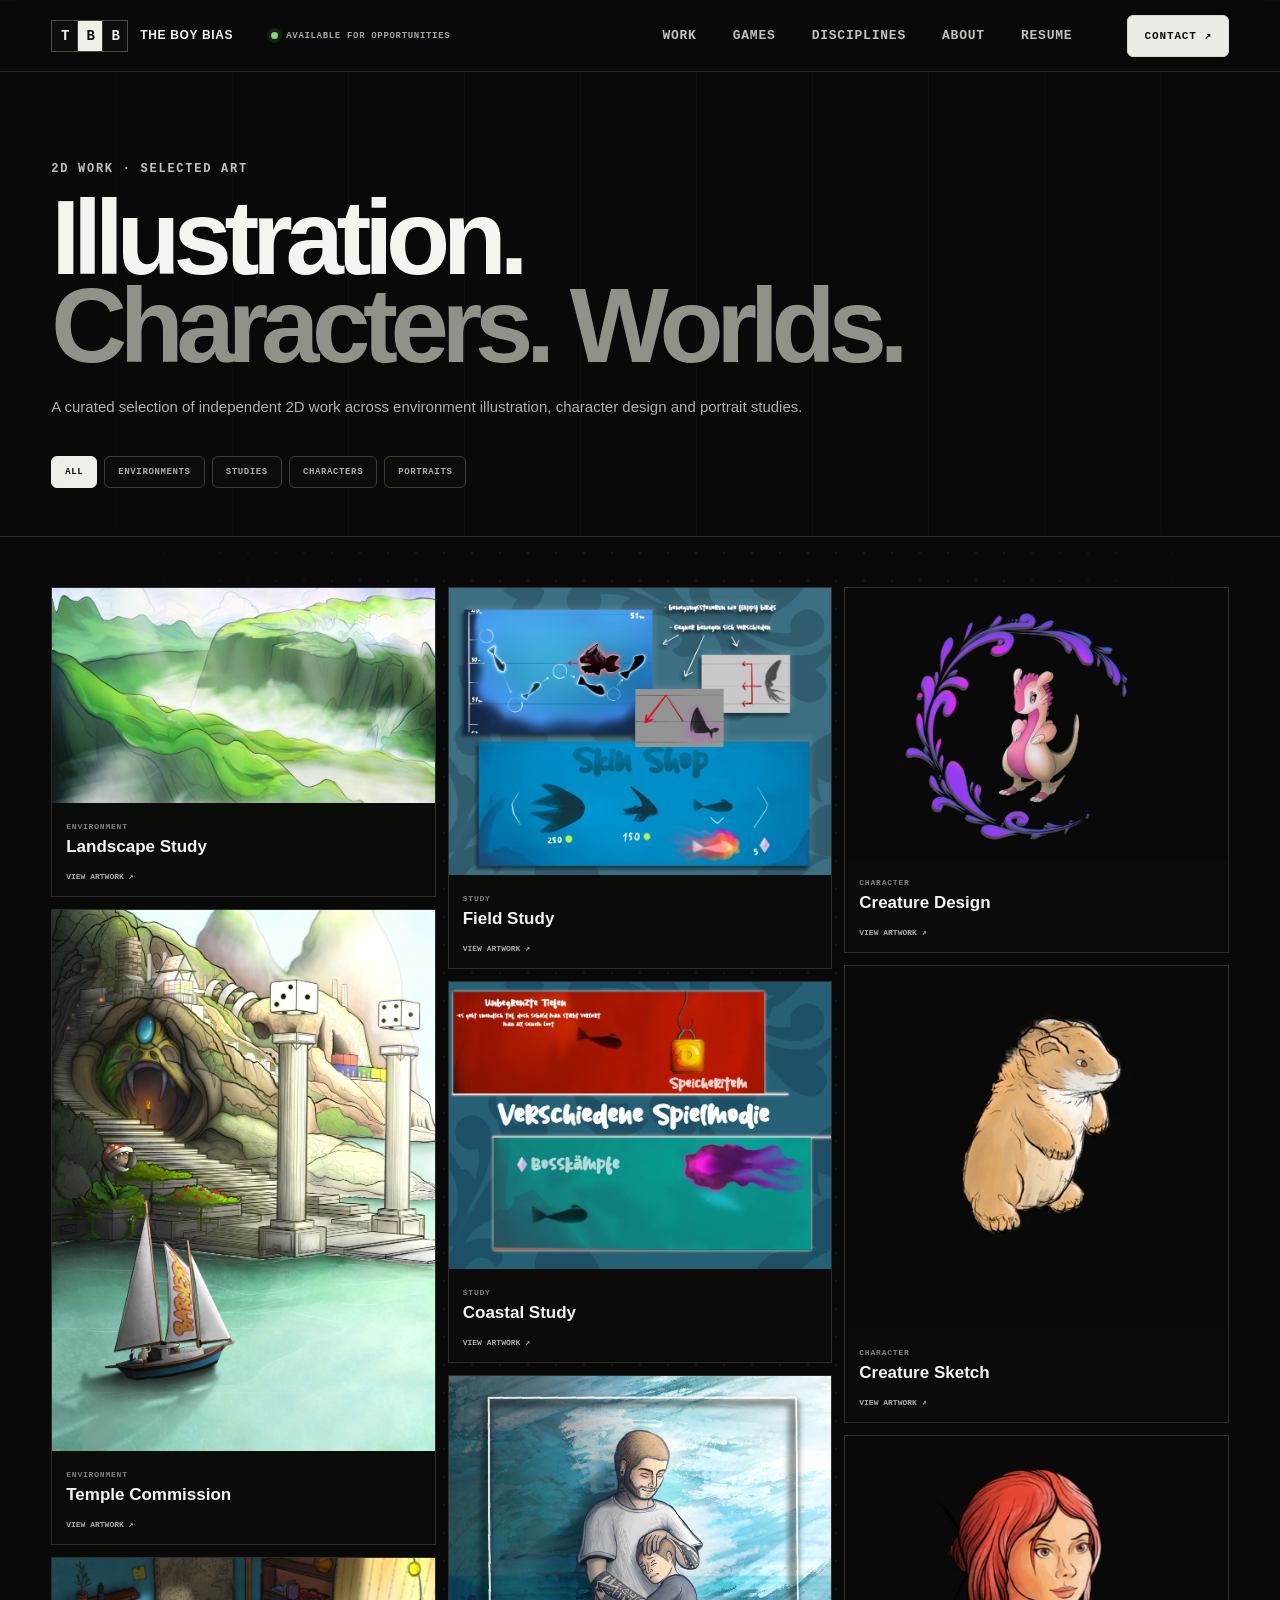
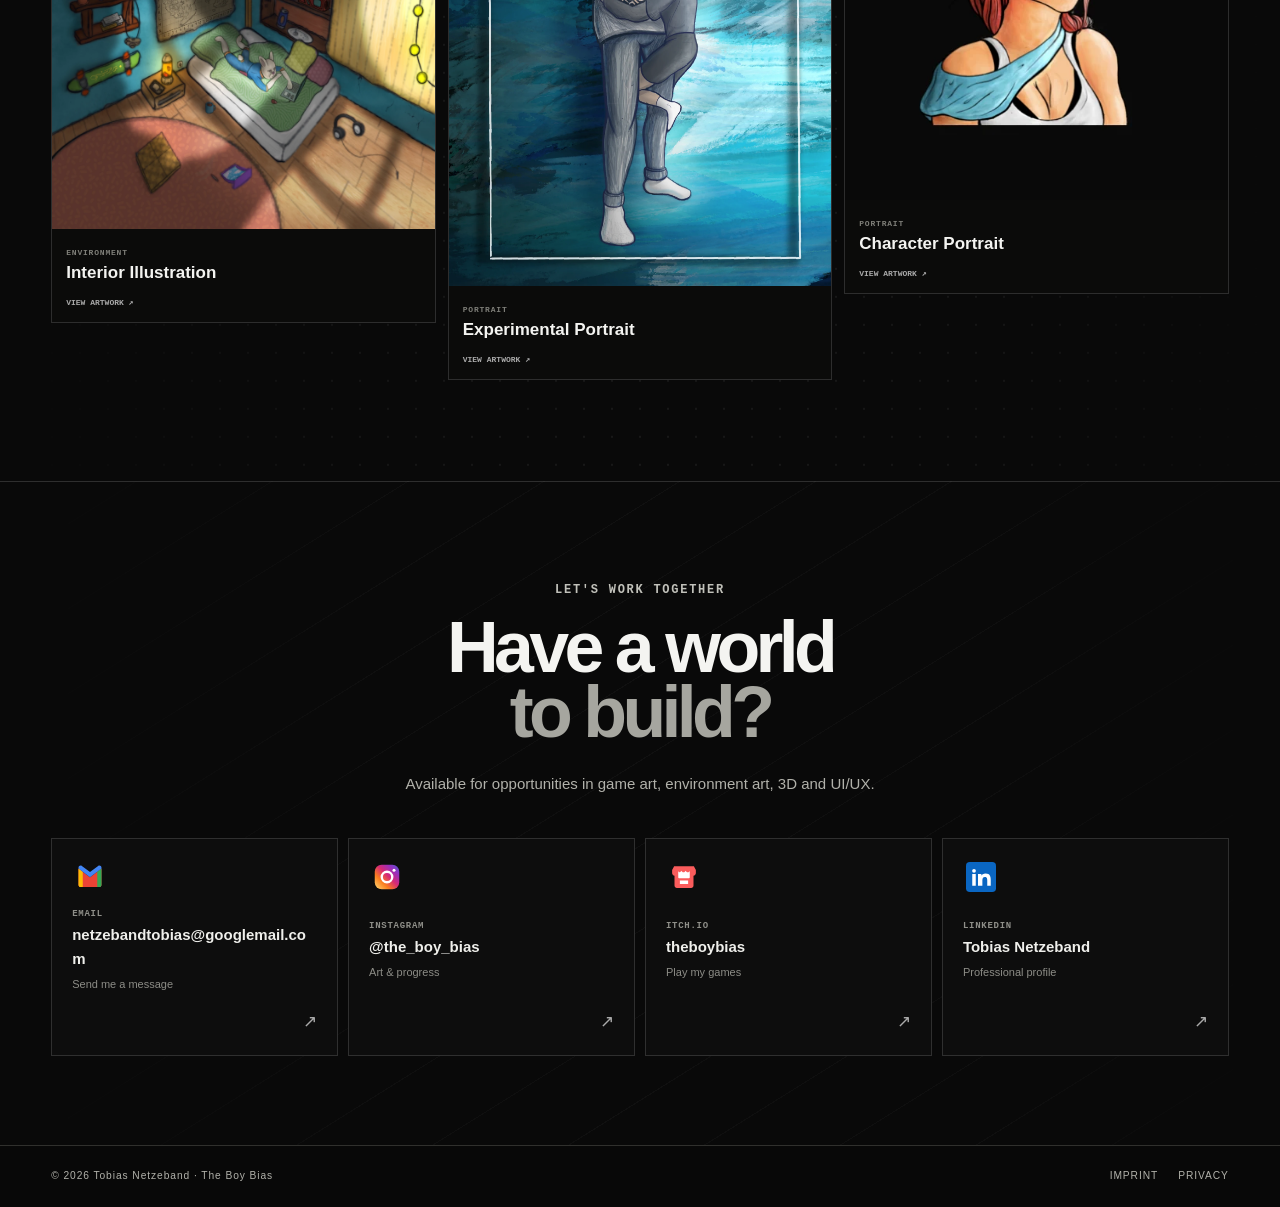
==== 2d-work.html @ b08ab4c8 "Translate option Impressum" ====
<!DOCTYPE html>

<html lang="en"><head><meta charset="utf-8"/><meta content="width=device-width,initial-scale=1" name="viewport"/><title>2D Work | The Boy Bias</title><link href="styles-v814.css" rel="stylesheet"/></head><body id="top"><a class="skip-link" href="#main-content">Skip to content</a><header><a class="brand" href="index.html#top"><span aria-hidden="true" class="tbb-mark"><span>T</span><span>B</span><span>B</span></span><span class="tbb-wordmark"><strong>THE BOY BIAS</strong></span></a><span class="brand-status"><i></i>AVAILABLE FOR OPPORTUNITIES</span><nav aria-label="Primary navigation" id="site-nav"><a href="index.html#work">Work</a><a href="games.html">Games</a><a href="index.html#disciplines">Disciplines</a><a href="index.html#about">About</a><a href="assets/docs/CV_Tobias_Netzeband.pdf">Resume</a></nav><div class="header-actions"><a class="header-contact" href="#contact">Contact ↗</a></div><button aria-controls="site-nav" aria-expanded="false" aria-label="Open navigation" class="mobile-menu-toggle" type="button"><span></span><span></span></button></header>
<main id="main-content">
<section class="section two-d-hero tex-vertical"><p class="kicker">2D WORK · SELECTED ART</p><h1>Illustration.<br/><span>Characters. Worlds.</span></h1><p class="lead">A curated selection of independent 2D work across environment illustration, character design and portrait studies.</p><div aria-label="2D artwork filters" class="two-d-filters" role="group"><button class="active" data-filter="all">ALL</button><button data-filter="environment">ENVIRONMENTS</button><button data-filter="studies">STUDIES</button><button data-filter="character">CHARACTERS</button><button data-filter="portrait">PORTRAITS</button></div></section>
<section class="section two-d-gallery tex-dots"><div class="art-grid"><button class="art-card environment" data-cat="environment" type="button"><figure><img alt="Landscape Study" decoding="async" height="1012" loading="lazy" src="assets/2d/landscape-green.webp" width="1800"/></figure><div><small>ENVIRONMENT</small><b>Landscape Study</b><span>VIEW ARTWORK ↗</span></div></button><button class="art-card environment" data-cat="environment" type="button"><figure><img alt="Temple Commission" decoding="async" height="2546" loading="lazy" src="assets/2d/commission-temple.webp" width="1800"/></figure><div><small>ENVIRONMENT</small><b>Temple Commission</b><span>VIEW ARTWORK ↗</span></div></button><button class="art-card environment" data-cat="environment" type="button"><figure><img alt="Interior Illustration" decoding="async" height="1273" loading="lazy" src="assets/2d/environment-bedroom.webp" width="1800"/></figure><div><small>ENVIRONMENT</small><b>Interior Illustration</b><span>VIEW ARTWORK ↗</span></div></button><button class="art-card studies" data-cat="studies" type="button"><figure><img alt="Field Study" decoding="async" height="1350" loading="lazy" src="assets/2d/environment-field.webp" width="1800"/></figure><div><small>STUDY</small><b>Field Study</b><span>VIEW ARTWORK ↗</span></div></button><button class="art-card studies" data-cat="studies" type="button"><figure><img alt="Coastal Study" decoding="async" height="1350" loading="lazy" src="assets/2d/environment-coast.webp" width="1800"/></figure><div><small>STUDY</small><b>Coastal Study</b><span>VIEW ARTWORK ↗</span></div></button><button class="art-card portrait" data-cat="portrait" type="button"><figure><img alt="Experimental Portrait" decoding="async" height="2000" loading="lazy" src="assets/2d/portrait-experimental.webp" width="1500"/></figure><div><small>PORTRAIT</small><b>Experimental Portrait</b><span>VIEW ARTWORK ↗</span></div></button><button class="art-card character" data-cat="character" type="button"><figure><img alt="Creature Design" decoding="async" height="1273" loading="lazy" src="assets/2d/character-creature.webp" width="1800"/></figure><div><small>CHARACTER</small><b>Creature Design</b><span>VIEW ARTWORK ↗</span></div></button><button class="art-card character" data-cat="character" type="button"><figure><img alt="Creature Sketch" decoding="async" height="467" loading="lazy" src="assets/2d/character-hamster.webp" width="491"/></figure><div><small>CHARACTER</small><b>Creature Sketch</b><span>VIEW ARTWORK ↗</span></div></button><button class="art-card portrait" data-cat="portrait" type="button"><figure><img alt="Character Portrait" decoding="async" height="467" loading="lazy" src="assets/2d/portrait-woman.webp" width="491"/></figure><div><small>PORTRAIT</small><b>Character Portrait</b><span>VIEW ARTWORK ↗</span></div></button></div></section>
<section class="contact section tex-contact" id="contact">
<p class="kicker">LET'S WORK TOGETHER</p>
<h2>Have a world<br/><span>to build?</span></h2>
<p class="muted">Available for opportunities in game art, environment art, 3D and UI/UX.</p>
<div class="contact-links v54">
<a class="contact-item" href="mailto:netzebandtobias@googlemail.com">
<span class="contact-icon"><svg aria-hidden="true" viewbox="0 0 24 24"><path d="M2.8 5.2 12 12.1l9.2-6.9v13.1c0 .9-.8 1.7-1.7 1.7h-15c-.9 0-1.7-.8-1.7-1.7V5.2Z" fill="#EA4335"></path><path d="M2.8 5.2v13.1c0 .9.8 1.7 1.7 1.7h1.7V7.8L2.8 5.2Z" fill="#FBBC04"></path><path d="M17.8 20h1.7c.9 0 1.7-.8 1.7-1.7V5.2l-3.4 2.6V20Z" fill="#34A853"></path><path d="m2.8 5.2 3.4 2.6L12 12.1l5.8-4.3 3.4-2.6V4.5c0-1.4-1.6-2.2-2.7-1.4L12 8 5.5 3.1C4.4 2.3 2.8 3.1 2.8 4.5v.7Z" fill="#4285F4"></path></svg></span>
<span class="contact-copy"><small>Email</small><b>netzebandtobias@googlemail.com</b><span class="contact-desc">Send me a message</span></span>
<em class="contact-arrow">↗</em>
</a>
<a class="contact-item" href="https://www.instagram.com/the_boy_bias/" rel="noopener" target="_blank">
<span class="contact-icon"><svg aria-hidden="true" viewbox="0 0 24 24"><defs><lineargradient id="ig" x1="0" x2="1" y1="1" y2="0"><stop offset="0" stop-color="#FEDA75"></stop><stop offset=".3" stop-color="#FA7E1E"></stop><stop offset=".55" stop-color="#D62976"></stop><stop offset=".78" stop-color="#962FBF"></stop><stop offset="1" stop-color="#4F5BD5"></stop></lineargradient></defs><rect fill="url(#ig)" height="19.6" rx="5.5" width="19.6" x="2.2" y="2.2"></rect><circle cx="12" cy="12" fill="none" r="4.2" stroke="#fff" stroke-width="1.9"></circle><circle cx="17.6" cy="6.6" fill="#fff" r="1.2"></circle></svg></span>
<span class="contact-copy"><small>Instagram</small><b>@the_boy_bias</b><span class="contact-desc">Art &amp; progress</span></span>
<em class="contact-arrow">↗</em>
</a>
<a class="contact-item" href="https://theboybias.itch.io/" rel="noopener" target="_blank">
<span class="contact-icon"><svg aria-hidden="true" viewbox="0 0 24 24"><path d="M4.1 3.3h15.8l1.6 3.1v2.3c0 1.1-.8 2-1.9 2.2v7.9c0 1-.8 1.9-1.9 1.9H6.3c-1 0-1.9-.8-1.9-1.9v-7.9c-1.1-.2-1.9-1.1-1.9-2.2V6.4l1.6-3.1Z" fill="#FA5C5C"></path><path d="M8.2 8.2c.8 0 1.4-.5 1.7-1.2.3.7.9 1.2 1.7 1.2s1.4-.5 1.7-1.2c.3.7.9 1.2 1.7 1.2.7 0 1.3-.4 1.6-1v4.9c0 .5-.4.9-.9.9H8.3c-.5 0-.9-.4-.9-.9V7.2c.2.6.8 1 1.5 1h-.7Zm.5 6.5h6.6v2.8H8.7v-2.8Z" fill="#fff"></path></svg></span>
<span class="contact-copy"><small>itch.io</small><b>theboybias</b><span class="contact-desc">Play my games</span></span>
<em class="contact-arrow">↗</em>
</a>
<a class="contact-item" href="https://de.linkedin.com/in/tobias-netzeband-4996a3289" rel="noopener" target="_blank">
<span class="contact-icon"><svg aria-hidden="true" viewbox="0 0 24 24"><rect fill="#0A66C2" height="24" rx="3" width="24"></rect><circle cx="6.4" cy="7" fill="#fff" r="1.5"></circle><path d="M5 9.5h2.8V19H5V9.5Zm4.6 0h2.7v1.3h.1c.4-.8 1.4-1.7 3.3-1.7 3.5 0 4.1 2.3 4.1 5.3V19H17v-4.1c0-1 0-2.9-1.8-2.9s-2.1 1.4-2.1 2.8V19H9.6V9.5Z" fill="#fff"></path></svg></span>
<span class="contact-copy"><small>LinkedIn</small><b>Tobias Netzeband</b><span class="contact-desc">Professional profile</span></span>
<em class="contact-arrow">↗</em>
</a>
</div>
</section>
</main>
<div aria-hidden="true" class="art-lightbox" id="art-lightbox"><button aria-label="Close" class="art-lightbox-close">×</button><img alt="" decoding="async" loading="lazy"/><div class="art-lightbox-meta"><small></small><b></b></div></div>
<script>
const filterButtons=document.querySelectorAll('.two-d-filters button'), cards=document.querySelectorAll('.art-card');
filterButtons.forEach(b=>b.addEventListener('click',()=>{filterButtons.forEach(x=>x.classList.remove('active'));b.classList.add('active');const f=b.dataset.filter;cards.forEach(c=>c.hidden=f!=='all'&&!c.classList.contains(f));}));
const lb=document.querySelector('#art-lightbox'), lbi=lb.querySelector('img');
cards.forEach(c=>c.addEventListener('click',()=>{lbi.src=c.querySelector('img').src;lb.querySelector('small').textContent=c.querySelector('small').textContent;lb.querySelector('b').textContent=c.querySelector('b').textContent;lb.classList.add('open');lb.setAttribute('aria-hidden','false');}));
function closeLB(){lb.classList.remove('open');lb.setAttribute('aria-hidden','true');lbi.src='';}
lb.querySelector('button').onclick=closeLB;lb.addEventListener('click',e=>{if(e.target===lb)closeLB();});document.addEventListener('keydown',e=>{if(e.key==='Escape')closeLB();});
</script>
<script defer="" src="site.js"></script>
<div class="legal-footer"><span>© 2026 Tobias Netzeband · The Boy Bias</span><div><a href="imprint.html">IMPRINT</a><a href="privacy.html">PRIVACY</a></div></div>
</body></html>
---- styles-v814.css ----
:root{
  --bg:#090909;
  --panel:#111111;
  --panel-2:#151515;
  --text:#f4f4f1;
  --muted:#b1b1aa;
  --subtle:#85857f;
  --line:#30302d;
  --line-strong:#4b4b46;
  --accent:#c8ff79;
  --max:1600px;
}
*{box-sizing:border-box}
html{scroll-behavior:smooth;background:var(--bg)}
body{
  margin:0;
  background:var(--bg);
  color:var(--text);
  font-family:Arial,Helvetica,sans-serif;
  font-size:16px;
  line-height:1.6;
  -webkit-font-smoothing:antialiased;
  text-rendering:optimizeLegibility;
}
a{color:inherit}
img,video{display:block}
header{
  height:82px;
  padding:0 max(28px,5vw);
  position:fixed;
  z-index:50;
  top:0;left:0;right:0;
  display:flex;
  align-items:center;
  border-bottom:1px solid rgba(255,255,255,.12);
  background:rgba(9,9,9,.88);
  backdrop-filter:blur(18px);
}
.brand{
  display:flex;gap:12px;align-items:center;text-decoration:none;
  font-size:12px;font-weight:800;letter-spacing:.14em;
}
.brand b{
  border:1px solid #8d8d86;
  padding:8px;
  font:600 11px monospace;
}
nav{margin:auto;display:flex;gap:34px}
nav a,.status{
  font:600 11px monospace;
  text-transform:uppercase;
  letter-spacing:.11em;
  text-decoration:none;
  color:#c2c2bc;
  transition:.2s ease;
}
nav a:hover,.status:hover{color:#fff}
.status i{
  display:inline-block;width:8px;height:8px;background:var(--accent);
  border-radius:50%;margin-right:8px;box-shadow:0 0 14px rgba(200,255,121,.8)
}
.hero{
  height:100vh;min-height:760px;position:relative;
  display:flex;align-items:flex-end;
  padding:0 max(28px,7vw) 9vh;
  overflow:hidden;
}
.hero-media,.hero-shade{position:absolute;inset:0}
.hero-media img{width:100%;height:100%;object-fit:cover;filter:saturate(.92) contrast(1.05)}
.hero-shade{
  background:
    linear-gradient(90deg,rgba(5,5,5,.96) 0%,rgba(5,5,5,.80) 35%,rgba(5,5,5,.20) 75%),
    linear-gradient(0deg,rgba(8,8,8,.88) 0%,rgba(8,8,8,.10) 58%);
}
.hero-copy{z-index:2;max-width:1100px}
.kicker{
  font:700 12px monospace;
  letter-spacing:.18em;
  color:#c1c1ba;
  text-transform:uppercase;
  margin-bottom:18px;
}
.hero h1,.project-title h1{
  font-size:clamp(54px,7.2vw,112px);
  line-height:.86;
  letter-spacing:-.07em;
  margin:18px 0 24px;
  font-weight:800;
}
.hero h1 span,h2 span,.project-title h1 span{color:#a6a69f}
.lead{
  max-width:680px;
  color:#d0d0ca;
  font-size:17px;
  line-height:1.75;
}
.actions{display:flex;gap:10px;margin-top:34px;flex-wrap:wrap}
.btn{
  display:inline-block;
  border:1px solid var(--line-strong);
  padding:15px 19px;
  text-decoration:none;
  text-transform:uppercase;
  font:700 11px monospace;
  letter-spacing:.11em;
  transition:.2s ease;
}
.btn:hover{border-color:#777;transform:translateY(-2px)}
.btn.light{background:#f2f2ee;color:#0c0c0c;border-color:#f2f2ee}
.btn.light:hover{background:#fff;border-color:#fff}
.hero-project{
  z-index:3;position:absolute;right:max(28px,5vw);bottom:5vh;
  width:min(360px,30vw);
  border-top:1px solid rgba(255,255,255,.42);
  padding-top:14px;text-decoration:none;display:grid;gap:6px
}
.hero-project small{font:700 10px monospace;color:#c3c3bd;letter-spacing:.07em}
.hero-project strong{font-size:18px}
.hero-project span{font:600 10px monospace;color:#b3b3ac}
.ticker{overflow:hidden;border-block:1px solid var(--line);white-space:nowrap;background:#0d0d0d}
.ticker div{
  padding:17px 0;
  font:700 11px monospace;
  color:#9d9d96;
  letter-spacing:.16em;
  animation:move 25s linear infinite
}
@keyframes move{to{transform:translateX(-35%)}}

.section{
  width:min(100%,var(--max));
  margin:0 auto;
  padding:clamp(92px,9vw,150px) max(28px,8vw);
}
.dark{
  background:var(--panel);
  width:100%;
  max-width:none;
  padding-left:max(28px,8vw);
  padding-right:max(28px,8vw);
}
.dark>*{max-width:calc(var(--max) - 16vw);margin-left:auto;margin-right:auto}

.head{
  display:flex;justify-content:space-between;gap:60px;align-items:end;
  margin-bottom:64px
}
.head h2,.feature h2,.contact h2,.next h2{
  font-size:clamp(48px,5.6vw,82px);
  letter-spacing:-.065em;
  line-height:.9;
  margin:0;
  font-weight:800;
}
.head>p{
  max-width:470px;
  color:var(--muted);
  font-size:15px;
  line-height:1.8;
}
.filters{
  display:flex;gap:8px;flex-wrap:wrap;
  margin-bottom:28px
}
.filters button,.switch button{
  border:1px solid #3d3d39;
  background:#101010;
  color:#b1b1aa;
  padding:12px 15px;
  font:700 11px monospace;
  text-transform:uppercase;
  letter-spacing:.07em;
  cursor:pointer;
  transition:.2s ease;
}
.filters button:hover,.switch button:hover{border-color:#777;color:#fff}
.filters button.active,.switch button.active{
  background:#f0f0ec;color:#111;border-color:#f0f0ec
}
.grid{
  display:grid;
  grid-template-columns:repeat(2,1fr);
  gap:18px
}
.card{
  border:1px solid var(--line);
  text-decoration:none;
  background:var(--panel);
  transition:.28s ease;
  overflow:hidden
}
.card:hover{transform:translateY(-5px);border-color:#666}
.card figure{
  height:440px;margin:0;position:relative;
  overflow:hidden;background:#181818
}
.card.wide{grid-column:span 2}
.card.wide figure{height:620px}
.card img,.card video{
  width:100%;height:100%;object-fit:cover;
  transition:.6s ease
}
.card:hover img{transform:scale(1.015)}
.card label{
  position:absolute;left:16px;top:16px;
  background:rgba(5,5,5,.90);
  padding:9px 11px;
  font:700 10px monospace;
  letter-spacing:.1em;
  color:#e4e4df;
  border:1px solid rgba(255,255,255,.08)
}
.card>div{display:flex;justify-content:space-between;align-items:center;padding:20px}
.card b{display:block;font-size:21px;letter-spacing:-.02em}
.card small{
  display:block;color:#a0a099;
  font:700 10px monospace;
  text-transform:uppercase;
  margin-top:7px
}
.card em{font-style:normal;color:#aaa;font-size:18px}

.discipline{
  display:grid;grid-template-columns:1fr 1fr;
  border-left:1px solid var(--line);border-top:1px solid var(--line);
  margin-top:58px
}
.discipline a{
  min-height:330px;
  border-right:1px solid var(--line);
  border-bottom:1px solid var(--line);
  padding:28px;text-decoration:none;position:relative;
  transition:.25s ease
}
.discipline a:hover{background:#171717}
.discipline i{font:700 10px monospace;color:#979790}
.discipline b{
  display:block;
  font-size:clamp(42px,4vw,62px);
  line-height:1;
  letter-spacing:-.055em;
  margin-top:86px
}
.discipline p{
  color:#aaa;
  font-size:14px;
  max-width:480px;
  line-height:1.7
}
.discipline em{position:absolute;right:28px;bottom:28px;font-style:normal;color:#aaa;font-size:20px}

.feature{
  display:grid;grid-template-columns:.72fr 1.28fr;
  gap:7vw;align-items:center
}
.feature>div>p:not(.kicker){
  color:var(--muted);
  line-height:1.8;
  font-size:15px
}
.tags{display:flex;flex-wrap:wrap;gap:7px;margin:28px 0}
.tags i{
  font:700 10px monospace;
  font-style:normal;
  color:#b2b2ac;
  border:1px solid #3a3a37;
  padding:8px 10px
}
.feature-img{
  aspect-ratio:16/10;
  position:relative;
  overflow:hidden;border:1px solid var(--line-strong)
}
.feature-img img{width:100%;height:100%;object-fit:cover}
.feature-img span{
  position:absolute;right:16px;bottom:16px;
  background:rgba(5,5,5,.9);
  padding:10px 12px;
  font:700 10px monospace;
  letter-spacing:.06em
}
.about{
  display:grid;grid-template-columns:1fr 1fr;gap:10vw
}
.about .big,.project-meta .big{
  font-size:clamp(28px,3vw,46px);
  line-height:1.17;
  letter-spacing:-.045em;
  margin:0
}
.about>div>p{
  color:var(--muted);
  font-size:15px;
  line-height:1.85
}
.textlink{font:700 11px monospace;text-transform:uppercase;color:#e8e8e3}
.contact{text-align:center}
.contact .muted,.next>p{color:var(--muted);font-size:15px}
.contact h2{margin:18px 0 28px}

footer{
  border-top:1px solid var(--line);
  padding:22px max(28px,5vw);
  display:flex;justify-content:space-between;
  color:#8d8d86;font:700 10px monospace;
  letter-spacing:.05em
}

/* Project page */
.project-hero{height:94vh;min-height:720px;position:relative}
.project-hero>img{width:100%;height:100%;object-fit:cover}
.project-overlay{
  position:absolute;inset:0;
  background:linear-gradient(0deg,rgba(7,7,7,.94),rgba(7,7,7,.08) 68%)
}
.project-title{position:absolute;left:max(28px,7vw);bottom:7vh;max-width:1100px}
.project-title p:last-child{color:#d2d2cc;font-size:16px}
.project-meta{
  display:grid;grid-template-columns:1.15fr .85fr;gap:10vw
}
.meta-list p{
  display:grid;grid-template-columns:145px 1fr;
  border-top:1px solid var(--line);
  padding:16px 0;margin:0;
  font-size:14px;color:#d4d4ce
}
.meta-list span{font:700 10px monospace;color:#979790;letter-spacing:.06em}
.video-section video{
  width:100%;max-height:82vh;background:#000;
  border:1px solid var(--line)
}
.daynight{position:relative}
.daynight img{
  width:100%;display:block;
  aspect-ratio:16/9;object-fit:cover;
  border:1px solid var(--line);
  transition:opacity .2s ease
}
.switch{
  position:absolute;z-index:2;top:18px;left:18px;
  background:rgba(5,5,5,.90);padding:6px
}
.turnaround{
  display:grid;grid-template-columns:1.45fr .55fr;
  gap:5vw;align-items:center;margin-top:90px
}
.turnaround video{
  width:100%;background:#080808;border:1px solid var(--line)
}
.turnaround h3{
  font-size:clamp(34px,3.6vw,54px);
  line-height:1;
  letter-spacing:-.05em;
  margin:12px 0 20px
}
.turnaround p:last-child{color:var(--muted);font-size:14px}
.asset-grid{
  display:grid;grid-template-columns:repeat(3,1fr);gap:18px
}
.asset-grid article{
  border:1px solid var(--line);
  background:var(--panel);
  transition:.25s ease
}
.asset-grid article:hover{border-color:#62625d;transform:translateY(-3px)}
.asset-grid video{
  width:100%;aspect-ratio:1/1;object-fit:cover;background:#050505
}
.asset-grid h3{
  margin:16px 16px 4px;
  font-size:22px;
  letter-spacing:-.02em
}
.asset-grid p{
  margin:0 16px 16px;
  font:700 10px monospace;color:#9c9c95;text-transform:uppercase
}
.gallery{
  display:grid;grid-template-columns:1fr 1fr;gap:14px
}
.gallery img{
  width:100%;height:100%;min-height:360px;object-fit:cover;
  border:1px solid var(--line)
}
.gallery img:first-child{grid-column:span 2}
.next{text-align:center}
.next p{
  max-width:680px;margin:22px auto 36px;
  line-height:1.85
}

@media(max-width:1000px){
  nav,.status{display:none}
  .hero{padding:0 26px 8vh}
  .hero-project{display:none}
  .section{padding:90px 26px}
  .dark{padding-left:26px;padding-right:26px}
  .dark>*{max-width:none}
  .head,.feature,.about,.project-meta,.turnaround{display:block}
  .head>p{margin-top:28px}
  .grid,.discipline,.asset-grid,.gallery{grid-template-columns:1fr}
  .card.wide,.gallery img:first-child{grid-column:span 1}
  .card figure,.card.wide figure{height:390px}
  .feature-img{display:block;margin-top:48px}
  .about>div{margin-top:34px}
  .project-title{left:26px;right:26px}
  .turnaround>div{margin-top:30px}
  .asset-grid article{margin-bottom:8px}
}
@media(max-width:620px){
  header{height:72px;padding:0 18px}
  .brand{font-size:11px}
  .hero{min-height:690px;padding-left:18px;padding-right:18px}
  .hero h1,.project-title h1{font-size:clamp(48px,15vw,72px)}
  .lead{font-size:15px}
  .section{padding:76px 18px}
  .dark{padding-left:18px;padding-right:18px}
  .head h2,.feature h2,.contact h2,.next h2{font-size:clamp(44px,13vw,64px)}
  .card figure,.card.wide figure{height:320px}
  .discipline a{min-height:285px;padding:22px}
  .discipline b{margin-top:68px}
  .project-title{left:18px;right:18px}
  .project-hero{min-height:650px}
  .meta-list p{grid-template-columns:110px 1fr}
  footer{flex-direction:column;gap:8px;padding:20px 18px}
}


/* V2.3 header and contact refinement */
header{
  height:72px;
  padding:0 max(24px,4vw);
  gap:34px;
}
.brand{
  flex:0 0 auto;
  font-size:12px;
}
.brand b{
  padding:7px;
  font-size:10px;
}
nav{
  margin-left:auto;
  margin-right:0;
  gap:10px;
  align-items:center;
}
nav a{
  font-size:13px;
  letter-spacing:.06em;
  padding:12px 13px;
  border-radius:2px;
}
nav a:hover{
  background:#161616;
}
.header-actions{
  display:flex;
  align-items:center;
  gap:10px;
  margin-left:8px;
}
.status{
  font-size:11px;
  padding:10px 0;
  white-space:nowrap;
}
.header-contact{
  display:inline-flex;
  align-items:center;
  justify-content:center;
  min-height:42px;
  padding:0 16px;
  border:1px solid #d9d9d4;
  background:#ededE8;
  color:#0d0d0d;
  text-decoration:none;
  text-transform:uppercase;
  font:700 11px monospace;
  letter-spacing:.08em;
  transition:.2s ease;
}
.header-contact:hover{
  background:#fff;
  border-color:#fff;
  transform:translateY(-1px);
}
.project-contact{
  text-align:center;
  border-top:1px solid var(--line);
}
.project-contact h2{
  font-size:clamp(40px,4.8vw,72px);
  line-height:.95;
  letter-spacing:-.05em;
  margin:14px 0 18px;
}
.project-contact>p:not(.kicker){
  max-width:620px;
  margin:0 auto;
  color:var(--muted);
  font-size:15px;
}
.project-contact .actions{
  justify-content:center;
}

@media(max-width:1100px){
  header{
    height:68px;
    gap:18px;
  }
  nav{
    gap:2px;
  }
  nav a{
    font-size:12px;
    padding:10px 9px;
  }
  .status{
    display:none;
  }
}
@media(max-width:820px){
  header{
    justify-content:space-between;
  }
  nav{
    display:none;
  }
  .header-actions{
    margin-left:auto;
  }
  .header-contact{
    min-height:40px;
    padding:0 13px;
    font-size:10px;
  }
}


/* V3.1 case study layout polish */
body{
  overflow-x:hidden;
}
main, section, div, figure, article{
  min-width:0;
}
img, video{
  max-width:100%;
}
.v3-case .section{
  overflow:hidden;
}

/* Homepage hero image composition */
.hero-media img{
  object-position:center center;
}
.hero-shade{
  background:
    linear-gradient(90deg,rgba(5,5,5,.93) 0%,rgba(5,5,5,.72) 36%,rgba(5,5,5,.16) 72%),
    linear-gradient(0deg,rgba(7,7,7,.88) 0%,rgba(7,7,7,.06) 62%);
}

/* Project hero */
.v3-hero{
  height:min(900px,92vh);
  min-height:680px;
  overflow:hidden;
}
.v3-hero>img{
  object-position:center center;
  filter:saturate(.92) contrast(1.07);
}
.v3-hero .project-overlay{
  background:
    linear-gradient(90deg,rgba(4,4,4,.84) 0%,rgba(4,4,4,.47) 42%,rgba(4,4,4,.08) 74%),
    linear-gradient(0deg,rgba(5,5,5,.96) 0%,rgba(5,5,5,.60) 35%,rgba(5,5,5,.06) 72%);
}
.v3-hero .project-title{
  max-width:920px;
}
.v3-hero .project-title h1{
  text-shadow:0 2px 18px rgba(0,0,0,.45);
}
.v3-hero .project-title>p:not(.kicker){
  max-width:650px;
  color:#ecece7;
  font-size:17px;
  line-height:1.65;
}
.hero-facts{
  display:flex;
  flex-wrap:wrap;
  gap:8px;
  margin-top:24px;
}
.hero-facts span{
  padding:8px 10px;
  border:1px solid rgba(255,255,255,.32);
  background:rgba(5,5,5,.42);
  backdrop-filter:blur(8px);
  font:700 10px monospace;
  letter-spacing:.08em;
}

/* Intro and contribution */
.case-intro{
  display:grid;
  grid-template-columns:minmax(0,1.2fr) minmax(340px,.8fr);
  gap:clamp(48px,8vw,120px);
  align-items:start;
}
.case-statement h2{
  margin:0 0 28px;
  font-size:clamp(46px,5.4vw,78px);
  line-height:.94;
  letter-spacing:-.06em;
}
.case-statement>p:last-child{
  max-width:720px;
  color:var(--muted);
  font-size:16px;
  line-height:1.85;
}
.contribution{
  width:100%;
}

/* Day and night comparison */
.split-showcase{
  display:grid;
  grid-template-columns:repeat(2,minmax(0,1fr));
  gap:16px;
  width:100%;
}
.split-showcase figure{
  margin:0;
  position:relative;
  overflow:hidden;
  border:1px solid var(--line);
  background:#080808;
}
.split-showcase img{
  width:100%;
  height:auto;
  aspect-ratio:16/10;
  object-fit:cover;
}
.split-showcase figcaption{
  position:absolute;
  left:14px;
  bottom:14px;
  padding:8px 10px;
  background:rgba(5,5,5,.84);
  border:1px solid rgba(255,255,255,.12);
  font:700 10px monospace;
  letter-spacing:.09em;
  color:#ededE8;
}

/* Environment overview */
.environment-feature{
  width:100%;
  max-width:1400px;
  margin:0 auto;
  position:relative;
  overflow:hidden;
  border:1px solid var(--line);
  background:#080808;
}
.environment-feature>img{
  width:100%;
  height:auto;
  aspect-ratio:16/9;
  object-fit:cover;
}
.environment-notes{
  position:absolute;
  inset:0;
  pointer-events:none;
}
.environment-notes .note{
  position:absolute;
  padding:7px 9px;
  background:rgba(7,7,7,.82);
  border:1px solid rgba(255,255,255,.22);
  color:#f1f1ec;
  font:700 9px monospace;
  letter-spacing:.07em;
  white-space:nowrap;
}
.environment-notes .n1{left:17%;top:45%}
.environment-notes .n2{left:56%;top:34%}
.environment-notes .n3{right:7%;top:23%}
.environment-notes .n4{left:37%;bottom:13%}

/* Sketches */
.sketch-grid{
  display:grid;
  grid-template-columns:1.35fr .825fr .825fr;
  gap:14px;
  width:100%;
  align-items:stretch;
}
.sketch-grid figure{
  margin:0;
  min-width:0;
  overflow:hidden;
  border:1px solid var(--line);
  background:#0b0b0b;
}
.sketch-grid img{
  width:100%;
  height:100%;
  min-height:330px;
  max-height:600px;
  object-fit:contain;
  padding:18px;
}

/* Paranormal comparison */
.paranormal-grid{
  display:grid;
  grid-template-columns:repeat(2,minmax(0,1fr));
  gap:16px;
  width:100%;
}
.paranormal-grid article{
  overflow:hidden;
  border:1px solid var(--line);
  background:#0c0c0c;
}
.paranormal-grid video{
  width:100%;
  aspect-ratio:16/9;
  object-fit:cover;
  background:#030303;
}
.paranormal-grid article>div{
  display:flex;
  justify-content:space-between;
  align-items:center;
  gap:20px;
  padding:15px 17px;
}
.paranormal-grid b{
  font:700 11px monospace;
  letter-spacing:.08em;
}
.paranormal-grid span{
  color:var(--muted);
  font-size:13px;
}
.horror-shot{
  display:grid;
  grid-template-columns:minmax(0,1.35fr) minmax(260px,.65fr);
  align-items:center;
  gap:clamp(32px,6vw,90px);
  margin-top:clamp(60px,8vw,110px);
}
.horror-shot img{
  width:100%;
  height:auto;
  max-height:700px;
  object-fit:cover;
  border:1px solid var(--line);
}
.horror-shot h3,
.character-feature h3,
.note-feature h3{
  margin:12px 0 18px;
  font-size:clamp(34px,3.5vw,55px);
  line-height:1;
  letter-spacing:-.05em;
}

/* Character and note feature */
.character-feature,
.note-feature{
  display:grid;
  grid-template-columns:minmax(280px,.72fr) minmax(0,1.28fr);
  align-items:center;
  gap:clamp(36px,7vw,110px);
  margin-top:clamp(70px,9vw,130px);
}
.character-feature img{
  width:100%;
  max-height:680px;
  object-fit:contain;
  background:#0a0a0a;
  border:1px solid var(--line);
}
.character-feature>div>p:last-child,
.note-feature>div>p:last-child{
  color:var(--muted);
  font-size:15px;
  line-height:1.8;
}
.note-feature{
  grid-template-columns:minmax(0,1.25fr) minmax(280px,.75fr);
}
.note-feature img{
  width:100%;
  height:auto;
  max-height:720px;
  object-fit:contain;
  border:1px solid var(--line);
  background:#101010;
}

/* Final gallery */
.v3-gallery{
  display:grid;
  grid-template-columns:repeat(2,minmax(0,1fr));
  gap:14px;
  width:100%;
}
.v3-gallery img{
  width:100%;
  height:420px;
  object-fit:cover;
  border:1px solid var(--line);
}
.v3-gallery .g-wide{
  grid-column:1 / -1;
  height:auto;
  aspect-ratio:16/8;
}

/* Keep all full-width dark section content centered safely */
.v3-case .dark>*{
  width:100%;
  box-sizing:border-box;
}

@media(max-width:1050px){
  .case-intro{
    grid-template-columns:1fr;
  }
  .sketch-grid{
    grid-template-columns:1fr 1fr;
  }
  .sketch-grid figure:first-child{
    grid-column:1 / -1;
  }
  .horror-shot,
  .character-feature,
  .note-feature{
    grid-template-columns:1fr;
  }
  .character-feature img{
    max-height:560px;
  }
  .note-feature img{
    order:-1;
  }
}
@media(max-width:760px){
  .v3-hero{
    min-height:620px;
    height:82vh;
  }
  .v3-hero>img{
    object-position:58% center;
  }
  .split-showcase,
  .paranormal-grid,
  .sketch-grid,
  .v3-gallery{
    grid-template-columns:1fr;
  }
  .sketch-grid figure:first-child,
  .v3-gallery .g-wide{
    grid-column:auto;
  }
  .split-showcase img{
    aspect-ratio:16/11;
  }
  .environment-feature>img{
    aspect-ratio:4/3;
  }
  .environment-notes .note{
    font-size:8px;
    padding:5px 6px;
  }
  .sketch-grid img{
    min-height:240px;
    max-height:480px;
  }
  .v3-gallery img,
  .v3-gallery .g-wide{
    height:auto;
    aspect-ratio:4/3;
  }
}
@media(max-width:520px){
  .environment-notes{
    display:none;
  }
  .v3-hero .project-title>p:not(.kicker){
    font-size:15px;
  }
}


/* V3.2 image interaction and hero composition */
.zoomable{
  cursor:zoom-in;
}
.lightbox{
  position:fixed;
  inset:0;
  z-index:1000;
  display:none;
  align-items:center;
  justify-content:center;
  padding:32px;
  background:rgba(0,0,0,.94);
  backdrop-filter:blur(10px);
}
.lightbox.open{
  display:flex;
}
.lightbox img{
  max-width:min(94vw,1800px);
  max-height:90vh;
  width:auto;
  height:auto;
  object-fit:contain;
  box-shadow:0 20px 70px rgba(0,0,0,.55);
}
.lightbox-close{
  position:absolute;
  top:20px;
  right:24px;
  width:46px;
  height:46px;
  border:1px solid rgba(255,255,255,.28);
  background:rgba(10,10,10,.75);
  color:#fff;
  font-size:28px;
  line-height:1;
  cursor:pointer;
}

/* Homepage hero: preserve full composition and extend the left fade further right */
.hero-media img{
  object-position:center 52%;
}
.hero-shade{
  background:
    linear-gradient(90deg,
      rgba(5,5,5,.98) 0%,
      rgba(5,5,5,.93) 22%,
      rgba(5,5,5,.80) 40%,
      rgba(5,5,5,.58) 56%,
      rgba(5,5,5,.22) 72%,
      rgba(5,5,5,.05) 100%),
    linear-gradient(0deg,rgba(7,7,7,.88) 0%,rgba(7,7,7,.05) 66%);
}

/* Bedtime hero: show less ceiling and more of the room */
.v3-hero>img{
  object-position:center 68%;
}
.v3-hero .project-overlay{
  background:
    linear-gradient(90deg,rgba(4,4,4,.90) 0%,rgba(4,4,4,.60) 38%,rgba(4,4,4,.14) 73%),
    linear-gradient(0deg,rgba(5,5,5,.96) 0%,rgba(5,5,5,.62) 33%,rgba(5,5,5,.08) 68%);
}

/* Sketches reduced to two clean panels */
.two-sketches{
  grid-template-columns:repeat(2,minmax(0,1fr));
}
.two-sketches figure:first-child{
  grid-column:auto;
}
.two-sketches img{
  min-height:390px;
  max-height:620px;
}

/* UI note gets more visual priority */
.note-feature{
  grid-template-columns:minmax(0,1.45fr) minmax(280px,.55fr);
}
.ui-note-image{
  max-height:none !important;
  width:100%;
  object-fit:contain;
}

@media(max-width:1050px){
  .note-feature{
    grid-template-columns:1fr;
  }
  .two-sketches{
    grid-template-columns:1fr;
  }
}
@media(max-width:760px){
  .v3-hero>img{
    object-position:58% 72%;
  }
  .hero-media img{
    object-position:58% center;
  }
  .lightbox{
    padding:16px;
  }
  .lightbox-close{
    top:12px;
    right:12px;
  }
}


/* V3.3 targeted fixes */

/* Restore interactive Day and Night showcase */
.daynight-v3{
  position:relative;
  width:100%;
  overflow:hidden;
  border:1px solid var(--line);
  background:#080808;
}
.daynight-v3>img{
  width:100%;
  height:auto;
  aspect-ratio:16/9;
  object-fit:cover;
  transition:opacity .22s ease;
}
.daynight-controls{
  position:absolute;
  z-index:3;
  left:18px;
  top:18px;
  display:flex;
  gap:6px;
  padding:6px;
  background:rgba(5,5,5,.86);
  backdrop-filter:blur(8px);
}
.daynight-controls button{
  min-height:40px;
  padding:0 14px;
  border:1px solid #484844;
  background:#111;
  color:#bcbcb5;
  font:700 10px monospace;
  letter-spacing:.08em;
  text-transform:uppercase;
  cursor:pointer;
}
.daynight-controls button.active{
  background:#f1f1ed;
  color:#111;
  border-color:#f1f1ed;
}
.daynight-caption{
  position:absolute;
  z-index:2;
  left:18px;
  bottom:18px;
  display:flex;
  align-items:baseline;
  gap:14px;
  padding:10px 12px;
  background:rgba(5,5,5,.78);
  border:1px solid rgba(255,255,255,.10);
}
.daynight-caption b{
  font:700 11px monospace;
  letter-spacing:.08em;
}
.daynight-caption span{
  color:#c0c0ba;
  font-size:12px;
}

/* Bedtime hero framing: focus visibly lower into the room */
.v3-hero>img{
  object-position:center 82% !important;
}
.v3-hero .project-overlay{
  background:
    linear-gradient(90deg,rgba(4,4,4,.90) 0%,rgba(4,4,4,.58) 38%,rgba(4,4,4,.12) 74%),
    linear-gradient(0deg,rgba(5,5,5,.95) 0%,rgba(5,5,5,.50) 30%,rgba(5,5,5,.03) 66%) !important;
}

/* Lightbox close button always stays clickable and visible */
.lightbox{
  pointer-events:none;
}
.lightbox.open{
  pointer-events:auto;
}
.lightbox-close{
  z-index:1002;
  pointer-events:auto;
}
.lightbox img{
  pointer-events:auto;
}

@media(max-width:760px){
  .v3-hero>img{
    object-position:58% 86% !important;
  }
  .daynight-caption{
    right:18px;
    flex-wrap:wrap;
    gap:4px 10px;
  }
}


/* V4 Games system */
.games-hero{
  min-height:72vh;position:relative;display:flex;align-items:flex-end;overflow:hidden;
  border-bottom:1px solid var(--line);background:#080808
}
.games-hero>img{position:absolute;inset:0;width:100%;height:100%;object-fit:cover}
.games-hero:after{content:"";position:absolute;inset:0;background:linear-gradient(90deg,rgba(5,5,5,.94),rgba(5,5,5,.55) 46%,rgba(5,5,5,.12)),linear-gradient(0deg,rgba(5,5,5,.96),transparent 65%)}
.games-hero-copy{position:relative;z-index:2;width:min(1200px,calc(100% - 64px));margin:0 auto;padding:110px 0 70px}
.games-hero h1{font-size:clamp(58px,9vw,128px);line-height:.82;letter-spacing:-.075em;margin:12px 0 28px}
.games-hero h1 span,.game-copy h2 span{color:var(--accent)}
.games-hero p:not(.kicker){max-width:670px;font-size:17px;line-height:1.7;color:#ddd}
.game-facts{display:flex;flex-wrap:wrap;gap:8px;margin-top:25px}
.game-facts i{font:700 10px monospace;font-style:normal;letter-spacing:.08em;border:1px solid rgba(255,255,255,.25);padding:8px 10px;background:rgba(5,5,5,.55)}
.game-copy{display:grid;grid-template-columns:minmax(0,1.1fr) minmax(300px,.9fr);gap:clamp(40px,8vw,110px);align-items:start}
.game-copy h2{font-size:clamp(42px,5.5vw,76px);line-height:.94;letter-spacing:-.055em;margin:10px 0 0}
.game-copy .prose{color:var(--muted);font-size:16px;line-height:1.85}
.game-copy .prose strong{color:#eee}
.game-gallery{display:grid;grid-template-columns:repeat(2,minmax(0,1fr));gap:14px}
.game-gallery img{width:100%;height:430px;object-fit:cover;border:1px solid var(--line);cursor:zoom-in}
.game-gallery .wide{grid-column:1/-1;height:auto;aspect-ratio:16/8}
.game-feature{display:grid;grid-template-columns:minmax(0,1.35fr) minmax(280px,.65fr);gap:clamp(35px,7vw,100px);align-items:center}
.game-feature.reverse{grid-template-columns:minmax(280px,.65fr) minmax(0,1.35fr)}
.game-feature img,.game-feature video{width:100%;max-height:720px;object-fit:contain;background:#080808;border:1px solid var(--line)}
.game-feature h3{font-size:clamp(34px,4vw,58px);line-height:1;letter-spacing:-.05em;margin:10px 0 18px}
.game-feature p{color:var(--muted);line-height:1.8}
.process-pair{display:grid;grid-template-columns:repeat(2,minmax(0,1fr));gap:14px}
.process-pair img{width:100%;height:430px;object-fit:cover;border:1px solid var(--line)}
.pixel-strip{display:grid;grid-template-columns:repeat(5,1fr);gap:12px}
.pixel-strip figure{margin:0;border:1px solid var(--line);background:#101010;padding:14px;display:flex;align-items:center;justify-content:center;min-height:190px}
.pixel-strip img{max-width:100%;max-height:170px;image-rendering:pixelated}
.hub-map{display:grid;grid-template-columns:repeat(4,1fr);gap:10px;margin-top:25px}
.hub-map div{border:1px solid var(--line);padding:18px;background:#0d0d0d}
.hub-map b{display:block;font-size:14px;margin-bottom:5px}.hub-map span{font:10px monospace;color:var(--muted)}
.ui-state-row{display:grid;grid-template-columns:repeat(3,1fr);gap:12px}
.ui-state-row figure{margin:0;padding:24px;border:1px solid var(--line);background:#0b0b0b;text-align:center}
.ui-state-row img{height:150px;width:100%;object-fit:contain}
.ui-state-row figcaption{font:700 10px monospace;letter-spacing:.08em;margin-top:12px;color:var(--muted)}
.game-cta{display:flex;justify-content:space-between;align-items:center;gap:30px;border-top:1px solid var(--line);padding-top:35px}
.game-cta h3{font-size:clamp(32px,4vw,56px);margin:0;letter-spacing:-.05em}
.games-index{display:grid;grid-template-columns:repeat(2,minmax(0,1fr));gap:14px}
.games-index a{position:relative;min-height:430px;overflow:hidden;border:1px solid var(--line);color:#fff;text-decoration:none}
.games-index img{position:absolute;inset:0;width:100%;height:100%;object-fit:cover;transition:transform .45s ease}
.games-index a:after{content:"";position:absolute;inset:0;background:linear-gradient(0deg,rgba(5,5,5,.94),rgba(5,5,5,.05) 65%)}
.games-index a:hover img{transform:scale(1.025)}
.games-index div{position:absolute;z-index:2;left:24px;right:24px;bottom:22px}
.games-index b{display:block;font-size:28px;letter-spacing:-.035em}.games-index small{color:#bbb}
@media(max-width:900px){
 .game-copy,.game-feature,.game-feature.reverse{grid-template-columns:1fr}
 .games-index{grid-template-columns:1fr}
 .hub-map{grid-template-columns:repeat(2,1fr)}
 .pixel-strip{grid-template-columns:repeat(2,1fr)}
}
@media(max-width:650px){
 .games-hero-copy{width:calc(100% - 34px)}
 .game-gallery,.process-pair,.ui-state-row{grid-template-columns:1fr}
 .game-gallery .wide{grid-column:auto;aspect-ratio:4/3}
 .game-gallery img,.process-pair img{height:auto;aspect-ratio:4/3}
 .hub-map{grid-template-columns:1fr 1fr}
 .pixel-strip{grid-template-columns:1fr 1fr}
 .game-cta{align-items:flex-start;flex-direction:column}
}


/* V4.2 contact icons and Work grid refinement */
.contact-links{
  width:min(100%,980px);
  margin:42px auto 0;
  display:grid;
  grid-template-columns:repeat(2,minmax(0,1fr));
  gap:10px;
}
.contact-item{
  min-width:0;
  min-height:78px;
  padding:14px 16px;
  display:grid;
  grid-template-columns:42px minmax(0,1fr) auto;
  align-items:center;
  gap:14px;
  border:1px solid var(--line);
  background:#0d0d0d;
  text-align:left;
  text-decoration:none;
  transition:border-color .2s ease,background .2s ease,transform .2s ease;
}
.contact-item:hover{
  border-color:#5f5f59;
  background:#131313;
  transform:translateY(-2px);
}
.contact-icon{
  width:36px;
  height:36px;
  display:grid;
  place-items:center;
}
.contact-icon svg{
  width:30px;
  height:30px;
  display:block;
}
.contact-copy{
  min-width:0;
}
.contact-copy small{
  display:block;
  color:#8f8f89;
  font:700 9px monospace;
  letter-spacing:.08em;
  text-transform:uppercase;
  margin-bottom:4px;
}
.contact-copy b{
  display:block;
  color:#efefeb;
  font-size:13px;
  overflow-wrap:anywhere;
}
.contact-item em{
  font-style:normal;
  color:#aaa;
  font-size:17px;
}

/* Make Work behave like a visible browse grid rather than one oversized hero */
#work .grid{
  display:grid;
  grid-template-columns:repeat(3,minmax(0,1fr));
  gap:14px;
}
#work .card,
#work .card:first-child,
#work .card:nth-child(2),
#work .card.wide{
  grid-column:span 1;
  min-height:0;
}
#work .card figure,
#work .card.wide figure,
#work .card:first-child figure{
  height:auto;
  min-height:0;
  aspect-ratio:16/10;
}
#work .card figure img,
#work .card figure video{
  width:100%;
  height:100%;
  object-fit:cover;
}
#work .card>div{
  min-height:76px;
  padding:16px;
}
#work .card b{
  font-size:18px;
}
#work .card small{
  line-height:1.5;
}

/* Teddy remains fully visible and centered */
#work .teddy-card figure{
  background:#080808;
}
#work .teddy-card video{
  object-fit:contain;
  object-position:center center;
}

/* Slightly refine preview crops without replacing the chosen images */
#work .bedtime-card img{
  object-position:center 58%;
}
#work .strange-card img{
  object-position:center center;
}
#work .dungeon-card img{
  object-position:center center;
}
#work .lost-card img{
  object-position:center center;
}

@media(max-width:1150px){
  #work .grid{
    grid-template-columns:repeat(2,minmax(0,1fr));
  }
}
@media(max-width:720px){
  .contact-links{
    grid-template-columns:1fr;
  }
  #work .grid{
    grid-template-columns:1fr;
  }
  #work .card figure,
  #work .card.wide figure{
    aspect-ratio:16/10;
  }
}

html{scroll-behavior:smooth}.case-progress{position:fixed;top:0;left:0;height:2px;width:var(--progress,0%);background:var(--accent);z-index:10000}
.quick-contact{position:fixed;right:22px;bottom:22px;z-index:9000}.quick-contact-toggle{border:1px solid #4b4b46;background:#10100f;color:#f3f3ef;border-radius:999px;padding:13px 17px;display:flex;align-items:center;gap:9px;font:700 10px monospace;letter-spacing:.08em;cursor:pointer}.quick-contact-toggle i{width:8px;height:8px;border-radius:50%;background:#82d977}.quick-contact-panel{position:absolute;right:0;bottom:56px;width:300px;padding:12px;background:#0b0b0a;border:1px solid #3a3a36;opacity:0;visibility:hidden;transform:translateY(8px);transition:.2s}.quick-contact.open .quick-contact-panel{opacity:1;visibility:visible;transform:none}.quick-contact-panel>small{display:block;padding:8px 10px 12px;color:#8f8f89;font:700 9px monospace}.quick-contact-panel a,.quick-contact-panel button{width:100%;box-sizing:border-box;border:0;border-top:1px solid #252522;background:transparent;color:#eee;padding:13px 10px;display:flex;justify-content:space-between;text-decoration:none;cursor:pointer}
.project-nav{display:grid;grid-template-columns:1fr 1fr;border-top:1px solid var(--line);border-bottom:1px solid var(--line)}.project-nav a{padding:28px clamp(20px,5vw,65px);color:inherit;text-decoration:none}.project-nav a+a{border-left:1px solid var(--line);text-align:right}.project-nav small{display:block;color:var(--muted);font:700 9px monospace;letter-spacing:.1em;margin-bottom:6px}.project-nav b{font-size:clamp(18px,2vw,28px)}
.skill-zone{display:grid;grid-template-columns:.85fr 1.15fr;gap:clamp(40px,7vw,90px)}.skill-list{display:grid;gap:10px}.skill-row{border:1px solid var(--line);padding:16px 17px;background:#0c0c0b}.skill-row-top{display:flex;justify-content:space-between;gap:20px}.skill-row b{font-size:14px}.skill-row em{font-style:normal;color:var(--muted);font:700 9px monospace}.skill-track{height:3px;background:#242421;margin:12px 0 10px;overflow:hidden}.skill-fill{display:block;height:100%;width:0;background:var(--accent);transition:width 1s cubic-bezier(.2,.8,.2,1)}.skill-row.visible .skill-fill{width:var(--skill)}.skill-row small{color:#8d8d87}.core-skills{display:flex;flex-wrap:wrap;gap:8px;margin-top:24px}.core-skills span{border:1px solid var(--line);padding:9px 11px;font:700 9px monospace}.skill-projects{display:flex;gap:8px;margin-top:9px}.skill-projects a{font:700 8px monospace;color:#bdbdb7;text-decoration:none;border-bottom:1px solid #555}
.before-after{position:relative;overflow:hidden;border:1px solid var(--line);aspect-ratio:16/9;background:#080808}.before-after img{position:absolute;inset:0;width:100%;height:100%;object-fit:cover}.before-after .after{clip-path:inset(0 calc(100% - var(--split,50%)) 0 0)}.before-after input{position:absolute;inset:0;width:100%;height:100%;opacity:0;cursor:ew-resize;z-index:4}.before-after-line{position:absolute;top:0;bottom:0;left:var(--split,50%);width:1px;background:#fff;z-index:3}.before-after-line:after{content:"↔";position:absolute;top:50%;left:50%;transform:translate(-50%,-50%);width:42px;height:42px;border-radius:50%;display:grid;place-items:center;background:#0b0b0b;border:1px solid #666}.before-after label{position:absolute;z-index:2;top:14px;padding:7px 9px;background:#000b;font:700 9px monospace}.before-after .lab-a{left:14px}.before-after .lab-b{right:14px}
.quick-facts{display:grid;grid-template-columns:repeat(5,1fr);border:1px solid var(--line);margin-top:30px}.quick-facts div{padding:15px;border-right:1px solid var(--line)}.quick-facts div:last-child{border:0}.quick-facts small{display:block;color:var(--muted);font:700 8px monospace;margin-bottom:5px}.quick-facts b{font-size:11px}
@media(max-width:850px){.skill-zone{grid-template-columns:1fr}.quick-facts{grid-template-columns:1fr 1fr}}@media(max-width:600px){.project-nav{grid-template-columns:1fr}.project-nav a+a{border-left:0;border-top:1px solid var(--line);text-align:left}.quick-facts{grid-template-columns:1fr}}

/* V5.4 consistency and branding */
.brand{display:flex!important;align-items:center;gap:11px}.brand-mark{width:38px;height:30px;display:grid;place-items:center}.brand-mark svg{width:38px;height:30px}.brand-word{display:flex;align-items:baseline;gap:6px}.brand-word .the{font:700 8px monospace;letter-spacing:.12em;color:#8f8f89}.brand-word .boybias{font-weight:800;letter-spacing:-.025em}
.quick-contact-toggle{transition:transform .2s,border-color .2s,background .2s}.quick-contact-toggle:hover{transform:translateY(-2px);border-color:#74746e;background:#171715}.cta-arrow{display:inline-block;transition:transform .2s}.quick-contact-toggle:hover .cta-arrow{transform:translateX(4px)}
.contact-links.v54{grid-template-columns:repeat(4,minmax(0,1fr));max-width:1180px}.contact-links.v54 .contact-item{display:flex;min-height:150px;flex-direction:column;align-items:flex-start;justify-content:space-between;padding:20px}.contact-links.v54 .contact-copy b{font-size:15px}.contact-desc{display:block;margin-top:5px;color:#8d8d87;font-size:11px}.contact-arrow{align-self:flex-end;font-size:20px;transition:transform .2s}.contact-item:hover .contact-arrow{transform:translate(3px,-3px)}
.project-actions{display:flex;gap:9px;flex-wrap:wrap;margin-top:24px}.project-action{display:inline-flex;align-items:center;border:1px solid #555;padding:12px 15px;color:#f0f0eb;text-decoration:none;font:700 9px monospace;letter-spacing:.08em;transition:.2s}.project-action:hover{background:#f0f0eb;color:#090909}
.case-meta-unified{display:grid;grid-template-columns:repeat(5,minmax(0,1fr));border:1px solid var(--line);margin-top:26px}.case-meta-unified div{padding:15px;border-right:1px solid var(--line)}.case-meta-unified div:last-child{border:0}.case-meta-unified small{display:block;color:var(--muted);font:700 8px monospace;letter-spacing:.08em;margin-bottom:6px}.case-meta-unified b{font-size:11px;line-height:1.45}
.comfort-v54{display:grid;grid-template-columns:minmax(0,.8fr) minmax(0,1.2fr);gap:clamp(26px,5vw,72px);align-items:center}.comfort-copy{max-width:560px}.comfort-principles{display:grid;grid-template-columns:repeat(2,1fr);gap:8px;margin-top:24px}.comfort-principles div{border:1px solid var(--line);padding:14px}.comfort-principles small{display:block;color:var(--muted);font:700 8px monospace;margin-bottom:5px}.comfort-principles b{font-size:11px}.comfort-media img{width:100%;display:block;aspect-ratio:4/3;object-fit:cover}
@media(max-width:950px){.contact-links.v54{grid-template-columns:repeat(2,1fr)}.case-meta-unified{grid-template-columns:repeat(2,1fr)}.comfort-v54{grid-template-columns:1fr}}@media(max-width:600px){.contact-links.v54,.case-meta-unified{grid-template-columns:1fr}}

/* V5.5 Bedtime correction and brand refinement */
.brand-mark-v55{width:40px;height:32px}.brand-mark-v55 svg{width:40px;height:32px}.brand-word-v55 .boybias{letter-spacing:-.035em}
.bedtime-project-intro{padding-top:44px!important;padding-bottom:44px!important}
.bedtime-project-head{display:grid;grid-template-columns:1fr minmax(300px,.72fr);gap:30px;align-items:end}
.bedtime-play{min-height:86px;border:1px solid #696963;padding:16px 18px;color:inherit;text-decoration:none;display:flex;align-items:center;justify-content:space-between;gap:18px;background:#10100f;transition:background .2s,border-color .2s,transform .2s}
.bedtime-play:hover{background:#f0f0eb;color:#090909;border-color:#f0f0eb;transform:translateY(-2px)}
.bedtime-play span{display:block}.bedtime-play small{display:block;font:700 8px monospace;letter-spacing:.11em;margin-bottom:6px;opacity:.65}.bedtime-play b{font-size:15px}.bedtime-play strong{font-size:25px;font-weight:400;transition:transform .2s}.bedtime-play:hover strong{transform:translate(4px,-4px)}
.bedtime-meta{margin-top:28px}

/* Compact discipline system: informative chips instead of oversized empty boxes */
.disciplines,.discipline-list,.tags.disciplines{display:flex!important;flex-wrap:wrap!important;gap:8px!important;grid-template-columns:none!important}
.disciplines>* ,.discipline-list>* ,.tags.disciplines>*{
 min-height:0!important;width:auto!important;flex:0 0 auto!important;padding:9px 12px!important;
 border:1px solid #3b3b37!important;background:#0d0d0c!important;border-radius:999px!important;
 font:700 9px monospace!important;letter-spacing:.065em!important;line-height:1!important;
 transition:border-color .18s,background .18s,transform .18s!important
}
.disciplines>*:hover,.discipline-list>*:hover,.tags.disciplines>*:hover{border-color:#77776f!important;background:#151513!important;transform:translateY(-1px)!important}

/* Fallback for the common large discipline card containers in the existing site */
.discipline-grid{display:flex!important;flex-wrap:wrap!important;gap:8px!important}
.discipline-grid>*{min-height:0!important;padding:10px 13px!important;flex:0 0 auto!important;border-radius:999px!important}
@media(max-width:800px){.bedtime-project-head{grid-template-columns:1fr}.bedtime-play-wrap{max-width:520px}}

/* V5.6 readable TBB identity */
.brand{gap:12px!important}.tbb-mark{height:32px;display:flex;align-items:center;border:1px solid #4b4b46;overflow:hidden;background:#0d0d0c}
.tbb-mark span{width:25px;height:30px;display:grid;place-items:center;font:900 14px/1 monospace;letter-spacing:-.08em;color:#f1f1ed}
.tbb-mark span+span{border-left:1px solid #343430}.tbb-mark span:nth-child(2){background:#f0f0eb;color:#0a0a09}
.tbb-wordmark{display:flex;align-items:baseline;gap:6px;white-space:nowrap}.tbb-wordmark small{font:700 7px monospace;letter-spacing:.13em;color:#85857f}.tbb-wordmark strong{font-size:12px;letter-spacing:.025em}

/* V5.6 discipline cards: compact enough to scan, expressive enough to remember */
.discipline{gap:12px;border:0!important;margin-top:42px!important}
.discipline a{
 min-height:235px!important;border:1px solid #343430!important;padding:22px!important;
 background:linear-gradient(145deg,#0c0c0b 0%,#10100f 100%);overflow:hidden;
 display:flex;flex-direction:column;isolation:isolate
}
.discipline a:before{
 content:"";position:absolute;width:150px;height:150px;border:1px solid #282825;border-radius:50%;
 right:-55px;top:-55px;transition:transform .35s ease,border-color .35s ease;z-index:-1
}
.discipline a:after{
 content:"";position:absolute;width:80px;height:1px;background:#383834;right:20px;top:50px;
 transform:rotate(-35deg);transform-origin:right;transition:width .3s ease,background .3s ease;z-index:-1
}
.discipline a:hover{background:#151513!important;border-color:#676760!important;transform:translateY(-3px)}
.discipline a:hover:before{transform:scale(1.14);border-color:#4b4b45}.discipline a:hover:after{width:115px;background:#77776f}
.discipline-top{display:flex;justify-content:space-between;align-items:center;gap:14px}
.discipline-top i{font:800 9px monospace!important;color:#e5e5df!important;border:1px solid #454540;border-radius:999px;padding:6px 8px}
.discipline-top span{font:700 8px monospace;letter-spacing:.1em;color:#73736e}
.discipline b{font-size:clamp(34px,3.2vw,48px)!important;margin-top:42px!important;letter-spacing:-.045em!important}
.discipline p{font-size:12px!important;line-height:1.6!important;max-width:390px;margin-top:10px}
.discipline em{right:20px!important;bottom:18px!important;width:34px;height:34px;display:grid;place-items:center;border:1px solid #41413c;border-radius:50%;font-size:15px!important}
.discipline a:hover em{background:#efefea;color:#090909;border-color:#efefea;transform:translate(2px,-2px)}
@media(max-width:760px){.tbb-wordmark small{display:none}.discipline a{min-height:210px!important}.discipline b{margin-top:32px!important}}

/* V6 expanded games and game jam section */
.more-games-head{margin-top:80px;padding-top:45px;border-top:1px solid var(--line);display:grid;grid-template-columns:1fr 1fr;gap:30px;align-items:end}
.more-games-head h3{font-size:clamp(30px,3vw,46px);letter-spacing:-.045em;margin:6px 0 0}
.more-games-head>p:last-child{color:var(--muted);max-width:520px;justify-self:end}
.more-games-grid{display:grid;grid-template-columns:repeat(2,minmax(0,1fr));gap:14px;margin-top:28px}
.more-game-card{border:1px solid var(--line);background:#101010;color:inherit;text-decoration:none;overflow:hidden;transition:.25s}
.more-game-card:hover{border-color:#60605a;transform:translateY(-3px)}
.more-game-card figure{margin:0;height:290px;background:#080808;overflow:hidden}
.more-game-card img{width:100%;height:100%;object-fit:cover;transition:transform .45s}
.more-game-card:first-child img{object-fit:contain;padding:28px;background:radial-gradient(circle at 50% 45%,#2b2016,#080808 72%)}
.more-game-card:hover img{transform:scale(1.02)}
.more-game-card>div{padding:18px}.more-game-card small{font:700 9px monospace;color:#8e8e88;letter-spacing:.07em}
.more-game-card b{display:block;font-size:22px;margin:7px 0 4px}.more-game-card span{font-size:11px;color:#aaa}

.jam-section{overflow:hidden}.jam-intro{display:grid;grid-template-columns:1.15fr .85fr;gap:60px;align-items:end;margin-bottom:50px}
.jam-intro h2{font-size:clamp(48px,6vw,86px);line-height:.9;letter-spacing:-.06em;margin:0}.jam-intro h2 span{color:#9d9d96}
.jam-summary{border-left:1px solid var(--line);padding-left:28px}.jam-summary b{font:700 10px monospace;letter-spacing:.09em}.jam-summary p{color:var(--muted);font-size:14px;line-height:1.75;max-width:460px}
.jam-feature>a{position:relative;display:block;min-height:520px;border:1px solid var(--line);overflow:hidden;color:#fff;text-decoration:none;background:#080808}
.jam-feature img{position:absolute;inset:0;width:100%;height:100%;object-fit:cover;transition:transform .55s}.jam-feature a:hover img{transform:scale(1.025)}
.jam-overlay{position:absolute;inset:0;background:linear-gradient(90deg,rgba(5,5,5,.85),rgba(5,5,5,.18) 65%),linear-gradient(0deg,rgba(5,5,5,.82),transparent 60%)}
.jam-copy{position:absolute;z-index:2;left:30px;bottom:28px;max-width:600px}.jam-copy small{font:700 9px monospace;color:#c1c1ba;letter-spacing:.09em}
.jam-copy h3{font-size:clamp(42px,5vw,70px);line-height:.9;letter-spacing:-.06em;margin:10px 0}.jam-copy p{color:#d1d1cb;margin:0 0 18px}.jam-copy span{font:700 10px monospace}
.jam-grid{display:grid;grid-template-columns:repeat(4,minmax(0,1fr));gap:12px;margin-top:12px}
.jam-card{border:1px solid var(--line);background:#0d0d0c;color:inherit;text-decoration:none;overflow:hidden;transition:.22s}
.jam-card:hover{transform:translateY(-3px);border-color:#64645f}.jam-card figure{margin:0;height:185px;background:#080808;overflow:hidden}
.jam-card img{width:100%;height:100%;object-fit:cover}.jam-card:nth-child(2) img{object-fit:contain;padding:28px;background:#17141f}
.jam-card>div{padding:15px}.jam-card small{font:700 8px monospace;color:#81817b;letter-spacing:.08em}.jam-card b{display:block;font-size:17px;margin:7px 0 5px}
.jam-card p{color:#9a9a94;font-size:11px;line-height:1.5;min-height:34px}.jam-card span{font:700 8px monospace;color:#c1c1ba}
.portfolio-facts{display:flex;gap:9px;flex-wrap:wrap;margin-bottom:34px}.portfolio-facts span{border:1px solid var(--line);padding:9px 12px;font:700 9px monospace;color:#9e9e97}.portfolio-facts b{color:#efefea;font-size:13px;margin-right:5px}
@media(max-width:1050px){.jam-grid{grid-template-columns:repeat(2,1fr)}}
@media(max-width:800px){.more-games-head,.jam-intro{grid-template-columns:1fr}.more-games-head>p:last-child{justify-self:start}.more-games-grid{grid-template-columns:1fr}.jam-summary{border-left:0;border-top:1px solid var(--line);padding:20px 0 0}.jam-feature>a{min-height:440px}}
@media(max-width:560px){.jam-grid{grid-template-columns:1fr}.jam-card figure{height:220px}.jam-feature>a{min-height:400px}.jam-copy{left:20px;right:20px;bottom:20px}}

/* V6.1 navigation and header usability */
.tbb-wordmark{display:block!important}
.tbb-wordmark strong{
  font-size:12px!important;
  letter-spacing:.055em!important;
  white-space:nowrap;
}
.brand-status{
  display:inline-flex;
  align-items:center;
  gap:8px;
  margin-left:4px;
  white-space:nowrap;
  color:#a5a59f;
  font:700 9px monospace;
  letter-spacing:.075em;
}
.brand-status i{
  width:7px;height:7px;border-radius:50%;
  background:#82d977;
  box-shadow:0 0 0 4px rgba(130,217,119,.08),0 0 10px rgba(130,217,119,.28);
}
header nav{margin-left:auto!important}
header nav a{position:relative}
header nav a:after{
  content:"";
  position:absolute;
  left:10px;right:10px;bottom:5px;
  height:1px;background:#7b7b74;
  transform:scaleX(0);
  transform-origin:left;
  transition:transform .2s ease;
}
header nav a:hover:after{transform:scaleX(1)}
section[id]{scroll-margin-top:86px}

@media(max-width:1180px){
  .brand-status{font-size:8px}
}
@media(max-width:980px){
  .brand-status{display:none}
}

/* V6.2 dedicated 2D portfolio */
.two-d-hero{padding-top:150px!important;padding-bottom:48px!important}.two-d-hero h1{font-size:clamp(58px,8.2vw,122px);line-height:.84;letter-spacing:-.07em;margin:16px 0 24px}.two-d-hero h1 span{color:#91918a}.two-d-hero .lead{max-width:650px;color:var(--muted);font-size:15px;line-height:1.7}
.two-d-filters{display:flex;gap:7px;flex-wrap:wrap;margin-top:36px}.two-d-filters button{border:1px solid #3b3b37;background:#0c0c0b;color:#aaa;padding:10px 13px;font:700 9px monospace;letter-spacing:.07em;cursor:pointer}.two-d-filters button:hover,.two-d-filters button.active{background:#efefea;color:#090909;border-color:#efefea}
.two-d-gallery{padding-top:20px!important}.art-grid{columns:3 300px;column-gap:12px}.art-card{display:inline-block;width:100%;margin:0 0 12px;border:1px solid var(--line);padding:0;background:#0b0b0a;color:inherit;text-align:left;cursor:pointer;break-inside:avoid;overflow:hidden;transition:transform .22s,border-color .22s}.art-card:hover{transform:translateY(-3px);border-color:#676760}.art-card[hidden]{display:none}.art-card figure{margin:0;background:#080808;overflow:hidden}.art-card img{width:100%;height:auto;display:block;transition:transform .4s}.art-card:hover img{transform:scale(1.015)}.art-card>div{padding:14px}.art-card small{font:700 8px monospace;color:#7f7f79;letter-spacing:.1em}.art-card b{display:block;font-size:17px;margin:5px 0 10px}.art-card span{font:700 8px monospace;color:#aaa}
.art-lightbox{position:fixed;z-index:9999;inset:0;background:rgba(0,0,0,.94);display:none;place-items:center;padding:60px 30px}.art-lightbox.open{display:grid}.art-lightbox img{max-width:min(90vw,1500px);max-height:78vh;object-fit:contain}.art-lightbox-close{position:absolute;right:24px;top:20px;width:44px;height:44px;border:1px solid #555;background:#111;color:#fff;font-size:28px;cursor:pointer}.art-lightbox-meta{position:absolute;left:30px;bottom:22px}.art-lightbox-meta small{display:block;color:#8d8d87;font:700 8px monospace;letter-spacing:.1em}.art-lightbox-meta b{display:block;font-size:16px;margin-top:4px}
@media(max-width:700px){.art-grid{columns:1}.two-d-hero{padding-top:120px!important}}


/* ========================================================================
   V8.0 CONSOLIDATED PORTFOLIO SYSTEM
   One stable layer replaces V6.3–V7.1 experimental override stacks.
   ======================================================================== */

/* ---------- Global stability ---------- */
html, body {
  overflow-x: clip;
}
img, video {
  max-width: 100%;
}
a, button {
  -webkit-tap-highlight-color: rgba(255,255,255,.08);
}
a:focus-visible,
button:focus-visible,
input:focus-visible {
  outline: 2px solid rgba(255,255,255,.9);
  outline-offset: 3px;
}
.skip-link {
  position: fixed;
  z-index: 12000;
  left: 16px;
  top: 12px;
  transform: translateY(-160%);
  background: #f2f2ee;
  color: #0b0b0a;
  padding: 10px 14px;
  border-radius: 6px;
  font: 700 11px monospace;
  text-decoration: none;
  transition: transform .18s ease;
}
.skip-link:focus {
  transform: none;
}

/* ---------- Responsive sizing without the V7.1 shrink-on-2K issue ---------- */
.section {
  position: relative;
  isolation: isolate;
  overflow: visible;
  width: min(100%, var(--max));
  margin: 0 auto;
  padding-top: clamp(88px, 7vw, 128px);
  padding-bottom: clamp(88px, 7vw, 128px);
  padding-left: clamp(28px, 5vw, 96px);
  padding-right: clamp(28px, 5vw, 96px);
}
.dark {
  background: var(--panel);
  width: 100%;
  max-width: none;
  padding-left: clamp(28px, 5vw, 96px);
  padding-right: clamp(28px, 5vw, 96px);
}
.dark > * {
  max-width: 1408px;
  margin-left: auto;
  margin-right: auto;
}

/* ---------- True full-viewport category separators ---------- */
main > .section::after {
  content: "";
  position: absolute;
  z-index: 20;
  top: 0;
  left: 50%;
  width: 100vw;
  height: 1px;
  transform: translateX(-50%);
  background: rgba(255,255,255,.15);
  pointer-events: none;
}
main > .section.dark::after {
  background: rgba(255,255,255,.18);
}

/* ---------- Exactly one texture per section, all white ---------- */
main > .section[class*="tex-"]::before {
  content: "";
  position: absolute;
  z-index: 0;
  top: 0;
  bottom: 0;
  left: 50%;
  width: 100vw;
  transform: translateX(-50%);
  pointer-events: none;
  opacity: .28;
  background-position: center center;
  -webkit-mask-image:
    linear-gradient(110deg,
      transparent 0%,
      rgba(0,0,0,.32) 12%,
      rgba(0,0,0,.82) 31%,
      #000 48%,
      rgba(0,0,0,.78) 68%,
      rgba(0,0,0,.28) 86%,
      transparent 100%);
  mask-image:
    linear-gradient(110deg,
      transparent 0%,
      rgba(0,0,0,.32) 12%,
      rgba(0,0,0,.82) 31%,
      #000 48%,
      rgba(0,0,0,.78) 68%,
      rgba(0,0,0,.28) 86%,
      transparent 100%);
}
main > .section.dark[class*="tex-"]::before {
  opacity: .25;
}
main > .section[class*="tex-"] > * {
  position: relative;
  z-index: 2;
}

.tex-horizontal::before {
  background-image:
    repeating-linear-gradient(
      0deg,
      rgba(255,255,255,.105) 0 1px,
      transparent 1px clamp(48px,3vw,68px)
    );
}
.tex-vertical::before {
  background-image:
    repeating-linear-gradient(
      90deg,
      rgba(255,255,255,.105) 0 1px,
      transparent 1px clamp(52px,3.2vw,72px)
    );
}
.tex-diagonal::before {
  background-image:
    repeating-linear-gradient(
      30deg,
      rgba(255,255,255,.10) 0 1px,
      transparent 1px clamp(50px,3.1vw,70px)
    );
}
.tex-diagonal-reverse::before {
  background-image:
    repeating-linear-gradient(
      150deg,
      rgba(255,255,255,.10) 0 1px,
      transparent 1px clamp(50px,3.1vw,70px)
    );
}
.tex-grid-soft::before {
  background-image:
    linear-gradient(rgba(255,255,255,.075) 1px, transparent 1px),
    linear-gradient(90deg, rgba(255,255,255,.075) 1px, transparent 1px);
  background-size:
    clamp(66px,4.2vw,92px) clamp(66px,4.2vw,92px);
}
.tex-dots::before {
  opacity: .30 !important;
  background-image:
    radial-gradient(circle, rgba(255,255,255,.20) 1.15px, transparent 1.55px);
  background-size:
    clamp(24px,1.6vw,34px) clamp(24px,1.6vw,34px);
}
.tex-contact::before {
  opacity: .30 !important;
  background-image:
    repeating-linear-gradient(
      150deg,
      rgba(255,255,255,.095) 0 1px,
      transparent 1px clamp(56px,3.7vw,82px)
    );
  -webkit-mask-image:
    linear-gradient(90deg,
      transparent 0%,
      rgba(0,0,0,.58) 17%,
      #000 42%,
      #000 72%,
      transparent 100%);
  mask-image:
    linear-gradient(90deg,
      transparent 0%,
      rgba(0,0,0,.58) 17%,
      #000 42%,
      #000 72%,
      transparent 100%);
}

/* ---------- Header / primary navigation ---------- */
header {
  height: 72px;
}
.header-contact {
  border-radius: 7px !important;
}
header nav a[aria-current="page"] {
  color: #f2f2ed;
}
header nav a[aria-current="page"]::after {
  transform: scaleX(1);
}

/* Mobile nav button is intentionally quiet: portfolio art remains the focus. */
.mobile-menu-toggle {
  display: none;
  flex: 0 0 44px;
  width: 44px;
  height: 44px;
  padding: 0;
  border: 1px solid #3d3d39;
  border-radius: 7px;
  background: #0f0f0e;
  cursor: pointer;
  align-items: center;
  justify-content: center;
  position: relative;
}
.mobile-menu-toggle span {
  position: absolute;
  width: 17px;
  height: 1px;
  background: #e9e9e4;
  transition: transform .2s ease, top .2s ease;
}
.mobile-menu-toggle span:first-child { top: 17px; }
.mobile-menu-toggle span:last-child { top: 25px; }
header.nav-open .mobile-menu-toggle span:first-child {
  top: 21px;
  transform: rotate(45deg);
}
header.nav-open .mobile-menu-toggle span:last-child {
  top: 21px;
  transform: rotate(-45deg);
}

/* ---------- Typography / readable measure ---------- */
p {
  text-wrap: pretty;
}
.lead,
.prose,
.head > p,
.game-feature p,
.game-copy > p {
  max-width: 68ch;
}
.head {
  gap: clamp(38px, 5vw, 70px);
  margin-bottom: clamp(48px, 4vw, 64px);
}
.head > p {
  line-height: 1.72;
}
.game-copy {
  gap: clamp(40px, 6vw, 90px);
}
.game-feature {
  gap: clamp(36px, 5vw, 72px);
}
.card > div,
.more-game-card > div,
.jam-card > div {
  align-content: center;
}

/* ---------- Recruiter scanability ---------- */
.case-meta-unified {
  margin-top: clamp(24px, 2.5vw, 32px);
}
.case-meta-unified small {
  letter-spacing: .09em;
}
.case-meta-unified b,
.contact-copy b {
  overflow-wrap: anywhere;
}
.game-facts {
  row-gap: 8px;
}
.games-scanbar {
  width: 100%;
  display: grid;
  grid-template-columns: repeat(4, minmax(0,1fr));
  border-top: 1px solid rgba(255,255,255,.15);
  border-bottom: 1px solid rgba(255,255,255,.15);
  background: #0d0d0c;
}
.games-scanbar span {
  min-width: 0;
  padding: 16px clamp(18px,3vw,34px);
  border-right: 1px solid rgba(255,255,255,.11);
  display: flex;
  align-items: baseline;
  gap: 9px;
}
.games-scanbar span:last-child { border-right: 0; }
.games-scanbar b {
  font-size: 15px;
  letter-spacing: -.025em;
}
.games-scanbar small {
  color: #85857f;
  font: 700 8px monospace;
  letter-spacing: .08em;
  line-height: 1.3;
}

/* ---------- Project-specific structural fixes retained from the polished build ---------- */
.hub-map {
  display: grid !important;
  grid-template-columns: repeat(2,minmax(0,1fr)) !important;
  gap: 9px !important;
  margin-top: 26px !important;
}
.hub-map > div {
  min-width: 0 !important;
  min-height: 94px !important;
  padding: 16px 17px !important;
  border: 1px solid var(--line) !important;
  display: grid !important;
  grid-template-columns: auto 1fr !important;
  grid-template-rows: auto auto !important;
  column-gap: 12px !important;
  align-content: center !important;
  background: rgba(255,255,255,.018) !important;
}
.hub-map small {
  grid-row: 1/3;
  align-self: center;
  font: 700 8px monospace;
  color: #66665f;
}
.hub-map b {
  font-size: 14px !important;
  line-height: 1.15 !important;
  margin: 0 !important;
  white-space: normal !important;
}
.hub-map span {
  font: 700 9px monospace !important;
  color: #8f8f88 !important;
  margin-top: 5px !important;
}

.section .game-cta {
  border-top: 0 !important;
}
.play-section .game-cta {
  padding-top: 0 !important;
  margin-top: 0 !important;
}

.dungeon-hero > img {
  transform: none !important;
  object-position: center center !important;
}
.lost-hero > img {
  image-rendering: pixelated;
  object-position: center center !important;
}
.pixel-strip .pixel-wide img {
  image-rendering: pixelated;
  object-fit: contain !important;
}

/* Hero readability restored consistently across case studies. */
body.case-study .games-hero::after,
.lost-hero::after,
.dungeon-hero::after {
  content: "";
  position: absolute;
  inset: 0;
  z-index: 1;
  pointer-events: none;
  background:
    linear-gradient(90deg,
      rgba(5,5,5,.94) 0%,
      rgba(5,5,5,.68) 42%,
      rgba(5,5,5,.16) 78%),
    linear-gradient(0deg,
      rgba(5,5,5,.92) 0%,
      rgba(5,5,5,.08) 62%);
}
body.case-study .games-hero-copy {
  position: relative;
  z-index: 2;
}

/* Games landing uses the same visual treatment as the homepage hero. */
.games-hero-home::after { content: none !important; }
.games-hero-home > img {
  filter: saturate(.92) contrast(1.05);
  object-position: center center;
}
.games-home-shade {
  position: absolute;
  inset: 0;
  z-index: 1;
  background:
    linear-gradient(90deg,
      rgba(5,5,5,.96) 0%,
      rgba(5,5,5,.80) 35%,
      rgba(5,5,5,.20) 75%),
    linear-gradient(0deg,
      rgba(8,8,8,.88) 0%,
      rgba(8,8,8,.10) 58%);
}
.games-hero-home .games-hero-copy { z-index: 2; }

/* Lost Little Boy combined world gallery */
.lost-worlds-gallery {
  grid-template-columns: repeat(2,minmax(0,1fr)) !important;
}
.lost-worlds-gallery .wide {
  grid-column: 1 / -1 !important;
}
.lost-worlds-gallery img {
  min-height: 260px;
  object-fit: cover;
}

/* 2D page: preserve visual hierarchy while keeping the gallery art-first. */
.two-d-gallery {
  padding-top: clamp(32px, 4vw, 54px) !important;
}

/* ---------- Responsive behavior ---------- */
@media (max-width: 1180px) {
  .brand-status { display: none; }
}

/* The original desktop nav disappears around tablet width; replace it with a real drawer. */
@media (max-width: 1000px) {
  .mobile-menu-toggle {
    display: inline-flex;
  }
  header {
    gap: 12px;
  }
  header nav {
    display: flex !important;
    position: fixed;
    z-index: 49;
    top: 68px;
    left: 0;
    right: 0;
    margin: 0 !important;
    padding: 12px 18px 20px;
    flex-direction: column;
    gap: 2px !important;
    background: rgba(9,9,9,.98);
    border-bottom: 1px solid rgba(255,255,255,.14);
    backdrop-filter: blur(18px);
    opacity: 0;
    visibility: hidden;
    transform: translateY(-10px);
    transition: opacity .18s ease, transform .18s ease, visibility .18s ease;
  }
  header.nav-open nav {
    opacity: 1;
    visibility: visible;
    transform: none;
  }
  header nav a {
    width: 100%;
    min-height: 48px;
    padding: 0 8px !important;
    display: flex;
    align-items: center;
    border-bottom: 1px solid rgba(255,255,255,.07);
  }
  header nav a:last-child {
    border-bottom: 0;
  }
  .section {
    padding: 90px 26px;
  }
  .dark {
    padding-left: 26px;
    padding-right: 26px;
  }
  .dark > * {
    max-width: none;
  }
}

@media (max-width: 760px) {
  .section {
    padding: 76px 18px;
  }
  .dark {
    padding-left: 18px;
    padding-right: 18px;
  }
  main > .section[class*="tex-"]::before {
    opacity: .21;
  }
  main > .section.dark[class*="tex-"]::before {
    opacity: .19;
  }
  .tex-dots::before {
    opacity: .24 !important;
  }
  .tex-contact::before {
    opacity: .22 !important;
  }
  .games-scanbar {
    grid-template-columns: repeat(2,minmax(0,1fr));
  }
  .games-scanbar span:nth-child(2) {
    border-right: 0;
  }
  .games-scanbar span:nth-child(-n+2) {
    border-bottom: 1px solid rgba(255,255,255,.11);
  }
  .quick-contact {
    display: none;
  }
  .lost-worlds-gallery {
    grid-template-columns: 1fr !important;
  }
  .lost-worlds-gallery .wide {
    grid-column: auto !important;
  }
}

@media (max-width: 560px) {
  .tbb-wordmark {
    display: none !important;
  }
  .header-contact {
    min-height: 44px;
    padding: 0 12px !important;
  }
  .mobile-menu-toggle {
    flex-basis: 44px;
  }
  .hub-map {
    grid-template-columns: 1fr !important;
  }
}

@media (min-width: 1800px) {
  /* Cap padding instead of letting 8vw consume the usable 2K/ultrawide canvas. */
  .section {
    padding-left: 96px;
    padding-right: 96px;
  }
  .dark {
    padding-left: 96px;
    padding-right: 96px;
  }
}

/* ---------- Reduced motion ---------- */
@media (prefers-reduced-motion: reduce) {
  html { scroll-behavior: auto; }
  *, *::before, *::after {
    animation-duration: .01ms !important;
    animation-iteration-count: 1 !important;
    transition-duration: .01ms !important;
  }
  .ticker-track {
    animation: none !important;
  }
}


/* Touch-specific ergonomics without inflating desktop controls. */
@media (pointer: coarse) {
  .mobile-menu-toggle {
    width: 48px;
    height: 48px;
    flex-basis: 48px;
  }
  .header-contact,
  .btn,
  .project-action,
  .filters button,
  .switch button,
  .two-d-filters button,
  .art-lightbox-close {
    min-height: 48px;
  }
}


/* ========================================================================
   V8.1 AESTHETIC + LARGE-SCREEN POLISH
   Based on rendered FHD / 2K / mobile review.
   ======================================================================== */

:root{
  /* Same visual density at FHD, but deliberately expands on 2K. */
  --portfolio-content:clamp(1400px,74vw,1880px);
  --portfolio-gutter:clamp(24px,4vw,96px);
}

/* ---------- Large-screen scaling ----------
   Sections now span the viewport while the content frame can grow from
   ~1400px at FHD to ~1880px at 2K. This keeps 2K from looking miniature. */
.section,
.dark{
  width:100%!important;
  max-width:none!important;
  padding-left:var(--portfolio-gutter)!important;
  padding-right:var(--portfolio-gutter)!important;
}
.section > *,
.dark > *{
  width:min(100%,var(--portfolio-content));
  max-width:var(--portfolio-content)!important;
  margin-left:auto;
  margin-right:auto;
}

/* Full-width separators and textures must never inherit the content frame. */
main > .section::after,
main > .section[class*="tex-"]::before{
  width:100vw!important;
  max-width:none!important;
  margin:0!important;
}

/* Games hero aligns to the same content frame instead of a fixed 1200px box. */
.games-hero-copy{
  width:min(var(--portfolio-content),calc(100% - (var(--portfolio-gutter) * 2)))!important;
  max-width:none!important;
}

/* ---------- Coherent drafting texture family ----------
   Every section still uses exactly one white texture layer. Patterns are
   deliberately sparse and use alternating primary / secondary hairlines. */
main > .section[class*="tex-"]::before{
  opacity:.31!important;
  background-position:center center!important;
  -webkit-mask-image:linear-gradient(90deg,
    transparent 0%,
    rgba(0,0,0,.28) 10%,
    rgba(0,0,0,.82) 28%,
    #000 48%,
    rgba(0,0,0,.86) 78%,
    rgba(0,0,0,.28) 93%,
    transparent 100%)!important;
  mask-image:linear-gradient(90deg,
    transparent 0%,
    rgba(0,0,0,.28) 10%,
    rgba(0,0,0,.82) 28%,
    #000 48%,
    rgba(0,0,0,.86) 78%,
    rgba(0,0,0,.28) 93%,
    transparent 100%)!important;
}
main > .section.dark[class*="tex-"]::before{opacity:.27!important}

.tex-horizontal::before{
  background-image:repeating-linear-gradient(
    0deg,
    rgba(255,255,255,.10) 0 1px,
    transparent 1px clamp(54px,2.7vw,72px),
    rgba(255,255,255,.035) clamp(54px,2.7vw,72px) calc(clamp(54px,2.7vw,72px) + 1px),
    transparent calc(clamp(54px,2.7vw,72px) + 1px) clamp(108px,5.4vw,144px)
  )!important;
}
.tex-vertical::before{
  background-image:repeating-linear-gradient(
    90deg,
    rgba(255,255,255,.10) 0 1px,
    transparent 1px clamp(58px,2.9vw,78px),
    rgba(255,255,255,.035) clamp(58px,2.9vw,78px) calc(clamp(58px,2.9vw,78px) + 1px),
    transparent calc(clamp(58px,2.9vw,78px) + 1px) clamp(116px,5.8vw,156px)
  )!important;
}
.tex-diagonal::before{
  background-image:repeating-linear-gradient(
    32deg,
    rgba(255,255,255,.10) 0 1px,
    transparent 1px clamp(72px,3.8vw,96px)
  )!important;
}
.tex-diagonal-reverse::before{
  background-image:repeating-linear-gradient(
    148deg,
    rgba(255,255,255,.10) 0 1px,
    transparent 1px clamp(72px,3.8vw,96px)
  )!important;
}
.tex-grid-soft::before{
  opacity:.24!important;
  background-image:
    linear-gradient(rgba(255,255,255,.075) 1px,transparent 1px),
    linear-gradient(90deg,rgba(255,255,255,.075) 1px,transparent 1px)!important;
  background-size:clamp(82px,4.6vw,112px) clamp(82px,4.6vw,112px)!important;
}
.tex-dots::before{
  opacity:.32!important;
  background-image:radial-gradient(circle,rgba(255,255,255,.20) 1px,transparent 1.45px)!important;
  background-size:clamp(28px,1.5vw,38px) clamp(28px,1.5vw,38px)!important;
}
.tex-contact::before{
  opacity:.29!important;
  background-image:repeating-linear-gradient(
    148deg,
    rgba(255,255,255,.095) 0 1px,
    transparent 1px clamp(72px,3.8vw,96px)
  )!important;
}

/* ---------- Typography / alignment ---------- */
body{
  font-family:ui-sans-serif,-apple-system,BlinkMacSystemFont,"Segoe UI",Helvetica,Arial,sans-serif!important;
}
.kicker,
nav a,
.btn,
.filters button,
.switch button,
.two-d-filters button,
.game-facts i,
.games-scanbar small,
.games-scanbar b{
  font-family:ui-monospace,SFMono-Regular,Menlo,Monaco,Consolas,"Liberation Mono",monospace!important;
}
.kicker{letter-spacing:.145em!important}

/* A real two-column editorial header is more stable than space-between flex. */
.head{
  display:grid!important;
  grid-template-columns:minmax(0,1.25fr) minmax(300px,.75fr)!important;
  gap:clamp(42px,5vw,84px)!important;
  align-items:end!important;
}
.head > p{
  margin:0!important;
  max-width:56ch!important;
  justify-self:end;
  font-size:clamp(15px,.28vw + 10px,17px)!important;
  line-height:1.72!important;
}

.about{
  grid-template-columns:minmax(0,1.08fr) minmax(320px,.92fr)!important;
  gap:clamp(56px,8vw,130px)!important;
}
.about > div > p,
.feature > div > p:not(.kicker),
.game-feature p{
  font-size:clamp(15px,.22vw + 11px,17px)!important;
}

/* ---------- Buttons / micro-interaction ---------- */
.btn,
.filters button,
.switch button,
.two-d-filters button,
.header-contact{
  border-radius:6px!important;
}
.btn:hover,
.card:hover,
.more-game-card:hover,
.jam-card:hover,
.art-card:hover{
  transform:translateY(-2px)!important;
}

.card,
.games-index a,
.more-game-card,
.jam-card,
.art-card,
.contact-item{
  border-color:rgba(255,255,255,.14)!important;
}
.card:hover,
.games-index a:hover,
.more-game-card:hover,
.jam-card:hover,
.art-card:hover,
.contact-item:hover{
  border-color:rgba(255,255,255,.34)!important;
}
.card small{font-size:10.5px!important;line-height:1.4!important}

/* ---------- Games production rail ----------
   Four genuinely equal cells with the same internal vertical rhythm. */
.games-scanbar{
  width:100%!important;
  border-top:1px solid rgba(255,255,255,.16)!important;
  border-bottom:1px solid rgba(255,255,255,.16)!important;
  background:#0c0c0b!important;
}
.games-scanbar-inner{
  width:min(var(--portfolio-content),calc(100% - (var(--portfolio-gutter) * 2)));
  margin:0 auto;
  display:grid;
  grid-template-columns:repeat(4,minmax(0,1fr));
  border-left:1px solid rgba(255,255,255,.10);
  border-right:1px solid rgba(255,255,255,.10);
}
.games-scanbar span{
  min-width:0;
  min-height:82px;
  padding:15px clamp(18px,2vw,30px)!important;
  display:flex!important;
  flex-direction:column;
  align-items:flex-start!important;
  justify-content:center;
  gap:6px!important;
  border-right:1px solid rgba(255,255,255,.10)!important;
}
.games-scanbar span:last-child{border-right:0!important}
.games-scanbar b{
  font-size:clamp(16px,1vw,20px)!important;
  line-height:1!important;
  letter-spacing:-.025em!important;
  white-space:nowrap;
}
.games-scanbar small{
  font-size:9px!important;
  line-height:1.25!important;
  letter-spacing:.09em!important;
  color:#8f8f88!important;
}

/* ---------- Games overview hierarchy ----------
   Best project first, then the remaining three at equal weight. */
@media(min-width:1181px){
  .games-index{
    grid-template-columns:repeat(3,minmax(0,1fr))!important;
    gap:16px!important;
  }
  .games-index a:first-child{
    grid-column:1 / -1;
    min-height:520px!important;
  }
  .games-index a:not(:first-child){min-height:360px!important}
  .games-index a:first-child b{font-size:34px!important}
  .games-index a:first-child small{font-size:12px!important}
}
.games-index small{
  font-size:11px!important;
  line-height:1.45!important;
}

/* The section itself already supplies the full-width separator.
   This old inner border was the short / broken-looking white line. */
.more-games-head{
  margin-top:0!important;
  padding-top:0!important;
  border-top:0!important;
  display:grid!important;
  grid-template-columns:minmax(0,1.15fr) minmax(300px,.85fr)!important;
  grid-template-areas:
    "kicker copy"
    "title copy"!important;
  column-gap:clamp(50px,7vw,110px)!important;
  row-gap:8px!important;
  align-items:end!important;
}
.more-games-head .kicker{grid-area:kicker;margin:0!important}
.more-games-head h3{
  grid-area:title;
  margin:0!important;
  font-size:clamp(38px,3.5vw,58px)!important;
  line-height:1!important;
}
.more-games-head > p:last-child{
  grid-area:copy;
  justify-self:end!important;
  align-self:end;
  margin:0!important;
  max-width:54ch!important;
  font-size:15px!important;
  line-height:1.75!important;
}
.more-games-grid{margin-top:42px!important;gap:16px!important}

/* Game Jam hierarchy: keep it strong, but align intro to the shared grid. */
.jam-intro{
  grid-template-columns:minmax(0,1.15fr) minmax(300px,.85fr)!important;
  gap:clamp(50px,7vw,110px)!important;
}
.jam-summary{padding-left:clamp(24px,2vw,34px)!important}

/* ---------- Large-display type scaling ---------- */
@media(min-width:2000px){
  .hero h1,.project-title h1{font-size:clamp(92px,5vw,128px)!important}
  .games-hero h1{font-size:clamp(104px,5.2vw,142px)!important}
  .head h2,.feature h2,.contact h2,.next h2{font-size:clamp(66px,3.8vw,96px)!important}
  .game-copy h2{font-size:clamp(62px,3.5vw,90px)!important}
  .game-feature h3{font-size:clamp(46px,2.7vw,66px)!important}
  nav a{font-size:12px!important}
}

/* ---------- Tablet / mobile ---------- */
@media(max-width:1180px){
  .games-index{grid-template-columns:repeat(2,minmax(0,1fr))!important}
  .games-index a{min-height:390px!important}
}
@media(max-width:900px){
  .head,
  .more-games-head,
  .jam-intro{
    grid-template-columns:1fr!important;
    grid-template-areas:none!important;
    gap:20px!important;
  }
  .head > p,
  .more-games-head > p:last-child{
    justify-self:start!important;
  }
  .more-games-head .kicker,
  .more-games-head h3,
  .more-games-head > p:last-child{grid-area:auto!important}
  .jam-summary{
    border-left:0!important;
    border-top:1px solid rgba(255,255,255,.12)!important;
    padding:22px 0 0!important;
  }
  .about{grid-template-columns:1fr!important;gap:32px!important}
}
@media(max-width:760px){
  :root{--portfolio-gutter:18px}
  main > .section[class*="tex-"]::before{
    opacity:.22!important;
    -webkit-mask-image:linear-gradient(180deg,transparent 0%,#000 18%,#000 82%,transparent 100%)!important;
    mask-image:linear-gradient(180deg,transparent 0%,#000 18%,#000 82%,transparent 100%)!important;
  }
  .games-scanbar-inner{
    width:100%;
    grid-template-columns:repeat(2,minmax(0,1fr));
    border-left:0;
    border-right:0;
  }
  .games-scanbar span{min-height:72px!important}
  .games-scanbar span:nth-child(2){border-right:0!important}
  .games-scanbar span:nth-child(-n+2){border-bottom:1px solid rgba(255,255,255,.10)!important}
  .games-index{grid-template-columns:1fr!important}
  .games-index a{min-height:320px!important}
  .more-games-grid{margin-top:30px!important}
}


/* V8.1 final stat-rail correction: outer rail is not a grid item itself. */
.games-scanbar{
  display:block!important;
}



/* ========================================================================
   V8.6 BALANCED CASE-STUDY MEDIA
   The requested sections use the compact V6.9 visual density.
   Media height follows the complete adjacent content block instead of
   growing independently on 2K / ultrawide screens.
   ======================================================================== */

/* ---------- Shared compact content frame ---------- */
.bedtime-page .comfort-v54,
.bedtime-page #environment > .head,
.bedtime-page #environment > .environment-feature,
.bedtime-page #environment > .turnaround,
.bedtime-page .paranormal > .head,
.bedtime-page .paranormal-grid,
.bedtime-page .horror-shot,
.bedtime-page #assets > .head,
.bedtime-page #assets > .asset-grid,
.bedtime-page #assets > .character-feature,
.strange-page main > .section.tex-vertical > .game-feature,
.dungeon-page #ui > .game-feature{
  width:min(100%,1280px)!important;
  max-width:1280px!important;
  margin-left:auto!important;
  margin-right:auto!important;
}

/* ---------- Bedtime: Comfort and Fear ----------
   The aquarium image now matches the FULL text + 4 principle cards height. */
.bedtime-page .comfort-v54{
  display:grid!important;
  grid-template-columns:minmax(0,.82fr) minmax(0,1.18fr)!important;
  gap:clamp(34px,5vw,72px)!important;
  align-items:stretch!important;
}
.bedtime-page .comfort-copy{
  max-width:560px!important;
  align-self:stretch!important;
  display:flex!important;
  flex-direction:column!important;
  justify-content:center!important;
}
.bedtime-page .comfort-media{
  min-height:100%!important;
  display:flex!important;
}
.bedtime-page .comfort-media img{
  width:100%!important;
  height:100%!important;
  min-height:100%!important;
  aspect-ratio:auto!important;
  object-fit:cover!important;
  object-position:center!important;
}

/* ---------- Bedtime: Environment Design ---------- */
.bedtime-page #environment > .environment-feature{
  max-width:1180px!important;
}
.bedtime-page #environment > .environment-feature img{
  width:100%!important;
  height:auto!important;
  aspect-ratio:16/9!important;
  object-fit:cover!important;
}

/* Room turnaround: video matches total copy height */
.bedtime-page #environment > .turnaround{
  max-width:1120px!important;
  display:grid!important;
  grid-template-columns:minmax(0,1.35fr) minmax(280px,.65fr)!important;
  gap:clamp(34px,5vw,68px)!important;
  align-items:stretch!important;
  margin-top:72px!important;
}
.bedtime-page #environment > .turnaround > div{
  display:flex!important;
  flex-direction:column!important;
  justify-content:center!important;
}
.bedtime-page #environment > .turnaround video{
  width:100%!important;
  height:100%!important;
  min-height:100%!important;
  max-height:520px!important;
  aspect-ratio:auto!important;
  object-fit:cover!important;
}

/* ---------- Bedtime: Paranormal Activity ---------- */
.bedtime-page .paranormal-grid{
  max-width:1080px!important;
  grid-template-columns:repeat(2,minmax(0,1fr))!important;
  gap:14px!important;
}
.bedtime-page .paranormal-grid article{
  min-width:0!important;
}
.bedtime-page .paranormal-grid video{
  width:100%!important;
  aspect-ratio:16/9!important;
  object-fit:cover!important;
}

/* Visual Horror image exactly follows the text-column height */
.bedtime-page .horror-shot{
  max-width:1040px!important;
  display:grid!important;
  grid-template-columns:minmax(0,1.3fr) minmax(260px,.7fr)!important;
  gap:clamp(34px,5vw,68px)!important;
  align-items:stretch!important;
  margin-top:72px!important;
}
.bedtime-page .horror-shot > div{
  display:flex!important;
  flex-direction:column!important;
  justify-content:center!important;
}
.bedtime-page .horror-shot img{
  width:100%!important;
  height:100%!important;
  min-height:100%!important;
  max-height:520px!important;
  object-fit:cover!important;
}

/* ---------- Bedtime: three asset turnarounds ----------
   Keep the complete row compact, so each asset stays presentation-sized. */
.bedtime-page #assets > .asset-grid{
  max-width:1000px!important;
  grid-template-columns:repeat(3,minmax(0,1fr))!important;
  gap:16px!important;
}
.bedtime-page #assets > .asset-grid article{
  min-width:0!important;
}
.bedtime-page #assets > .asset-grid video{
  width:100%!important;
  aspect-ratio:1/1!important;
  height:auto!important;
  max-height:none!important;
  object-fit:cover!important;
}

/* Character: image height matches the complete text block */
.bedtime-page #assets > .character-feature{
  max-width:920px!important;
  display:grid!important;
  grid-template-columns:minmax(300px,.9fr) minmax(0,1.1fr)!important;
  gap:clamp(34px,5vw,64px)!important;
  align-items:stretch!important;
  margin-top:72px!important;
}
.bedtime-page #assets > .character-feature > div{
  display:flex!important;
  flex-direction:column!important;
  justify-content:center!important;
}
.bedtime-page #assets > .character-feature img{
  width:100%!important;
  height:100%!important;
  min-height:100%!important;
  max-height:520px!important;
  object-fit:contain!important;
}

/* ---------- Strange Day: Villa Turnaround ----------
   Video and copy form one balanced editorial row. */
.strange-page main > .section.tex-vertical > .game-feature{
  max-width:1080px!important;
  display:grid!important;
  grid-template-columns:minmax(0,1.3fr) minmax(280px,.7fr)!important;
  gap:clamp(34px,5vw,68px)!important;
  align-items:stretch!important;
}
.strange-page main > .section.tex-vertical > .game-feature > div{
  display:flex!important;
  flex-direction:column!important;
  justify-content:center!important;
}
.strange-page main > .section.tex-vertical > .game-feature video{
  width:100%!important;
  height:100%!important;
  min-height:100%!important;
  max-height:540px!important;
  object-fit:cover!important;
}

/* ---------- Dungeon Diver: World as Navigation ----------
   Hub screenshot equals the full right-side copy + navigation-card height. */
.dungeon-page #ui > .game-feature{
  max-width:1120px!important;
  display:grid!important;
  grid-template-columns:minmax(0,1.12fr) minmax(320px,.88fr)!important;
  gap:clamp(34px,5vw,64px)!important;
  align-items:stretch!important;
}
.dungeon-page #ui > .game-feature > div{
  display:flex!important;
  flex-direction:column!important;
  justify-content:center!important;
}
.dungeon-page #ui > .game-feature > img{
  width:100%!important;
  height:100%!important;
  min-height:100%!important;
  max-height:600px!important;
  object-fit:cover!important;
}
.dungeon-page #ui .hub-map{
  margin-top:22px!important;
}

/* ---------- Keep V6.9-like type density inside these blocks ---------- */
.bedtime-page #environment .turnaround h3,
.bedtime-page .horror-shot h3,
.bedtime-page #assets .character-feature h3,
.strange-page main > .section.tex-vertical .game-feature h3,
.dungeon-page #ui .game-feature h3{
  font-size:clamp(34px,3.6vw,56px)!important;
  line-height:1!important;
  letter-spacing:-.05em!important;
}

/* ---------- Responsive stacking ---------- */
@media(max-width:1000px){
  .bedtime-page .comfort-v54,
  .bedtime-page #environment > .turnaround,
  .bedtime-page .horror-shot,
  .bedtime-page #assets > .character-feature,
  .strange-page main > .section.tex-vertical > .game-feature,
  .dungeon-page #ui > .game-feature{
    grid-template-columns:1fr!important;
    align-items:start!important;
  }

  .bedtime-page .comfort-media img,
  .bedtime-page #environment > .turnaround video,
  .bedtime-page .horror-shot img,
  .bedtime-page #assets > .character-feature img,
  .strange-page main > .section.tex-vertical > .game-feature video,
  .dungeon-page #ui > .game-feature > img{
    height:auto!important;
    min-height:0!important;
    max-height:none!important;
  }

  .bedtime-page .comfort-media img{
    aspect-ratio:16/10!important;
  }

  .bedtime-page #assets > .asset-grid{
    grid-template-columns:repeat(3,minmax(0,1fr))!important;
  }
}

@media(max-width:760px){
  .bedtime-page .paranormal-grid,
  .bedtime-page #assets > .asset-grid{
    grid-template-columns:1fr!important;
  }
}

/* Media enlargement stays available for Bedtime and Strange turnarounds. */
video.media-zoomable{cursor:zoom-in!important}
video.media-zoomable:focus-visible{
  outline:2px solid rgba(255,255,255,.88);
  outline-offset:3px
}
.media-lightbox{
  position:fixed;
  inset:0;
  z-index:1100;
  display:none;
  align-items:center;
  justify-content:center;
  padding:clamp(20px,4vw,48px);
  background:rgba(0,0,0,.95);
  backdrop-filter:blur(10px)
}
.media-lightbox.open{display:flex}
.media-lightbox video{
  width:auto;
  height:auto;
  max-width:min(94vw,1800px);
  max-height:88vh;
  object-fit:contain;
  background:#050505;
  box-shadow:0 20px 70px rgba(0,0,0,.55)
}
.media-lightbox-close{
  position:absolute;
  z-index:1102;
  top:20px;
  right:24px;
  width:46px;
  height:46px;
  border:1px solid rgba(255,255,255,.28);
  border-radius:6px;
  background:rgba(10,10,10,.82);
  color:#fff;
  font-size:28px;
  line-height:1;
  cursor:pointer
}



/* ========================================================================
   V8.7 CACHE-SAFE SCALING FIX
   This is the final cascade layer and is loaded via styles-v87.css so
   browsers/CDNs cannot reuse the older scaling stylesheet.
   ======================================================================== */

/* Remove any About portrait remnants from layout even if old markup survived. */
.about-portrait,
.about.about-profile > .about-portrait{
  display:none!important;
}
.about.about-profile,
.about{
  grid-template-columns:1fr 1fr!important;
}

/* Shared media wrapper.
   IMPORTANT: media is removed from intrinsic row sizing.
   The COPY column determines the grid-row height.
   The media then fills exactly that height. */
.match-media{
  position:relative!important;
  min-width:0!important;
  min-height:0!important;
  overflow:hidden!important;
  align-self:stretch!important;
  background:#080808!important;
  border:1px solid var(--line)!important;
}
.match-media > img,
.match-media > video{
  position:absolute!important;
  inset:0!important;
  width:100%!important;
  height:100%!important;
  max-width:none!important;
  max-height:none!important;
  min-width:0!important;
  min-height:0!important;
  object-fit:cover!important;
  display:block!important;
  border:0!important;
  background:#080808!important;
}

/* ------------------------------------------------
   BEDTIME - Comfort & Fear
   Image = total copy + all four principle cards.
   ------------------------------------------------ */
.bedtime-page .comfort-v54{
  width:min(100%,1180px)!important;
  max-width:1180px!important;
  margin-left:auto!important;
  margin-right:auto!important;
  grid-template-columns:minmax(380px,.9fr) minmax(0,1.1fr)!important;
  gap:clamp(34px,4.5vw,64px)!important;
  align-items:stretch!important;
}
.bedtime-page .comfort-copy{
  max-width:none!important;
  align-self:auto!important;
}
.bedtime-page .comfort-media{
  position:relative!important;
  min-width:0!important;
  min-height:0!important;
  overflow:hidden!important;
  align-self:stretch!important;
  border:1px solid var(--line)!important;
  background:#080808!important;
}
.bedtime-page .comfort-media > img{
  position:absolute!important;
  inset:0!important;
  width:100%!important;
  height:100%!important;
  aspect-ratio:auto!important;
  object-fit:cover!important;
  display:block!important;
}

/* ------------------------------------------------
   BEDTIME - Environment + Room Turnaround
   ------------------------------------------------ */
.bedtime-page #environment > .head,
.bedtime-page #environment > .environment-feature{
  width:min(100%,1180px)!important;
  max-width:1180px!important;
  margin-left:auto!important;
  margin-right:auto!important;
}
.bedtime-page #environment > .turnaround{
  width:min(100%,1060px)!important;
  max-width:1060px!important;
  margin:72px auto 0!important;
  display:grid!important;
  grid-template-columns:minmax(0,1.30fr) minmax(280px,.70fr)!important;
  gap:clamp(32px,4vw,56px)!important;
  align-items:stretch!important;
}
.bedtime-page #environment > .turnaround > div:not(.match-media){
  display:flex!important;
  flex-direction:column!important;
  justify-content:center!important;
}
.bedtime-page #environment > .turnaround > .match-media{
  min-height:260px!important;
}

/* ------------------------------------------------
   BEDTIME - Paranormal Activity
   ------------------------------------------------ */
.bedtime-page .paranormal > .head{
  width:min(100%,1180px)!important;
  max-width:1180px!important;
  margin-left:auto!important;
  margin-right:auto!important;
}
.bedtime-page .paranormal-grid{
  width:min(100%,1000px)!important;
  max-width:1000px!important;
  margin-left:auto!important;
  margin-right:auto!important;
  grid-template-columns:repeat(2,minmax(0,1fr))!important;
  gap:14px!important;
}
.bedtime-page .horror-shot{
  width:min(100%,960px)!important;
  max-width:960px!important;
  margin:68px auto 0!important;
  display:grid!important;
  grid-template-columns:minmax(0,1.25fr) minmax(260px,.75fr)!important;
  gap:clamp(30px,4vw,52px)!important;
  align-items:stretch!important;
}
.bedtime-page .horror-shot > div:not(.match-media){
  display:flex!important;
  flex-direction:column!important;
  justify-content:center!important;
}
.bedtime-page .horror-shot > .match-media{
  min-height:250px!important;
}

/* ------------------------------------------------
   BEDTIME - 3 Turnarounds
   These stay intentionally smaller, regardless of 2K.
   ------------------------------------------------ */
.bedtime-page #assets > .head{
  width:min(100%,1180px)!important;
  max-width:1180px!important;
  margin-left:auto!important;
  margin-right:auto!important;
}
.bedtime-page #assets > .asset-grid{
  width:min(100%,900px)!important;
  max-width:900px!important;
  margin-left:auto!important;
  margin-right:auto!important;
  grid-template-columns:repeat(3,minmax(0,1fr))!important;
  gap:14px!important;
}
.bedtime-page #assets > .asset-grid article{
  min-width:0!important;
}
.bedtime-page #assets > .asset-grid video{
  width:100%!important;
  aspect-ratio:1/1!important;
  object-fit:cover!important;
}

/* Character image = complete character-copy height */
.bedtime-page #assets > .character-feature{
  width:min(100%,860px)!important;
  max-width:860px!important;
  margin:68px auto 0!important;
  display:grid!important;
  grid-template-columns:minmax(280px,.90fr) minmax(0,1.10fr)!important;
  gap:clamp(30px,4vw,52px)!important;
  align-items:stretch!important;
}
.bedtime-page #assets > .character-feature > div:not(.match-media){
  display:flex!important;
  flex-direction:column!important;
  justify-content:center!important;
}
.bedtime-page #assets > .character-feature > .match-media{
  min-height:310px!important;
}
.bedtime-page #assets > .character-feature .match-character > img{
  object-fit:contain!important;
}

/* ------------------------------------------------
   STRANGE DAY - villa turnaround
   Video = complete EXTERIOR copy height.
   ------------------------------------------------ */
.strange-page main > section.tex-vertical > .game-feature{
  width:min(100%,980px)!important;
  max-width:980px!important;
  margin-left:auto!important;
  margin-right:auto!important;
  display:grid!important;
  grid-template-columns:minmax(0,1.28fr) minmax(280px,.72fr)!important;
  gap:clamp(32px,4vw,56px)!important;
  align-items:stretch!important;
}
.strange-page main > section.tex-vertical > .game-feature > div:not(.match-media){
  display:flex!important;
  flex-direction:column!important;
  justify-content:center!important;
}
.strange-page main > section.tex-vertical > .game-feature > .match-media{
  min-height:270px!important;
}

/* ------------------------------------------------
   DUNGEON DIVER - World as Navigation
   Screenshot = heading + body + the four nav cards.
   ------------------------------------------------ */
.dungeon-page #ui > .game-feature{
  width:min(100%,1040px)!important;
  max-width:1040px!important;
  margin-left:auto!important;
  margin-right:auto!important;
  display:grid!important;
  grid-template-columns:minmax(0,1.05fr) minmax(340px,.95fr)!important;
  gap:clamp(32px,4vw,56px)!important;
  align-items:stretch!important;
}
.dungeon-page #ui > .game-feature > div:not(.match-media){
  min-width:0!important;
  display:flex!important;
  flex-direction:column!important;
  justify-content:center!important;
}
.dungeon-page #ui > .game-feature > .match-media{
  min-height:430px!important;
}
.dungeon-page #ui .hub-map{
  margin-top:20px!important;
}

/* ------------------------------------------------
   Responsive: media becomes normal aspect-ratio
   once sections stack vertically.
   ------------------------------------------------ */
@media(max-width:1000px){
  .about,
  .about.about-profile,
  .bedtime-page .comfort-v54,
  .bedtime-page #environment > .turnaround,
  .bedtime-page .horror-shot,
  .bedtime-page #assets > .character-feature,
  .strange-page main > section.tex-vertical > .game-feature,
  .dungeon-page #ui > .game-feature{
    grid-template-columns:1fr!important;
  }

  .match-media,
  .bedtime-page .comfort-media{
    min-height:0!important;
    aspect-ratio:16/9!important;
  }

  .match-media > img,
  .match-media > video,
  .bedtime-page .comfort-media > img{
    position:absolute!important;
  }

  .bedtime-page #assets > .character-feature > .match-media{
    aspect-ratio:4/5!important;
    max-width:420px!important;
    width:100%!important;
    justify-self:center!important;
  }
}

@media(max-width:760px){
  .bedtime-page .paranormal-grid,
  .bedtime-page #assets > .asset-grid{
    grid-template-columns:1fr!important;
  }
  .bedtime-page #assets > .asset-grid{
    max-width:420px!important;
  }
}

/* Turnaround video enlargement remains active */
video.media-zoomable{
  cursor:zoom-in!important;
}
.media-lightbox{
  position:fixed!important;
  inset:0!important;
  z-index:1100!important;
  display:none!important;
  align-items:center!important;
  justify-content:center!important;
  padding:clamp(20px,4vw,48px)!important;
  background:rgba(0,0,0,.95)!important;
  backdrop-filter:blur(10px)!important;
}
.media-lightbox.open{display:flex!important}
.media-lightbox video{
  position:static!important;
  width:auto!important;
  height:auto!important;
  max-width:min(94vw,1800px)!important;
  max-height:88vh!important;
  object-fit:contain!important;
  border:0!important;
}
.media-lightbox-close{
  position:absolute!important;
  top:20px!important;
  right:24px!important;
  width:46px!important;
  height:46px!important;
  border:1px solid rgba(255,255,255,.28)!important;
  border-radius:6px!important;
  background:rgba(10,10,10,.82)!important;
  color:#fff!important;
  font-size:28px!important;
  cursor:pointer!important;
}



/* ========================================================================
   V8.8 MEDIA FIT + HOMEPAGE POLISH
   Scaling from V8.7 is preserved. Only crop/contain behavior and homepage
   composition are changed.
   ======================================================================== */

/* ABOUT: restore the original balanced two-column text composition. */
#about .about{
  display:grid!important;
  grid-template-columns:minmax(0,1fr) minmax(0,1fr)!important;
  gap:clamp(54px,8vw,126px)!important;
  align-items:start!important;
}
#about .about > .big{
  margin:0!important;
  max-width:17ch!important;
}
#about .about > div{
  max-width:58ch!important;
}
#about .about > div > p{
  margin:0 0 18px!important;
}
#about .about .tags{
  margin-top:24px!important;
}
#about .about .textlink{
  display:inline-block!important;
  margin-top:20px!important;
}

/* 1. BEDTIME Room Turnaround: show the complete 16:9 video. */
.bedtime-page #environment .turnaround .match-media{
  background:#050505!important;
}
.bedtime-page #environment .turnaround .match-media > video{
  object-fit:contain!important;
  background:#050505!important;
}

/* 2. BEDTIME Paranormal Activity: never crop either video. */
.bedtime-page .paranormal-grid article{
  background:#050505!important;
}
.bedtime-page .paranormal-grid video{
  object-fit:contain!important;
  background:#050505!important;
}

/* 3. BEDTIME Visual Horror: show the entire screenshot. */
.bedtime-page .horror-shot .match-media{
  background:#050505!important;
}
.bedtime-page .horror-shot .match-media > img{
  object-fit:contain!important;
  background:#050505!important;
}

/* Character remains contained, never cropped. */
.bedtime-page #assets .character-feature .match-character > img{
  object-fit:contain!important;
}

/* 8. DUNGEON DIVER World as Navigation: full hub image. */
.dungeon-page #ui .game-feature .match-media{
  background:#050505!important;
}
.dungeon-page #ui .game-feature .match-media > img{
  object-fit:contain!important;
  background:#050505!important;
}

/* 9. STRANGE DAY Villa Turnaround: show the complete turnaround video. */
.strange-page main > section.tex-vertical .game-feature .match-media{
  background:#050505!important;
}
.strange-page main > section.tex-vertical .game-feature .match-media > video{
  object-fit:contain!important;
  background:#050505!important;
}

/* 5 + 7. Homepage preview crops are purpose-built 16:10 images, so no
   additional browser crop is necessary. */
#work .card img[src*="2d-home-v88"],
#work .lost-card img[src*="lost-home-v88"]{
  object-fit:cover!important;
  object-position:center center!important;
}

/* Six cards after removing Parchment UI form a clean 3x2 desktop grid. */
@media(min-width:1001px){
  #work .grid{
    grid-template-columns:repeat(3,minmax(0,1fr))!important;
  }
}

/* Mobile About returns to one column. */
@media(max-width:900px){
  #about .about{
    grid-template-columns:1fr!important;
    gap:28px!important;
  }
  #about .about > .big{
    max-width:22ch!important;
  }
}



/* ========================================================================
   V8.9 - V6.9-LIKE MEDIA PROPORTIONS / NO LETTERBOXING
   Keep the current section widths, but stop forcing media to the adjacent
   text height. Each medium uses its real aspect ratio again.
   ======================================================================== */

/* General rule for the V8 match-media wrappers:
   no artificial black canvas around the asset. */
.match-media{
  background:transparent!important;
  border:0!important;
  overflow:hidden!important;
  align-self:center!important;
}
.match-media > img,
.match-media > video{
  background:transparent!important;
  border:1px solid var(--line)!important;
}

/* ------------------------------------------------------------------------
   BEDTIME - Room Turnaround
   Original video is 1280x720.
   ------------------------------------------------------------------------ */
.bedtime-page #environment .turnaround{
  align-items:center!important;
}
.bedtime-page #environment .turnaround .match-media{
  aspect-ratio:16 / 9!important;
  min-height:0!important;
  height:auto!important;
}
.bedtime-page #environment .turnaround .match-media > video{
  object-fit:cover!important;
  background:transparent!important;
}

/* ------------------------------------------------------------------------
   BEDTIME - Paranormal Activity
   Return to natural 16:9 media rather than contain + black canvas.
   ------------------------------------------------------------------------ */
.bedtime-page .paranormal-grid article{
  background:transparent!important;
}
.bedtime-page .paranormal-grid video{
  width:100%!important;
  height:auto!important;
  aspect-ratio:16 / 9!important;
  object-fit:cover!important;
  background:transparent!important;
}

/* ------------------------------------------------------------------------
   BEDTIME - Visual Horror
   Original image is 1919x1079.
   ------------------------------------------------------------------------ */
.bedtime-page .horror-shot{
  align-items:center!important;
}
.bedtime-page .horror-shot .match-media{
  aspect-ratio:1919 / 1079!important;
  min-height:0!important;
  height:auto!important;
}
.bedtime-page .horror-shot .match-media > img{
  object-fit:cover!important;
  background:transparent!important;
}

/* ------------------------------------------------------------------------
   BEDTIME - Character
   Keep the complete character without a black framing canvas.
   ------------------------------------------------------------------------ */
.bedtime-page #assets .character-feature{
  align-items:center!important;
}
.bedtime-page #assets .character-feature .match-character{
  aspect-ratio:616 / 787!important;
  min-height:0!important;
  height:auto!important;
  background:transparent!important;
}
.bedtime-page #assets .character-feature .match-character > img{
  object-fit:contain!important;
  background:transparent!important;
}

/* The three 3D turnaround cards stay exactly in the compact V6.9-style
   square presentation. They already fill the frame without letterboxing. */
.bedtime-page #assets > .asset-grid video{
  object-fit:cover!important;
  background:transparent!important;
}

/* ------------------------------------------------------------------------
   STRANGE DAY - Villa Turnaround
   Original video is 1280x722.
   ------------------------------------------------------------------------ */
.strange-page main > section.tex-vertical .game-feature{
  align-items:center!important;
}
.strange-page main > section.tex-vertical .game-feature .match-media{
  aspect-ratio:1280 / 722!important;
  min-height:0!important;
  height:auto!important;
}
.strange-page main > section.tex-vertical .game-feature .match-media > video{
  object-fit:cover!important;
  background:transparent!important;
}

/* ------------------------------------------------------------------------
   DUNGEON DIVER - World as Navigation
   Original screenshot is 1800x1014.
   ------------------------------------------------------------------------ */
.dungeon-page #ui .game-feature{
  align-items:center!important;
}
.dungeon-page #ui .game-feature .match-media{
  aspect-ratio:1800 / 1014!important;
  min-height:0!important;
  height:auto!important;
}
.dungeon-page #ui .game-feature .match-media > img{
  object-fit:cover!important;
  background:transparent!important;
}

/* ------------------------------------------------------------------------
   GAMES PREVIEWS
   Guardian used to have a special contain + padding rule. That is the
   reason it looked much smaller than the neighboring Spirit Bound card.
   ------------------------------------------------------------------------ */
.more-game-card:first-child img{
  width:100%!important;
  height:100%!important;
  object-fit:cover!important;
  object-position:center center!important;
  padding:0!important;
  background:transparent!important;
}
.more-game-card:first-child figure{
  background:transparent!important;
}

.jam-card img[src*="cutdown-v89"]{
  width:100%!important;
  height:100%!important;
  object-fit:cover!important;
  object-position:center center!important;
}

/* On stacked layouts keep natural visual ratios and never introduce
   a black letterbox area. */
@media(max-width:1000px){
  .bedtime-page #environment .turnaround .match-media,
  .bedtime-page .horror-shot .match-media,
  .strange-page main > section.tex-vertical .game-feature .match-media,
  .dungeon-page #ui .game-feature .match-media{
    min-height:0!important;
  }
}


/* V8.12 - Bedtime character turnaround replaces the former still image. */
.bedtime-page #assets .character-feature .match-character > video{
  position:absolute!important;
  inset:0!important;
  width:100%!important;
  height:100%!important;
  max-width:none!important;
  max-height:none!important;
  object-fit:contain!important;
  background:transparent!important;
  border:1px solid var(--line)!important;
  display:block!important;
}

/* V8.13 - 3D portfolio, legal pages, legal footer, Toddler framing */
.bedtime-page #assets .character-feature .match-character > video.character-turnaround{
  width:88%!important;height:88%!important;left:6%!important;top:6%!important;object-fit:contain!important;border:0!important;
}
.simple-header{min-height:76px;padding:0 clamp(22px,4vw,72px);display:flex;align-items:center;justify-content:space-between;border-bottom:1px solid var(--line);background:#080808;position:relative;z-index:10}
.simple-header .brand{display:flex;align-items:center;gap:14px;text-decoration:none;color:inherit}.simple-header .brand b{font-size:1.35rem;letter-spacing:.08em}.simple-header .brand span{font-size:.72rem;letter-spacing:.18em}
.simple-header nav{display:flex;gap:24px;align-items:center}.simple-header nav a{font-size:.72rem;letter-spacing:.12em;text-decoration:none;color:var(--muted)}.simple-header nav a:hover,.simple-header nav a.active{color:var(--text)}
.three-d-hero{min-height:48vh;display:flex;align-items:end;background:#0a0a0a}.three-d-hero-inner{width:min(1500px,92vw);margin:auto;padding:clamp(90px,12vw,170px) 0 clamp(60px,8vw,110px)}
.three-d-hero h1,.legal-main h1{font-size:clamp(4rem,10vw,10rem);line-height:.84;margin:.16em 0 .22em;letter-spacing:-.055em}.three-d-hero p{max-width:720px;font-size:clamp(1rem,1.45vw,1.35rem);color:var(--muted);line-height:1.55}
.three-d-gallery{padding:clamp(55px,7vw,100px) max(4vw,22px);background:#111}.three-d-filters{display:flex;gap:10px;flex-wrap:wrap;max-width:1500px;margin:0 auto 42px}.three-d-filters button{border:1px solid var(--line);background:transparent;color:var(--muted);padding:11px 15px;font:inherit;font-size:.68rem;letter-spacing:.1em;cursor:pointer}.three-d-filters button.active,.three-d-filters button:hover{background:#fff;color:#080808}
.three-d-grid{max-width:1500px;margin:auto;display:grid;grid-template-columns:repeat(2,minmax(0,1fr));gap:clamp(20px,2.5vw,38px)}.three-d-card{border-top:1px solid var(--line);padding-top:14px}.three-d-card[hidden]{display:none}.three-d-card.three-d-feature{grid-column:span 1}.three-d-media{display:block;aspect-ratio:16/10;background:#090909;overflow:hidden}.three-d-media video{width:100%;height:100%;display:block;object-fit:contain;background:#090909}.three-d-copy{padding:17px 0 24px}.three-d-copy span{font-size:.63rem;letter-spacing:.13em;color:var(--muted)}.three-d-copy h2{font-size:clamp(1.35rem,2vw,2.1rem);margin:.25em 0}.three-d-copy p{max-width:620px;color:var(--muted);line-height:1.5}.three-d-copy a{font-size:.67rem;letter-spacing:.1em;color:inherit;text-decoration:none}
.three-d-contact{padding:clamp(90px,11vw,160px) max(4vw,22px);text-align:center;background:#090909}.three-d-contact h2{font-size:clamp(2.5rem,6vw,6rem);margin:.15em auto}.three-d-contact p{max-width:700px;margin:0 auto 30px;color:var(--muted)}
.legal-footer{border-top:1px solid var(--line);padding:22px max(4vw,22px);display:flex;justify-content:space-between;gap:24px;align-items:center;background:#080808;font-size:.64rem;letter-spacing:.09em;color:var(--muted)}.legal-footer div{display:flex;gap:20px}.legal-footer a{color:inherit;text-decoration:none}.legal-footer a:hover{color:var(--text)}
.legal-page{background:#0a0a0a}.legal-main{width:min(850px,90vw);margin:auto;padding:clamp(75px,9vw,130px) 0}.legal-main h1{font-size:clamp(3.2rem,8vw,7rem);margin-bottom:.65em}.legal-main h2{font-size:1.05rem;margin:2.4em 0 .7em}.legal-main p{color:var(--muted);line-height:1.75}.legal-main a{color:var(--text)}.legal-note{border-top:1px solid var(--line);padding-top:22px;margin-top:45px}
@media(max-width:760px){.simple-header nav{gap:12px}.simple-header nav a:nth-child(2),.simple-header nav a:nth-child(3){display:none}.three-d-grid{grid-template-columns:1fr}.legal-footer{align-items:flex-start;flex-direction:column}}

/* V8.14 - Turnaround presentation and bilingual legal copy */
.three-d-page .three-d-media{
  aspect-ratio:1/1!important;
  display:flex!important;
  align-items:center!important;
  justify-content:center!important;
  overflow:hidden!important;
  background:#0b0b0b!important;
}
.three-d-page .three-d-media video{
  position:static!important;
  width:100%!important;
  height:100%!important;
  max-width:100%!important;
  max-height:100%!important;
  object-fit:contain!important;
  object-position:center center!important;
  background:transparent!important;
}
.three-d-page .three-d-feature .three-d-media{aspect-ratio:16/10!important}
.three-d-page .three-d-feature .three-d-media video{object-fit:contain!important}
.bedtime-page #assets .character-feature .match-character > video.character-turnaround{
  position:absolute!important;inset:5%!important;width:90%!important;height:90%!important;
  object-fit:contain!important;object-position:center center!important;background:transparent!important;
}
.legal-lang-switch{display:flex;gap:8px;margin:0 0 42px}
.legal-lang-switch button{border:1px solid var(--line);background:transparent;color:var(--muted);padding:9px 13px;font:inherit;font-size:.68rem;letter-spacing:.1em;cursor:pointer}
.legal-lang-switch button.active{background:#fff;color:#080808}
.legal-copy[hidden]{display:none}
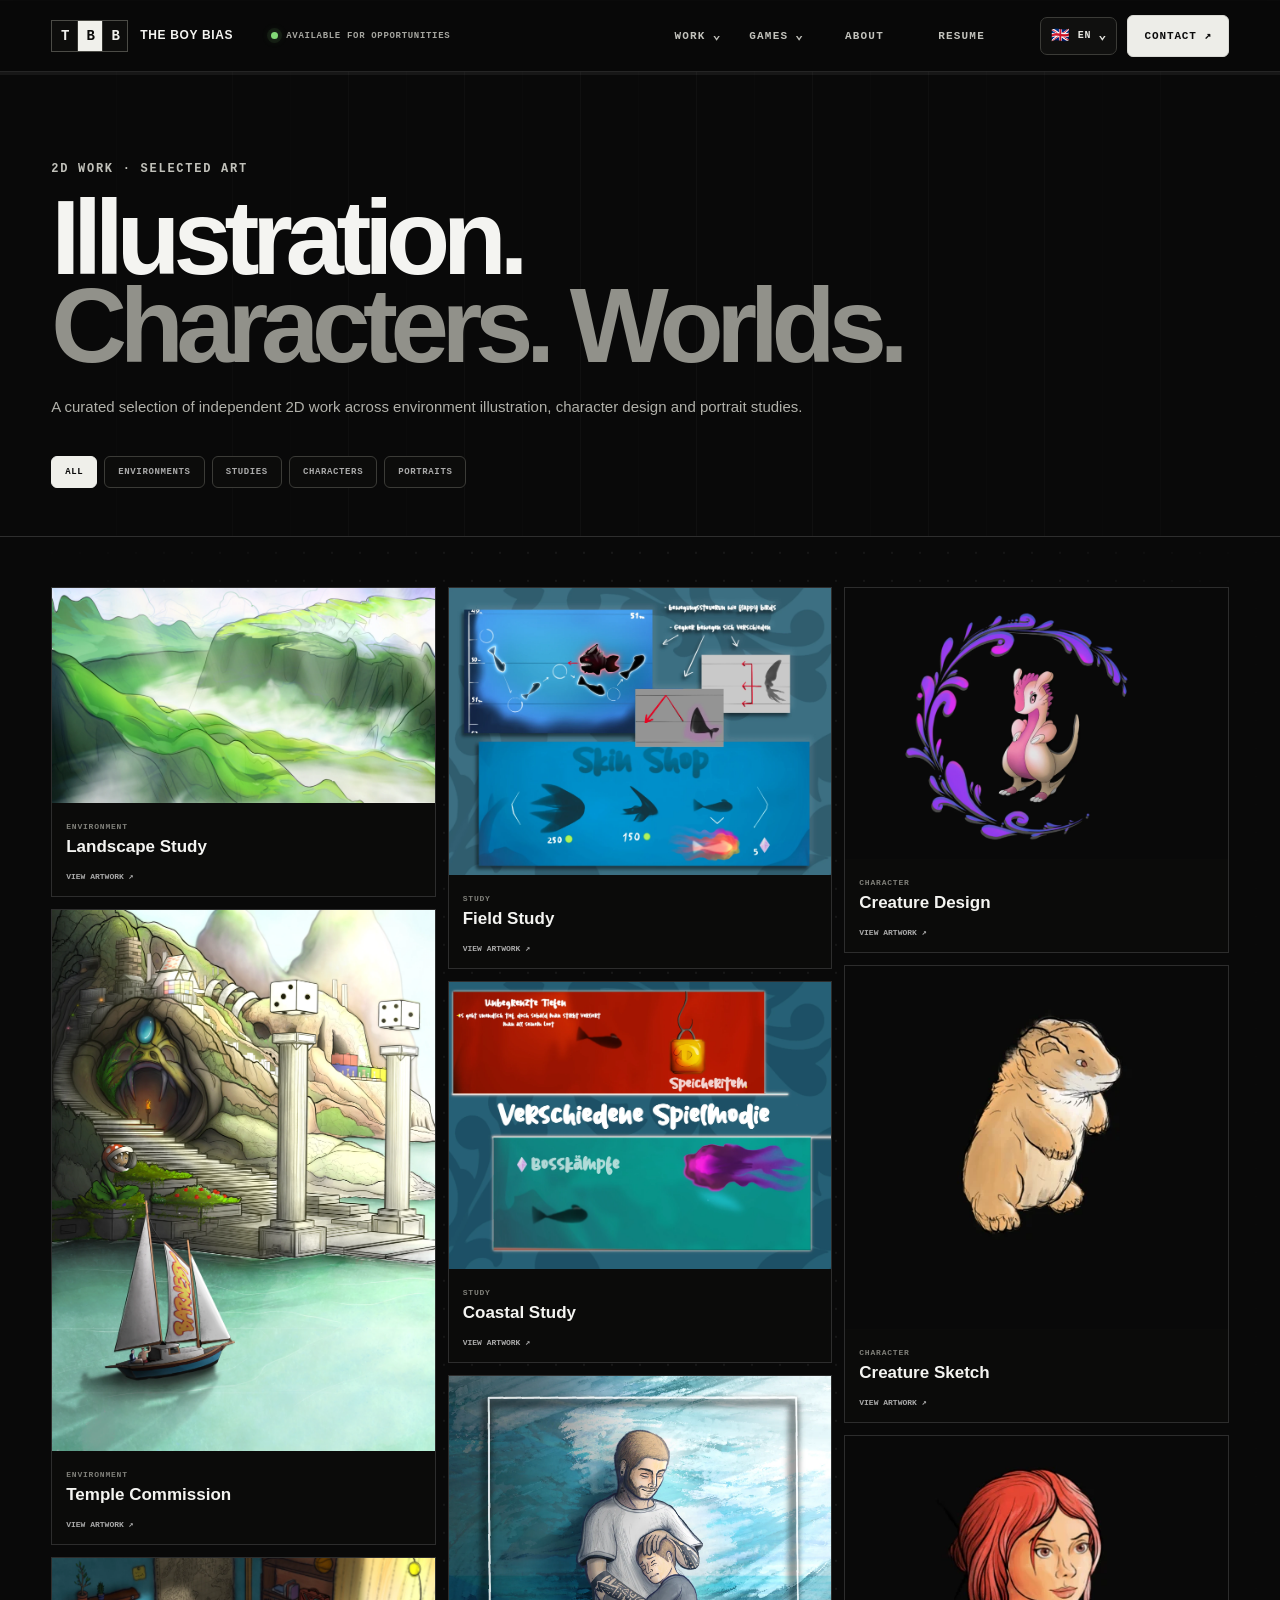
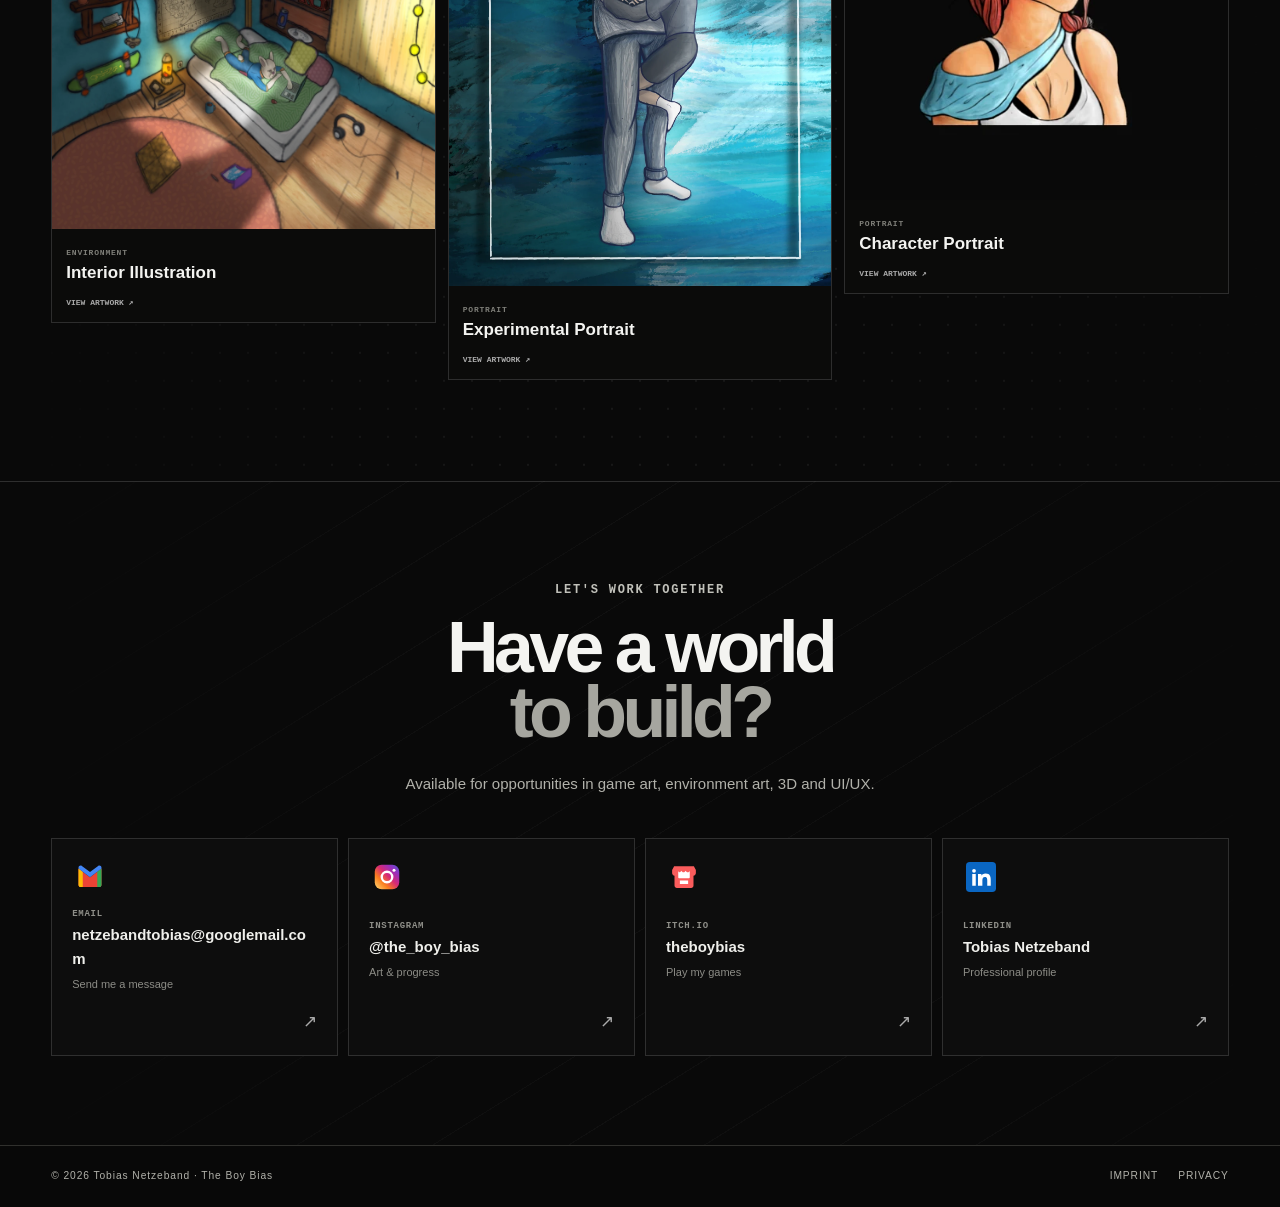
==== commit 74573bb5: "Translation/ Submenus" ====
--- a/2d-work.html
+++ b/2d-work.html
@@ -1,9 +1,20 @@
 <!DOCTYPE html>
 
-<html lang="en"><head><meta charset="utf-8"/><meta content="width=device-width,initial-scale=1" name="viewport"/><title>2D Work | The Boy Bias</title><link href="styles-v814.css" rel="stylesheet"/></head><body id="top"><a class="skip-link" href="#main-content">Skip to content</a><header><a class="brand" href="index.html#top"><span aria-hidden="true" class="tbb-mark"><span>T</span><span>B</span><span>B</span></span><span class="tbb-wordmark"><strong>THE BOY BIAS</strong></span></a><span class="brand-status"><i></i>AVAILABLE FOR OPPORTUNITIES</span><nav aria-label="Primary navigation" id="site-nav"><a href="index.html#work">Work</a><a href="games.html">Games</a><a href="index.html#disciplines">Disciplines</a><a href="index.html#about">About</a><a href="assets/docs/CV_Tobias_Netzeband.pdf">Resume</a></nav><div class="header-actions"><a class="header-contact" href="#contact">Contact ↗</a></div><button aria-controls="site-nav" aria-expanded="false" aria-label="Open navigation" class="mobile-menu-toggle" type="button"><span></span><span></span></button></header>
+<html lang="en"><head><meta charset="utf-8"/><meta content="width=device-width,initial-scale=1" name="viewport"/><title>2D Work | The Boy Bias</title><link href="styles-v816.css" rel="stylesheet"/></head><body id="top"><a class="skip-link" href="#main-content">Skip to content</a><header class="global-header">
+<a class="brand" href="index.html#top"><span aria-hidden="true" class="tbb-mark"><span>T</span><span>B</span><span>B</span></span><span class="tbb-wordmark"><strong>THE BOY BIAS</strong></span></a>
+<span class="brand-status"><i></i><span>AVAILABLE FOR OPPORTUNITIES</span></span>
+<nav aria-label="Primary navigation" id="site-nav">
+<div class="nav-group"><button class="nav-parent" type="button" aria-expanded="false"><span>Work</span><span class="nav-chevron">⌄</span></button><div class="nav-submenu"><a href="index.html#work">All Work</a><a href="3d-work.html">3D Work</a><a href="2d-work.html">2D Work</a><a href="index.html?filter=uiux#work">UI / UX</a></div></div>
+<div class="nav-group"><button class="nav-parent" type="button" aria-expanded="false"><span>Games</span><span class="nav-chevron">⌄</span></button><div class="nav-submenu nav-submenu-wide"><a href="games.html">All Games</a><a href="bedtime-is-a-lie.html">Bedtime Is A Lie</a><a href="strange-day.html">Strange Day</a><a href="dungeon-diver.html">Dungeon Diver</a><a href="lost-little-boy.html">Lost Little Boy</a></div></div>
+<a href="index.html#about">About</a><a href="assets/docs/CV_Tobias_Netzeband.pdf">Resume</a>
+</nav>
+<div class="header-actions"><div class="language-menu"><button class="language-button" type="button" aria-expanded="false" aria-label="Change language"><span class="language-current-flag">🇬🇧</span><span class="language-current-code">EN</span><span class="nav-chevron">⌄</span></button><div class="language-options"><button type="button" data-language="en"><span aria-hidden="true">🇬🇧</span> English</button><button type="button" data-language="de"><span aria-hidden="true">🇩🇪</span> Deutsch</button></div></div><a class="header-contact" href="index.html#contact">Contact ↗</a></div>
+<button aria-controls="site-nav" aria-expanded="false" aria-label="Open navigation" class="mobile-menu-toggle" type="button"><span></span><span></span></button>
+</header>
+<div class="global-progress" aria-hidden="true"><span></span></div>
 <main id="main-content">
 <section class="section two-d-hero tex-vertical"><p class="kicker">2D WORK · SELECTED ART</p><h1>Illustration.<br/><span>Characters. Worlds.</span></h1><p class="lead">A curated selection of independent 2D work across environment illustration, character design and portrait studies.</p><div aria-label="2D artwork filters" class="two-d-filters" role="group"><button class="active" data-filter="all">ALL</button><button data-filter="environment">ENVIRONMENTS</button><button data-filter="studies">STUDIES</button><button data-filter="character">CHARACTERS</button><button data-filter="portrait">PORTRAITS</button></div></section>
-<section class="section two-d-gallery tex-dots"><div class="art-grid"><button class="art-card environment" data-cat="environment" type="button"><figure><img alt="Landscape Study" decoding="async" height="1012" loading="lazy" src="assets/2d/landscape-green.webp" width="1800"/></figure><div><small>ENVIRONMENT</small><b>Landscape Study</b><span>VIEW ARTWORK ↗</span></div></button><button class="art-card environment" data-cat="environment" type="button"><figure><img alt="Temple Commission" decoding="async" height="2546" loading="lazy" src="assets/2d/commission-temple.webp" width="1800"/></figure><div><small>ENVIRONMENT</small><b>Temple Commission</b><span>VIEW ARTWORK ↗</span></div></button><button class="art-card environment" data-cat="environment" type="button"><figure><img alt="Interior Illustration" decoding="async" height="1273" loading="lazy" src="assets/2d/environment-bedroom.webp" width="1800"/></figure><div><small>ENVIRONMENT</small><b>Interior Illustration</b><span>VIEW ARTWORK ↗</span></div></button><button class="art-card studies" data-cat="studies" type="button"><figure><img alt="Field Study" decoding="async" height="1350" loading="lazy" src="assets/2d/environment-field.webp" width="1800"/></figure><div><small>STUDY</small><b>Field Study</b><span>VIEW ARTWORK ↗</span></div></button><button class="art-card studies" data-cat="studies" type="button"><figure><img alt="Coastal Study" decoding="async" height="1350" loading="lazy" src="assets/2d/environment-coast.webp" width="1800"/></figure><div><small>STUDY</small><b>Coastal Study</b><span>VIEW ARTWORK ↗</span></div></button><button class="art-card portrait" data-cat="portrait" type="button"><figure><img alt="Experimental Portrait" decoding="async" height="2000" loading="lazy" src="assets/2d/portrait-experimental.webp" width="1500"/></figure><div><small>PORTRAIT</small><b>Experimental Portrait</b><span>VIEW ARTWORK ↗</span></div></button><button class="art-card character" data-cat="character" type="button"><figure><img alt="Creature Design" decoding="async" height="1273" loading="lazy" src="assets/2d/character-creature.webp" width="1800"/></figure><div><small>CHARACTER</small><b>Creature Design</b><span>VIEW ARTWORK ↗</span></div></button><button class="art-card character" data-cat="character" type="button"><figure><img alt="Creature Sketch" decoding="async" height="467" loading="lazy" src="assets/2d/character-hamster.webp" width="491"/></figure><div><small>CHARACTER</small><b>Creature Sketch</b><span>VIEW ARTWORK ↗</span></div></button><button class="art-card portrait" data-cat="portrait" type="button"><figure><img alt="Character Portrait" decoding="async" height="467" loading="lazy" src="assets/2d/portrait-woman.webp" width="491"/></figure><div><small>PORTRAIT</small><b>Character Portrait</b><span>VIEW ARTWORK ↗</span></div></button></div></section>
+<section class="section two-d-gallery tex-dots"><div class="art-grid"><button class="art-card environment" data-cat="environment" type="button"><figure><img alt="Landscape Study" decoding="async" height="1012" loading="lazy" src="assets/2d/landscape-green.webp" width="1800"/></figure><div><small>ENVIRONMENT</small><b>Landscape Study</b><span>VIEW ARTWORK ↗</span></div></button><button class="art-card environment" data-cat="environment" type="button"><figure><img alt="Temple Commission" decoding="async" height="2546" loading="lazy" src="assets/2d/commission-temple.webp" width="1800"/></figure><div><small>ENVIRONMENT</small><b>Temple Commission</b><span>VIEW ARTWORK ↗</span></div></button><button class="art-card environment" data-cat="environment" type="button"><figure><img alt="Interior Illustration" decoding="async" height="1273" loading="lazy" src="assets/2d/environment-bedroom.webp" width="1800"/></figure><div><small>ENVIRONMENT</small><b>Interior Illustration</b><span>VIEW ARTWORK ↗</span></div></button><button class="art-card studies" data-cat="studies" type="button"><figure><img alt="Field Study" decoding="async" height="1350" loading="lazy" src="assets/2d/environment-field.webp" width="1800"/></figure><div><small>STUDY</small><b>Field Study</b><span>VIEW ARTWORK ↗</span></div></button><button class="art-card studies" data-cat="studies" type="button"><figure><img alt="Coastal Study" decoding="async" height="1350" loading="lazy" src="assets/2d/environment-coast.webp" width="1800"/></figure><div><small>STUDY</small><b>Coastal Study</b><span>VIEW ARTWORK ↗</span></div></button><button class="art-card portrait character" data-cat="portrait character" type="button"><figure><img alt="Experimental Portrait" decoding="async" height="2000" loading="lazy" src="assets/2d/portrait-experimental.webp" width="1500"/></figure><div><small>PORTRAIT</small><b>Experimental Portrait</b><span>VIEW ARTWORK ↗</span></div></button><button class="art-card character" data-cat="character" type="button"><figure><img alt="Creature Design" decoding="async" height="1273" loading="lazy" src="assets/2d/character-creature.webp" width="1800"/></figure><div><small>CHARACTER</small><b>Creature Design</b><span>VIEW ARTWORK ↗</span></div></button><button class="art-card character" data-cat="character" type="button"><figure><img alt="Creature Sketch" decoding="async" height="467" loading="lazy" src="assets/2d/character-hamster.webp" width="491"/></figure><div><small>CHARACTER</small><b>Creature Sketch</b><span>VIEW ARTWORK ↗</span></div></button><button class="art-card portrait character" data-cat="portrait character" type="button"><figure><img alt="Character Portrait" decoding="async" height="467" loading="lazy" src="assets/2d/portrait-woman.webp" width="491"/></figure><div><small>PORTRAIT</small><b>Character Portrait</b><span>VIEW ARTWORK ↗</span></div></button></div></section>
 <section class="contact section tex-contact" id="contact">
 <p class="kicker">LET'S WORK TOGETHER</p>
 <h2>Have a world<br/><span>to build?</span></h2>
@@ -43,4 +54,4 @@
 </script>
 <script defer="" src="site.js"></script>
 <div class="legal-footer"><span>© 2026 Tobias Netzeband · The Boy Bias</span><div><a href="imprint.html">IMPRINT</a><a href="privacy.html">PRIVACY</a></div></div>
-</body></html>+<script defer src="ux-v816.js"></script></body></html>
--- a/styles-v816.css
+++ b/styles-v816.css
@@ -0,0 +1,3495 @@
+
+:root{
+  --bg:#090909;
+  --panel:#111111;
+  --panel-2:#151515;
+  --text:#f4f4f1;
+  --muted:#b1b1aa;
+  --subtle:#85857f;
+  --line:#30302d;
+  --line-strong:#4b4b46;
+  --accent:#c8ff79;
+  --max:1600px;
+}
+*{box-sizing:border-box}
+html{scroll-behavior:smooth;background:var(--bg)}
+body{
+  margin:0;
+  background:var(--bg);
+  color:var(--text);
+  font-family:Arial,Helvetica,sans-serif;
+  font-size:16px;
+  line-height:1.6;
+  -webkit-font-smoothing:antialiased;
+  text-rendering:optimizeLegibility;
+}
+a{color:inherit}
+img,video{display:block}
+header{
+  height:82px;
+  padding:0 max(28px,5vw);
+  position:fixed;
+  z-index:50;
+  top:0;left:0;right:0;
+  display:flex;
+  align-items:center;
+  border-bottom:1px solid rgba(255,255,255,.12);
+  background:rgba(9,9,9,.88);
+  backdrop-filter:blur(18px);
+}
+.brand{
+  display:flex;gap:12px;align-items:center;text-decoration:none;
+  font-size:12px;font-weight:800;letter-spacing:.14em;
+}
+.brand b{
+  border:1px solid #8d8d86;
+  padding:8px;
+  font:600 11px monospace;
+}
+nav{margin:auto;display:flex;gap:34px}
+nav a,.status{
+  font:600 11px monospace;
+  text-transform:uppercase;
+  letter-spacing:.11em;
+  text-decoration:none;
+  color:#c2c2bc;
+  transition:.2s ease;
+}
+nav a:hover,.status:hover{color:#fff}
+.status i{
+  display:inline-block;width:8px;height:8px;background:var(--accent);
+  border-radius:50%;margin-right:8px;box-shadow:0 0 14px rgba(200,255,121,.8)
+}
+.hero{
+  height:100vh;min-height:760px;position:relative;
+  display:flex;align-items:flex-end;
+  padding:0 max(28px,7vw) 9vh;
+  overflow:hidden;
+}
+.hero-media,.hero-shade{position:absolute;inset:0}
+.hero-media img{width:100%;height:100%;object-fit:cover;filter:saturate(.92) contrast(1.05)}
+.hero-shade{
+  background:
+    linear-gradient(90deg,rgba(5,5,5,.96) 0%,rgba(5,5,5,.80) 35%,rgba(5,5,5,.20) 75%),
+    linear-gradient(0deg,rgba(8,8,8,.88) 0%,rgba(8,8,8,.10) 58%);
+}
+.hero-copy{z-index:2;max-width:1100px}
+.kicker{
+  font:700 12px monospace;
+  letter-spacing:.18em;
+  color:#c1c1ba;
+  text-transform:uppercase;
+  margin-bottom:18px;
+}
+.hero h1,.project-title h1{
+  font-size:clamp(54px,7.2vw,112px);
+  line-height:.86;
+  letter-spacing:-.07em;
+  margin:18px 0 24px;
+  font-weight:800;
+}
+.hero h1 span,h2 span,.project-title h1 span{color:#a6a69f}
+.lead{
+  max-width:680px;
+  color:#d0d0ca;
+  font-size:17px;
+  line-height:1.75;
+}
+.actions{display:flex;gap:10px;margin-top:34px;flex-wrap:wrap}
+.btn{
+  display:inline-block;
+  border:1px solid var(--line-strong);
+  padding:15px 19px;
+  text-decoration:none;
+  text-transform:uppercase;
+  font:700 11px monospace;
+  letter-spacing:.11em;
+  transition:.2s ease;
+}
+.btn:hover{border-color:#777;transform:translateY(-2px)}
+.btn.light{background:#f2f2ee;color:#0c0c0c;border-color:#f2f2ee}
+.btn.light:hover{background:#fff;border-color:#fff}
+.hero-project{
+  z-index:3;position:absolute;right:max(28px,5vw);bottom:5vh;
+  width:min(360px,30vw);
+  border-top:1px solid rgba(255,255,255,.42);
+  padding-top:14px;text-decoration:none;display:grid;gap:6px
+}
+.hero-project small{font:700 10px monospace;color:#c3c3bd;letter-spacing:.07em}
+.hero-project strong{font-size:18px}
+.hero-project span{font:600 10px monospace;color:#b3b3ac}
+.ticker{overflow:hidden;border-block:1px solid var(--line);white-space:nowrap;background:#0d0d0d}
+.ticker div{
+  padding:17px 0;
+  font:700 11px monospace;
+  color:#9d9d96;
+  letter-spacing:.16em;
+  animation:move 25s linear infinite
+}
+@keyframes move{to{transform:translateX(-35%)}}
+
+.section{
+  width:min(100%,var(--max));
+  margin:0 auto;
+  padding:clamp(92px,9vw,150px) max(28px,8vw);
+}
+.dark{
+  background:var(--panel);
+  width:100%;
+  max-width:none;
+  padding-left:max(28px,8vw);
+  padding-right:max(28px,8vw);
+}
+.dark>*{max-width:calc(var(--max) - 16vw);margin-left:auto;margin-right:auto}
+
+.head{
+  display:flex;justify-content:space-between;gap:60px;align-items:end;
+  margin-bottom:64px
+}
+.head h2,.feature h2,.contact h2,.next h2{
+  font-size:clamp(48px,5.6vw,82px);
+  letter-spacing:-.065em;
+  line-height:.9;
+  margin:0;
+  font-weight:800;
+}
+.head>p{
+  max-width:470px;
+  color:var(--muted);
+  font-size:15px;
+  line-height:1.8;
+}
+.filters{
+  display:flex;gap:8px;flex-wrap:wrap;
+  margin-bottom:28px
+}
+.filters button,.switch button{
+  border:1px solid #3d3d39;
+  background:#101010;
+  color:#b1b1aa;
+  padding:12px 15px;
+  font:700 11px monospace;
+  text-transform:uppercase;
+  letter-spacing:.07em;
+  cursor:pointer;
+  transition:.2s ease;
+}
+.filters button:hover,.switch button:hover{border-color:#777;color:#fff}
+.filters button.active,.switch button.active{
+  background:#f0f0ec;color:#111;border-color:#f0f0ec
+}
+.grid{
+  display:grid;
+  grid-template-columns:repeat(2,1fr);
+  gap:18px
+}
+.card{
+  border:1px solid var(--line);
+  text-decoration:none;
+  background:var(--panel);
+  transition:.28s ease;
+  overflow:hidden
+}
+.card:hover{transform:translateY(-5px);border-color:#666}
+.card figure{
+  height:440px;margin:0;position:relative;
+  overflow:hidden;background:#181818
+}
+.card.wide{grid-column:span 2}
+.card.wide figure{height:620px}
+.card img,.card video{
+  width:100%;height:100%;object-fit:cover;
+  transition:.6s ease
+}
+.card:hover img{transform:scale(1.015)}
+.card label{
+  position:absolute;left:16px;top:16px;
+  background:rgba(5,5,5,.90);
+  padding:9px 11px;
+  font:700 10px monospace;
+  letter-spacing:.1em;
+  color:#e4e4df;
+  border:1px solid rgba(255,255,255,.08)
+}
+.card>div{display:flex;justify-content:space-between;align-items:center;padding:20px}
+.card b{display:block;font-size:21px;letter-spacing:-.02em}
+.card small{
+  display:block;color:#a0a099;
+  font:700 10px monospace;
+  text-transform:uppercase;
+  margin-top:7px
+}
+.card em{font-style:normal;color:#aaa;font-size:18px}
+
+.discipline{
+  display:grid;grid-template-columns:1fr 1fr;
+  border-left:1px solid var(--line);border-top:1px solid var(--line);
+  margin-top:58px
+}
+.discipline a{
+  min-height:330px;
+  border-right:1px solid var(--line);
+  border-bottom:1px solid var(--line);
+  padding:28px;text-decoration:none;position:relative;
+  transition:.25s ease
+}
+.discipline a:hover{background:#171717}
+.discipline i{font:700 10px monospace;color:#979790}
+.discipline b{
+  display:block;
+  font-size:clamp(42px,4vw,62px);
+  line-height:1;
+  letter-spacing:-.055em;
+  margin-top:86px
+}
+.discipline p{
+  color:#aaa;
+  font-size:14px;
+  max-width:480px;
+  line-height:1.7
+}
+.discipline em{position:absolute;right:28px;bottom:28px;font-style:normal;color:#aaa;font-size:20px}
+
+.feature{
+  display:grid;grid-template-columns:.72fr 1.28fr;
+  gap:7vw;align-items:center
+}
+.feature>div>p:not(.kicker){
+  color:var(--muted);
+  line-height:1.8;
+  font-size:15px
+}
+.tags{display:flex;flex-wrap:wrap;gap:7px;margin:28px 0}
+.tags i{
+  font:700 10px monospace;
+  font-style:normal;
+  color:#b2b2ac;
+  border:1px solid #3a3a37;
+  padding:8px 10px
+}
+.feature-img{
+  aspect-ratio:16/10;
+  position:relative;
+  overflow:hidden;border:1px solid var(--line-strong)
+}
+.feature-img img{width:100%;height:100%;object-fit:cover}
+.feature-img span{
+  position:absolute;right:16px;bottom:16px;
+  background:rgba(5,5,5,.9);
+  padding:10px 12px;
+  font:700 10px monospace;
+  letter-spacing:.06em
+}
+.about{
+  display:grid;grid-template-columns:1fr 1fr;gap:10vw
+}
+.about .big,.project-meta .big{
+  font-size:clamp(28px,3vw,46px);
+  line-height:1.17;
+  letter-spacing:-.045em;
+  margin:0
+}
+.about>div>p{
+  color:var(--muted);
+  font-size:15px;
+  line-height:1.85
+}
+.textlink{font:700 11px monospace;text-transform:uppercase;color:#e8e8e3}
+.contact{text-align:center}
+.contact .muted,.next>p{color:var(--muted);font-size:15px}
+.contact h2{margin:18px 0 28px}
+
+footer{
+  border-top:1px solid var(--line);
+  padding:22px max(28px,5vw);
+  display:flex;justify-content:space-between;
+  color:#8d8d86;font:700 10px monospace;
+  letter-spacing:.05em
+}
+
+/* Project page */
+.project-hero{height:94vh;min-height:720px;position:relative}
+.project-hero>img{width:100%;height:100%;object-fit:cover}
+.project-overlay{
+  position:absolute;inset:0;
+  background:linear-gradient(0deg,rgba(7,7,7,.94),rgba(7,7,7,.08) 68%)
+}
+.project-title{position:absolute;left:max(28px,7vw);bottom:7vh;max-width:1100px}
+.project-title p:last-child{color:#d2d2cc;font-size:16px}
+.project-meta{
+  display:grid;grid-template-columns:1.15fr .85fr;gap:10vw
+}
+.meta-list p{
+  display:grid;grid-template-columns:145px 1fr;
+  border-top:1px solid var(--line);
+  padding:16px 0;margin:0;
+  font-size:14px;color:#d4d4ce
+}
+.meta-list span{font:700 10px monospace;color:#979790;letter-spacing:.06em}
+.video-section video{
+  width:100%;max-height:82vh;background:#000;
+  border:1px solid var(--line)
+}
+.daynight{position:relative}
+.daynight img{
+  width:100%;display:block;
+  aspect-ratio:16/9;object-fit:cover;
+  border:1px solid var(--line);
+  transition:opacity .2s ease
+}
+.switch{
+  position:absolute;z-index:2;top:18px;left:18px;
+  background:rgba(5,5,5,.90);padding:6px
+}
+.turnaround{
+  display:grid;grid-template-columns:1.45fr .55fr;
+  gap:5vw;align-items:center;margin-top:90px
+}
+.turnaround video{
+  width:100%;background:#080808;border:1px solid var(--line)
+}
+.turnaround h3{
+  font-size:clamp(34px,3.6vw,54px);
+  line-height:1;
+  letter-spacing:-.05em;
+  margin:12px 0 20px
+}
+.turnaround p:last-child{color:var(--muted);font-size:14px}
+.asset-grid{
+  display:grid;grid-template-columns:repeat(3,1fr);gap:18px
+}
+.asset-grid article{
+  border:1px solid var(--line);
+  background:var(--panel);
+  transition:.25s ease
+}
+.asset-grid article:hover{border-color:#62625d;transform:translateY(-3px)}
+.asset-grid video{
+  width:100%;aspect-ratio:1/1;object-fit:cover;background:#050505
+}
+.asset-grid h3{
+  margin:16px 16px 4px;
+  font-size:22px;
+  letter-spacing:-.02em
+}
+.asset-grid p{
+  margin:0 16px 16px;
+  font:700 10px monospace;color:#9c9c95;text-transform:uppercase
+}
+.gallery{
+  display:grid;grid-template-columns:1fr 1fr;gap:14px
+}
+.gallery img{
+  width:100%;height:100%;min-height:360px;object-fit:cover;
+  border:1px solid var(--line)
+}
+.gallery img:first-child{grid-column:span 2}
+.next{text-align:center}
+.next p{
+  max-width:680px;margin:22px auto 36px;
+  line-height:1.85
+}
+
+@media(max-width:1000px){
+  nav,.status{display:none}
+  .hero{padding:0 26px 8vh}
+  .hero-project{display:none}
+  .section{padding:90px 26px}
+  .dark{padding-left:26px;padding-right:26px}
+  .dark>*{max-width:none}
+  .head,.feature,.about,.project-meta,.turnaround{display:block}
+  .head>p{margin-top:28px}
+  .grid,.discipline,.asset-grid,.gallery{grid-template-columns:1fr}
+  .card.wide,.gallery img:first-child{grid-column:span 1}
+  .card figure,.card.wide figure{height:390px}
+  .feature-img{display:block;margin-top:48px}
+  .about>div{margin-top:34px}
+  .project-title{left:26px;right:26px}
+  .turnaround>div{margin-top:30px}
+  .asset-grid article{margin-bottom:8px}
+}
+@media(max-width:620px){
+  header{height:72px;padding:0 18px}
+  .brand{font-size:11px}
+  .hero{min-height:690px;padding-left:18px;padding-right:18px}
+  .hero h1,.project-title h1{font-size:clamp(48px,15vw,72px)}
+  .lead{font-size:15px}
+  .section{padding:76px 18px}
+  .dark{padding-left:18px;padding-right:18px}
+  .head h2,.feature h2,.contact h2,.next h2{font-size:clamp(44px,13vw,64px)}
+  .card figure,.card.wide figure{height:320px}
+  .discipline a{min-height:285px;padding:22px}
+  .discipline b{margin-top:68px}
+  .project-title{left:18px;right:18px}
+  .project-hero{min-height:650px}
+  .meta-list p{grid-template-columns:110px 1fr}
+  footer{flex-direction:column;gap:8px;padding:20px 18px}
+}
+
+
+/* V2.3 header and contact refinement */
+header{
+  height:72px;
+  padding:0 max(24px,4vw);
+  gap:34px;
+}
+.brand{
+  flex:0 0 auto;
+  font-size:12px;
+}
+.brand b{
+  padding:7px;
+  font-size:10px;
+}
+nav{
+  margin-left:auto;
+  margin-right:0;
+  gap:10px;
+  align-items:center;
+}
+nav a{
+  font-size:13px;
+  letter-spacing:.06em;
+  padding:12px 13px;
+  border-radius:2px;
+}
+nav a:hover{
+  background:#161616;
+}
+.header-actions{
+  display:flex;
+  align-items:center;
+  gap:10px;
+  margin-left:8px;
+}
+.status{
+  font-size:11px;
+  padding:10px 0;
+  white-space:nowrap;
+}
+.header-contact{
+  display:inline-flex;
+  align-items:center;
+  justify-content:center;
+  min-height:42px;
+  padding:0 16px;
+  border:1px solid #d9d9d4;
+  background:#ededE8;
+  color:#0d0d0d;
+  text-decoration:none;
+  text-transform:uppercase;
+  font:700 11px monospace;
+  letter-spacing:.08em;
+  transition:.2s ease;
+}
+.header-contact:hover{
+  background:#fff;
+  border-color:#fff;
+  transform:translateY(-1px);
+}
+.project-contact{
+  text-align:center;
+  border-top:1px solid var(--line);
+}
+.project-contact h2{
+  font-size:clamp(40px,4.8vw,72px);
+  line-height:.95;
+  letter-spacing:-.05em;
+  margin:14px 0 18px;
+}
+.project-contact>p:not(.kicker){
+  max-width:620px;
+  margin:0 auto;
+  color:var(--muted);
+  font-size:15px;
+}
+.project-contact .actions{
+  justify-content:center;
+}
+
+@media(max-width:1100px){
+  header{
+    height:68px;
+    gap:18px;
+  }
+  nav{
+    gap:2px;
+  }
+  nav a{
+    font-size:12px;
+    padding:10px 9px;
+  }
+  .status{
+    display:none;
+  }
+}
+@media(max-width:820px){
+  header{
+    justify-content:space-between;
+  }
+  nav{
+    display:none;
+  }
+  .header-actions{
+    margin-left:auto;
+  }
+  .header-contact{
+    min-height:40px;
+    padding:0 13px;
+    font-size:10px;
+  }
+}
+
+
+/* V3.1 case study layout polish */
+body{
+  overflow-x:hidden;
+}
+main, section, div, figure, article{
+  min-width:0;
+}
+img, video{
+  max-width:100%;
+}
+.v3-case .section{
+  overflow:hidden;
+}
+
+/* Homepage hero image composition */
+.hero-media img{
+  object-position:center center;
+}
+.hero-shade{
+  background:
+    linear-gradient(90deg,rgba(5,5,5,.93) 0%,rgba(5,5,5,.72) 36%,rgba(5,5,5,.16) 72%),
+    linear-gradient(0deg,rgba(7,7,7,.88) 0%,rgba(7,7,7,.06) 62%);
+}
+
+/* Project hero */
+.v3-hero{
+  height:min(900px,92vh);
+  min-height:680px;
+  overflow:hidden;
+}
+.v3-hero>img{
+  object-position:center center;
+  filter:saturate(.92) contrast(1.07);
+}
+.v3-hero .project-overlay{
+  background:
+    linear-gradient(90deg,rgba(4,4,4,.84) 0%,rgba(4,4,4,.47) 42%,rgba(4,4,4,.08) 74%),
+    linear-gradient(0deg,rgba(5,5,5,.96) 0%,rgba(5,5,5,.60) 35%,rgba(5,5,5,.06) 72%);
+}
+.v3-hero .project-title{
+  max-width:920px;
+}
+.v3-hero .project-title h1{
+  text-shadow:0 2px 18px rgba(0,0,0,.45);
+}
+.v3-hero .project-title>p:not(.kicker){
+  max-width:650px;
+  color:#ecece7;
+  font-size:17px;
+  line-height:1.65;
+}
+.hero-facts{
+  display:flex;
+  flex-wrap:wrap;
+  gap:8px;
+  margin-top:24px;
+}
+.hero-facts span{
+  padding:8px 10px;
+  border:1px solid rgba(255,255,255,.32);
+  background:rgba(5,5,5,.42);
+  backdrop-filter:blur(8px);
+  font:700 10px monospace;
+  letter-spacing:.08em;
+}
+
+/* Intro and contribution */
+.case-intro{
+  display:grid;
+  grid-template-columns:minmax(0,1.2fr) minmax(340px,.8fr);
+  gap:clamp(48px,8vw,120px);
+  align-items:start;
+}
+.case-statement h2{
+  margin:0 0 28px;
+  font-size:clamp(46px,5.4vw,78px);
+  line-height:.94;
+  letter-spacing:-.06em;
+}
+.case-statement>p:last-child{
+  max-width:720px;
+  color:var(--muted);
+  font-size:16px;
+  line-height:1.85;
+}
+.contribution{
+  width:100%;
+}
+
+/* Day and night comparison */
+.split-showcase{
+  display:grid;
+  grid-template-columns:repeat(2,minmax(0,1fr));
+  gap:16px;
+  width:100%;
+}
+.split-showcase figure{
+  margin:0;
+  position:relative;
+  overflow:hidden;
+  border:1px solid var(--line);
+  background:#080808;
+}
+.split-showcase img{
+  width:100%;
+  height:auto;
+  aspect-ratio:16/10;
+  object-fit:cover;
+}
+.split-showcase figcaption{
+  position:absolute;
+  left:14px;
+  bottom:14px;
+  padding:8px 10px;
+  background:rgba(5,5,5,.84);
+  border:1px solid rgba(255,255,255,.12);
+  font:700 10px monospace;
+  letter-spacing:.09em;
+  color:#ededE8;
+}
+
+/* Environment overview */
+.environment-feature{
+  width:100%;
+  max-width:1400px;
+  margin:0 auto;
+  position:relative;
+  overflow:hidden;
+  border:1px solid var(--line);
+  background:#080808;
+}
+.environment-feature>img{
+  width:100%;
+  height:auto;
+  aspect-ratio:16/9;
+  object-fit:cover;
+}
+.environment-notes{
+  position:absolute;
+  inset:0;
+  pointer-events:none;
+}
+.environment-notes .note{
+  position:absolute;
+  padding:7px 9px;
+  background:rgba(7,7,7,.82);
+  border:1px solid rgba(255,255,255,.22);
+  color:#f1f1ec;
+  font:700 9px monospace;
+  letter-spacing:.07em;
+  white-space:nowrap;
+}
+.environment-notes .n1{left:17%;top:45%}
+.environment-notes .n2{left:56%;top:34%}
+.environment-notes .n3{right:7%;top:23%}
+.environment-notes .n4{left:37%;bottom:13%}
+
+/* Sketches */
+.sketch-grid{
+  display:grid;
+  grid-template-columns:1.35fr .825fr .825fr;
+  gap:14px;
+  width:100%;
+  align-items:stretch;
+}
+.sketch-grid figure{
+  margin:0;
+  min-width:0;
+  overflow:hidden;
+  border:1px solid var(--line);
+  background:#0b0b0b;
+}
+.sketch-grid img{
+  width:100%;
+  height:100%;
+  min-height:330px;
+  max-height:600px;
+  object-fit:contain;
+  padding:18px;
+}
+
+/* Paranormal comparison */
+.paranormal-grid{
+  display:grid;
+  grid-template-columns:repeat(2,minmax(0,1fr));
+  gap:16px;
+  width:100%;
+}
+.paranormal-grid article{
+  overflow:hidden;
+  border:1px solid var(--line);
+  background:#0c0c0c;
+}
+.paranormal-grid video{
+  width:100%;
+  aspect-ratio:16/9;
+  object-fit:cover;
+  background:#030303;
+}
+.paranormal-grid article>div{
+  display:flex;
+  justify-content:space-between;
+  align-items:center;
+  gap:20px;
+  padding:15px 17px;
+}
+.paranormal-grid b{
+  font:700 11px monospace;
+  letter-spacing:.08em;
+}
+.paranormal-grid span{
+  color:var(--muted);
+  font-size:13px;
+}
+.horror-shot{
+  display:grid;
+  grid-template-columns:minmax(0,1.35fr) minmax(260px,.65fr);
+  align-items:center;
+  gap:clamp(32px,6vw,90px);
+  margin-top:clamp(60px,8vw,110px);
+}
+.horror-shot img{
+  width:100%;
+  height:auto;
+  max-height:700px;
+  object-fit:cover;
+  border:1px solid var(--line);
+}
+.horror-shot h3,
+.character-feature h3,
+.note-feature h3{
+  margin:12px 0 18px;
+  font-size:clamp(34px,3.5vw,55px);
+  line-height:1;
+  letter-spacing:-.05em;
+}
+
+/* Character and note feature */
+.character-feature,
+.note-feature{
+  display:grid;
+  grid-template-columns:minmax(280px,.72fr) minmax(0,1.28fr);
+  align-items:center;
+  gap:clamp(36px,7vw,110px);
+  margin-top:clamp(70px,9vw,130px);
+}
+.character-feature img{
+  width:100%;
+  max-height:680px;
+  object-fit:contain;
+  background:#0a0a0a;
+  border:1px solid var(--line);
+}
+.character-feature>div>p:last-child,
+.note-feature>div>p:last-child{
+  color:var(--muted);
+  font-size:15px;
+  line-height:1.8;
+}
+.note-feature{
+  grid-template-columns:minmax(0,1.25fr) minmax(280px,.75fr);
+}
+.note-feature img{
+  width:100%;
+  height:auto;
+  max-height:720px;
+  object-fit:contain;
+  border:1px solid var(--line);
+  background:#101010;
+}
+
+/* Final gallery */
+.v3-gallery{
+  display:grid;
+  grid-template-columns:repeat(2,minmax(0,1fr));
+  gap:14px;
+  width:100%;
+}
+.v3-gallery img{
+  width:100%;
+  height:420px;
+  object-fit:cover;
+  border:1px solid var(--line);
+}
+.v3-gallery .g-wide{
+  grid-column:1 / -1;
+  height:auto;
+  aspect-ratio:16/8;
+}
+
+/* Keep all full-width dark section content centered safely */
+.v3-case .dark>*{
+  width:100%;
+  box-sizing:border-box;
+}
+
+@media(max-width:1050px){
+  .case-intro{
+    grid-template-columns:1fr;
+  }
+  .sketch-grid{
+    grid-template-columns:1fr 1fr;
+  }
+  .sketch-grid figure:first-child{
+    grid-column:1 / -1;
+  }
+  .horror-shot,
+  .character-feature,
+  .note-feature{
+    grid-template-columns:1fr;
+  }
+  .character-feature img{
+    max-height:560px;
+  }
+  .note-feature img{
+    order:-1;
+  }
+}
+@media(max-width:760px){
+  .v3-hero{
+    min-height:620px;
+    height:82vh;
+  }
+  .v3-hero>img{
+    object-position:58% center;
+  }
+  .split-showcase,
+  .paranormal-grid,
+  .sketch-grid,
+  .v3-gallery{
+    grid-template-columns:1fr;
+  }
+  .sketch-grid figure:first-child,
+  .v3-gallery .g-wide{
+    grid-column:auto;
+  }
+  .split-showcase img{
+    aspect-ratio:16/11;
+  }
+  .environment-feature>img{
+    aspect-ratio:4/3;
+  }
+  .environment-notes .note{
+    font-size:8px;
+    padding:5px 6px;
+  }
+  .sketch-grid img{
+    min-height:240px;
+    max-height:480px;
+  }
+  .v3-gallery img,
+  .v3-gallery .g-wide{
+    height:auto;
+    aspect-ratio:4/3;
+  }
+}
+@media(max-width:520px){
+  .environment-notes{
+    display:none;
+  }
+  .v3-hero .project-title>p:not(.kicker){
+    font-size:15px;
+  }
+}
+
+
+/* V3.2 image interaction and hero composition */
+.zoomable{
+  cursor:zoom-in;
+}
+.lightbox{
+  position:fixed;
+  inset:0;
+  z-index:1000;
+  display:none;
+  align-items:center;
+  justify-content:center;
+  padding:32px;
+  background:rgba(0,0,0,.94);
+  backdrop-filter:blur(10px);
+}
+.lightbox.open{
+  display:flex;
+}
+.lightbox img{
+  max-width:min(94vw,1800px);
+  max-height:90vh;
+  width:auto;
+  height:auto;
+  object-fit:contain;
+  box-shadow:0 20px 70px rgba(0,0,0,.55);
+}
+.lightbox-close{
+  position:absolute;
+  top:20px;
+  right:24px;
+  width:46px;
+  height:46px;
+  border:1px solid rgba(255,255,255,.28);
+  background:rgba(10,10,10,.75);
+  color:#fff;
+  font-size:28px;
+  line-height:1;
+  cursor:pointer;
+}
+
+/* Homepage hero: preserve full composition and extend the left fade further right */
+.hero-media img{
+  object-position:center 52%;
+}
+.hero-shade{
+  background:
+    linear-gradient(90deg,
+      rgba(5,5,5,.98) 0%,
+      rgba(5,5,5,.93) 22%,
+      rgba(5,5,5,.80) 40%,
+      rgba(5,5,5,.58) 56%,
+      rgba(5,5,5,.22) 72%,
+      rgba(5,5,5,.05) 100%),
+    linear-gradient(0deg,rgba(7,7,7,.88) 0%,rgba(7,7,7,.05) 66%);
+}
+
+/* Bedtime hero: show less ceiling and more of the room */
+.v3-hero>img{
+  object-position:center 68%;
+}
+.v3-hero .project-overlay{
+  background:
+    linear-gradient(90deg,rgba(4,4,4,.90) 0%,rgba(4,4,4,.60) 38%,rgba(4,4,4,.14) 73%),
+    linear-gradient(0deg,rgba(5,5,5,.96) 0%,rgba(5,5,5,.62) 33%,rgba(5,5,5,.08) 68%);
+}
+
+/* Sketches reduced to two clean panels */
+.two-sketches{
+  grid-template-columns:repeat(2,minmax(0,1fr));
+}
+.two-sketches figure:first-child{
+  grid-column:auto;
+}
+.two-sketches img{
+  min-height:390px;
+  max-height:620px;
+}
+
+/* UI note gets more visual priority */
+.note-feature{
+  grid-template-columns:minmax(0,1.45fr) minmax(280px,.55fr);
+}
+.ui-note-image{
+  max-height:none !important;
+  width:100%;
+  object-fit:contain;
+}
+
+@media(max-width:1050px){
+  .note-feature{
+    grid-template-columns:1fr;
+  }
+  .two-sketches{
+    grid-template-columns:1fr;
+  }
+}
+@media(max-width:760px){
+  .v3-hero>img{
+    object-position:58% 72%;
+  }
+  .hero-media img{
+    object-position:58% center;
+  }
+  .lightbox{
+    padding:16px;
+  }
+  .lightbox-close{
+    top:12px;
+    right:12px;
+  }
+}
+
+
+/* V3.3 targeted fixes */
+
+/* Restore interactive Day and Night showcase */
+.daynight-v3{
+  position:relative;
+  width:100%;
+  overflow:hidden;
+  border:1px solid var(--line);
+  background:#080808;
+}
+.daynight-v3>img{
+  width:100%;
+  height:auto;
+  aspect-ratio:16/9;
+  object-fit:cover;
+  transition:opacity .22s ease;
+}
+.daynight-controls{
+  position:absolute;
+  z-index:3;
+  left:18px;
+  top:18px;
+  display:flex;
+  gap:6px;
+  padding:6px;
+  background:rgba(5,5,5,.86);
+  backdrop-filter:blur(8px);
+}
+.daynight-controls button{
+  min-height:40px;
+  padding:0 14px;
+  border:1px solid #484844;
+  background:#111;
+  color:#bcbcb5;
+  font:700 10px monospace;
+  letter-spacing:.08em;
+  text-transform:uppercase;
+  cursor:pointer;
+}
+.daynight-controls button.active{
+  background:#f1f1ed;
+  color:#111;
+  border-color:#f1f1ed;
+}
+.daynight-caption{
+  position:absolute;
+  z-index:2;
+  left:18px;
+  bottom:18px;
+  display:flex;
+  align-items:baseline;
+  gap:14px;
+  padding:10px 12px;
+  background:rgba(5,5,5,.78);
+  border:1px solid rgba(255,255,255,.10);
+}
+.daynight-caption b{
+  font:700 11px monospace;
+  letter-spacing:.08em;
+}
+.daynight-caption span{
+  color:#c0c0ba;
+  font-size:12px;
+}
+
+/* Bedtime hero framing: focus visibly lower into the room */
+.v3-hero>img{
+  object-position:center 82% !important;
+}
+.v3-hero .project-overlay{
+  background:
+    linear-gradient(90deg,rgba(4,4,4,.90) 0%,rgba(4,4,4,.58) 38%,rgba(4,4,4,.12) 74%),
+    linear-gradient(0deg,rgba(5,5,5,.95) 0%,rgba(5,5,5,.50) 30%,rgba(5,5,5,.03) 66%) !important;
+}
+
+/* Lightbox close button always stays clickable and visible */
+.lightbox{
+  pointer-events:none;
+}
+.lightbox.open{
+  pointer-events:auto;
+}
+.lightbox-close{
+  z-index:1002;
+  pointer-events:auto;
+}
+.lightbox img{
+  pointer-events:auto;
+}
+
+@media(max-width:760px){
+  .v3-hero>img{
+    object-position:58% 86% !important;
+  }
+  .daynight-caption{
+    right:18px;
+    flex-wrap:wrap;
+    gap:4px 10px;
+  }
+}
+
+
+/* V4 Games system */
+.games-hero{
+  min-height:72vh;position:relative;display:flex;align-items:flex-end;overflow:hidden;
+  border-bottom:1px solid var(--line);background:#080808
+}
+.games-hero>img{position:absolute;inset:0;width:100%;height:100%;object-fit:cover}
+.games-hero:after{content:"";position:absolute;inset:0;background:linear-gradient(90deg,rgba(5,5,5,.94),rgba(5,5,5,.55) 46%,rgba(5,5,5,.12)),linear-gradient(0deg,rgba(5,5,5,.96),transparent 65%)}
+.games-hero-copy{position:relative;z-index:2;width:min(1200px,calc(100% - 64px));margin:0 auto;padding:110px 0 70px}
+.games-hero h1{font-size:clamp(58px,9vw,128px);line-height:.82;letter-spacing:-.075em;margin:12px 0 28px}
+.games-hero h1 span,.game-copy h2 span{color:var(--accent)}
+.games-hero p:not(.kicker){max-width:670px;font-size:17px;line-height:1.7;color:#ddd}
+.game-facts{display:flex;flex-wrap:wrap;gap:8px;margin-top:25px}
+.game-facts i{font:700 10px monospace;font-style:normal;letter-spacing:.08em;border:1px solid rgba(255,255,255,.25);padding:8px 10px;background:rgba(5,5,5,.55)}
+.game-copy{display:grid;grid-template-columns:minmax(0,1.1fr) minmax(300px,.9fr);gap:clamp(40px,8vw,110px);align-items:start}
+.game-copy h2{font-size:clamp(42px,5.5vw,76px);line-height:.94;letter-spacing:-.055em;margin:10px 0 0}
+.game-copy .prose{color:var(--muted);font-size:16px;line-height:1.85}
+.game-copy .prose strong{color:#eee}
+.game-gallery{display:grid;grid-template-columns:repeat(2,minmax(0,1fr));gap:14px}
+.game-gallery img{width:100%;height:430px;object-fit:cover;border:1px solid var(--line);cursor:zoom-in}
+.game-gallery .wide{grid-column:1/-1;height:auto;aspect-ratio:16/8}
+.game-feature{display:grid;grid-template-columns:minmax(0,1.35fr) minmax(280px,.65fr);gap:clamp(35px,7vw,100px);align-items:center}
+.game-feature.reverse{grid-template-columns:minmax(280px,.65fr) minmax(0,1.35fr)}
+.game-feature img,.game-feature video{width:100%;max-height:720px;object-fit:contain;background:#080808;border:1px solid var(--line)}
+.game-feature h3{font-size:clamp(34px,4vw,58px);line-height:1;letter-spacing:-.05em;margin:10px 0 18px}
+.game-feature p{color:var(--muted);line-height:1.8}
+.process-pair{display:grid;grid-template-columns:repeat(2,minmax(0,1fr));gap:14px}
+.process-pair img{width:100%;height:430px;object-fit:cover;border:1px solid var(--line)}
+.pixel-strip{display:grid;grid-template-columns:repeat(5,1fr);gap:12px}
+.pixel-strip figure{margin:0;border:1px solid var(--line);background:#101010;padding:14px;display:flex;align-items:center;justify-content:center;min-height:190px}
+.pixel-strip img{max-width:100%;max-height:170px;image-rendering:pixelated}
+.hub-map{display:grid;grid-template-columns:repeat(4,1fr);gap:10px;margin-top:25px}
+.hub-map div{border:1px solid var(--line);padding:18px;background:#0d0d0d}
+.hub-map b{display:block;font-size:14px;margin-bottom:5px}.hub-map span{font:10px monospace;color:var(--muted)}
+.ui-state-row{display:grid;grid-template-columns:repeat(3,1fr);gap:12px}
+.ui-state-row figure{margin:0;padding:24px;border:1px solid var(--line);background:#0b0b0b;text-align:center}
+.ui-state-row img{height:150px;width:100%;object-fit:contain}
+.ui-state-row figcaption{font:700 10px monospace;letter-spacing:.08em;margin-top:12px;color:var(--muted)}
+.game-cta{display:flex;justify-content:space-between;align-items:center;gap:30px;border-top:1px solid var(--line);padding-top:35px}
+.game-cta h3{font-size:clamp(32px,4vw,56px);margin:0;letter-spacing:-.05em}
+.games-index{display:grid;grid-template-columns:repeat(2,minmax(0,1fr));gap:14px}
+.games-index a{position:relative;min-height:430px;overflow:hidden;border:1px solid var(--line);color:#fff;text-decoration:none}
+.games-index img{position:absolute;inset:0;width:100%;height:100%;object-fit:cover;transition:transform .45s ease}
+.games-index a:after{content:"";position:absolute;inset:0;background:linear-gradient(0deg,rgba(5,5,5,.94),rgba(5,5,5,.05) 65%)}
+.games-index a:hover img{transform:scale(1.025)}
+.games-index div{position:absolute;z-index:2;left:24px;right:24px;bottom:22px}
+.games-index b{display:block;font-size:28px;letter-spacing:-.035em}.games-index small{color:#bbb}
+@media(max-width:900px){
+ .game-copy,.game-feature,.game-feature.reverse{grid-template-columns:1fr}
+ .games-index{grid-template-columns:1fr}
+ .hub-map{grid-template-columns:repeat(2,1fr)}
+ .pixel-strip{grid-template-columns:repeat(2,1fr)}
+}
+@media(max-width:650px){
+ .games-hero-copy{width:calc(100% - 34px)}
+ .game-gallery,.process-pair,.ui-state-row{grid-template-columns:1fr}
+ .game-gallery .wide{grid-column:auto;aspect-ratio:4/3}
+ .game-gallery img,.process-pair img{height:auto;aspect-ratio:4/3}
+ .hub-map{grid-template-columns:1fr 1fr}
+ .pixel-strip{grid-template-columns:1fr 1fr}
+ .game-cta{align-items:flex-start;flex-direction:column}
+}
+
+
+/* V4.2 contact icons and Work grid refinement */
+.contact-links{
+  width:min(100%,980px);
+  margin:42px auto 0;
+  display:grid;
+  grid-template-columns:repeat(2,minmax(0,1fr));
+  gap:10px;
+}
+.contact-item{
+  min-width:0;
+  min-height:78px;
+  padding:14px 16px;
+  display:grid;
+  grid-template-columns:42px minmax(0,1fr) auto;
+  align-items:center;
+  gap:14px;
+  border:1px solid var(--line);
+  background:#0d0d0d;
+  text-align:left;
+  text-decoration:none;
+  transition:border-color .2s ease,background .2s ease,transform .2s ease;
+}
+.contact-item:hover{
+  border-color:#5f5f59;
+  background:#131313;
+  transform:translateY(-2px);
+}
+.contact-icon{
+  width:36px;
+  height:36px;
+  display:grid;
+  place-items:center;
+}
+.contact-icon svg{
+  width:30px;
+  height:30px;
+  display:block;
+}
+.contact-copy{
+  min-width:0;
+}
+.contact-copy small{
+  display:block;
+  color:#8f8f89;
+  font:700 9px monospace;
+  letter-spacing:.08em;
+  text-transform:uppercase;
+  margin-bottom:4px;
+}
+.contact-copy b{
+  display:block;
+  color:#efefeb;
+  font-size:13px;
+  overflow-wrap:anywhere;
+}
+.contact-item em{
+  font-style:normal;
+  color:#aaa;
+  font-size:17px;
+}
+
+/* Make Work behave like a visible browse grid rather than one oversized hero */
+#work .grid{
+  display:grid;
+  grid-template-columns:repeat(3,minmax(0,1fr));
+  gap:14px;
+}
+#work .card,
+#work .card:first-child,
+#work .card:nth-child(2),
+#work .card.wide{
+  grid-column:span 1;
+  min-height:0;
+}
+#work .card figure,
+#work .card.wide figure,
+#work .card:first-child figure{
+  height:auto;
+  min-height:0;
+  aspect-ratio:16/10;
+}
+#work .card figure img,
+#work .card figure video{
+  width:100%;
+  height:100%;
+  object-fit:cover;
+}
+#work .card>div{
+  min-height:76px;
+  padding:16px;
+}
+#work .card b{
+  font-size:18px;
+}
+#work .card small{
+  line-height:1.5;
+}
+
+/* Teddy remains fully visible and centered */
+#work .teddy-card figure{
+  background:#080808;
+}
+#work .teddy-card video{
+  object-fit:contain;
+  object-position:center center;
+}
+
+/* Slightly refine preview crops without replacing the chosen images */
+#work .bedtime-card img{
+  object-position:center 58%;
+}
+#work .strange-card img{
+  object-position:center center;
+}
+#work .dungeon-card img{
+  object-position:center center;
+}
+#work .lost-card img{
+  object-position:center center;
+}
+
+@media(max-width:1150px){
+  #work .grid{
+    grid-template-columns:repeat(2,minmax(0,1fr));
+  }
+}
+@media(max-width:720px){
+  .contact-links{
+    grid-template-columns:1fr;
+  }
+  #work .grid{
+    grid-template-columns:1fr;
+  }
+  #work .card figure,
+  #work .card.wide figure{
+    aspect-ratio:16/10;
+  }
+}
+
+html{scroll-behavior:smooth}.case-progress{position:fixed;top:0;left:0;height:2px;width:var(--progress,0%);background:var(--accent);z-index:10000}
+.quick-contact{position:fixed;right:22px;bottom:22px;z-index:9000}.quick-contact-toggle{border:1px solid #4b4b46;background:#10100f;color:#f3f3ef;border-radius:999px;padding:13px 17px;display:flex;align-items:center;gap:9px;font:700 10px monospace;letter-spacing:.08em;cursor:pointer}.quick-contact-toggle i{width:8px;height:8px;border-radius:50%;background:#82d977}.quick-contact-panel{position:absolute;right:0;bottom:56px;width:300px;padding:12px;background:#0b0b0a;border:1px solid #3a3a36;opacity:0;visibility:hidden;transform:translateY(8px);transition:.2s}.quick-contact.open .quick-contact-panel{opacity:1;visibility:visible;transform:none}.quick-contact-panel>small{display:block;padding:8px 10px 12px;color:#8f8f89;font:700 9px monospace}.quick-contact-panel a,.quick-contact-panel button{width:100%;box-sizing:border-box;border:0;border-top:1px solid #252522;background:transparent;color:#eee;padding:13px 10px;display:flex;justify-content:space-between;text-decoration:none;cursor:pointer}
+.project-nav{display:grid;grid-template-columns:1fr 1fr;border-top:1px solid var(--line);border-bottom:1px solid var(--line)}.project-nav a{padding:28px clamp(20px,5vw,65px);color:inherit;text-decoration:none}.project-nav a+a{border-left:1px solid var(--line);text-align:right}.project-nav small{display:block;color:var(--muted);font:700 9px monospace;letter-spacing:.1em;margin-bottom:6px}.project-nav b{font-size:clamp(18px,2vw,28px)}
+.skill-zone{display:grid;grid-template-columns:.85fr 1.15fr;gap:clamp(40px,7vw,90px)}.skill-list{display:grid;gap:10px}.skill-row{border:1px solid var(--line);padding:16px 17px;background:#0c0c0b}.skill-row-top{display:flex;justify-content:space-between;gap:20px}.skill-row b{font-size:14px}.skill-row em{font-style:normal;color:var(--muted);font:700 9px monospace}.skill-track{height:3px;background:#242421;margin:12px 0 10px;overflow:hidden}.skill-fill{display:block;height:100%;width:0;background:var(--accent);transition:width 1s cubic-bezier(.2,.8,.2,1)}.skill-row.visible .skill-fill{width:var(--skill)}.skill-row small{color:#8d8d87}.core-skills{display:flex;flex-wrap:wrap;gap:8px;margin-top:24px}.core-skills span{border:1px solid var(--line);padding:9px 11px;font:700 9px monospace}.skill-projects{display:flex;gap:8px;margin-top:9px}.skill-projects a{font:700 8px monospace;color:#bdbdb7;text-decoration:none;border-bottom:1px solid #555}
+.before-after{position:relative;overflow:hidden;border:1px solid var(--line);aspect-ratio:16/9;background:#080808}.before-after img{position:absolute;inset:0;width:100%;height:100%;object-fit:cover}.before-after .after{clip-path:inset(0 calc(100% - var(--split,50%)) 0 0)}.before-after input{position:absolute;inset:0;width:100%;height:100%;opacity:0;cursor:ew-resize;z-index:4}.before-after-line{position:absolute;top:0;bottom:0;left:var(--split,50%);width:1px;background:#fff;z-index:3}.before-after-line:after{content:"↔";position:absolute;top:50%;left:50%;transform:translate(-50%,-50%);width:42px;height:42px;border-radius:50%;display:grid;place-items:center;background:#0b0b0b;border:1px solid #666}.before-after label{position:absolute;z-index:2;top:14px;padding:7px 9px;background:#000b;font:700 9px monospace}.before-after .lab-a{left:14px}.before-after .lab-b{right:14px}
+.quick-facts{display:grid;grid-template-columns:repeat(5,1fr);border:1px solid var(--line);margin-top:30px}.quick-facts div{padding:15px;border-right:1px solid var(--line)}.quick-facts div:last-child{border:0}.quick-facts small{display:block;color:var(--muted);font:700 8px monospace;margin-bottom:5px}.quick-facts b{font-size:11px}
+@media(max-width:850px){.skill-zone{grid-template-columns:1fr}.quick-facts{grid-template-columns:1fr 1fr}}@media(max-width:600px){.project-nav{grid-template-columns:1fr}.project-nav a+a{border-left:0;border-top:1px solid var(--line);text-align:left}.quick-facts{grid-template-columns:1fr}}
+
+/* V5.4 consistency and branding */
+.brand{display:flex!important;align-items:center;gap:11px}.brand-mark{width:38px;height:30px;display:grid;place-items:center}.brand-mark svg{width:38px;height:30px}.brand-word{display:flex;align-items:baseline;gap:6px}.brand-word .the{font:700 8px monospace;letter-spacing:.12em;color:#8f8f89}.brand-word .boybias{font-weight:800;letter-spacing:-.025em}
+.quick-contact-toggle{transition:transform .2s,border-color .2s,background .2s}.quick-contact-toggle:hover{transform:translateY(-2px);border-color:#74746e;background:#171715}.cta-arrow{display:inline-block;transition:transform .2s}.quick-contact-toggle:hover .cta-arrow{transform:translateX(4px)}
+.contact-links.v54{grid-template-columns:repeat(4,minmax(0,1fr));max-width:1180px}.contact-links.v54 .contact-item{display:flex;min-height:150px;flex-direction:column;align-items:flex-start;justify-content:space-between;padding:20px}.contact-links.v54 .contact-copy b{font-size:15px}.contact-desc{display:block;margin-top:5px;color:#8d8d87;font-size:11px}.contact-arrow{align-self:flex-end;font-size:20px;transition:transform .2s}.contact-item:hover .contact-arrow{transform:translate(3px,-3px)}
+.project-actions{display:flex;gap:9px;flex-wrap:wrap;margin-top:24px}.project-action{display:inline-flex;align-items:center;border:1px solid #555;padding:12px 15px;color:#f0f0eb;text-decoration:none;font:700 9px monospace;letter-spacing:.08em;transition:.2s}.project-action:hover{background:#f0f0eb;color:#090909}
+.case-meta-unified{display:grid;grid-template-columns:repeat(5,minmax(0,1fr));border:1px solid var(--line);margin-top:26px}.case-meta-unified div{padding:15px;border-right:1px solid var(--line)}.case-meta-unified div:last-child{border:0}.case-meta-unified small{display:block;color:var(--muted);font:700 8px monospace;letter-spacing:.08em;margin-bottom:6px}.case-meta-unified b{font-size:11px;line-height:1.45}
+.comfort-v54{display:grid;grid-template-columns:minmax(0,.8fr) minmax(0,1.2fr);gap:clamp(26px,5vw,72px);align-items:center}.comfort-copy{max-width:560px}.comfort-principles{display:grid;grid-template-columns:repeat(2,1fr);gap:8px;margin-top:24px}.comfort-principles div{border:1px solid var(--line);padding:14px}.comfort-principles small{display:block;color:var(--muted);font:700 8px monospace;margin-bottom:5px}.comfort-principles b{font-size:11px}.comfort-media img{width:100%;display:block;aspect-ratio:4/3;object-fit:cover}
+@media(max-width:950px){.contact-links.v54{grid-template-columns:repeat(2,1fr)}.case-meta-unified{grid-template-columns:repeat(2,1fr)}.comfort-v54{grid-template-columns:1fr}}@media(max-width:600px){.contact-links.v54,.case-meta-unified{grid-template-columns:1fr}}
+
+/* V5.5 Bedtime correction and brand refinement */
+.brand-mark-v55{width:40px;height:32px}.brand-mark-v55 svg{width:40px;height:32px}.brand-word-v55 .boybias{letter-spacing:-.035em}
+.bedtime-project-intro{padding-top:44px!important;padding-bottom:44px!important}
+.bedtime-project-head{display:grid;grid-template-columns:1fr minmax(300px,.72fr);gap:30px;align-items:end}
+.bedtime-play{min-height:86px;border:1px solid #696963;padding:16px 18px;color:inherit;text-decoration:none;display:flex;align-items:center;justify-content:space-between;gap:18px;background:#10100f;transition:background .2s,border-color .2s,transform .2s}
+.bedtime-play:hover{background:#f0f0eb;color:#090909;border-color:#f0f0eb;transform:translateY(-2px)}
+.bedtime-play span{display:block}.bedtime-play small{display:block;font:700 8px monospace;letter-spacing:.11em;margin-bottom:6px;opacity:.65}.bedtime-play b{font-size:15px}.bedtime-play strong{font-size:25px;font-weight:400;transition:transform .2s}.bedtime-play:hover strong{transform:translate(4px,-4px)}
+.bedtime-meta{margin-top:28px}
+
+/* Compact discipline system: informative chips instead of oversized empty boxes */
+.disciplines,.discipline-list,.tags.disciplines{display:flex!important;flex-wrap:wrap!important;gap:8px!important;grid-template-columns:none!important}
+.disciplines>* ,.discipline-list>* ,.tags.disciplines>*{
+ min-height:0!important;width:auto!important;flex:0 0 auto!important;padding:9px 12px!important;
+ border:1px solid #3b3b37!important;background:#0d0d0c!important;border-radius:999px!important;
+ font:700 9px monospace!important;letter-spacing:.065em!important;line-height:1!important;
+ transition:border-color .18s,background .18s,transform .18s!important
+}
+.disciplines>*:hover,.discipline-list>*:hover,.tags.disciplines>*:hover{border-color:#77776f!important;background:#151513!important;transform:translateY(-1px)!important}
+
+/* Fallback for the common large discipline card containers in the existing site */
+.discipline-grid{display:flex!important;flex-wrap:wrap!important;gap:8px!important}
+.discipline-grid>*{min-height:0!important;padding:10px 13px!important;flex:0 0 auto!important;border-radius:999px!important}
+@media(max-width:800px){.bedtime-project-head{grid-template-columns:1fr}.bedtime-play-wrap{max-width:520px}}
+
+/* V5.6 readable TBB identity */
+.brand{gap:12px!important}.tbb-mark{height:32px;display:flex;align-items:center;border:1px solid #4b4b46;overflow:hidden;background:#0d0d0c}
+.tbb-mark span{width:25px;height:30px;display:grid;place-items:center;font:900 14px/1 monospace;letter-spacing:-.08em;color:#f1f1ed}
+.tbb-mark span+span{border-left:1px solid #343430}.tbb-mark span:nth-child(2){background:#f0f0eb;color:#0a0a09}
+.tbb-wordmark{display:flex;align-items:baseline;gap:6px;white-space:nowrap}.tbb-wordmark small{font:700 7px monospace;letter-spacing:.13em;color:#85857f}.tbb-wordmark strong{font-size:12px;letter-spacing:.025em}
+
+/* V5.6 discipline cards: compact enough to scan, expressive enough to remember */
+.discipline{gap:12px;border:0!important;margin-top:42px!important}
+.discipline a{
+ min-height:235px!important;border:1px solid #343430!important;padding:22px!important;
+ background:linear-gradient(145deg,#0c0c0b 0%,#10100f 100%);overflow:hidden;
+ display:flex;flex-direction:column;isolation:isolate
+}
+.discipline a:before{
+ content:"";position:absolute;width:150px;height:150px;border:1px solid #282825;border-radius:50%;
+ right:-55px;top:-55px;transition:transform .35s ease,border-color .35s ease;z-index:-1
+}
+.discipline a:after{
+ content:"";position:absolute;width:80px;height:1px;background:#383834;right:20px;top:50px;
+ transform:rotate(-35deg);transform-origin:right;transition:width .3s ease,background .3s ease;z-index:-1
+}
+.discipline a:hover{background:#151513!important;border-color:#676760!important;transform:translateY(-3px)}
+.discipline a:hover:before{transform:scale(1.14);border-color:#4b4b45}.discipline a:hover:after{width:115px;background:#77776f}
+.discipline-top{display:flex;justify-content:space-between;align-items:center;gap:14px}
+.discipline-top i{font:800 9px monospace!important;color:#e5e5df!important;border:1px solid #454540;border-radius:999px;padding:6px 8px}
+.discipline-top span{font:700 8px monospace;letter-spacing:.1em;color:#73736e}
+.discipline b{font-size:clamp(34px,3.2vw,48px)!important;margin-top:42px!important;letter-spacing:-.045em!important}
+.discipline p{font-size:12px!important;line-height:1.6!important;max-width:390px;margin-top:10px}
+.discipline em{right:20px!important;bottom:18px!important;width:34px;height:34px;display:grid;place-items:center;border:1px solid #41413c;border-radius:50%;font-size:15px!important}
+.discipline a:hover em{background:#efefea;color:#090909;border-color:#efefea;transform:translate(2px,-2px)}
+@media(max-width:760px){.tbb-wordmark small{display:none}.discipline a{min-height:210px!important}.discipline b{margin-top:32px!important}}
+
+/* V6 expanded games and game jam section */
+.more-games-head{margin-top:80px;padding-top:45px;border-top:1px solid var(--line);display:grid;grid-template-columns:1fr 1fr;gap:30px;align-items:end}
+.more-games-head h3{font-size:clamp(30px,3vw,46px);letter-spacing:-.045em;margin:6px 0 0}
+.more-games-head>p:last-child{color:var(--muted);max-width:520px;justify-self:end}
+.more-games-grid{display:grid;grid-template-columns:repeat(2,minmax(0,1fr));gap:14px;margin-top:28px}
+.more-game-card{border:1px solid var(--line);background:#101010;color:inherit;text-decoration:none;overflow:hidden;transition:.25s}
+.more-game-card:hover{border-color:#60605a;transform:translateY(-3px)}
+.more-game-card figure{margin:0;height:290px;background:#080808;overflow:hidden}
+.more-game-card img{width:100%;height:100%;object-fit:cover;transition:transform .45s}
+.more-game-card:first-child img{object-fit:contain;padding:28px;background:radial-gradient(circle at 50% 45%,#2b2016,#080808 72%)}
+.more-game-card:hover img{transform:scale(1.02)}
+.more-game-card>div{padding:18px}.more-game-card small{font:700 9px monospace;color:#8e8e88;letter-spacing:.07em}
+.more-game-card b{display:block;font-size:22px;margin:7px 0 4px}.more-game-card span{font-size:11px;color:#aaa}
+
+.jam-section{overflow:hidden}.jam-intro{display:grid;grid-template-columns:1.15fr .85fr;gap:60px;align-items:end;margin-bottom:50px}
+.jam-intro h2{font-size:clamp(48px,6vw,86px);line-height:.9;letter-spacing:-.06em;margin:0}.jam-intro h2 span{color:#9d9d96}
+.jam-summary{border-left:1px solid var(--line);padding-left:28px}.jam-summary b{font:700 10px monospace;letter-spacing:.09em}.jam-summary p{color:var(--muted);font-size:14px;line-height:1.75;max-width:460px}
+.jam-feature>a{position:relative;display:block;min-height:520px;border:1px solid var(--line);overflow:hidden;color:#fff;text-decoration:none;background:#080808}
+.jam-feature img{position:absolute;inset:0;width:100%;height:100%;object-fit:cover;transition:transform .55s}.jam-feature a:hover img{transform:scale(1.025)}
+.jam-overlay{position:absolute;inset:0;background:linear-gradient(90deg,rgba(5,5,5,.85),rgba(5,5,5,.18) 65%),linear-gradient(0deg,rgba(5,5,5,.82),transparent 60%)}
+.jam-copy{position:absolute;z-index:2;left:30px;bottom:28px;max-width:600px}.jam-copy small{font:700 9px monospace;color:#c1c1ba;letter-spacing:.09em}
+.jam-copy h3{font-size:clamp(42px,5vw,70px);line-height:.9;letter-spacing:-.06em;margin:10px 0}.jam-copy p{color:#d1d1cb;margin:0 0 18px}.jam-copy span{font:700 10px monospace}
+.jam-grid{display:grid;grid-template-columns:repeat(4,minmax(0,1fr));gap:12px;margin-top:12px}
+.jam-card{border:1px solid var(--line);background:#0d0d0c;color:inherit;text-decoration:none;overflow:hidden;transition:.22s}
+.jam-card:hover{transform:translateY(-3px);border-color:#64645f}.jam-card figure{margin:0;height:185px;background:#080808;overflow:hidden}
+.jam-card img{width:100%;height:100%;object-fit:cover}.jam-card:nth-child(2) img{object-fit:contain;padding:28px;background:#17141f}
+.jam-card>div{padding:15px}.jam-card small{font:700 8px monospace;color:#81817b;letter-spacing:.08em}.jam-card b{display:block;font-size:17px;margin:7px 0 5px}
+.jam-card p{color:#9a9a94;font-size:11px;line-height:1.5;min-height:34px}.jam-card span{font:700 8px monospace;color:#c1c1ba}
+.portfolio-facts{display:flex;gap:9px;flex-wrap:wrap;margin-bottom:34px}.portfolio-facts span{border:1px solid var(--line);padding:9px 12px;font:700 9px monospace;color:#9e9e97}.portfolio-facts b{color:#efefea;font-size:13px;margin-right:5px}
+@media(max-width:1050px){.jam-grid{grid-template-columns:repeat(2,1fr)}}
+@media(max-width:800px){.more-games-head,.jam-intro{grid-template-columns:1fr}.more-games-head>p:last-child{justify-self:start}.more-games-grid{grid-template-columns:1fr}.jam-summary{border-left:0;border-top:1px solid var(--line);padding:20px 0 0}.jam-feature>a{min-height:440px}}
+@media(max-width:560px){.jam-grid{grid-template-columns:1fr}.jam-card figure{height:220px}.jam-feature>a{min-height:400px}.jam-copy{left:20px;right:20px;bottom:20px}}
+
+/* V6.1 navigation and header usability */
+.tbb-wordmark{display:block!important}
+.tbb-wordmark strong{
+  font-size:12px!important;
+  letter-spacing:.055em!important;
+  white-space:nowrap;
+}
+.brand-status{
+  display:inline-flex;
+  align-items:center;
+  gap:8px;
+  margin-left:4px;
+  white-space:nowrap;
+  color:#a5a59f;
+  font:700 9px monospace;
+  letter-spacing:.075em;
+}
+.brand-status i{
+  width:7px;height:7px;border-radius:50%;
+  background:#82d977;
+  box-shadow:0 0 0 4px rgba(130,217,119,.08),0 0 10px rgba(130,217,119,.28);
+}
+header nav{margin-left:auto!important}
+header nav a{position:relative}
+header nav a:after{
+  content:"";
+  position:absolute;
+  left:10px;right:10px;bottom:5px;
+  height:1px;background:#7b7b74;
+  transform:scaleX(0);
+  transform-origin:left;
+  transition:transform .2s ease;
+}
+header nav a:hover:after{transform:scaleX(1)}
+section[id]{scroll-margin-top:86px}
+
+@media(max-width:1180px){
+  .brand-status{font-size:8px}
+}
+@media(max-width:980px){
+  .brand-status{display:none}
+}
+
+/* V6.2 dedicated 2D portfolio */
+.two-d-hero{padding-top:150px!important;padding-bottom:48px!important}.two-d-hero h1{font-size:clamp(58px,8.2vw,122px);line-height:.84;letter-spacing:-.07em;margin:16px 0 24px}.two-d-hero h1 span{color:#91918a}.two-d-hero .lead{max-width:650px;color:var(--muted);font-size:15px;line-height:1.7}
+.two-d-filters{display:flex;gap:7px;flex-wrap:wrap;margin-top:36px}.two-d-filters button{border:1px solid #3b3b37;background:#0c0c0b;color:#aaa;padding:10px 13px;font:700 9px monospace;letter-spacing:.07em;cursor:pointer}.two-d-filters button:hover,.two-d-filters button.active{background:#efefea;color:#090909;border-color:#efefea}
+.two-d-gallery{padding-top:20px!important}.art-grid{columns:3 300px;column-gap:12px}.art-card{display:inline-block;width:100%;margin:0 0 12px;border:1px solid var(--line);padding:0;background:#0b0b0a;color:inherit;text-align:left;cursor:pointer;break-inside:avoid;overflow:hidden;transition:transform .22s,border-color .22s}.art-card:hover{transform:translateY(-3px);border-color:#676760}.art-card[hidden]{display:none}.art-card figure{margin:0;background:#080808;overflow:hidden}.art-card img{width:100%;height:auto;display:block;transition:transform .4s}.art-card:hover img{transform:scale(1.015)}.art-card>div{padding:14px}.art-card small{font:700 8px monospace;color:#7f7f79;letter-spacing:.1em}.art-card b{display:block;font-size:17px;margin:5px 0 10px}.art-card span{font:700 8px monospace;color:#aaa}
+.art-lightbox{position:fixed;z-index:9999;inset:0;background:rgba(0,0,0,.94);display:none;place-items:center;padding:60px 30px}.art-lightbox.open{display:grid}.art-lightbox img{max-width:min(90vw,1500px);max-height:78vh;object-fit:contain}.art-lightbox-close{position:absolute;right:24px;top:20px;width:44px;height:44px;border:1px solid #555;background:#111;color:#fff;font-size:28px;cursor:pointer}.art-lightbox-meta{position:absolute;left:30px;bottom:22px}.art-lightbox-meta small{display:block;color:#8d8d87;font:700 8px monospace;letter-spacing:.1em}.art-lightbox-meta b{display:block;font-size:16px;margin-top:4px}
+@media(max-width:700px){.art-grid{columns:1}.two-d-hero{padding-top:120px!important}}
+
+
+/* ========================================================================
+   V8.0 CONSOLIDATED PORTFOLIO SYSTEM
+   One stable layer replaces V6.3–V7.1 experimental override stacks.
+   ======================================================================== */
+
+/* ---------- Global stability ---------- */
+html, body {
+  overflow-x: clip;
+}
+img, video {
+  max-width: 100%;
+}
+a, button {
+  -webkit-tap-highlight-color: rgba(255,255,255,.08);
+}
+a:focus-visible,
+button:focus-visible,
+input:focus-visible {
+  outline: 2px solid rgba(255,255,255,.9);
+  outline-offset: 3px;
+}
+.skip-link {
+  position: fixed;
+  z-index: 12000;
+  left: 16px;
+  top: 12px;
+  transform: translateY(-160%);
+  background: #f2f2ee;
+  color: #0b0b0a;
+  padding: 10px 14px;
+  border-radius: 6px;
+  font: 700 11px monospace;
+  text-decoration: none;
+  transition: transform .18s ease;
+}
+.skip-link:focus {
+  transform: none;
+}
+
+/* ---------- Responsive sizing without the V7.1 shrink-on-2K issue ---------- */
+.section {
+  position: relative;
+  isolation: isolate;
+  overflow: visible;
+  width: min(100%, var(--max));
+  margin: 0 auto;
+  padding-top: clamp(88px, 7vw, 128px);
+  padding-bottom: clamp(88px, 7vw, 128px);
+  padding-left: clamp(28px, 5vw, 96px);
+  padding-right: clamp(28px, 5vw, 96px);
+}
+.dark {
+  background: var(--panel);
+  width: 100%;
+  max-width: none;
+  padding-left: clamp(28px, 5vw, 96px);
+  padding-right: clamp(28px, 5vw, 96px);
+}
+.dark > * {
+  max-width: 1408px;
+  margin-left: auto;
+  margin-right: auto;
+}
+
+/* ---------- True full-viewport category separators ---------- */
+main > .section::after {
+  content: "";
+  position: absolute;
+  z-index: 20;
+  top: 0;
+  left: 50%;
+  width: 100vw;
+  height: 1px;
+  transform: translateX(-50%);
+  background: rgba(255,255,255,.15);
+  pointer-events: none;
+}
+main > .section.dark::after {
+  background: rgba(255,255,255,.18);
+}
+
+/* ---------- Exactly one texture per section, all white ---------- */
+main > .section[class*="tex-"]::before {
+  content: "";
+  position: absolute;
+  z-index: 0;
+  top: 0;
+  bottom: 0;
+  left: 50%;
+  width: 100vw;
+  transform: translateX(-50%);
+  pointer-events: none;
+  opacity: .28;
+  background-position: center center;
+  -webkit-mask-image:
+    linear-gradient(110deg,
+      transparent 0%,
+      rgba(0,0,0,.32) 12%,
+      rgba(0,0,0,.82) 31%,
+      #000 48%,
+      rgba(0,0,0,.78) 68%,
+      rgba(0,0,0,.28) 86%,
+      transparent 100%);
+  mask-image:
+    linear-gradient(110deg,
+      transparent 0%,
+      rgba(0,0,0,.32) 12%,
+      rgba(0,0,0,.82) 31%,
+      #000 48%,
+      rgba(0,0,0,.78) 68%,
+      rgba(0,0,0,.28) 86%,
+      transparent 100%);
+}
+main > .section.dark[class*="tex-"]::before {
+  opacity: .25;
+}
+main > .section[class*="tex-"] > * {
+  position: relative;
+  z-index: 2;
+}
+
+.tex-horizontal::before {
+  background-image:
+    repeating-linear-gradient(
+      0deg,
+      rgba(255,255,255,.105) 0 1px,
+      transparent 1px clamp(48px,3vw,68px)
+    );
+}
+.tex-vertical::before {
+  background-image:
+    repeating-linear-gradient(
+      90deg,
+      rgba(255,255,255,.105) 0 1px,
+      transparent 1px clamp(52px,3.2vw,72px)
+    );
+}
+.tex-diagonal::before {
+  background-image:
+    repeating-linear-gradient(
+      30deg,
+      rgba(255,255,255,.10) 0 1px,
+      transparent 1px clamp(50px,3.1vw,70px)
+    );
+}
+.tex-diagonal-reverse::before {
+  background-image:
+    repeating-linear-gradient(
+      150deg,
+      rgba(255,255,255,.10) 0 1px,
+      transparent 1px clamp(50px,3.1vw,70px)
+    );
+}
+.tex-grid-soft::before {
+  background-image:
+    linear-gradient(rgba(255,255,255,.075) 1px, transparent 1px),
+    linear-gradient(90deg, rgba(255,255,255,.075) 1px, transparent 1px);
+  background-size:
+    clamp(66px,4.2vw,92px) clamp(66px,4.2vw,92px);
+}
+.tex-dots::before {
+  opacity: .30 !important;
+  background-image:
+    radial-gradient(circle, rgba(255,255,255,.20) 1.15px, transparent 1.55px);
+  background-size:
+    clamp(24px,1.6vw,34px) clamp(24px,1.6vw,34px);
+}
+.tex-contact::before {
+  opacity: .30 !important;
+  background-image:
+    repeating-linear-gradient(
+      150deg,
+      rgba(255,255,255,.095) 0 1px,
+      transparent 1px clamp(56px,3.7vw,82px)
+    );
+  -webkit-mask-image:
+    linear-gradient(90deg,
+      transparent 0%,
+      rgba(0,0,0,.58) 17%,
+      #000 42%,
+      #000 72%,
+      transparent 100%);
+  mask-image:
+    linear-gradient(90deg,
+      transparent 0%,
+      rgba(0,0,0,.58) 17%,
+      #000 42%,
+      #000 72%,
+      transparent 100%);
+}
+
+/* ---------- Header / primary navigation ---------- */
+header {
+  height: 72px;
+}
+.header-contact {
+  border-radius: 7px !important;
+}
+header nav a[aria-current="page"] {
+  color: #f2f2ed;
+}
+header nav a[aria-current="page"]::after {
+  transform: scaleX(1);
+}
+
+/* Mobile nav button is intentionally quiet: portfolio art remains the focus. */
+.mobile-menu-toggle {
+  display: none;
+  flex: 0 0 44px;
+  width: 44px;
+  height: 44px;
+  padding: 0;
+  border: 1px solid #3d3d39;
+  border-radius: 7px;
+  background: #0f0f0e;
+  cursor: pointer;
+  align-items: center;
+  justify-content: center;
+  position: relative;
+}
+.mobile-menu-toggle span {
+  position: absolute;
+  width: 17px;
+  height: 1px;
+  background: #e9e9e4;
+  transition: transform .2s ease, top .2s ease;
+}
+.mobile-menu-toggle span:first-child { top: 17px; }
+.mobile-menu-toggle span:last-child { top: 25px; }
+header.nav-open .mobile-menu-toggle span:first-child {
+  top: 21px;
+  transform: rotate(45deg);
+}
+header.nav-open .mobile-menu-toggle span:last-child {
+  top: 21px;
+  transform: rotate(-45deg);
+}
+
+/* ---------- Typography / readable measure ---------- */
+p {
+  text-wrap: pretty;
+}
+.lead,
+.prose,
+.head > p,
+.game-feature p,
+.game-copy > p {
+  max-width: 68ch;
+}
+.head {
+  gap: clamp(38px, 5vw, 70px);
+  margin-bottom: clamp(48px, 4vw, 64px);
+}
+.head > p {
+  line-height: 1.72;
+}
+.game-copy {
+  gap: clamp(40px, 6vw, 90px);
+}
+.game-feature {
+  gap: clamp(36px, 5vw, 72px);
+}
+.card > div,
+.more-game-card > div,
+.jam-card > div {
+  align-content: center;
+}
+
+/* ---------- Recruiter scanability ---------- */
+.case-meta-unified {
+  margin-top: clamp(24px, 2.5vw, 32px);
+}
+.case-meta-unified small {
+  letter-spacing: .09em;
+}
+.case-meta-unified b,
+.contact-copy b {
+  overflow-wrap: anywhere;
+}
+.game-facts {
+  row-gap: 8px;
+}
+.games-scanbar {
+  width: 100%;
+  display: grid;
+  grid-template-columns: repeat(4, minmax(0,1fr));
+  border-top: 1px solid rgba(255,255,255,.15);
+  border-bottom: 1px solid rgba(255,255,255,.15);
+  background: #0d0d0c;
+}
+.games-scanbar span {
+  min-width: 0;
+  padding: 16px clamp(18px,3vw,34px);
+  border-right: 1px solid rgba(255,255,255,.11);
+  display: flex;
+  align-items: baseline;
+  gap: 9px;
+}
+.games-scanbar span:last-child { border-right: 0; }
+.games-scanbar b {
+  font-size: 15px;
+  letter-spacing: -.025em;
+}
+.games-scanbar small {
+  color: #85857f;
+  font: 700 8px monospace;
+  letter-spacing: .08em;
+  line-height: 1.3;
+}
+
+/* ---------- Project-specific structural fixes retained from the polished build ---------- */
+.hub-map {
+  display: grid !important;
+  grid-template-columns: repeat(2,minmax(0,1fr)) !important;
+  gap: 9px !important;
+  margin-top: 26px !important;
+}
+.hub-map > div {
+  min-width: 0 !important;
+  min-height: 94px !important;
+  padding: 16px 17px !important;
+  border: 1px solid var(--line) !important;
+  display: grid !important;
+  grid-template-columns: auto 1fr !important;
+  grid-template-rows: auto auto !important;
+  column-gap: 12px !important;
+  align-content: center !important;
+  background: rgba(255,255,255,.018) !important;
+}
+.hub-map small {
+  grid-row: 1/3;
+  align-self: center;
+  font: 700 8px monospace;
+  color: #66665f;
+}
+.hub-map b {
+  font-size: 14px !important;
+  line-height: 1.15 !important;
+  margin: 0 !important;
+  white-space: normal !important;
+}
+.hub-map span {
+  font: 700 9px monospace !important;
+  color: #8f8f88 !important;
+  margin-top: 5px !important;
+}
+
+.section .game-cta {
+  border-top: 0 !important;
+}
+.play-section .game-cta {
+  padding-top: 0 !important;
+  margin-top: 0 !important;
+}
+
+.dungeon-hero > img {
+  transform: none !important;
+  object-position: center center !important;
+}
+.lost-hero > img {
+  image-rendering: pixelated;
+  object-position: center center !important;
+}
+.pixel-strip .pixel-wide img {
+  image-rendering: pixelated;
+  object-fit: contain !important;
+}
+
+/* Hero readability restored consistently across case studies. */
+body.case-study .games-hero::after,
+.lost-hero::after,
+.dungeon-hero::after {
+  content: "";
+  position: absolute;
+  inset: 0;
+  z-index: 1;
+  pointer-events: none;
+  background:
+    linear-gradient(90deg,
+      rgba(5,5,5,.94) 0%,
+      rgba(5,5,5,.68) 42%,
+      rgba(5,5,5,.16) 78%),
+    linear-gradient(0deg,
+      rgba(5,5,5,.92) 0%,
+      rgba(5,5,5,.08) 62%);
+}
+body.case-study .games-hero-copy {
+  position: relative;
+  z-index: 2;
+}
+
+/* Games landing uses the same visual treatment as the homepage hero. */
+.games-hero-home::after { content: none !important; }
+.games-hero-home > img {
+  filter: saturate(.92) contrast(1.05);
+  object-position: center center;
+}
+.games-home-shade {
+  position: absolute;
+  inset: 0;
+  z-index: 1;
+  background:
+    linear-gradient(90deg,
+      rgba(5,5,5,.96) 0%,
+      rgba(5,5,5,.80) 35%,
+      rgba(5,5,5,.20) 75%),
+    linear-gradient(0deg,
+      rgba(8,8,8,.88) 0%,
+      rgba(8,8,8,.10) 58%);
+}
+.games-hero-home .games-hero-copy { z-index: 2; }
+
+/* Lost Little Boy combined world gallery */
+.lost-worlds-gallery {
+  grid-template-columns: repeat(2,minmax(0,1fr)) !important;
+}
+.lost-worlds-gallery .wide {
+  grid-column: 1 / -1 !important;
+}
+.lost-worlds-gallery img {
+  min-height: 260px;
+  object-fit: cover;
+}
+
+/* 2D page: preserve visual hierarchy while keeping the gallery art-first. */
+.two-d-gallery {
+  padding-top: clamp(32px, 4vw, 54px) !important;
+}
+
+/* ---------- Responsive behavior ---------- */
+@media (max-width: 1180px) {
+  .brand-status { display: none; }
+}
+
+/* The original desktop nav disappears around tablet width; replace it with a real drawer. */
+@media (max-width: 1000px) {
+  .mobile-menu-toggle {
+    display: inline-flex;
+  }
+  header {
+    gap: 12px;
+  }
+  header nav {
+    display: flex !important;
+    position: fixed;
+    z-index: 49;
+    top: 68px;
+    left: 0;
+    right: 0;
+    margin: 0 !important;
+    padding: 12px 18px 20px;
+    flex-direction: column;
+    gap: 2px !important;
+    background: rgba(9,9,9,.98);
+    border-bottom: 1px solid rgba(255,255,255,.14);
+    backdrop-filter: blur(18px);
+    opacity: 0;
+    visibility: hidden;
+    transform: translateY(-10px);
+    transition: opacity .18s ease, transform .18s ease, visibility .18s ease;
+  }
+  header.nav-open nav {
+    opacity: 1;
+    visibility: visible;
+    transform: none;
+  }
+  header nav a {
+    width: 100%;
+    min-height: 48px;
+    padding: 0 8px !important;
+    display: flex;
+    align-items: center;
+    border-bottom: 1px solid rgba(255,255,255,.07);
+  }
+  header nav a:last-child {
+    border-bottom: 0;
+  }
+  .section {
+    padding: 90px 26px;
+  }
+  .dark {
+    padding-left: 26px;
+    padding-right: 26px;
+  }
+  .dark > * {
+    max-width: none;
+  }
+}
+
+@media (max-width: 760px) {
+  .section {
+    padding: 76px 18px;
+  }
+  .dark {
+    padding-left: 18px;
+    padding-right: 18px;
+  }
+  main > .section[class*="tex-"]::before {
+    opacity: .21;
+  }
+  main > .section.dark[class*="tex-"]::before {
+    opacity: .19;
+  }
+  .tex-dots::before {
+    opacity: .24 !important;
+  }
+  .tex-contact::before {
+    opacity: .22 !important;
+  }
+  .games-scanbar {
+    grid-template-columns: repeat(2,minmax(0,1fr));
+  }
+  .games-scanbar span:nth-child(2) {
+    border-right: 0;
+  }
+  .games-scanbar span:nth-child(-n+2) {
+    border-bottom: 1px solid rgba(255,255,255,.11);
+  }
+  .quick-contact {
+    display: none;
+  }
+  .lost-worlds-gallery {
+    grid-template-columns: 1fr !important;
+  }
+  .lost-worlds-gallery .wide {
+    grid-column: auto !important;
+  }
+}
+
+@media (max-width: 560px) {
+  .tbb-wordmark {
+    display: none !important;
+  }
+  .header-contact {
+    min-height: 44px;
+    padding: 0 12px !important;
+  }
+  .mobile-menu-toggle {
+    flex-basis: 44px;
+  }
+  .hub-map {
+    grid-template-columns: 1fr !important;
+  }
+}
+
+@media (min-width: 1800px) {
+  /* Cap padding instead of letting 8vw consume the usable 2K/ultrawide canvas. */
+  .section {
+    padding-left: 96px;
+    padding-right: 96px;
+  }
+  .dark {
+    padding-left: 96px;
+    padding-right: 96px;
+  }
+}
+
+/* ---------- Reduced motion ---------- */
+@media (prefers-reduced-motion: reduce) {
+  html { scroll-behavior: auto; }
+  *, *::before, *::after {
+    animation-duration: .01ms !important;
+    animation-iteration-count: 1 !important;
+    transition-duration: .01ms !important;
+  }
+  .ticker-track {
+    animation: none !important;
+  }
+}
+
+
+/* Touch-specific ergonomics without inflating desktop controls. */
+@media (pointer: coarse) {
+  .mobile-menu-toggle {
+    width: 48px;
+    height: 48px;
+    flex-basis: 48px;
+  }
+  .header-contact,
+  .btn,
+  .project-action,
+  .filters button,
+  .switch button,
+  .two-d-filters button,
+  .art-lightbox-close {
+    min-height: 48px;
+  }
+}
+
+
+/* ========================================================================
+   V8.1 AESTHETIC + LARGE-SCREEN POLISH
+   Based on rendered FHD / 2K / mobile review.
+   ======================================================================== */
+
+:root{
+  /* Same visual density at FHD, but deliberately expands on 2K. */
+  --portfolio-content:clamp(1400px,74vw,1880px);
+  --portfolio-gutter:clamp(24px,4vw,96px);
+}
+
+/* ---------- Large-screen scaling ----------
+   Sections now span the viewport while the content frame can grow from
+   ~1400px at FHD to ~1880px at 2K. This keeps 2K from looking miniature. */
+.section,
+.dark{
+  width:100%!important;
+  max-width:none!important;
+  padding-left:var(--portfolio-gutter)!important;
+  padding-right:var(--portfolio-gutter)!important;
+}
+.section > *,
+.dark > *{
+  width:min(100%,var(--portfolio-content));
+  max-width:var(--portfolio-content)!important;
+  margin-left:auto;
+  margin-right:auto;
+}
+
+/* Full-width separators and textures must never inherit the content frame. */
+main > .section::after,
+main > .section[class*="tex-"]::before{
+  width:100vw!important;
+  max-width:none!important;
+  margin:0!important;
+}
+
+/* Games hero aligns to the same content frame instead of a fixed 1200px box. */
+.games-hero-copy{
+  width:min(var(--portfolio-content),calc(100% - (var(--portfolio-gutter) * 2)))!important;
+  max-width:none!important;
+}
+
+/* ---------- Coherent drafting texture family ----------
+   Every section still uses exactly one white texture layer. Patterns are
+   deliberately sparse and use alternating primary / secondary hairlines. */
+main > .section[class*="tex-"]::before{
+  opacity:.31!important;
+  background-position:center center!important;
+  -webkit-mask-image:linear-gradient(90deg,
+    transparent 0%,
+    rgba(0,0,0,.28) 10%,
+    rgba(0,0,0,.82) 28%,
+    #000 48%,
+    rgba(0,0,0,.86) 78%,
+    rgba(0,0,0,.28) 93%,
+    transparent 100%)!important;
+  mask-image:linear-gradient(90deg,
+    transparent 0%,
+    rgba(0,0,0,.28) 10%,
+    rgba(0,0,0,.82) 28%,
+    #000 48%,
+    rgba(0,0,0,.86) 78%,
+    rgba(0,0,0,.28) 93%,
+    transparent 100%)!important;
+}
+main > .section.dark[class*="tex-"]::before{opacity:.27!important}
+
+.tex-horizontal::before{
+  background-image:repeating-linear-gradient(
+    0deg,
+    rgba(255,255,255,.10) 0 1px,
+    transparent 1px clamp(54px,2.7vw,72px),
+    rgba(255,255,255,.035) clamp(54px,2.7vw,72px) calc(clamp(54px,2.7vw,72px) + 1px),
+    transparent calc(clamp(54px,2.7vw,72px) + 1px) clamp(108px,5.4vw,144px)
+  )!important;
+}
+.tex-vertical::before{
+  background-image:repeating-linear-gradient(
+    90deg,
+    rgba(255,255,255,.10) 0 1px,
+    transparent 1px clamp(58px,2.9vw,78px),
+    rgba(255,255,255,.035) clamp(58px,2.9vw,78px) calc(clamp(58px,2.9vw,78px) + 1px),
+    transparent calc(clamp(58px,2.9vw,78px) + 1px) clamp(116px,5.8vw,156px)
+  )!important;
+}
+.tex-diagonal::before{
+  background-image:repeating-linear-gradient(
+    32deg,
+    rgba(255,255,255,.10) 0 1px,
+    transparent 1px clamp(72px,3.8vw,96px)
+  )!important;
+}
+.tex-diagonal-reverse::before{
+  background-image:repeating-linear-gradient(
+    148deg,
+    rgba(255,255,255,.10) 0 1px,
+    transparent 1px clamp(72px,3.8vw,96px)
+  )!important;
+}
+.tex-grid-soft::before{
+  opacity:.24!important;
+  background-image:
+    linear-gradient(rgba(255,255,255,.075) 1px,transparent 1px),
+    linear-gradient(90deg,rgba(255,255,255,.075) 1px,transparent 1px)!important;
+  background-size:clamp(82px,4.6vw,112px) clamp(82px,4.6vw,112px)!important;
+}
+.tex-dots::before{
+  opacity:.32!important;
+  background-image:radial-gradient(circle,rgba(255,255,255,.20) 1px,transparent 1.45px)!important;
+  background-size:clamp(28px,1.5vw,38px) clamp(28px,1.5vw,38px)!important;
+}
+.tex-contact::before{
+  opacity:.29!important;
+  background-image:repeating-linear-gradient(
+    148deg,
+    rgba(255,255,255,.095) 0 1px,
+    transparent 1px clamp(72px,3.8vw,96px)
+  )!important;
+}
+
+/* ---------- Typography / alignment ---------- */
+body{
+  font-family:ui-sans-serif,-apple-system,BlinkMacSystemFont,"Segoe UI",Helvetica,Arial,sans-serif!important;
+}
+.kicker,
+nav a,
+.btn,
+.filters button,
+.switch button,
+.two-d-filters button,
+.game-facts i,
+.games-scanbar small,
+.games-scanbar b{
+  font-family:ui-monospace,SFMono-Regular,Menlo,Monaco,Consolas,"Liberation Mono",monospace!important;
+}
+.kicker{letter-spacing:.145em!important}
+
+/* A real two-column editorial header is more stable than space-between flex. */
+.head{
+  display:grid!important;
+  grid-template-columns:minmax(0,1.25fr) minmax(300px,.75fr)!important;
+  gap:clamp(42px,5vw,84px)!important;
+  align-items:end!important;
+}
+.head > p{
+  margin:0!important;
+  max-width:56ch!important;
+  justify-self:end;
+  font-size:clamp(15px,.28vw + 10px,17px)!important;
+  line-height:1.72!important;
+}
+
+.about{
+  grid-template-columns:minmax(0,1.08fr) minmax(320px,.92fr)!important;
+  gap:clamp(56px,8vw,130px)!important;
+}
+.about > div > p,
+.feature > div > p:not(.kicker),
+.game-feature p{
+  font-size:clamp(15px,.22vw + 11px,17px)!important;
+}
+
+/* ---------- Buttons / micro-interaction ---------- */
+.btn,
+.filters button,
+.switch button,
+.two-d-filters button,
+.header-contact{
+  border-radius:6px!important;
+}
+.btn:hover,
+.card:hover,
+.more-game-card:hover,
+.jam-card:hover,
+.art-card:hover{
+  transform:translateY(-2px)!important;
+}
+
+.card,
+.games-index a,
+.more-game-card,
+.jam-card,
+.art-card,
+.contact-item{
+  border-color:rgba(255,255,255,.14)!important;
+}
+.card:hover,
+.games-index a:hover,
+.more-game-card:hover,
+.jam-card:hover,
+.art-card:hover,
+.contact-item:hover{
+  border-color:rgba(255,255,255,.34)!important;
+}
+.card small{font-size:10.5px!important;line-height:1.4!important}
+
+/* ---------- Games production rail ----------
+   Four genuinely equal cells with the same internal vertical rhythm. */
+.games-scanbar{
+  width:100%!important;
+  border-top:1px solid rgba(255,255,255,.16)!important;
+  border-bottom:1px solid rgba(255,255,255,.16)!important;
+  background:#0c0c0b!important;
+}
+.games-scanbar-inner{
+  width:min(var(--portfolio-content),calc(100% - (var(--portfolio-gutter) * 2)));
+  margin:0 auto;
+  display:grid;
+  grid-template-columns:repeat(4,minmax(0,1fr));
+  border-left:1px solid rgba(255,255,255,.10);
+  border-right:1px solid rgba(255,255,255,.10);
+}
+.games-scanbar span{
+  min-width:0;
+  min-height:82px;
+  padding:15px clamp(18px,2vw,30px)!important;
+  display:flex!important;
+  flex-direction:column;
+  align-items:flex-start!important;
+  justify-content:center;
+  gap:6px!important;
+  border-right:1px solid rgba(255,255,255,.10)!important;
+}
+.games-scanbar span:last-child{border-right:0!important}
+.games-scanbar b{
+  font-size:clamp(16px,1vw,20px)!important;
+  line-height:1!important;
+  letter-spacing:-.025em!important;
+  white-space:nowrap;
+}
+.games-scanbar small{
+  font-size:9px!important;
+  line-height:1.25!important;
+  letter-spacing:.09em!important;
+  color:#8f8f88!important;
+}
+
+/* ---------- Games overview hierarchy ----------
+   Best project first, then the remaining three at equal weight. */
+@media(min-width:1181px){
+  .games-index{
+    grid-template-columns:repeat(3,minmax(0,1fr))!important;
+    gap:16px!important;
+  }
+  .games-index a:first-child{
+    grid-column:1 / -1;
+    min-height:520px!important;
+  }
+  .games-index a:not(:first-child){min-height:360px!important}
+  .games-index a:first-child b{font-size:34px!important}
+  .games-index a:first-child small{font-size:12px!important}
+}
+.games-index small{
+  font-size:11px!important;
+  line-height:1.45!important;
+}
+
+/* The section itself already supplies the full-width separator.
+   This old inner border was the short / broken-looking white line. */
+.more-games-head{
+  margin-top:0!important;
+  padding-top:0!important;
+  border-top:0!important;
+  display:grid!important;
+  grid-template-columns:minmax(0,1.15fr) minmax(300px,.85fr)!important;
+  grid-template-areas:
+    "kicker copy"
+    "title copy"!important;
+  column-gap:clamp(50px,7vw,110px)!important;
+  row-gap:8px!important;
+  align-items:end!important;
+}
+.more-games-head .kicker{grid-area:kicker;margin:0!important}
+.more-games-head h3{
+  grid-area:title;
+  margin:0!important;
+  font-size:clamp(38px,3.5vw,58px)!important;
+  line-height:1!important;
+}
+.more-games-head > p:last-child{
+  grid-area:copy;
+  justify-self:end!important;
+  align-self:end;
+  margin:0!important;
+  max-width:54ch!important;
+  font-size:15px!important;
+  line-height:1.75!important;
+}
+.more-games-grid{margin-top:42px!important;gap:16px!important}
+
+/* Game Jam hierarchy: keep it strong, but align intro to the shared grid. */
+.jam-intro{
+  grid-template-columns:minmax(0,1.15fr) minmax(300px,.85fr)!important;
+  gap:clamp(50px,7vw,110px)!important;
+}
+.jam-summary{padding-left:clamp(24px,2vw,34px)!important}
+
+/* ---------- Large-display type scaling ---------- */
+@media(min-width:2000px){
+  .hero h1,.project-title h1{font-size:clamp(92px,5vw,128px)!important}
+  .games-hero h1{font-size:clamp(104px,5.2vw,142px)!important}
+  .head h2,.feature h2,.contact h2,.next h2{font-size:clamp(66px,3.8vw,96px)!important}
+  .game-copy h2{font-size:clamp(62px,3.5vw,90px)!important}
+  .game-feature h3{font-size:clamp(46px,2.7vw,66px)!important}
+  nav a{font-size:12px!important}
+}
+
+/* ---------- Tablet / mobile ---------- */
+@media(max-width:1180px){
+  .games-index{grid-template-columns:repeat(2,minmax(0,1fr))!important}
+  .games-index a{min-height:390px!important}
+}
+@media(max-width:900px){
+  .head,
+  .more-games-head,
+  .jam-intro{
+    grid-template-columns:1fr!important;
+    grid-template-areas:none!important;
+    gap:20px!important;
+  }
+  .head > p,
+  .more-games-head > p:last-child{
+    justify-self:start!important;
+  }
+  .more-games-head .kicker,
+  .more-games-head h3,
+  .more-games-head > p:last-child{grid-area:auto!important}
+  .jam-summary{
+    border-left:0!important;
+    border-top:1px solid rgba(255,255,255,.12)!important;
+    padding:22px 0 0!important;
+  }
+  .about{grid-template-columns:1fr!important;gap:32px!important}
+}
+@media(max-width:760px){
+  :root{--portfolio-gutter:18px}
+  main > .section[class*="tex-"]::before{
+    opacity:.22!important;
+    -webkit-mask-image:linear-gradient(180deg,transparent 0%,#000 18%,#000 82%,transparent 100%)!important;
+    mask-image:linear-gradient(180deg,transparent 0%,#000 18%,#000 82%,transparent 100%)!important;
+  }
+  .games-scanbar-inner{
+    width:100%;
+    grid-template-columns:repeat(2,minmax(0,1fr));
+    border-left:0;
+    border-right:0;
+  }
+  .games-scanbar span{min-height:72px!important}
+  .games-scanbar span:nth-child(2){border-right:0!important}
+  .games-scanbar span:nth-child(-n+2){border-bottom:1px solid rgba(255,255,255,.10)!important}
+  .games-index{grid-template-columns:1fr!important}
+  .games-index a{min-height:320px!important}
+  .more-games-grid{margin-top:30px!important}
+}
+
+
+/* V8.1 final stat-rail correction: outer rail is not a grid item itself. */
+.games-scanbar{
+  display:block!important;
+}
+
+
+
+/* ========================================================================
+   V8.6 BALANCED CASE-STUDY MEDIA
+   The requested sections use the compact V6.9 visual density.
+   Media height follows the complete adjacent content block instead of
+   growing independently on 2K / ultrawide screens.
+   ======================================================================== */
+
+/* ---------- Shared compact content frame ---------- */
+.bedtime-page .comfort-v54,
+.bedtime-page #environment > .head,
+.bedtime-page #environment > .environment-feature,
+.bedtime-page #environment > .turnaround,
+.bedtime-page .paranormal > .head,
+.bedtime-page .paranormal-grid,
+.bedtime-page .horror-shot,
+.bedtime-page #assets > .head,
+.bedtime-page #assets > .asset-grid,
+.bedtime-page #assets > .character-feature,
+.strange-page main > .section.tex-vertical > .game-feature,
+.dungeon-page #ui > .game-feature{
+  width:min(100%,1280px)!important;
+  max-width:1280px!important;
+  margin-left:auto!important;
+  margin-right:auto!important;
+}
+
+/* ---------- Bedtime: Comfort and Fear ----------
+   The aquarium image now matches the FULL text + 4 principle cards height. */
+.bedtime-page .comfort-v54{
+  display:grid!important;
+  grid-template-columns:minmax(0,.82fr) minmax(0,1.18fr)!important;
+  gap:clamp(34px,5vw,72px)!important;
+  align-items:stretch!important;
+}
+.bedtime-page .comfort-copy{
+  max-width:560px!important;
+  align-self:stretch!important;
+  display:flex!important;
+  flex-direction:column!important;
+  justify-content:center!important;
+}
+.bedtime-page .comfort-media{
+  min-height:100%!important;
+  display:flex!important;
+}
+.bedtime-page .comfort-media img{
+  width:100%!important;
+  height:100%!important;
+  min-height:100%!important;
+  aspect-ratio:auto!important;
+  object-fit:cover!important;
+  object-position:center!important;
+}
+
+/* ---------- Bedtime: Environment Design ---------- */
+.bedtime-page #environment > .environment-feature{
+  max-width:1180px!important;
+}
+.bedtime-page #environment > .environment-feature img{
+  width:100%!important;
+  height:auto!important;
+  aspect-ratio:16/9!important;
+  object-fit:cover!important;
+}
+
+/* Room turnaround: video matches total copy height */
+.bedtime-page #environment > .turnaround{
+  max-width:1120px!important;
+  display:grid!important;
+  grid-template-columns:minmax(0,1.35fr) minmax(280px,.65fr)!important;
+  gap:clamp(34px,5vw,68px)!important;
+  align-items:stretch!important;
+  margin-top:72px!important;
+}
+.bedtime-page #environment > .turnaround > div{
+  display:flex!important;
+  flex-direction:column!important;
+  justify-content:center!important;
+}
+.bedtime-page #environment > .turnaround video{
+  width:100%!important;
+  height:100%!important;
+  min-height:100%!important;
+  max-height:520px!important;
+  aspect-ratio:auto!important;
+  object-fit:cover!important;
+}
+
+/* ---------- Bedtime: Paranormal Activity ---------- */
+.bedtime-page .paranormal-grid{
+  max-width:1080px!important;
+  grid-template-columns:repeat(2,minmax(0,1fr))!important;
+  gap:14px!important;
+}
+.bedtime-page .paranormal-grid article{
+  min-width:0!important;
+}
+.bedtime-page .paranormal-grid video{
+  width:100%!important;
+  aspect-ratio:16/9!important;
+  object-fit:cover!important;
+}
+
+/* Visual Horror image exactly follows the text-column height */
+.bedtime-page .horror-shot{
+  max-width:1040px!important;
+  display:grid!important;
+  grid-template-columns:minmax(0,1.3fr) minmax(260px,.7fr)!important;
+  gap:clamp(34px,5vw,68px)!important;
+  align-items:stretch!important;
+  margin-top:72px!important;
+}
+.bedtime-page .horror-shot > div{
+  display:flex!important;
+  flex-direction:column!important;
+  justify-content:center!important;
+}
+.bedtime-page .horror-shot img{
+  width:100%!important;
+  height:100%!important;
+  min-height:100%!important;
+  max-height:520px!important;
+  object-fit:cover!important;
+}
+
+/* ---------- Bedtime: three asset turnarounds ----------
+   Keep the complete row compact, so each asset stays presentation-sized. */
+.bedtime-page #assets > .asset-grid{
+  max-width:1000px!important;
+  grid-template-columns:repeat(3,minmax(0,1fr))!important;
+  gap:16px!important;
+}
+.bedtime-page #assets > .asset-grid article{
+  min-width:0!important;
+}
+.bedtime-page #assets > .asset-grid video{
+  width:100%!important;
+  aspect-ratio:1/1!important;
+  height:auto!important;
+  max-height:none!important;
+  object-fit:cover!important;
+}
+
+/* Character: image height matches the complete text block */
+.bedtime-page #assets > .character-feature{
+  max-width:920px!important;
+  display:grid!important;
+  grid-template-columns:minmax(300px,.9fr) minmax(0,1.1fr)!important;
+  gap:clamp(34px,5vw,64px)!important;
+  align-items:stretch!important;
+  margin-top:72px!important;
+}
+.bedtime-page #assets > .character-feature > div{
+  display:flex!important;
+  flex-direction:column!important;
+  justify-content:center!important;
+}
+.bedtime-page #assets > .character-feature img{
+  width:100%!important;
+  height:100%!important;
+  min-height:100%!important;
+  max-height:520px!important;
+  object-fit:contain!important;
+}
+
+/* ---------- Strange Day: Villa Turnaround ----------
+   Video and copy form one balanced editorial row. */
+.strange-page main > .section.tex-vertical > .game-feature{
+  max-width:1080px!important;
+  display:grid!important;
+  grid-template-columns:minmax(0,1.3fr) minmax(280px,.7fr)!important;
+  gap:clamp(34px,5vw,68px)!important;
+  align-items:stretch!important;
+}
+.strange-page main > .section.tex-vertical > .game-feature > div{
+  display:flex!important;
+  flex-direction:column!important;
+  justify-content:center!important;
+}
+.strange-page main > .section.tex-vertical > .game-feature video{
+  width:100%!important;
+  height:100%!important;
+  min-height:100%!important;
+  max-height:540px!important;
+  object-fit:cover!important;
+}
+
+/* ---------- Dungeon Diver: World as Navigation ----------
+   Hub screenshot equals the full right-side copy + navigation-card height. */
+.dungeon-page #ui > .game-feature{
+  max-width:1120px!important;
+  display:grid!important;
+  grid-template-columns:minmax(0,1.12fr) minmax(320px,.88fr)!important;
+  gap:clamp(34px,5vw,64px)!important;
+  align-items:stretch!important;
+}
+.dungeon-page #ui > .game-feature > div{
+  display:flex!important;
+  flex-direction:column!important;
+  justify-content:center!important;
+}
+.dungeon-page #ui > .game-feature > img{
+  width:100%!important;
+  height:100%!important;
+  min-height:100%!important;
+  max-height:600px!important;
+  object-fit:cover!important;
+}
+.dungeon-page #ui .hub-map{
+  margin-top:22px!important;
+}
+
+/* ---------- Keep V6.9-like type density inside these blocks ---------- */
+.bedtime-page #environment .turnaround h3,
+.bedtime-page .horror-shot h3,
+.bedtime-page #assets .character-feature h3,
+.strange-page main > .section.tex-vertical .game-feature h3,
+.dungeon-page #ui .game-feature h3{
+  font-size:clamp(34px,3.6vw,56px)!important;
+  line-height:1!important;
+  letter-spacing:-.05em!important;
+}
+
+/* ---------- Responsive stacking ---------- */
+@media(max-width:1000px){
+  .bedtime-page .comfort-v54,
+  .bedtime-page #environment > .turnaround,
+  .bedtime-page .horror-shot,
+  .bedtime-page #assets > .character-feature,
+  .strange-page main > .section.tex-vertical > .game-feature,
+  .dungeon-page #ui > .game-feature{
+    grid-template-columns:1fr!important;
+    align-items:start!important;
+  }
+
+  .bedtime-page .comfort-media img,
+  .bedtime-page #environment > .turnaround video,
+  .bedtime-page .horror-shot img,
+  .bedtime-page #assets > .character-feature img,
+  .strange-page main > .section.tex-vertical > .game-feature video,
+  .dungeon-page #ui > .game-feature > img{
+    height:auto!important;
+    min-height:0!important;
+    max-height:none!important;
+  }
+
+  .bedtime-page .comfort-media img{
+    aspect-ratio:16/10!important;
+  }
+
+  .bedtime-page #assets > .asset-grid{
+    grid-template-columns:repeat(3,minmax(0,1fr))!important;
+  }
+}
+
+@media(max-width:760px){
+  .bedtime-page .paranormal-grid,
+  .bedtime-page #assets > .asset-grid{
+    grid-template-columns:1fr!important;
+  }
+}
+
+/* Media enlargement stays available for Bedtime and Strange turnarounds. */
+video.media-zoomable{cursor:zoom-in!important}
+video.media-zoomable:focus-visible{
+  outline:2px solid rgba(255,255,255,.88);
+  outline-offset:3px
+}
+.media-lightbox{
+  position:fixed;
+  inset:0;
+  z-index:1100;
+  display:none;
+  align-items:center;
+  justify-content:center;
+  padding:clamp(20px,4vw,48px);
+  background:rgba(0,0,0,.95);
+  backdrop-filter:blur(10px)
+}
+.media-lightbox.open{display:flex}
+.media-lightbox video{
+  width:auto;
+  height:auto;
+  max-width:min(94vw,1800px);
+  max-height:88vh;
+  object-fit:contain;
+  background:#050505;
+  box-shadow:0 20px 70px rgba(0,0,0,.55)
+}
+.media-lightbox-close{
+  position:absolute;
+  z-index:1102;
+  top:20px;
+  right:24px;
+  width:46px;
+  height:46px;
+  border:1px solid rgba(255,255,255,.28);
+  border-radius:6px;
+  background:rgba(10,10,10,.82);
+  color:#fff;
+  font-size:28px;
+  line-height:1;
+  cursor:pointer
+}
+
+
+
+/* ========================================================================
+   V8.7 CACHE-SAFE SCALING FIX
+   This is the final cascade layer and is loaded via styles-v87.css so
+   browsers/CDNs cannot reuse the older scaling stylesheet.
+   ======================================================================== */
+
+/* Remove any About portrait remnants from layout even if old markup survived. */
+.about-portrait,
+.about.about-profile > .about-portrait{
+  display:none!important;
+}
+.about.about-profile,
+.about{
+  grid-template-columns:1fr 1fr!important;
+}
+
+/* Shared media wrapper.
+   IMPORTANT: media is removed from intrinsic row sizing.
+   The COPY column determines the grid-row height.
+   The media then fills exactly that height. */
+.match-media{
+  position:relative!important;
+  min-width:0!important;
+  min-height:0!important;
+  overflow:hidden!important;
+  align-self:stretch!important;
+  background:#080808!important;
+  border:1px solid var(--line)!important;
+}
+.match-media > img,
+.match-media > video{
+  position:absolute!important;
+  inset:0!important;
+  width:100%!important;
+  height:100%!important;
+  max-width:none!important;
+  max-height:none!important;
+  min-width:0!important;
+  min-height:0!important;
+  object-fit:cover!important;
+  display:block!important;
+  border:0!important;
+  background:#080808!important;
+}
+
+/* ------------------------------------------------
+   BEDTIME - Comfort & Fear
+   Image = total copy + all four principle cards.
+   ------------------------------------------------ */
+.bedtime-page .comfort-v54{
+  width:min(100%,1180px)!important;
+  max-width:1180px!important;
+  margin-left:auto!important;
+  margin-right:auto!important;
+  grid-template-columns:minmax(380px,.9fr) minmax(0,1.1fr)!important;
+  gap:clamp(34px,4.5vw,64px)!important;
+  align-items:stretch!important;
+}
+.bedtime-page .comfort-copy{
+  max-width:none!important;
+  align-self:auto!important;
+}
+.bedtime-page .comfort-media{
+  position:relative!important;
+  min-width:0!important;
+  min-height:0!important;
+  overflow:hidden!important;
+  align-self:stretch!important;
+  border:1px solid var(--line)!important;
+  background:#080808!important;
+}
+.bedtime-page .comfort-media > img{
+  position:absolute!important;
+  inset:0!important;
+  width:100%!important;
+  height:100%!important;
+  aspect-ratio:auto!important;
+  object-fit:cover!important;
+  display:block!important;
+}
+
+/* ------------------------------------------------
+   BEDTIME - Environment + Room Turnaround
+   ------------------------------------------------ */
+.bedtime-page #environment > .head,
+.bedtime-page #environment > .environment-feature{
+  width:min(100%,1180px)!important;
+  max-width:1180px!important;
+  margin-left:auto!important;
+  margin-right:auto!important;
+}
+.bedtime-page #environment > .turnaround{
+  width:min(100%,1060px)!important;
+  max-width:1060px!important;
+  margin:72px auto 0!important;
+  display:grid!important;
+  grid-template-columns:minmax(0,1.30fr) minmax(280px,.70fr)!important;
+  gap:clamp(32px,4vw,56px)!important;
+  align-items:stretch!important;
+}
+.bedtime-page #environment > .turnaround > div:not(.match-media){
+  display:flex!important;
+  flex-direction:column!important;
+  justify-content:center!important;
+}
+.bedtime-page #environment > .turnaround > .match-media{
+  min-height:260px!important;
+}
+
+/* ------------------------------------------------
+   BEDTIME - Paranormal Activity
+   ------------------------------------------------ */
+.bedtime-page .paranormal > .head{
+  width:min(100%,1180px)!important;
+  max-width:1180px!important;
+  margin-left:auto!important;
+  margin-right:auto!important;
+}
+.bedtime-page .paranormal-grid{
+  width:min(100%,1000px)!important;
+  max-width:1000px!important;
+  margin-left:auto!important;
+  margin-right:auto!important;
+  grid-template-columns:repeat(2,minmax(0,1fr))!important;
+  gap:14px!important;
+}
+.bedtime-page .horror-shot{
+  width:min(100%,960px)!important;
+  max-width:960px!important;
+  margin:68px auto 0!important;
+  display:grid!important;
+  grid-template-columns:minmax(0,1.25fr) minmax(260px,.75fr)!important;
+  gap:clamp(30px,4vw,52px)!important;
+  align-items:stretch!important;
+}
+.bedtime-page .horror-shot > div:not(.match-media){
+  display:flex!important;
+  flex-direction:column!important;
+  justify-content:center!important;
+}
+.bedtime-page .horror-shot > .match-media{
+  min-height:250px!important;
+}
+
+/* ------------------------------------------------
+   BEDTIME - 3 Turnarounds
+   These stay intentionally smaller, regardless of 2K.
+   ------------------------------------------------ */
+.bedtime-page #assets > .head{
+  width:min(100%,1180px)!important;
+  max-width:1180px!important;
+  margin-left:auto!important;
+  margin-right:auto!important;
+}
+.bedtime-page #assets > .asset-grid{
+  width:min(100%,900px)!important;
+  max-width:900px!important;
+  margin-left:auto!important;
+  margin-right:auto!important;
+  grid-template-columns:repeat(3,minmax(0,1fr))!important;
+  gap:14px!important;
+}
+.bedtime-page #assets > .asset-grid article{
+  min-width:0!important;
+}
+.bedtime-page #assets > .asset-grid video{
+  width:100%!important;
+  aspect-ratio:1/1!important;
+  object-fit:cover!important;
+}
+
+/* Character image = complete character-copy height */
+.bedtime-page #assets > .character-feature{
+  width:min(100%,860px)!important;
+  max-width:860px!important;
+  margin:68px auto 0!important;
+  display:grid!important;
+  grid-template-columns:minmax(280px,.90fr) minmax(0,1.10fr)!important;
+  gap:clamp(30px,4vw,52px)!important;
+  align-items:stretch!important;
+}
+.bedtime-page #assets > .character-feature > div:not(.match-media){
+  display:flex!important;
+  flex-direction:column!important;
+  justify-content:center!important;
+}
+.bedtime-page #assets > .character-feature > .match-media{
+  min-height:310px!important;
+}
+.bedtime-page #assets > .character-feature .match-character > img{
+  object-fit:contain!important;
+}
+
+/* ------------------------------------------------
+   STRANGE DAY - villa turnaround
+   Video = complete EXTERIOR copy height.
+   ------------------------------------------------ */
+.strange-page main > section.tex-vertical > .game-feature{
+  width:min(100%,980px)!important;
+  max-width:980px!important;
+  margin-left:auto!important;
+  margin-right:auto!important;
+  display:grid!important;
+  grid-template-columns:minmax(0,1.28fr) minmax(280px,.72fr)!important;
+  gap:clamp(32px,4vw,56px)!important;
+  align-items:stretch!important;
+}
+.strange-page main > section.tex-vertical > .game-feature > div:not(.match-media){
+  display:flex!important;
+  flex-direction:column!important;
+  justify-content:center!important;
+}
+.strange-page main > section.tex-vertical > .game-feature > .match-media{
+  min-height:270px!important;
+}
+
+/* ------------------------------------------------
+   DUNGEON DIVER - World as Navigation
+   Screenshot = heading + body + the four nav cards.
+   ------------------------------------------------ */
+.dungeon-page #ui > .game-feature{
+  width:min(100%,1040px)!important;
+  max-width:1040px!important;
+  margin-left:auto!important;
+  margin-right:auto!important;
+  display:grid!important;
+  grid-template-columns:minmax(0,1.05fr) minmax(340px,.95fr)!important;
+  gap:clamp(32px,4vw,56px)!important;
+  align-items:stretch!important;
+}
+.dungeon-page #ui > .game-feature > div:not(.match-media){
+  min-width:0!important;
+  display:flex!important;
+  flex-direction:column!important;
+  justify-content:center!important;
+}
+.dungeon-page #ui > .game-feature > .match-media{
+  min-height:430px!important;
+}
+.dungeon-page #ui .hub-map{
+  margin-top:20px!important;
+}
+
+/* ------------------------------------------------
+   Responsive: media becomes normal aspect-ratio
+   once sections stack vertically.
+   ------------------------------------------------ */
+@media(max-width:1000px){
+  .about,
+  .about.about-profile,
+  .bedtime-page .comfort-v54,
+  .bedtime-page #environment > .turnaround,
+  .bedtime-page .horror-shot,
+  .bedtime-page #assets > .character-feature,
+  .strange-page main > section.tex-vertical > .game-feature,
+  .dungeon-page #ui > .game-feature{
+    grid-template-columns:1fr!important;
+  }
+
+  .match-media,
+  .bedtime-page .comfort-media{
+    min-height:0!important;
+    aspect-ratio:16/9!important;
+  }
+
+  .match-media > img,
+  .match-media > video,
+  .bedtime-page .comfort-media > img{
+    position:absolute!important;
+  }
+
+  .bedtime-page #assets > .character-feature > .match-media{
+    aspect-ratio:4/5!important;
+    max-width:420px!important;
+    width:100%!important;
+    justify-self:center!important;
+  }
+}
+
+@media(max-width:760px){
+  .bedtime-page .paranormal-grid,
+  .bedtime-page #assets > .asset-grid{
+    grid-template-columns:1fr!important;
+  }
+  .bedtime-page #assets > .asset-grid{
+    max-width:420px!important;
+  }
+}
+
+/* Turnaround video enlargement remains active */
+video.media-zoomable{
+  cursor:zoom-in!important;
+}
+.media-lightbox{
+  position:fixed!important;
+  inset:0!important;
+  z-index:1100!important;
+  display:none!important;
+  align-items:center!important;
+  justify-content:center!important;
+  padding:clamp(20px,4vw,48px)!important;
+  background:rgba(0,0,0,.95)!important;
+  backdrop-filter:blur(10px)!important;
+}
+.media-lightbox.open{display:flex!important}
+.media-lightbox video{
+  position:static!important;
+  width:auto!important;
+  height:auto!important;
+  max-width:min(94vw,1800px)!important;
+  max-height:88vh!important;
+  object-fit:contain!important;
+  border:0!important;
+}
+.media-lightbox-close{
+  position:absolute!important;
+  top:20px!important;
+  right:24px!important;
+  width:46px!important;
+  height:46px!important;
+  border:1px solid rgba(255,255,255,.28)!important;
+  border-radius:6px!important;
+  background:rgba(10,10,10,.82)!important;
+  color:#fff!important;
+  font-size:28px!important;
+  cursor:pointer!important;
+}
+
+
+
+/* ========================================================================
+   V8.8 MEDIA FIT + HOMEPAGE POLISH
+   Scaling from V8.7 is preserved. Only crop/contain behavior and homepage
+   composition are changed.
+   ======================================================================== */
+
+/* ABOUT: restore the original balanced two-column text composition. */
+#about .about{
+  display:grid!important;
+  grid-template-columns:minmax(0,1fr) minmax(0,1fr)!important;
+  gap:clamp(54px,8vw,126px)!important;
+  align-items:start!important;
+}
+#about .about > .big{
+  margin:0!important;
+  max-width:17ch!important;
+}
+#about .about > div{
+  max-width:58ch!important;
+}
+#about .about > div > p{
+  margin:0 0 18px!important;
+}
+#about .about .tags{
+  margin-top:24px!important;
+}
+#about .about .textlink{
+  display:inline-block!important;
+  margin-top:20px!important;
+}
+
+/* 1. BEDTIME Room Turnaround: show the complete 16:9 video. */
+.bedtime-page #environment .turnaround .match-media{
+  background:#050505!important;
+}
+.bedtime-page #environment .turnaround .match-media > video{
+  object-fit:contain!important;
+  background:#050505!important;
+}
+
+/* 2. BEDTIME Paranormal Activity: never crop either video. */
+.bedtime-page .paranormal-grid article{
+  background:#050505!important;
+}
+.bedtime-page .paranormal-grid video{
+  object-fit:contain!important;
+  background:#050505!important;
+}
+
+/* 3. BEDTIME Visual Horror: show the entire screenshot. */
+.bedtime-page .horror-shot .match-media{
+  background:#050505!important;
+}
+.bedtime-page .horror-shot .match-media > img{
+  object-fit:contain!important;
+  background:#050505!important;
+}
+
+/* Character remains contained, never cropped. */
+.bedtime-page #assets .character-feature .match-character > img{
+  object-fit:contain!important;
+}
+
+/* 8. DUNGEON DIVER World as Navigation: full hub image. */
+.dungeon-page #ui .game-feature .match-media{
+  background:#050505!important;
+}
+.dungeon-page #ui .game-feature .match-media > img{
+  object-fit:contain!important;
+  background:#050505!important;
+}
+
+/* 9. STRANGE DAY Villa Turnaround: show the complete turnaround video. */
+.strange-page main > section.tex-vertical .game-feature .match-media{
+  background:#050505!important;
+}
+.strange-page main > section.tex-vertical .game-feature .match-media > video{
+  object-fit:contain!important;
+  background:#050505!important;
+}
+
+/* 5 + 7. Homepage preview crops are purpose-built 16:10 images, so no
+   additional browser crop is necessary. */
+#work .card img[src*="2d-home-v88"],
+#work .lost-card img[src*="lost-home-v88"]{
+  object-fit:cover!important;
+  object-position:center center!important;
+}
+
+/* Six cards after removing Parchment UI form a clean 3x2 desktop grid. */
+@media(min-width:1001px){
+  #work .grid{
+    grid-template-columns:repeat(3,minmax(0,1fr))!important;
+  }
+}
+
+/* Mobile About returns to one column. */
+@media(max-width:900px){
+  #about .about{
+    grid-template-columns:1fr!important;
+    gap:28px!important;
+  }
+  #about .about > .big{
+    max-width:22ch!important;
+  }
+}
+
+
+
+/* ========================================================================
+   V8.9 - V6.9-LIKE MEDIA PROPORTIONS / NO LETTERBOXING
+   Keep the current section widths, but stop forcing media to the adjacent
+   text height. Each medium uses its real aspect ratio again.
+   ======================================================================== */
+
+/* General rule for the V8 match-media wrappers:
+   no artificial black canvas around the asset. */
+.match-media{
+  background:transparent!important;
+  border:0!important;
+  overflow:hidden!important;
+  align-self:center!important;
+}
+.match-media > img,
+.match-media > video{
+  background:transparent!important;
+  border:1px solid var(--line)!important;
+}
+
+/* ------------------------------------------------------------------------
+   BEDTIME - Room Turnaround
+   Original video is 1280x720.
+   ------------------------------------------------------------------------ */
+.bedtime-page #environment .turnaround{
+  align-items:center!important;
+}
+.bedtime-page #environment .turnaround .match-media{
+  aspect-ratio:16 / 9!important;
+  min-height:0!important;
+  height:auto!important;
+}
+.bedtime-page #environment .turnaround .match-media > video{
+  object-fit:cover!important;
+  background:transparent!important;
+}
+
+/* ------------------------------------------------------------------------
+   BEDTIME - Paranormal Activity
+   Return to natural 16:9 media rather than contain + black canvas.
+   ------------------------------------------------------------------------ */
+.bedtime-page .paranormal-grid article{
+  background:transparent!important;
+}
+.bedtime-page .paranormal-grid video{
+  width:100%!important;
+  height:auto!important;
+  aspect-ratio:16 / 9!important;
+  object-fit:cover!important;
+  background:transparent!important;
+}
+
+/* ------------------------------------------------------------------------
+   BEDTIME - Visual Horror
+   Original image is 1919x1079.
+   ------------------------------------------------------------------------ */
+.bedtime-page .horror-shot{
+  align-items:center!important;
+}
+.bedtime-page .horror-shot .match-media{
+  aspect-ratio:1919 / 1079!important;
+  min-height:0!important;
+  height:auto!important;
+}
+.bedtime-page .horror-shot .match-media > img{
+  object-fit:cover!important;
+  background:transparent!important;
+}
+
+/* ------------------------------------------------------------------------
+   BEDTIME - Character
+   Keep the complete character without a black framing canvas.
+   ------------------------------------------------------------------------ */
+.bedtime-page #assets .character-feature{
+  align-items:center!important;
+}
+.bedtime-page #assets .character-feature .match-character{
+  aspect-ratio:616 / 787!important;
+  min-height:0!important;
+  height:auto!important;
+  background:transparent!important;
+}
+.bedtime-page #assets .character-feature .match-character > img{
+  object-fit:contain!important;
+  background:transparent!important;
+}
+
+/* The three 3D turnaround cards stay exactly in the compact V6.9-style
+   square presentation. They already fill the frame without letterboxing. */
+.bedtime-page #assets > .asset-grid video{
+  object-fit:cover!important;
+  background:transparent!important;
+}
+
+/* ------------------------------------------------------------------------
+   STRANGE DAY - Villa Turnaround
+   Original video is 1280x722.
+   ------------------------------------------------------------------------ */
+.strange-page main > section.tex-vertical .game-feature{
+  align-items:center!important;
+}
+.strange-page main > section.tex-vertical .game-feature .match-media{
+  aspect-ratio:1280 / 722!important;
+  min-height:0!important;
+  height:auto!important;
+}
+.strange-page main > section.tex-vertical .game-feature .match-media > video{
+  object-fit:cover!important;
+  background:transparent!important;
+}
+
+/* ------------------------------------------------------------------------
+   DUNGEON DIVER - World as Navigation
+   Original screenshot is 1800x1014.
+   ------------------------------------------------------------------------ */
+.dungeon-page #ui .game-feature{
+  align-items:center!important;
+}
+.dungeon-page #ui .game-feature .match-media{
+  aspect-ratio:1800 / 1014!important;
+  min-height:0!important;
+  height:auto!important;
+}
+.dungeon-page #ui .game-feature .match-media > img{
+  object-fit:cover!important;
+  background:transparent!important;
+}
+
+/* ------------------------------------------------------------------------
+   GAMES PREVIEWS
+   Guardian used to have a special contain + padding rule. That is the
+   reason it looked much smaller than the neighboring Spirit Bound card.
+   ------------------------------------------------------------------------ */
+.more-game-card:first-child img{
+  width:100%!important;
+  height:100%!important;
+  object-fit:cover!important;
+  object-position:center center!important;
+  padding:0!important;
+  background:transparent!important;
+}
+.more-game-card:first-child figure{
+  background:transparent!important;
+}
+
+.jam-card img[src*="cutdown-v89"]{
+  width:100%!important;
+  height:100%!important;
+  object-fit:cover!important;
+  object-position:center center!important;
+}
+
+/* On stacked layouts keep natural visual ratios and never introduce
+   a black letterbox area. */
+@media(max-width:1000px){
+  .bedtime-page #environment .turnaround .match-media,
+  .bedtime-page .horror-shot .match-media,
+  .strange-page main > section.tex-vertical .game-feature .match-media,
+  .dungeon-page #ui .game-feature .match-media{
+    min-height:0!important;
+  }
+}
+
+
+/* V8.12 - Bedtime character turnaround replaces the former still image. */
+.bedtime-page #assets .character-feature .match-character > video{
+  position:absolute!important;
+  inset:0!important;
+  width:100%!important;
+  height:100%!important;
+  max-width:none!important;
+  max-height:none!important;
+  object-fit:contain!important;
+  background:transparent!important;
+  border:1px solid var(--line)!important;
+  display:block!important;
+}
+
+/* V8.13 - 3D portfolio, legal pages, legal footer, Toddler framing */
+.bedtime-page #assets .character-feature .match-character > video.character-turnaround{
+  width:88%!important;height:88%!important;left:6%!important;top:6%!important;object-fit:contain!important;border:0!important;
+}
+.simple-header{min-height:76px;padding:0 clamp(22px,4vw,72px);display:flex;align-items:center;justify-content:space-between;border-bottom:1px solid var(--line);background:#080808;position:relative;z-index:10}
+.simple-header .brand{display:flex;align-items:center;gap:14px;text-decoration:none;color:inherit}.simple-header .brand b{font-size:1.35rem;letter-spacing:.08em}.simple-header .brand span{font-size:.72rem;letter-spacing:.18em}
+.simple-header nav{display:flex;gap:24px;align-items:center}.simple-header nav a{font-size:.72rem;letter-spacing:.12em;text-decoration:none;color:var(--muted)}.simple-header nav a:hover,.simple-header nav a.active{color:var(--text)}
+.three-d-hero{min-height:48vh;display:flex;align-items:end;background:#0a0a0a}.three-d-hero-inner{width:min(1500px,92vw);margin:auto;padding:clamp(90px,12vw,170px) 0 clamp(60px,8vw,110px)}
+.three-d-hero h1,.legal-main h1{font-size:clamp(4rem,10vw,10rem);line-height:.84;margin:.16em 0 .22em;letter-spacing:-.055em}.three-d-hero p{max-width:720px;font-size:clamp(1rem,1.45vw,1.35rem);color:var(--muted);line-height:1.55}
+.three-d-gallery{padding:clamp(55px,7vw,100px) max(4vw,22px);background:#111}.three-d-filters{display:flex;gap:10px;flex-wrap:wrap;max-width:1500px;margin:0 auto 42px}.three-d-filters button{border:1px solid var(--line);background:transparent;color:var(--muted);padding:11px 15px;font:inherit;font-size:.68rem;letter-spacing:.1em;cursor:pointer}.three-d-filters button.active,.three-d-filters button:hover{background:#fff;color:#080808}
+.three-d-grid{max-width:1500px;margin:auto;display:grid;grid-template-columns:repeat(2,minmax(0,1fr));gap:clamp(20px,2.5vw,38px)}.three-d-card{border-top:1px solid var(--line);padding-top:14px}.three-d-card[hidden]{display:none}.three-d-card.three-d-feature{grid-column:span 1}.three-d-media{display:block;aspect-ratio:16/10;background:#090909;overflow:hidden}.three-d-media video{width:100%;height:100%;display:block;object-fit:contain;background:#090909}.three-d-copy{padding:17px 0 24px}.three-d-copy span{font-size:.63rem;letter-spacing:.13em;color:var(--muted)}.three-d-copy h2{font-size:clamp(1.35rem,2vw,2.1rem);margin:.25em 0}.three-d-copy p{max-width:620px;color:var(--muted);line-height:1.5}.three-d-copy a{font-size:.67rem;letter-spacing:.1em;color:inherit;text-decoration:none}
+.three-d-contact{padding:clamp(90px,11vw,160px) max(4vw,22px);text-align:center;background:#090909}.three-d-contact h2{font-size:clamp(2.5rem,6vw,6rem);margin:.15em auto}.three-d-contact p{max-width:700px;margin:0 auto 30px;color:var(--muted)}
+.legal-footer{border-top:1px solid var(--line);padding:22px max(4vw,22px);display:flex;justify-content:space-between;gap:24px;align-items:center;background:#080808;font-size:.64rem;letter-spacing:.09em;color:var(--muted)}.legal-footer div{display:flex;gap:20px}.legal-footer a{color:inherit;text-decoration:none}.legal-footer a:hover{color:var(--text)}
+.legal-page{background:#0a0a0a}.legal-main{width:min(850px,90vw);margin:auto;padding:clamp(75px,9vw,130px) 0}.legal-main h1{font-size:clamp(3.2rem,8vw,7rem);margin-bottom:.65em}.legal-main h2{font-size:1.05rem;margin:2.4em 0 .7em}.legal-main p{color:var(--muted);line-height:1.75}.legal-main a{color:var(--text)}.legal-note{border-top:1px solid var(--line);padding-top:22px;margin-top:45px}
+@media(max-width:760px){.simple-header nav{gap:12px}.simple-header nav a:nth-child(2),.simple-header nav a:nth-child(3){display:none}.three-d-grid{grid-template-columns:1fr}.legal-footer{align-items:flex-start;flex-direction:column}}
+
+/* V8.14 - Turnaround presentation and bilingual legal copy */
+.three-d-page .three-d-media{
+  aspect-ratio:1/1!important;
+  display:flex!important;
+  align-items:center!important;
+  justify-content:center!important;
+  overflow:hidden!important;
+  background:#0b0b0b!important;
+}
+.three-d-page .three-d-media video{
+  position:static!important;
+  width:100%!important;
+  height:100%!important;
+  max-width:100%!important;
+  max-height:100%!important;
+  object-fit:contain!important;
+  object-position:center center!important;
+  background:transparent!important;
+}
+.three-d-page .three-d-feature .three-d-media{aspect-ratio:16/10!important}
+.three-d-page .three-d-feature .three-d-media video{object-fit:contain!important}
+.bedtime-page #assets .character-feature .match-character > video.character-turnaround{
+  position:absolute!important;inset:5%!important;width:90%!important;height:90%!important;
+  object-fit:contain!important;object-position:center center!important;background:transparent!important;
+}
+.legal-lang-switch{display:flex;gap:8px;margin:0 0 42px}
+.legal-lang-switch button{border:1px solid var(--line);background:transparent;color:var(--muted);padding:9px 13px;font:inherit;font-size:.68rem;letter-spacing:.1em;cursor:pointer}
+.legal-lang-switch button.active{background:#fff;color:#080808}
+.legal-copy[hidden]{display:none}
+
+/* V8.15 - Integrate 3D Work with the shared portfolio UI */
+.three-d-page{padding-top:72px}
+.three-d-page .three-d-hero,
+.three-d-page .three-d-gallery{
+  position:relative;
+  isolation:isolate;
+  overflow:hidden;
+}
+.three-d-page .three-d-hero::before,
+.three-d-page .three-d-gallery::before{
+  content:"";
+  position:absolute;
+  inset:0;
+  z-index:-1;
+  pointer-events:none;
+}
+.three-d-page .three-d-hero::before{
+  opacity:.22;
+  background-image:repeating-linear-gradient(90deg,rgba(255,255,255,.105) 0 1px,transparent 1px clamp(52px,3.2vw,72px));
+  -webkit-mask-image:linear-gradient(180deg,rgba(0,0,0,.9),transparent 92%);
+  mask-image:linear-gradient(180deg,rgba(0,0,0,.9),transparent 92%);
+}
+.three-d-page .three-d-gallery::before{
+  opacity:.22;
+  background-image:radial-gradient(circle,rgba(255,255,255,.20) 1.15px,transparent 1.55px);
+  background-size:clamp(24px,1.6vw,34px) clamp(24px,1.6vw,34px);
+  -webkit-mask-image:linear-gradient(180deg,transparent 0%,#000 8%,#000 92%,transparent 100%);
+  mask-image:linear-gradient(180deg,transparent 0%,#000 8%,#000 92%,transparent 100%);
+}
+.three-d-page .three-d-media{
+  appearance:none;
+  border:0;
+  padding:0;
+  cursor:zoom-in;
+  width:100%;
+}
+.three-d-page .three-d-media::after{
+  content:"VIEW TURNAROUND ↗";
+  position:absolute;
+  right:14px;
+  bottom:12px;
+  padding:7px 9px;
+  border:1px solid rgba(255,255,255,.22);
+  background:rgba(5,5,5,.72);
+  color:#efefea;
+  font:700 9px monospace;
+  letter-spacing:.1em;
+  opacity:0;
+  transform:translateY(4px);
+  transition:.2s ease;
+  pointer-events:none;
+}
+.three-d-page .three-d-media{position:relative}
+.three-d-page .three-d-media:hover::after{opacity:1;transform:none}
+.three-d-page .three-d-copy p{min-height:3em}
+.three-d-page .contact.section{margin:0}
+.three-d-page .media-lightbox video{
+  max-width:min(92vw,1500px);
+  max-height:88vh;
+  aspect-ratio:auto;
+  object-fit:contain;
+}
+@media(max-width:760px){
+  .three-d-page{padding-top:72px}
+  .three-d-page .three-d-media::after{opacity:1;transform:none}
+}
+
+/* V8.16: unified dropdown navigation, site language selector and universal progress */
+:root{--progress-yellow:#e5c052}
+body .case-progress{display:none!important}
+.global-progress{position:fixed;z-index:80;top:72px;left:0;right:0;height:3px;background:rgba(255,255,255,.06);pointer-events:none}
+.global-progress span{display:block;width:0;height:100%;background:var(--progress-yellow);box-shadow:0 0 10px rgba(229,192,82,.28)}
+.global-header{overflow:visible!important}
+.global-header #site-nav{display:flex;align-items:center;gap:clamp(18px,2.2vw,34px)}
+.global-header #site-nav>a,.nav-parent{font:600 11px monospace;text-transform:uppercase;letter-spacing:.11em;color:#c2c2bc}
+.nav-group{position:relative;display:flex;align-items:center}
+.nav-parent{display:flex;align-items:center;gap:7px;padding:25px 0;border:0;background:transparent;cursor:pointer;transition:.2s}
+.nav-parent:hover,.nav-group.open>.nav-parent{color:#fff}.nav-chevron{font-size:12px;line-height:1;transition:transform .18s}.nav-group.open .nav-chevron,.language-menu.open .nav-chevron{transform:rotate(180deg)}
+.nav-submenu{position:absolute;top:calc(100% - 1px);left:-18px;min-width:190px;padding:9px;border:1px solid rgba(255,255,255,.14);border-radius:8px;background:rgba(11,11,11,.98);backdrop-filter:blur(18px);box-shadow:0 18px 55px rgba(0,0,0,.38);opacity:0;visibility:hidden;transform:translateY(-5px);transition:.16s}
+.nav-submenu-wide{min-width:215px}.nav-group:hover .nav-submenu,.nav-group:focus-within .nav-submenu,.nav-group.open .nav-submenu{opacity:1;visibility:visible;transform:none}
+.nav-submenu a{display:block;padding:10px 11px;border-radius:5px;white-space:nowrap;color:#bdbdb7!important;text-decoration:none;font:600 10px monospace!important;letter-spacing:.08em!important}.nav-submenu a:hover,.nav-submenu a:focus{background:#1a1a18;color:#fff!important}
+.header-actions{display:flex!important;align-items:center;gap:10px}.language-menu{position:relative}.language-button{height:38px;display:flex;align-items:center;gap:7px;padding:0 10px;border:1px solid #3b3b37;border-radius:7px;background:#10100f;color:#e6e6e1;cursor:pointer;font:700 10px monospace;letter-spacing:.08em}.language-current-flag{font-size:15px}
+.language-options{position:absolute;top:calc(100% + 9px);right:0;min-width:150px;padding:7px;border:1px solid rgba(255,255,255,.14);border-radius:8px;background:rgba(11,11,11,.98);box-shadow:0 18px 55px rgba(0,0,0,.38);opacity:0;visibility:hidden;transform:translateY(-5px);transition:.16s}.language-menu.open .language-options{opacity:1;visibility:visible;transform:none}.language-options button{width:100%;display:flex;align-items:center;gap:9px;padding:9px 10px;border:0;border-radius:5px;background:transparent;color:#c7c7c1;text-align:left;cursor:pointer;font:600 10px monospace}.language-options button:hover,.language-options button.active{background:#1b1b19;color:#fff}
+.project-subnav{position:sticky;z-index:42;top:75px;min-height:46px;display:flex;align-items:center;justify-content:space-between;gap:24px;padding:0 max(28px,5vw);border-bottom:1px solid rgba(255,255,255,.1);background:rgba(12,12,12,.92);backdrop-filter:blur(14px)}.project-subnav strong{font:700 10px monospace;letter-spacing:.11em;text-transform:uppercase;color:#eee;white-space:nowrap}.project-subnav nav{margin:0;display:flex;gap:22px;overflow-x:auto;scrollbar-width:none}.project-subnav nav::-webkit-scrollbar{display:none}.project-subnav a{padding:13px 0;color:#aeadab;text-decoration:none;white-space:nowrap;font:600 10px monospace;letter-spacing:.09em;text-transform:uppercase}.project-subnav a:hover{color:#fff}
+.legal-page .legal-lang-switch{display:none!important}section[id]{scroll-margin-top:128px}
+@media(max-width:1180px){.brand-status{display:none!important}.global-header #site-nav{gap:20px}}
+@media(max-width:900px){.global-header .language-menu{margin-left:auto}.global-header .header-contact{display:none}.global-header #site-nav{position:fixed;inset:72px 0 auto 0;max-height:calc(100vh - 72px);overflow:auto;display:none;align-items:stretch;flex-direction:column;gap:0;padding:12px max(22px,5vw) 22px;border-bottom:1px solid var(--line);background:rgba(9,9,9,.98)}.global-header.nav-open #site-nav{display:flex}.global-header #site-nav>a{padding:14px 0}.nav-group{display:block;border-bottom:1px solid rgba(255,255,255,.08)}.nav-parent{width:100%;justify-content:space-between;padding:14px 0}.nav-submenu{position:static;display:none;min-width:0;padding:0 0 9px 12px;border:0;box-shadow:none;background:transparent;opacity:1;visibility:visible;transform:none}.nav-group:hover .nav-submenu{display:none}.nav-group.open .nav-submenu{display:block}.nav-submenu a{padding:9px 8px}.mobile-menu-toggle{display:flex!important}.project-subnav{top:75px;padding:0 20px}.project-subnav strong{display:none}.project-subnav nav{width:100%;justify-content:flex-start}}
+@media(max-width:520px){.language-button{padding:0 8px}.language-current-code{display:none}}
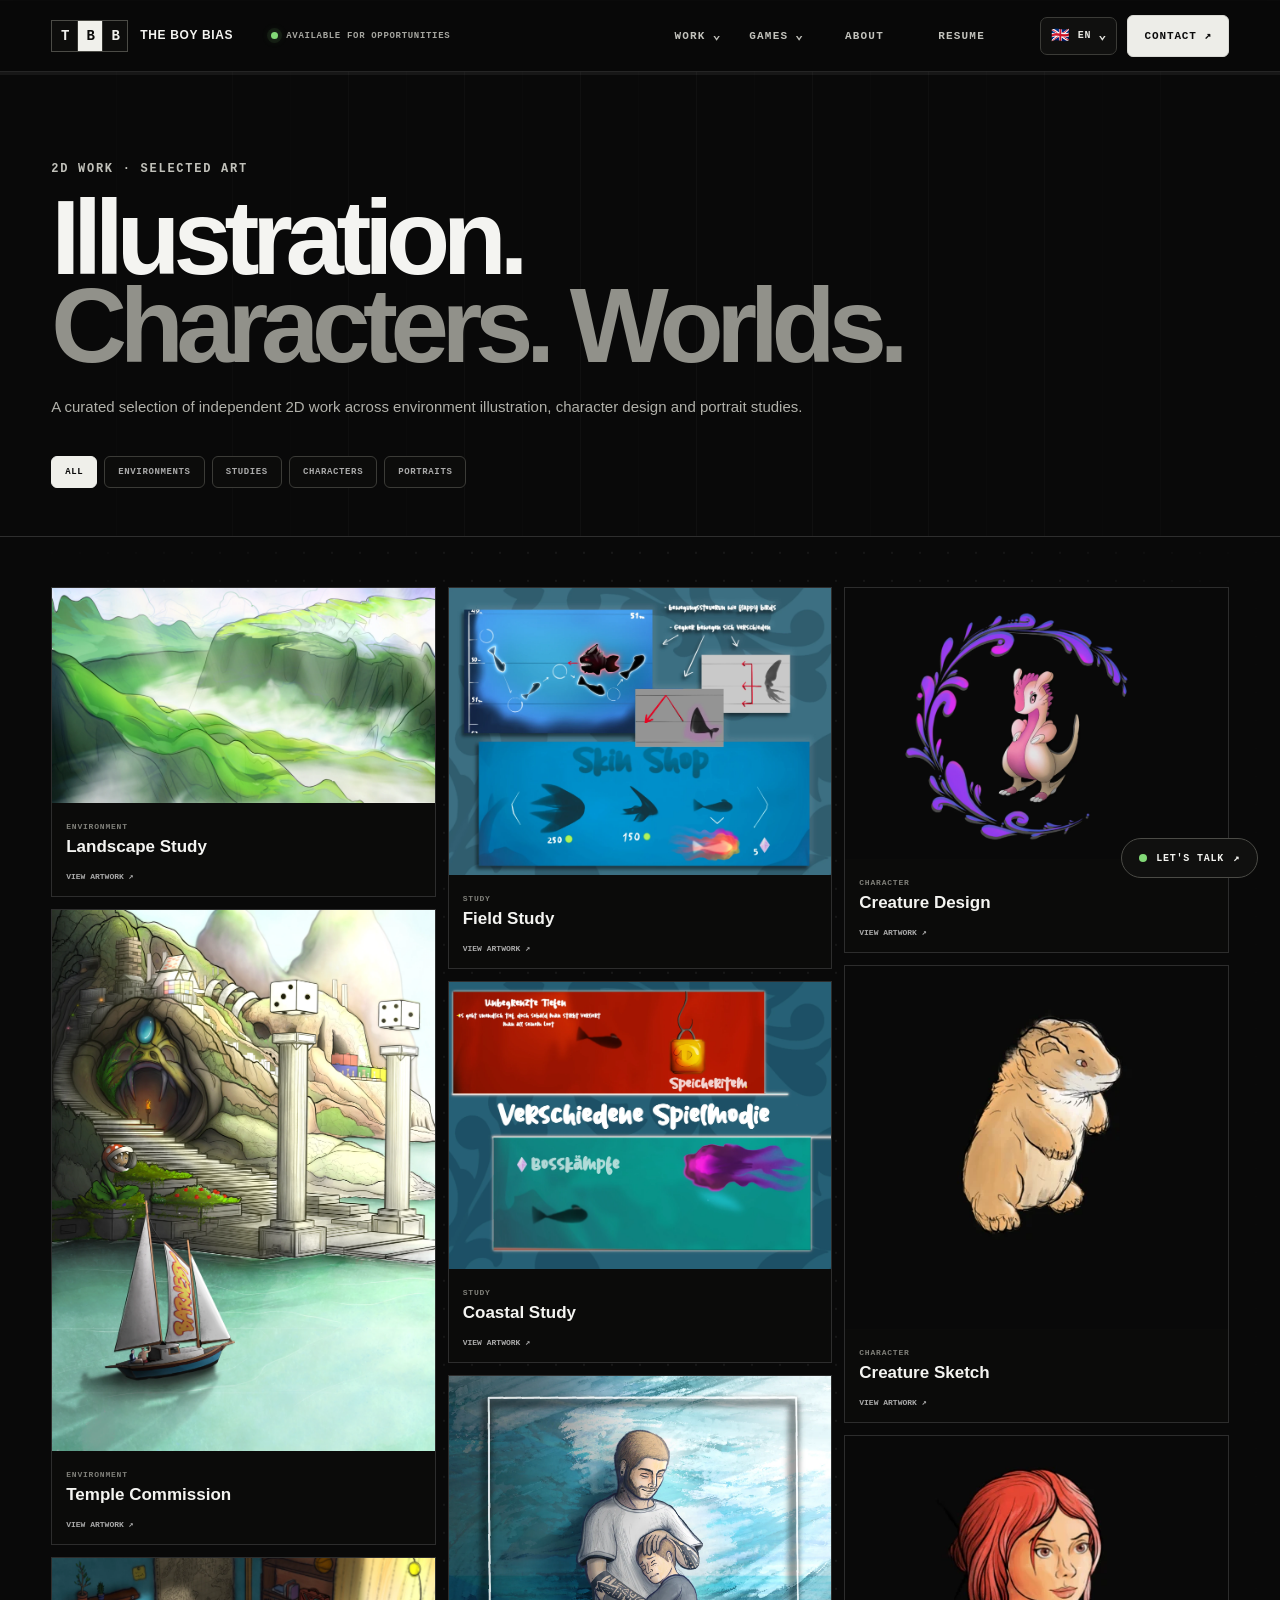
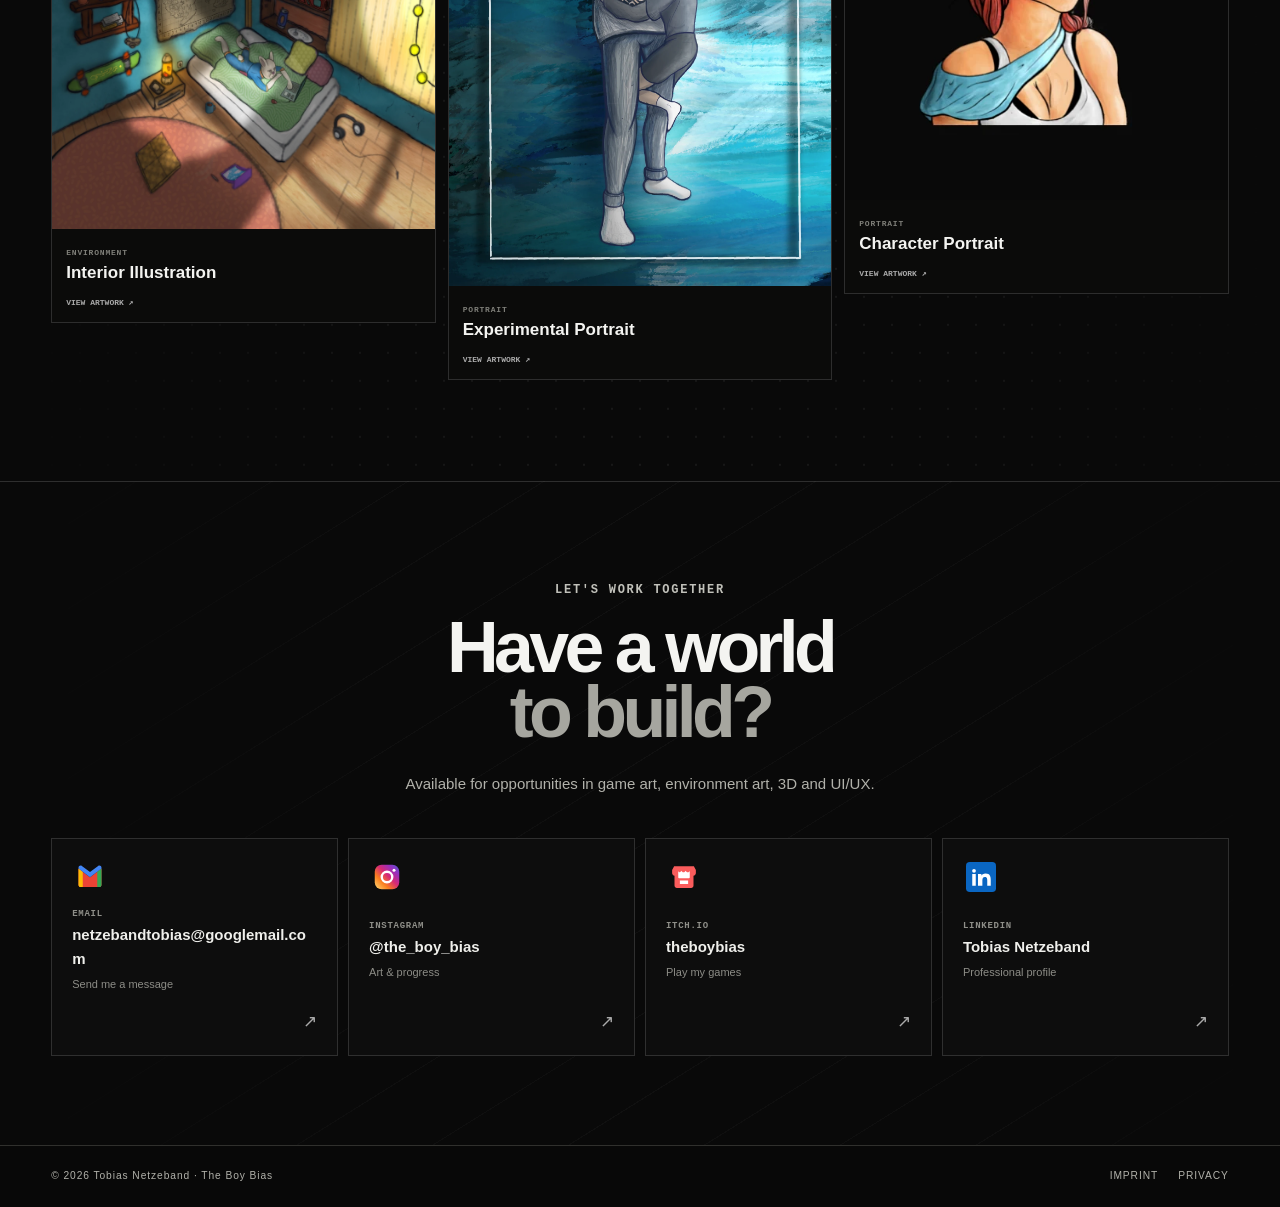
==== commit c59ffdad: "Contact Navigation" ====
--- a/2d-work.html
+++ b/2d-work.html
@@ -1,6 +1,6 @@
 <!DOCTYPE html>
 
-<html lang="en"><head><meta charset="utf-8"/><meta content="width=device-width,initial-scale=1" name="viewport"/><title>2D Work | The Boy Bias</title><link href="styles-v816.css" rel="stylesheet"/></head><body id="top"><a class="skip-link" href="#main-content">Skip to content</a><header class="global-header">
+<html lang="en"><head><meta charset="utf-8"/><meta content="width=device-width,initial-scale=1" name="viewport"/><title>2D Work | The Boy Bias</title><link href="styles-v817.css" rel="stylesheet"/></head><body id="top"><a class="skip-link" href="#main-content">Skip to content</a><header class="global-header">
 <a class="brand" href="index.html#top"><span aria-hidden="true" class="tbb-mark"><span>T</span><span>B</span><span>B</span></span><span class="tbb-wordmark"><strong>THE BOY BIAS</strong></span></a>
 <span class="brand-status"><i></i><span>AVAILABLE FOR OPPORTUNITIES</span></span>
 <nav aria-label="Primary navigation" id="site-nav">
@@ -8,7 +8,7 @@
 <div class="nav-group"><button class="nav-parent" type="button" aria-expanded="false"><span>Games</span><span class="nav-chevron">⌄</span></button><div class="nav-submenu nav-submenu-wide"><a href="games.html">All Games</a><a href="bedtime-is-a-lie.html">Bedtime Is A Lie</a><a href="strange-day.html">Strange Day</a><a href="dungeon-diver.html">Dungeon Diver</a><a href="lost-little-boy.html">Lost Little Boy</a></div></div>
 <a href="index.html#about">About</a><a href="assets/docs/CV_Tobias_Netzeband.pdf">Resume</a>
 </nav>
-<div class="header-actions"><div class="language-menu"><button class="language-button" type="button" aria-expanded="false" aria-label="Change language"><span class="language-current-flag">🇬🇧</span><span class="language-current-code">EN</span><span class="nav-chevron">⌄</span></button><div class="language-options"><button type="button" data-language="en"><span aria-hidden="true">🇬🇧</span> English</button><button type="button" data-language="de"><span aria-hidden="true">🇩🇪</span> Deutsch</button></div></div><a class="header-contact" href="index.html#contact">Contact ↗</a></div>
+<div class="header-actions"><div class="language-menu"><button class="language-button" type="button" aria-expanded="false" aria-label="Change language"><span class="language-current-flag">🇬🇧</span><span class="language-current-code">EN</span><span class="nav-chevron">⌄</span></button><div class="language-options"><button type="button" data-language="en"><span aria-hidden="true">🇬🇧</span> English</button><button type="button" data-language="de"><span aria-hidden="true">🇩🇪</span> Deutsch</button></div></div><a class="header-contact" href="#contact">Contact ↗</a></div>
 <button aria-controls="site-nav" aria-expanded="false" aria-label="Open navigation" class="mobile-menu-toggle" type="button"><span></span><span></span></button>
 </header>
 <div class="global-progress" aria-hidden="true"><span></span></div>
@@ -54,4 +54,4 @@
 </script>
 <script defer="" src="site.js"></script>
 <div class="legal-footer"><span>© 2026 Tobias Netzeband · The Boy Bias</span><div><a href="imprint.html">IMPRINT</a><a href="privacy.html">PRIVACY</a></div></div>
-<script defer src="ux-v816.js"></script></body></html>+<script defer src="ux-v816.js"></script><div class="quick-contact" id="quick-contact"><button class="quick-contact-toggle" type="button"><i></i>LET'S TALK <span class="cta-arrow">↗</span></button><div class="quick-contact-panel"><small>AVAILABLE FOR OPPORTUNITIES</small><a href="mailto:netzebandtobias@googlemail.com">Email <b>↗</b></a><a href="https://de.linkedin.com/in/tobias-netzeband-4996a3289" target="_blank" rel="noopener">LinkedIn <b>↗</b></a><a href="https://www.instagram.com/the_boy_bias/" target="_blank" rel="noopener">Instagram <b>↗</b></a><a href="https://theboybias.itch.io/" target="_blank" rel="noopener">itch.io <b>↗</b></a><button class="copy-email" type="button">COPY EMAIL <b>+</b></button></div></div><script>(function(){var q=document.getElementById("quick-contact"),t=q&&q.querySelector(".quick-contact-toggle");if(t)t.onclick=function(){q.classList.toggle("open")};var c=q&&q.querySelector(".copy-email");if(c)c.onclick=function(){if(navigator.clipboard)navigator.clipboard.writeText("netzebandtobias@googlemail.com");c.firstChild.textContent="EMAIL COPIED "};})();</script></body></html>
--- a/styles-v817.css
+++ b/styles-v817.css
@@ -0,0 +1,3501 @@
+
+:root{
+  --bg:#090909;
+  --panel:#111111;
+  --panel-2:#151515;
+  --text:#f4f4f1;
+  --muted:#b1b1aa;
+  --subtle:#85857f;
+  --line:#30302d;
+  --line-strong:#4b4b46;
+  --accent:#c8ff79;
+  --max:1600px;
+}
+*{box-sizing:border-box}
+html{scroll-behavior:smooth;background:var(--bg)}
+body{
+  margin:0;
+  background:var(--bg);
+  color:var(--text);
+  font-family:Arial,Helvetica,sans-serif;
+  font-size:16px;
+  line-height:1.6;
+  -webkit-font-smoothing:antialiased;
+  text-rendering:optimizeLegibility;
+}
+a{color:inherit}
+img,video{display:block}
+header{
+  height:82px;
+  padding:0 max(28px,5vw);
+  position:fixed;
+  z-index:50;
+  top:0;left:0;right:0;
+  display:flex;
+  align-items:center;
+  border-bottom:1px solid rgba(255,255,255,.12);
+  background:rgba(9,9,9,.88);
+  backdrop-filter:blur(18px);
+}
+.brand{
+  display:flex;gap:12px;align-items:center;text-decoration:none;
+  font-size:12px;font-weight:800;letter-spacing:.14em;
+}
+.brand b{
+  border:1px solid #8d8d86;
+  padding:8px;
+  font:600 11px monospace;
+}
+nav{margin:auto;display:flex;gap:34px}
+nav a,.status{
+  font:600 11px monospace;
+  text-transform:uppercase;
+  letter-spacing:.11em;
+  text-decoration:none;
+  color:#c2c2bc;
+  transition:.2s ease;
+}
+nav a:hover,.status:hover{color:#fff}
+.status i{
+  display:inline-block;width:8px;height:8px;background:var(--accent);
+  border-radius:50%;margin-right:8px;box-shadow:0 0 14px rgba(200,255,121,.8)
+}
+.hero{
+  height:100vh;min-height:760px;position:relative;
+  display:flex;align-items:flex-end;
+  padding:0 max(28px,7vw) 9vh;
+  overflow:hidden;
+}
+.hero-media,.hero-shade{position:absolute;inset:0}
+.hero-media img{width:100%;height:100%;object-fit:cover;filter:saturate(.92) contrast(1.05)}
+.hero-shade{
+  background:
+    linear-gradient(90deg,rgba(5,5,5,.96) 0%,rgba(5,5,5,.80) 35%,rgba(5,5,5,.20) 75%),
+    linear-gradient(0deg,rgba(8,8,8,.88) 0%,rgba(8,8,8,.10) 58%);
+}
+.hero-copy{z-index:2;max-width:1100px}
+.kicker{
+  font:700 12px monospace;
+  letter-spacing:.18em;
+  color:#c1c1ba;
+  text-transform:uppercase;
+  margin-bottom:18px;
+}
+.hero h1,.project-title h1{
+  font-size:clamp(54px,7.2vw,112px);
+  line-height:.86;
+  letter-spacing:-.07em;
+  margin:18px 0 24px;
+  font-weight:800;
+}
+.hero h1 span,h2 span,.project-title h1 span{color:#a6a69f}
+.lead{
+  max-width:680px;
+  color:#d0d0ca;
+  font-size:17px;
+  line-height:1.75;
+}
+.actions{display:flex;gap:10px;margin-top:34px;flex-wrap:wrap}
+.btn{
+  display:inline-block;
+  border:1px solid var(--line-strong);
+  padding:15px 19px;
+  text-decoration:none;
+  text-transform:uppercase;
+  font:700 11px monospace;
+  letter-spacing:.11em;
+  transition:.2s ease;
+}
+.btn:hover{border-color:#777;transform:translateY(-2px)}
+.btn.light{background:#f2f2ee;color:#0c0c0c;border-color:#f2f2ee}
+.btn.light:hover{background:#fff;border-color:#fff}
+.hero-project{
+  z-index:3;position:absolute;right:max(28px,5vw);bottom:5vh;
+  width:min(360px,30vw);
+  border-top:1px solid rgba(255,255,255,.42);
+  padding-top:14px;text-decoration:none;display:grid;gap:6px
+}
+.hero-project small{font:700 10px monospace;color:#c3c3bd;letter-spacing:.07em}
+.hero-project strong{font-size:18px}
+.hero-project span{font:600 10px monospace;color:#b3b3ac}
+.ticker{overflow:hidden;border-block:1px solid var(--line);white-space:nowrap;background:#0d0d0d}
+.ticker div{
+  padding:17px 0;
+  font:700 11px monospace;
+  color:#9d9d96;
+  letter-spacing:.16em;
+  animation:move 25s linear infinite
+}
+@keyframes move{to{transform:translateX(-35%)}}
+
+.section{
+  width:min(100%,var(--max));
+  margin:0 auto;
+  padding:clamp(92px,9vw,150px) max(28px,8vw);
+}
+.dark{
+  background:var(--panel);
+  width:100%;
+  max-width:none;
+  padding-left:max(28px,8vw);
+  padding-right:max(28px,8vw);
+}
+.dark>*{max-width:calc(var(--max) - 16vw);margin-left:auto;margin-right:auto}
+
+.head{
+  display:flex;justify-content:space-between;gap:60px;align-items:end;
+  margin-bottom:64px
+}
+.head h2,.feature h2,.contact h2,.next h2{
+  font-size:clamp(48px,5.6vw,82px);
+  letter-spacing:-.065em;
+  line-height:.9;
+  margin:0;
+  font-weight:800;
+}
+.head>p{
+  max-width:470px;
+  color:var(--muted);
+  font-size:15px;
+  line-height:1.8;
+}
+.filters{
+  display:flex;gap:8px;flex-wrap:wrap;
+  margin-bottom:28px
+}
+.filters button,.switch button{
+  border:1px solid #3d3d39;
+  background:#101010;
+  color:#b1b1aa;
+  padding:12px 15px;
+  font:700 11px monospace;
+  text-transform:uppercase;
+  letter-spacing:.07em;
+  cursor:pointer;
+  transition:.2s ease;
+}
+.filters button:hover,.switch button:hover{border-color:#777;color:#fff}
+.filters button.active,.switch button.active{
+  background:#f0f0ec;color:#111;border-color:#f0f0ec
+}
+.grid{
+  display:grid;
+  grid-template-columns:repeat(2,1fr);
+  gap:18px
+}
+.card{
+  border:1px solid var(--line);
+  text-decoration:none;
+  background:var(--panel);
+  transition:.28s ease;
+  overflow:hidden
+}
+.card:hover{transform:translateY(-5px);border-color:#666}
+.card figure{
+  height:440px;margin:0;position:relative;
+  overflow:hidden;background:#181818
+}
+.card.wide{grid-column:span 2}
+.card.wide figure{height:620px}
+.card img,.card video{
+  width:100%;height:100%;object-fit:cover;
+  transition:.6s ease
+}
+.card:hover img{transform:scale(1.015)}
+.card label{
+  position:absolute;left:16px;top:16px;
+  background:rgba(5,5,5,.90);
+  padding:9px 11px;
+  font:700 10px monospace;
+  letter-spacing:.1em;
+  color:#e4e4df;
+  border:1px solid rgba(255,255,255,.08)
+}
+.card>div{display:flex;justify-content:space-between;align-items:center;padding:20px}
+.card b{display:block;font-size:21px;letter-spacing:-.02em}
+.card small{
+  display:block;color:#a0a099;
+  font:700 10px monospace;
+  text-transform:uppercase;
+  margin-top:7px
+}
+.card em{font-style:normal;color:#aaa;font-size:18px}
+
+.discipline{
+  display:grid;grid-template-columns:1fr 1fr;
+  border-left:1px solid var(--line);border-top:1px solid var(--line);
+  margin-top:58px
+}
+.discipline a{
+  min-height:330px;
+  border-right:1px solid var(--line);
+  border-bottom:1px solid var(--line);
+  padding:28px;text-decoration:none;position:relative;
+  transition:.25s ease
+}
+.discipline a:hover{background:#171717}
+.discipline i{font:700 10px monospace;color:#979790}
+.discipline b{
+  display:block;
+  font-size:clamp(42px,4vw,62px);
+  line-height:1;
+  letter-spacing:-.055em;
+  margin-top:86px
+}
+.discipline p{
+  color:#aaa;
+  font-size:14px;
+  max-width:480px;
+  line-height:1.7
+}
+.discipline em{position:absolute;right:28px;bottom:28px;font-style:normal;color:#aaa;font-size:20px}
+
+.feature{
+  display:grid;grid-template-columns:.72fr 1.28fr;
+  gap:7vw;align-items:center
+}
+.feature>div>p:not(.kicker){
+  color:var(--muted);
+  line-height:1.8;
+  font-size:15px
+}
+.tags{display:flex;flex-wrap:wrap;gap:7px;margin:28px 0}
+.tags i{
+  font:700 10px monospace;
+  font-style:normal;
+  color:#b2b2ac;
+  border:1px solid #3a3a37;
+  padding:8px 10px
+}
+.feature-img{
+  aspect-ratio:16/10;
+  position:relative;
+  overflow:hidden;border:1px solid var(--line-strong)
+}
+.feature-img img{width:100%;height:100%;object-fit:cover}
+.feature-img span{
+  position:absolute;right:16px;bottom:16px;
+  background:rgba(5,5,5,.9);
+  padding:10px 12px;
+  font:700 10px monospace;
+  letter-spacing:.06em
+}
+.about{
+  display:grid;grid-template-columns:1fr 1fr;gap:10vw
+}
+.about .big,.project-meta .big{
+  font-size:clamp(28px,3vw,46px);
+  line-height:1.17;
+  letter-spacing:-.045em;
+  margin:0
+}
+.about>div>p{
+  color:var(--muted);
+  font-size:15px;
+  line-height:1.85
+}
+.textlink{font:700 11px monospace;text-transform:uppercase;color:#e8e8e3}
+.contact{text-align:center}
+.contact .muted,.next>p{color:var(--muted);font-size:15px}
+.contact h2{margin:18px 0 28px}
+
+footer{
+  border-top:1px solid var(--line);
+  padding:22px max(28px,5vw);
+  display:flex;justify-content:space-between;
+  color:#8d8d86;font:700 10px monospace;
+  letter-spacing:.05em
+}
+
+/* Project page */
+.project-hero{height:94vh;min-height:720px;position:relative}
+.project-hero>img{width:100%;height:100%;object-fit:cover}
+.project-overlay{
+  position:absolute;inset:0;
+  background:linear-gradient(0deg,rgba(7,7,7,.94),rgba(7,7,7,.08) 68%)
+}
+.project-title{position:absolute;left:max(28px,7vw);bottom:7vh;max-width:1100px}
+.project-title p:last-child{color:#d2d2cc;font-size:16px}
+.project-meta{
+  display:grid;grid-template-columns:1.15fr .85fr;gap:10vw
+}
+.meta-list p{
+  display:grid;grid-template-columns:145px 1fr;
+  border-top:1px solid var(--line);
+  padding:16px 0;margin:0;
+  font-size:14px;color:#d4d4ce
+}
+.meta-list span{font:700 10px monospace;color:#979790;letter-spacing:.06em}
+.video-section video{
+  width:100%;max-height:82vh;background:#000;
+  border:1px solid var(--line)
+}
+.daynight{position:relative}
+.daynight img{
+  width:100%;display:block;
+  aspect-ratio:16/9;object-fit:cover;
+  border:1px solid var(--line);
+  transition:opacity .2s ease
+}
+.switch{
+  position:absolute;z-index:2;top:18px;left:18px;
+  background:rgba(5,5,5,.90);padding:6px
+}
+.turnaround{
+  display:grid;grid-template-columns:1.45fr .55fr;
+  gap:5vw;align-items:center;margin-top:90px
+}
+.turnaround video{
+  width:100%;background:#080808;border:1px solid var(--line)
+}
+.turnaround h3{
+  font-size:clamp(34px,3.6vw,54px);
+  line-height:1;
+  letter-spacing:-.05em;
+  margin:12px 0 20px
+}
+.turnaround p:last-child{color:var(--muted);font-size:14px}
+.asset-grid{
+  display:grid;grid-template-columns:repeat(3,1fr);gap:18px
+}
+.asset-grid article{
+  border:1px solid var(--line);
+  background:var(--panel);
+  transition:.25s ease
+}
+.asset-grid article:hover{border-color:#62625d;transform:translateY(-3px)}
+.asset-grid video{
+  width:100%;aspect-ratio:1/1;object-fit:cover;background:#050505
+}
+.asset-grid h3{
+  margin:16px 16px 4px;
+  font-size:22px;
+  letter-spacing:-.02em
+}
+.asset-grid p{
+  margin:0 16px 16px;
+  font:700 10px monospace;color:#9c9c95;text-transform:uppercase
+}
+.gallery{
+  display:grid;grid-template-columns:1fr 1fr;gap:14px
+}
+.gallery img{
+  width:100%;height:100%;min-height:360px;object-fit:cover;
+  border:1px solid var(--line)
+}
+.gallery img:first-child{grid-column:span 2}
+.next{text-align:center}
+.next p{
+  max-width:680px;margin:22px auto 36px;
+  line-height:1.85
+}
+
+@media(max-width:1000px){
+  nav,.status{display:none}
+  .hero{padding:0 26px 8vh}
+  .hero-project{display:none}
+  .section{padding:90px 26px}
+  .dark{padding-left:26px;padding-right:26px}
+  .dark>*{max-width:none}
+  .head,.feature,.about,.project-meta,.turnaround{display:block}
+  .head>p{margin-top:28px}
+  .grid,.discipline,.asset-grid,.gallery{grid-template-columns:1fr}
+  .card.wide,.gallery img:first-child{grid-column:span 1}
+  .card figure,.card.wide figure{height:390px}
+  .feature-img{display:block;margin-top:48px}
+  .about>div{margin-top:34px}
+  .project-title{left:26px;right:26px}
+  .turnaround>div{margin-top:30px}
+  .asset-grid article{margin-bottom:8px}
+}
+@media(max-width:620px){
+  header{height:72px;padding:0 18px}
+  .brand{font-size:11px}
+  .hero{min-height:690px;padding-left:18px;padding-right:18px}
+  .hero h1,.project-title h1{font-size:clamp(48px,15vw,72px)}
+  .lead{font-size:15px}
+  .section{padding:76px 18px}
+  .dark{padding-left:18px;padding-right:18px}
+  .head h2,.feature h2,.contact h2,.next h2{font-size:clamp(44px,13vw,64px)}
+  .card figure,.card.wide figure{height:320px}
+  .discipline a{min-height:285px;padding:22px}
+  .discipline b{margin-top:68px}
+  .project-title{left:18px;right:18px}
+  .project-hero{min-height:650px}
+  .meta-list p{grid-template-columns:110px 1fr}
+  footer{flex-direction:column;gap:8px;padding:20px 18px}
+}
+
+
+/* V2.3 header and contact refinement */
+header{
+  height:72px;
+  padding:0 max(24px,4vw);
+  gap:34px;
+}
+.brand{
+  flex:0 0 auto;
+  font-size:12px;
+}
+.brand b{
+  padding:7px;
+  font-size:10px;
+}
+nav{
+  margin-left:auto;
+  margin-right:0;
+  gap:10px;
+  align-items:center;
+}
+nav a{
+  font-size:13px;
+  letter-spacing:.06em;
+  padding:12px 13px;
+  border-radius:2px;
+}
+nav a:hover{
+  background:#161616;
+}
+.header-actions{
+  display:flex;
+  align-items:center;
+  gap:10px;
+  margin-left:8px;
+}
+.status{
+  font-size:11px;
+  padding:10px 0;
+  white-space:nowrap;
+}
+.header-contact{
+  display:inline-flex;
+  align-items:center;
+  justify-content:center;
+  min-height:42px;
+  padding:0 16px;
+  border:1px solid #d9d9d4;
+  background:#ededE8;
+  color:#0d0d0d;
+  text-decoration:none;
+  text-transform:uppercase;
+  font:700 11px monospace;
+  letter-spacing:.08em;
+  transition:.2s ease;
+}
+.header-contact:hover{
+  background:#fff;
+  border-color:#fff;
+  transform:translateY(-1px);
+}
+.project-contact{
+  text-align:center;
+  border-top:1px solid var(--line);
+}
+.project-contact h2{
+  font-size:clamp(40px,4.8vw,72px);
+  line-height:.95;
+  letter-spacing:-.05em;
+  margin:14px 0 18px;
+}
+.project-contact>p:not(.kicker){
+  max-width:620px;
+  margin:0 auto;
+  color:var(--muted);
+  font-size:15px;
+}
+.project-contact .actions{
+  justify-content:center;
+}
+
+@media(max-width:1100px){
+  header{
+    height:68px;
+    gap:18px;
+  }
+  nav{
+    gap:2px;
+  }
+  nav a{
+    font-size:12px;
+    padding:10px 9px;
+  }
+  .status{
+    display:none;
+  }
+}
+@media(max-width:820px){
+  header{
+    justify-content:space-between;
+  }
+  nav{
+    display:none;
+  }
+  .header-actions{
+    margin-left:auto;
+  }
+  .header-contact{
+    min-height:40px;
+    padding:0 13px;
+    font-size:10px;
+  }
+}
+
+
+/* V3.1 case study layout polish */
+body{
+  overflow-x:hidden;
+}
+main, section, div, figure, article{
+  min-width:0;
+}
+img, video{
+  max-width:100%;
+}
+.v3-case .section{
+  overflow:hidden;
+}
+
+/* Homepage hero image composition */
+.hero-media img{
+  object-position:center center;
+}
+.hero-shade{
+  background:
+    linear-gradient(90deg,rgba(5,5,5,.93) 0%,rgba(5,5,5,.72) 36%,rgba(5,5,5,.16) 72%),
+    linear-gradient(0deg,rgba(7,7,7,.88) 0%,rgba(7,7,7,.06) 62%);
+}
+
+/* Project hero */
+.v3-hero{
+  height:min(900px,92vh);
+  min-height:680px;
+  overflow:hidden;
+}
+.v3-hero>img{
+  object-position:center center;
+  filter:saturate(.92) contrast(1.07);
+}
+.v3-hero .project-overlay{
+  background:
+    linear-gradient(90deg,rgba(4,4,4,.84) 0%,rgba(4,4,4,.47) 42%,rgba(4,4,4,.08) 74%),
+    linear-gradient(0deg,rgba(5,5,5,.96) 0%,rgba(5,5,5,.60) 35%,rgba(5,5,5,.06) 72%);
+}
+.v3-hero .project-title{
+  max-width:920px;
+}
+.v3-hero .project-title h1{
+  text-shadow:0 2px 18px rgba(0,0,0,.45);
+}
+.v3-hero .project-title>p:not(.kicker){
+  max-width:650px;
+  color:#ecece7;
+  font-size:17px;
+  line-height:1.65;
+}
+.hero-facts{
+  display:flex;
+  flex-wrap:wrap;
+  gap:8px;
+  margin-top:24px;
+}
+.hero-facts span{
+  padding:8px 10px;
+  border:1px solid rgba(255,255,255,.32);
+  background:rgba(5,5,5,.42);
+  backdrop-filter:blur(8px);
+  font:700 10px monospace;
+  letter-spacing:.08em;
+}
+
+/* Intro and contribution */
+.case-intro{
+  display:grid;
+  grid-template-columns:minmax(0,1.2fr) minmax(340px,.8fr);
+  gap:clamp(48px,8vw,120px);
+  align-items:start;
+}
+.case-statement h2{
+  margin:0 0 28px;
+  font-size:clamp(46px,5.4vw,78px);
+  line-height:.94;
+  letter-spacing:-.06em;
+}
+.case-statement>p:last-child{
+  max-width:720px;
+  color:var(--muted);
+  font-size:16px;
+  line-height:1.85;
+}
+.contribution{
+  width:100%;
+}
+
+/* Day and night comparison */
+.split-showcase{
+  display:grid;
+  grid-template-columns:repeat(2,minmax(0,1fr));
+  gap:16px;
+  width:100%;
+}
+.split-showcase figure{
+  margin:0;
+  position:relative;
+  overflow:hidden;
+  border:1px solid var(--line);
+  background:#080808;
+}
+.split-showcase img{
+  width:100%;
+  height:auto;
+  aspect-ratio:16/10;
+  object-fit:cover;
+}
+.split-showcase figcaption{
+  position:absolute;
+  left:14px;
+  bottom:14px;
+  padding:8px 10px;
+  background:rgba(5,5,5,.84);
+  border:1px solid rgba(255,255,255,.12);
+  font:700 10px monospace;
+  letter-spacing:.09em;
+  color:#ededE8;
+}
+
+/* Environment overview */
+.environment-feature{
+  width:100%;
+  max-width:1400px;
+  margin:0 auto;
+  position:relative;
+  overflow:hidden;
+  border:1px solid var(--line);
+  background:#080808;
+}
+.environment-feature>img{
+  width:100%;
+  height:auto;
+  aspect-ratio:16/9;
+  object-fit:cover;
+}
+.environment-notes{
+  position:absolute;
+  inset:0;
+  pointer-events:none;
+}
+.environment-notes .note{
+  position:absolute;
+  padding:7px 9px;
+  background:rgba(7,7,7,.82);
+  border:1px solid rgba(255,255,255,.22);
+  color:#f1f1ec;
+  font:700 9px monospace;
+  letter-spacing:.07em;
+  white-space:nowrap;
+}
+.environment-notes .n1{left:17%;top:45%}
+.environment-notes .n2{left:56%;top:34%}
+.environment-notes .n3{right:7%;top:23%}
+.environment-notes .n4{left:37%;bottom:13%}
+
+/* Sketches */
+.sketch-grid{
+  display:grid;
+  grid-template-columns:1.35fr .825fr .825fr;
+  gap:14px;
+  width:100%;
+  align-items:stretch;
+}
+.sketch-grid figure{
+  margin:0;
+  min-width:0;
+  overflow:hidden;
+  border:1px solid var(--line);
+  background:#0b0b0b;
+}
+.sketch-grid img{
+  width:100%;
+  height:100%;
+  min-height:330px;
+  max-height:600px;
+  object-fit:contain;
+  padding:18px;
+}
+
+/* Paranormal comparison */
+.paranormal-grid{
+  display:grid;
+  grid-template-columns:repeat(2,minmax(0,1fr));
+  gap:16px;
+  width:100%;
+}
+.paranormal-grid article{
+  overflow:hidden;
+  border:1px solid var(--line);
+  background:#0c0c0c;
+}
+.paranormal-grid video{
+  width:100%;
+  aspect-ratio:16/9;
+  object-fit:cover;
+  background:#030303;
+}
+.paranormal-grid article>div{
+  display:flex;
+  justify-content:space-between;
+  align-items:center;
+  gap:20px;
+  padding:15px 17px;
+}
+.paranormal-grid b{
+  font:700 11px monospace;
+  letter-spacing:.08em;
+}
+.paranormal-grid span{
+  color:var(--muted);
+  font-size:13px;
+}
+.horror-shot{
+  display:grid;
+  grid-template-columns:minmax(0,1.35fr) minmax(260px,.65fr);
+  align-items:center;
+  gap:clamp(32px,6vw,90px);
+  margin-top:clamp(60px,8vw,110px);
+}
+.horror-shot img{
+  width:100%;
+  height:auto;
+  max-height:700px;
+  object-fit:cover;
+  border:1px solid var(--line);
+}
+.horror-shot h3,
+.character-feature h3,
+.note-feature h3{
+  margin:12px 0 18px;
+  font-size:clamp(34px,3.5vw,55px);
+  line-height:1;
+  letter-spacing:-.05em;
+}
+
+/* Character and note feature */
+.character-feature,
+.note-feature{
+  display:grid;
+  grid-template-columns:minmax(280px,.72fr) minmax(0,1.28fr);
+  align-items:center;
+  gap:clamp(36px,7vw,110px);
+  margin-top:clamp(70px,9vw,130px);
+}
+.character-feature img{
+  width:100%;
+  max-height:680px;
+  object-fit:contain;
+  background:#0a0a0a;
+  border:1px solid var(--line);
+}
+.character-feature>div>p:last-child,
+.note-feature>div>p:last-child{
+  color:var(--muted);
+  font-size:15px;
+  line-height:1.8;
+}
+.note-feature{
+  grid-template-columns:minmax(0,1.25fr) minmax(280px,.75fr);
+}
+.note-feature img{
+  width:100%;
+  height:auto;
+  max-height:720px;
+  object-fit:contain;
+  border:1px solid var(--line);
+  background:#101010;
+}
+
+/* Final gallery */
+.v3-gallery{
+  display:grid;
+  grid-template-columns:repeat(2,minmax(0,1fr));
+  gap:14px;
+  width:100%;
+}
+.v3-gallery img{
+  width:100%;
+  height:420px;
+  object-fit:cover;
+  border:1px solid var(--line);
+}
+.v3-gallery .g-wide{
+  grid-column:1 / -1;
+  height:auto;
+  aspect-ratio:16/8;
+}
+
+/* Keep all full-width dark section content centered safely */
+.v3-case .dark>*{
+  width:100%;
+  box-sizing:border-box;
+}
+
+@media(max-width:1050px){
+  .case-intro{
+    grid-template-columns:1fr;
+  }
+  .sketch-grid{
+    grid-template-columns:1fr 1fr;
+  }
+  .sketch-grid figure:first-child{
+    grid-column:1 / -1;
+  }
+  .horror-shot,
+  .character-feature,
+  .note-feature{
+    grid-template-columns:1fr;
+  }
+  .character-feature img{
+    max-height:560px;
+  }
+  .note-feature img{
+    order:-1;
+  }
+}
+@media(max-width:760px){
+  .v3-hero{
+    min-height:620px;
+    height:82vh;
+  }
+  .v3-hero>img{
+    object-position:58% center;
+  }
+  .split-showcase,
+  .paranormal-grid,
+  .sketch-grid,
+  .v3-gallery{
+    grid-template-columns:1fr;
+  }
+  .sketch-grid figure:first-child,
+  .v3-gallery .g-wide{
+    grid-column:auto;
+  }
+  .split-showcase img{
+    aspect-ratio:16/11;
+  }
+  .environment-feature>img{
+    aspect-ratio:4/3;
+  }
+  .environment-notes .note{
+    font-size:8px;
+    padding:5px 6px;
+  }
+  .sketch-grid img{
+    min-height:240px;
+    max-height:480px;
+  }
+  .v3-gallery img,
+  .v3-gallery .g-wide{
+    height:auto;
+    aspect-ratio:4/3;
+  }
+}
+@media(max-width:520px){
+  .environment-notes{
+    display:none;
+  }
+  .v3-hero .project-title>p:not(.kicker){
+    font-size:15px;
+  }
+}
+
+
+/* V3.2 image interaction and hero composition */
+.zoomable{
+  cursor:zoom-in;
+}
+.lightbox{
+  position:fixed;
+  inset:0;
+  z-index:1000;
+  display:none;
+  align-items:center;
+  justify-content:center;
+  padding:32px;
+  background:rgba(0,0,0,.94);
+  backdrop-filter:blur(10px);
+}
+.lightbox.open{
+  display:flex;
+}
+.lightbox img{
+  max-width:min(94vw,1800px);
+  max-height:90vh;
+  width:auto;
+  height:auto;
+  object-fit:contain;
+  box-shadow:0 20px 70px rgba(0,0,0,.55);
+}
+.lightbox-close{
+  position:absolute;
+  top:20px;
+  right:24px;
+  width:46px;
+  height:46px;
+  border:1px solid rgba(255,255,255,.28);
+  background:rgba(10,10,10,.75);
+  color:#fff;
+  font-size:28px;
+  line-height:1;
+  cursor:pointer;
+}
+
+/* Homepage hero: preserve full composition and extend the left fade further right */
+.hero-media img{
+  object-position:center 52%;
+}
+.hero-shade{
+  background:
+    linear-gradient(90deg,
+      rgba(5,5,5,.98) 0%,
+      rgba(5,5,5,.93) 22%,
+      rgba(5,5,5,.80) 40%,
+      rgba(5,5,5,.58) 56%,
+      rgba(5,5,5,.22) 72%,
+      rgba(5,5,5,.05) 100%),
+    linear-gradient(0deg,rgba(7,7,7,.88) 0%,rgba(7,7,7,.05) 66%);
+}
+
+/* Bedtime hero: show less ceiling and more of the room */
+.v3-hero>img{
+  object-position:center 68%;
+}
+.v3-hero .project-overlay{
+  background:
+    linear-gradient(90deg,rgba(4,4,4,.90) 0%,rgba(4,4,4,.60) 38%,rgba(4,4,4,.14) 73%),
+    linear-gradient(0deg,rgba(5,5,5,.96) 0%,rgba(5,5,5,.62) 33%,rgba(5,5,5,.08) 68%);
+}
+
+/* Sketches reduced to two clean panels */
+.two-sketches{
+  grid-template-columns:repeat(2,minmax(0,1fr));
+}
+.two-sketches figure:first-child{
+  grid-column:auto;
+}
+.two-sketches img{
+  min-height:390px;
+  max-height:620px;
+}
+
+/* UI note gets more visual priority */
+.note-feature{
+  grid-template-columns:minmax(0,1.45fr) minmax(280px,.55fr);
+}
+.ui-note-image{
+  max-height:none !important;
+  width:100%;
+  object-fit:contain;
+}
+
+@media(max-width:1050px){
+  .note-feature{
+    grid-template-columns:1fr;
+  }
+  .two-sketches{
+    grid-template-columns:1fr;
+  }
+}
+@media(max-width:760px){
+  .v3-hero>img{
+    object-position:58% 72%;
+  }
+  .hero-media img{
+    object-position:58% center;
+  }
+  .lightbox{
+    padding:16px;
+  }
+  .lightbox-close{
+    top:12px;
+    right:12px;
+  }
+}
+
+
+/* V3.3 targeted fixes */
+
+/* Restore interactive Day and Night showcase */
+.daynight-v3{
+  position:relative;
+  width:100%;
+  overflow:hidden;
+  border:1px solid var(--line);
+  background:#080808;
+}
+.daynight-v3>img{
+  width:100%;
+  height:auto;
+  aspect-ratio:16/9;
+  object-fit:cover;
+  transition:opacity .22s ease;
+}
+.daynight-controls{
+  position:absolute;
+  z-index:3;
+  left:18px;
+  top:18px;
+  display:flex;
+  gap:6px;
+  padding:6px;
+  background:rgba(5,5,5,.86);
+  backdrop-filter:blur(8px);
+}
+.daynight-controls button{
+  min-height:40px;
+  padding:0 14px;
+  border:1px solid #484844;
+  background:#111;
+  color:#bcbcb5;
+  font:700 10px monospace;
+  letter-spacing:.08em;
+  text-transform:uppercase;
+  cursor:pointer;
+}
+.daynight-controls button.active{
+  background:#f1f1ed;
+  color:#111;
+  border-color:#f1f1ed;
+}
+.daynight-caption{
+  position:absolute;
+  z-index:2;
+  left:18px;
+  bottom:18px;
+  display:flex;
+  align-items:baseline;
+  gap:14px;
+  padding:10px 12px;
+  background:rgba(5,5,5,.78);
+  border:1px solid rgba(255,255,255,.10);
+}
+.daynight-caption b{
+  font:700 11px monospace;
+  letter-spacing:.08em;
+}
+.daynight-caption span{
+  color:#c0c0ba;
+  font-size:12px;
+}
+
+/* Bedtime hero framing: focus visibly lower into the room */
+.v3-hero>img{
+  object-position:center 82% !important;
+}
+.v3-hero .project-overlay{
+  background:
+    linear-gradient(90deg,rgba(4,4,4,.90) 0%,rgba(4,4,4,.58) 38%,rgba(4,4,4,.12) 74%),
+    linear-gradient(0deg,rgba(5,5,5,.95) 0%,rgba(5,5,5,.50) 30%,rgba(5,5,5,.03) 66%) !important;
+}
+
+/* Lightbox close button always stays clickable and visible */
+.lightbox{
+  pointer-events:none;
+}
+.lightbox.open{
+  pointer-events:auto;
+}
+.lightbox-close{
+  z-index:1002;
+  pointer-events:auto;
+}
+.lightbox img{
+  pointer-events:auto;
+}
+
+@media(max-width:760px){
+  .v3-hero>img{
+    object-position:58% 86% !important;
+  }
+  .daynight-caption{
+    right:18px;
+    flex-wrap:wrap;
+    gap:4px 10px;
+  }
+}
+
+
+/* V4 Games system */
+.games-hero{
+  min-height:72vh;position:relative;display:flex;align-items:flex-end;overflow:hidden;
+  border-bottom:1px solid var(--line);background:#080808
+}
+.games-hero>img{position:absolute;inset:0;width:100%;height:100%;object-fit:cover}
+.games-hero:after{content:"";position:absolute;inset:0;background:linear-gradient(90deg,rgba(5,5,5,.94),rgba(5,5,5,.55) 46%,rgba(5,5,5,.12)),linear-gradient(0deg,rgba(5,5,5,.96),transparent 65%)}
+.games-hero-copy{position:relative;z-index:2;width:min(1200px,calc(100% - 64px));margin:0 auto;padding:110px 0 70px}
+.games-hero h1{font-size:clamp(58px,9vw,128px);line-height:.82;letter-spacing:-.075em;margin:12px 0 28px}
+.games-hero h1 span,.game-copy h2 span{color:var(--accent)}
+.games-hero p:not(.kicker){max-width:670px;font-size:17px;line-height:1.7;color:#ddd}
+.game-facts{display:flex;flex-wrap:wrap;gap:8px;margin-top:25px}
+.game-facts i{font:700 10px monospace;font-style:normal;letter-spacing:.08em;border:1px solid rgba(255,255,255,.25);padding:8px 10px;background:rgba(5,5,5,.55)}
+.game-copy{display:grid;grid-template-columns:minmax(0,1.1fr) minmax(300px,.9fr);gap:clamp(40px,8vw,110px);align-items:start}
+.game-copy h2{font-size:clamp(42px,5.5vw,76px);line-height:.94;letter-spacing:-.055em;margin:10px 0 0}
+.game-copy .prose{color:var(--muted);font-size:16px;line-height:1.85}
+.game-copy .prose strong{color:#eee}
+.game-gallery{display:grid;grid-template-columns:repeat(2,minmax(0,1fr));gap:14px}
+.game-gallery img{width:100%;height:430px;object-fit:cover;border:1px solid var(--line);cursor:zoom-in}
+.game-gallery .wide{grid-column:1/-1;height:auto;aspect-ratio:16/8}
+.game-feature{display:grid;grid-template-columns:minmax(0,1.35fr) minmax(280px,.65fr);gap:clamp(35px,7vw,100px);align-items:center}
+.game-feature.reverse{grid-template-columns:minmax(280px,.65fr) minmax(0,1.35fr)}
+.game-feature img,.game-feature video{width:100%;max-height:720px;object-fit:contain;background:#080808;border:1px solid var(--line)}
+.game-feature h3{font-size:clamp(34px,4vw,58px);line-height:1;letter-spacing:-.05em;margin:10px 0 18px}
+.game-feature p{color:var(--muted);line-height:1.8}
+.process-pair{display:grid;grid-template-columns:repeat(2,minmax(0,1fr));gap:14px}
+.process-pair img{width:100%;height:430px;object-fit:cover;border:1px solid var(--line)}
+.pixel-strip{display:grid;grid-template-columns:repeat(5,1fr);gap:12px}
+.pixel-strip figure{margin:0;border:1px solid var(--line);background:#101010;padding:14px;display:flex;align-items:center;justify-content:center;min-height:190px}
+.pixel-strip img{max-width:100%;max-height:170px;image-rendering:pixelated}
+.hub-map{display:grid;grid-template-columns:repeat(4,1fr);gap:10px;margin-top:25px}
+.hub-map div{border:1px solid var(--line);padding:18px;background:#0d0d0d}
+.hub-map b{display:block;font-size:14px;margin-bottom:5px}.hub-map span{font:10px monospace;color:var(--muted)}
+.ui-state-row{display:grid;grid-template-columns:repeat(3,1fr);gap:12px}
+.ui-state-row figure{margin:0;padding:24px;border:1px solid var(--line);background:#0b0b0b;text-align:center}
+.ui-state-row img{height:150px;width:100%;object-fit:contain}
+.ui-state-row figcaption{font:700 10px monospace;letter-spacing:.08em;margin-top:12px;color:var(--muted)}
+.game-cta{display:flex;justify-content:space-between;align-items:center;gap:30px;border-top:1px solid var(--line);padding-top:35px}
+.game-cta h3{font-size:clamp(32px,4vw,56px);margin:0;letter-spacing:-.05em}
+.games-index{display:grid;grid-template-columns:repeat(2,minmax(0,1fr));gap:14px}
+.games-index a{position:relative;min-height:430px;overflow:hidden;border:1px solid var(--line);color:#fff;text-decoration:none}
+.games-index img{position:absolute;inset:0;width:100%;height:100%;object-fit:cover;transition:transform .45s ease}
+.games-index a:after{content:"";position:absolute;inset:0;background:linear-gradient(0deg,rgba(5,5,5,.94),rgba(5,5,5,.05) 65%)}
+.games-index a:hover img{transform:scale(1.025)}
+.games-index div{position:absolute;z-index:2;left:24px;right:24px;bottom:22px}
+.games-index b{display:block;font-size:28px;letter-spacing:-.035em}.games-index small{color:#bbb}
+@media(max-width:900px){
+ .game-copy,.game-feature,.game-feature.reverse{grid-template-columns:1fr}
+ .games-index{grid-template-columns:1fr}
+ .hub-map{grid-template-columns:repeat(2,1fr)}
+ .pixel-strip{grid-template-columns:repeat(2,1fr)}
+}
+@media(max-width:650px){
+ .games-hero-copy{width:calc(100% - 34px)}
+ .game-gallery,.process-pair,.ui-state-row{grid-template-columns:1fr}
+ .game-gallery .wide{grid-column:auto;aspect-ratio:4/3}
+ .game-gallery img,.process-pair img{height:auto;aspect-ratio:4/3}
+ .hub-map{grid-template-columns:1fr 1fr}
+ .pixel-strip{grid-template-columns:1fr 1fr}
+ .game-cta{align-items:flex-start;flex-direction:column}
+}
+
+
+/* V4.2 contact icons and Work grid refinement */
+.contact-links{
+  width:min(100%,980px);
+  margin:42px auto 0;
+  display:grid;
+  grid-template-columns:repeat(2,minmax(0,1fr));
+  gap:10px;
+}
+.contact-item{
+  min-width:0;
+  min-height:78px;
+  padding:14px 16px;
+  display:grid;
+  grid-template-columns:42px minmax(0,1fr) auto;
+  align-items:center;
+  gap:14px;
+  border:1px solid var(--line);
+  background:#0d0d0d;
+  text-align:left;
+  text-decoration:none;
+  transition:border-color .2s ease,background .2s ease,transform .2s ease;
+}
+.contact-item:hover{
+  border-color:#5f5f59;
+  background:#131313;
+  transform:translateY(-2px);
+}
+.contact-icon{
+  width:36px;
+  height:36px;
+  display:grid;
+  place-items:center;
+}
+.contact-icon svg{
+  width:30px;
+  height:30px;
+  display:block;
+}
+.contact-copy{
+  min-width:0;
+}
+.contact-copy small{
+  display:block;
+  color:#8f8f89;
+  font:700 9px monospace;
+  letter-spacing:.08em;
+  text-transform:uppercase;
+  margin-bottom:4px;
+}
+.contact-copy b{
+  display:block;
+  color:#efefeb;
+  font-size:13px;
+  overflow-wrap:anywhere;
+}
+.contact-item em{
+  font-style:normal;
+  color:#aaa;
+  font-size:17px;
+}
+
+/* Make Work behave like a visible browse grid rather than one oversized hero */
+#work .grid{
+  display:grid;
+  grid-template-columns:repeat(3,minmax(0,1fr));
+  gap:14px;
+}
+#work .card,
+#work .card:first-child,
+#work .card:nth-child(2),
+#work .card.wide{
+  grid-column:span 1;
+  min-height:0;
+}
+#work .card figure,
+#work .card.wide figure,
+#work .card:first-child figure{
+  height:auto;
+  min-height:0;
+  aspect-ratio:16/10;
+}
+#work .card figure img,
+#work .card figure video{
+  width:100%;
+  height:100%;
+  object-fit:cover;
+}
+#work .card>div{
+  min-height:76px;
+  padding:16px;
+}
+#work .card b{
+  font-size:18px;
+}
+#work .card small{
+  line-height:1.5;
+}
+
+/* Teddy remains fully visible and centered */
+#work .teddy-card figure{
+  background:#080808;
+}
+#work .teddy-card video{
+  object-fit:contain;
+  object-position:center center;
+}
+
+/* Slightly refine preview crops without replacing the chosen images */
+#work .bedtime-card img{
+  object-position:center 58%;
+}
+#work .strange-card img{
+  object-position:center center;
+}
+#work .dungeon-card img{
+  object-position:center center;
+}
+#work .lost-card img{
+  object-position:center center;
+}
+
+@media(max-width:1150px){
+  #work .grid{
+    grid-template-columns:repeat(2,minmax(0,1fr));
+  }
+}
+@media(max-width:720px){
+  .contact-links{
+    grid-template-columns:1fr;
+  }
+  #work .grid{
+    grid-template-columns:1fr;
+  }
+  #work .card figure,
+  #work .card.wide figure{
+    aspect-ratio:16/10;
+  }
+}
+
+html{scroll-behavior:smooth}.case-progress{position:fixed;top:0;left:0;height:2px;width:var(--progress,0%);background:var(--accent);z-index:10000}
+.quick-contact{position:fixed;right:22px;bottom:22px;z-index:9000}.quick-contact-toggle{border:1px solid #4b4b46;background:#10100f;color:#f3f3ef;border-radius:999px;padding:13px 17px;display:flex;align-items:center;gap:9px;font:700 10px monospace;letter-spacing:.08em;cursor:pointer}.quick-contact-toggle i{width:8px;height:8px;border-radius:50%;background:#82d977}.quick-contact-panel{position:absolute;right:0;bottom:56px;width:300px;padding:12px;background:#0b0b0a;border:1px solid #3a3a36;opacity:0;visibility:hidden;transform:translateY(8px);transition:.2s}.quick-contact.open .quick-contact-panel{opacity:1;visibility:visible;transform:none}.quick-contact-panel>small{display:block;padding:8px 10px 12px;color:#8f8f89;font:700 9px monospace}.quick-contact-panel a,.quick-contact-panel button{width:100%;box-sizing:border-box;border:0;border-top:1px solid #252522;background:transparent;color:#eee;padding:13px 10px;display:flex;justify-content:space-between;text-decoration:none;cursor:pointer}
+.project-nav{display:grid;grid-template-columns:1fr 1fr;border-top:1px solid var(--line);border-bottom:1px solid var(--line)}.project-nav a{padding:28px clamp(20px,5vw,65px);color:inherit;text-decoration:none}.project-nav a+a{border-left:1px solid var(--line);text-align:right}.project-nav small{display:block;color:var(--muted);font:700 9px monospace;letter-spacing:.1em;margin-bottom:6px}.project-nav b{font-size:clamp(18px,2vw,28px)}
+.skill-zone{display:grid;grid-template-columns:.85fr 1.15fr;gap:clamp(40px,7vw,90px)}.skill-list{display:grid;gap:10px}.skill-row{border:1px solid var(--line);padding:16px 17px;background:#0c0c0b}.skill-row-top{display:flex;justify-content:space-between;gap:20px}.skill-row b{font-size:14px}.skill-row em{font-style:normal;color:var(--muted);font:700 9px monospace}.skill-track{height:3px;background:#242421;margin:12px 0 10px;overflow:hidden}.skill-fill{display:block;height:100%;width:0;background:var(--accent);transition:width 1s cubic-bezier(.2,.8,.2,1)}.skill-row.visible .skill-fill{width:var(--skill)}.skill-row small{color:#8d8d87}.core-skills{display:flex;flex-wrap:wrap;gap:8px;margin-top:24px}.core-skills span{border:1px solid var(--line);padding:9px 11px;font:700 9px monospace}.skill-projects{display:flex;gap:8px;margin-top:9px}.skill-projects a{font:700 8px monospace;color:#bdbdb7;text-decoration:none;border-bottom:1px solid #555}
+.before-after{position:relative;overflow:hidden;border:1px solid var(--line);aspect-ratio:16/9;background:#080808}.before-after img{position:absolute;inset:0;width:100%;height:100%;object-fit:cover}.before-after .after{clip-path:inset(0 calc(100% - var(--split,50%)) 0 0)}.before-after input{position:absolute;inset:0;width:100%;height:100%;opacity:0;cursor:ew-resize;z-index:4}.before-after-line{position:absolute;top:0;bottom:0;left:var(--split,50%);width:1px;background:#fff;z-index:3}.before-after-line:after{content:"↔";position:absolute;top:50%;left:50%;transform:translate(-50%,-50%);width:42px;height:42px;border-radius:50%;display:grid;place-items:center;background:#0b0b0b;border:1px solid #666}.before-after label{position:absolute;z-index:2;top:14px;padding:7px 9px;background:#000b;font:700 9px monospace}.before-after .lab-a{left:14px}.before-after .lab-b{right:14px}
+.quick-facts{display:grid;grid-template-columns:repeat(5,1fr);border:1px solid var(--line);margin-top:30px}.quick-facts div{padding:15px;border-right:1px solid var(--line)}.quick-facts div:last-child{border:0}.quick-facts small{display:block;color:var(--muted);font:700 8px monospace;margin-bottom:5px}.quick-facts b{font-size:11px}
+@media(max-width:850px){.skill-zone{grid-template-columns:1fr}.quick-facts{grid-template-columns:1fr 1fr}}@media(max-width:600px){.project-nav{grid-template-columns:1fr}.project-nav a+a{border-left:0;border-top:1px solid var(--line);text-align:left}.quick-facts{grid-template-columns:1fr}}
+
+/* V5.4 consistency and branding */
+.brand{display:flex!important;align-items:center;gap:11px}.brand-mark{width:38px;height:30px;display:grid;place-items:center}.brand-mark svg{width:38px;height:30px}.brand-word{display:flex;align-items:baseline;gap:6px}.brand-word .the{font:700 8px monospace;letter-spacing:.12em;color:#8f8f89}.brand-word .boybias{font-weight:800;letter-spacing:-.025em}
+.quick-contact-toggle{transition:transform .2s,border-color .2s,background .2s}.quick-contact-toggle:hover{transform:translateY(-2px);border-color:#74746e;background:#171715}.cta-arrow{display:inline-block;transition:transform .2s}.quick-contact-toggle:hover .cta-arrow{transform:translateX(4px)}
+.contact-links.v54{grid-template-columns:repeat(4,minmax(0,1fr));max-width:1180px}.contact-links.v54 .contact-item{display:flex;min-height:150px;flex-direction:column;align-items:flex-start;justify-content:space-between;padding:20px}.contact-links.v54 .contact-copy b{font-size:15px}.contact-desc{display:block;margin-top:5px;color:#8d8d87;font-size:11px}.contact-arrow{align-self:flex-end;font-size:20px;transition:transform .2s}.contact-item:hover .contact-arrow{transform:translate(3px,-3px)}
+.project-actions{display:flex;gap:9px;flex-wrap:wrap;margin-top:24px}.project-action{display:inline-flex;align-items:center;border:1px solid #555;padding:12px 15px;color:#f0f0eb;text-decoration:none;font:700 9px monospace;letter-spacing:.08em;transition:.2s}.project-action:hover{background:#f0f0eb;color:#090909}
+.case-meta-unified{display:grid;grid-template-columns:repeat(5,minmax(0,1fr));border:1px solid var(--line);margin-top:26px}.case-meta-unified div{padding:15px;border-right:1px solid var(--line)}.case-meta-unified div:last-child{border:0}.case-meta-unified small{display:block;color:var(--muted);font:700 8px monospace;letter-spacing:.08em;margin-bottom:6px}.case-meta-unified b{font-size:11px;line-height:1.45}
+.comfort-v54{display:grid;grid-template-columns:minmax(0,.8fr) minmax(0,1.2fr);gap:clamp(26px,5vw,72px);align-items:center}.comfort-copy{max-width:560px}.comfort-principles{display:grid;grid-template-columns:repeat(2,1fr);gap:8px;margin-top:24px}.comfort-principles div{border:1px solid var(--line);padding:14px}.comfort-principles small{display:block;color:var(--muted);font:700 8px monospace;margin-bottom:5px}.comfort-principles b{font-size:11px}.comfort-media img{width:100%;display:block;aspect-ratio:4/3;object-fit:cover}
+@media(max-width:950px){.contact-links.v54{grid-template-columns:repeat(2,1fr)}.case-meta-unified{grid-template-columns:repeat(2,1fr)}.comfort-v54{grid-template-columns:1fr}}@media(max-width:600px){.contact-links.v54,.case-meta-unified{grid-template-columns:1fr}}
+
+/* V5.5 Bedtime correction and brand refinement */
+.brand-mark-v55{width:40px;height:32px}.brand-mark-v55 svg{width:40px;height:32px}.brand-word-v55 .boybias{letter-spacing:-.035em}
+.bedtime-project-intro{padding-top:44px!important;padding-bottom:44px!important}
+.bedtime-project-head{display:grid;grid-template-columns:1fr minmax(300px,.72fr);gap:30px;align-items:end}
+.bedtime-play{min-height:86px;border:1px solid #696963;padding:16px 18px;color:inherit;text-decoration:none;display:flex;align-items:center;justify-content:space-between;gap:18px;background:#10100f;transition:background .2s,border-color .2s,transform .2s}
+.bedtime-play:hover{background:#f0f0eb;color:#090909;border-color:#f0f0eb;transform:translateY(-2px)}
+.bedtime-play span{display:block}.bedtime-play small{display:block;font:700 8px monospace;letter-spacing:.11em;margin-bottom:6px;opacity:.65}.bedtime-play b{font-size:15px}.bedtime-play strong{font-size:25px;font-weight:400;transition:transform .2s}.bedtime-play:hover strong{transform:translate(4px,-4px)}
+.bedtime-meta{margin-top:28px}
+
+/* Compact discipline system: informative chips instead of oversized empty boxes */
+.disciplines,.discipline-list,.tags.disciplines{display:flex!important;flex-wrap:wrap!important;gap:8px!important;grid-template-columns:none!important}
+.disciplines>* ,.discipline-list>* ,.tags.disciplines>*{
+ min-height:0!important;width:auto!important;flex:0 0 auto!important;padding:9px 12px!important;
+ border:1px solid #3b3b37!important;background:#0d0d0c!important;border-radius:999px!important;
+ font:700 9px monospace!important;letter-spacing:.065em!important;line-height:1!important;
+ transition:border-color .18s,background .18s,transform .18s!important
+}
+.disciplines>*:hover,.discipline-list>*:hover,.tags.disciplines>*:hover{border-color:#77776f!important;background:#151513!important;transform:translateY(-1px)!important}
+
+/* Fallback for the common large discipline card containers in the existing site */
+.discipline-grid{display:flex!important;flex-wrap:wrap!important;gap:8px!important}
+.discipline-grid>*{min-height:0!important;padding:10px 13px!important;flex:0 0 auto!important;border-radius:999px!important}
+@media(max-width:800px){.bedtime-project-head{grid-template-columns:1fr}.bedtime-play-wrap{max-width:520px}}
+
+/* V5.6 readable TBB identity */
+.brand{gap:12px!important}.tbb-mark{height:32px;display:flex;align-items:center;border:1px solid #4b4b46;overflow:hidden;background:#0d0d0c}
+.tbb-mark span{width:25px;height:30px;display:grid;place-items:center;font:900 14px/1 monospace;letter-spacing:-.08em;color:#f1f1ed}
+.tbb-mark span+span{border-left:1px solid #343430}.tbb-mark span:nth-child(2){background:#f0f0eb;color:#0a0a09}
+.tbb-wordmark{display:flex;align-items:baseline;gap:6px;white-space:nowrap}.tbb-wordmark small{font:700 7px monospace;letter-spacing:.13em;color:#85857f}.tbb-wordmark strong{font-size:12px;letter-spacing:.025em}
+
+/* V5.6 discipline cards: compact enough to scan, expressive enough to remember */
+.discipline{gap:12px;border:0!important;margin-top:42px!important}
+.discipline a{
+ min-height:235px!important;border:1px solid #343430!important;padding:22px!important;
+ background:linear-gradient(145deg,#0c0c0b 0%,#10100f 100%);overflow:hidden;
+ display:flex;flex-direction:column;isolation:isolate
+}
+.discipline a:before{
+ content:"";position:absolute;width:150px;height:150px;border:1px solid #282825;border-radius:50%;
+ right:-55px;top:-55px;transition:transform .35s ease,border-color .35s ease;z-index:-1
+}
+.discipline a:after{
+ content:"";position:absolute;width:80px;height:1px;background:#383834;right:20px;top:50px;
+ transform:rotate(-35deg);transform-origin:right;transition:width .3s ease,background .3s ease;z-index:-1
+}
+.discipline a:hover{background:#151513!important;border-color:#676760!important;transform:translateY(-3px)}
+.discipline a:hover:before{transform:scale(1.14);border-color:#4b4b45}.discipline a:hover:after{width:115px;background:#77776f}
+.discipline-top{display:flex;justify-content:space-between;align-items:center;gap:14px}
+.discipline-top i{font:800 9px monospace!important;color:#e5e5df!important;border:1px solid #454540;border-radius:999px;padding:6px 8px}
+.discipline-top span{font:700 8px monospace;letter-spacing:.1em;color:#73736e}
+.discipline b{font-size:clamp(34px,3.2vw,48px)!important;margin-top:42px!important;letter-spacing:-.045em!important}
+.discipline p{font-size:12px!important;line-height:1.6!important;max-width:390px;margin-top:10px}
+.discipline em{right:20px!important;bottom:18px!important;width:34px;height:34px;display:grid;place-items:center;border:1px solid #41413c;border-radius:50%;font-size:15px!important}
+.discipline a:hover em{background:#efefea;color:#090909;border-color:#efefea;transform:translate(2px,-2px)}
+@media(max-width:760px){.tbb-wordmark small{display:none}.discipline a{min-height:210px!important}.discipline b{margin-top:32px!important}}
+
+/* V6 expanded games and game jam section */
+.more-games-head{margin-top:80px;padding-top:45px;border-top:1px solid var(--line);display:grid;grid-template-columns:1fr 1fr;gap:30px;align-items:end}
+.more-games-head h3{font-size:clamp(30px,3vw,46px);letter-spacing:-.045em;margin:6px 0 0}
+.more-games-head>p:last-child{color:var(--muted);max-width:520px;justify-self:end}
+.more-games-grid{display:grid;grid-template-columns:repeat(2,minmax(0,1fr));gap:14px;margin-top:28px}
+.more-game-card{border:1px solid var(--line);background:#101010;color:inherit;text-decoration:none;overflow:hidden;transition:.25s}
+.more-game-card:hover{border-color:#60605a;transform:translateY(-3px)}
+.more-game-card figure{margin:0;height:290px;background:#080808;overflow:hidden}
+.more-game-card img{width:100%;height:100%;object-fit:cover;transition:transform .45s}
+.more-game-card:first-child img{object-fit:contain;padding:28px;background:radial-gradient(circle at 50% 45%,#2b2016,#080808 72%)}
+.more-game-card:hover img{transform:scale(1.02)}
+.more-game-card>div{padding:18px}.more-game-card small{font:700 9px monospace;color:#8e8e88;letter-spacing:.07em}
+.more-game-card b{display:block;font-size:22px;margin:7px 0 4px}.more-game-card span{font-size:11px;color:#aaa}
+
+.jam-section{overflow:hidden}.jam-intro{display:grid;grid-template-columns:1.15fr .85fr;gap:60px;align-items:end;margin-bottom:50px}
+.jam-intro h2{font-size:clamp(48px,6vw,86px);line-height:.9;letter-spacing:-.06em;margin:0}.jam-intro h2 span{color:#9d9d96}
+.jam-summary{border-left:1px solid var(--line);padding-left:28px}.jam-summary b{font:700 10px monospace;letter-spacing:.09em}.jam-summary p{color:var(--muted);font-size:14px;line-height:1.75;max-width:460px}
+.jam-feature>a{position:relative;display:block;min-height:520px;border:1px solid var(--line);overflow:hidden;color:#fff;text-decoration:none;background:#080808}
+.jam-feature img{position:absolute;inset:0;width:100%;height:100%;object-fit:cover;transition:transform .55s}.jam-feature a:hover img{transform:scale(1.025)}
+.jam-overlay{position:absolute;inset:0;background:linear-gradient(90deg,rgba(5,5,5,.85),rgba(5,5,5,.18) 65%),linear-gradient(0deg,rgba(5,5,5,.82),transparent 60%)}
+.jam-copy{position:absolute;z-index:2;left:30px;bottom:28px;max-width:600px}.jam-copy small{font:700 9px monospace;color:#c1c1ba;letter-spacing:.09em}
+.jam-copy h3{font-size:clamp(42px,5vw,70px);line-height:.9;letter-spacing:-.06em;margin:10px 0}.jam-copy p{color:#d1d1cb;margin:0 0 18px}.jam-copy span{font:700 10px monospace}
+.jam-grid{display:grid;grid-template-columns:repeat(4,minmax(0,1fr));gap:12px;margin-top:12px}
+.jam-card{border:1px solid var(--line);background:#0d0d0c;color:inherit;text-decoration:none;overflow:hidden;transition:.22s}
+.jam-card:hover{transform:translateY(-3px);border-color:#64645f}.jam-card figure{margin:0;height:185px;background:#080808;overflow:hidden}
+.jam-card img{width:100%;height:100%;object-fit:cover}.jam-card:nth-child(2) img{object-fit:contain;padding:28px;background:#17141f}
+.jam-card>div{padding:15px}.jam-card small{font:700 8px monospace;color:#81817b;letter-spacing:.08em}.jam-card b{display:block;font-size:17px;margin:7px 0 5px}
+.jam-card p{color:#9a9a94;font-size:11px;line-height:1.5;min-height:34px}.jam-card span{font:700 8px monospace;color:#c1c1ba}
+.portfolio-facts{display:flex;gap:9px;flex-wrap:wrap;margin-bottom:34px}.portfolio-facts span{border:1px solid var(--line);padding:9px 12px;font:700 9px monospace;color:#9e9e97}.portfolio-facts b{color:#efefea;font-size:13px;margin-right:5px}
+@media(max-width:1050px){.jam-grid{grid-template-columns:repeat(2,1fr)}}
+@media(max-width:800px){.more-games-head,.jam-intro{grid-template-columns:1fr}.more-games-head>p:last-child{justify-self:start}.more-games-grid{grid-template-columns:1fr}.jam-summary{border-left:0;border-top:1px solid var(--line);padding:20px 0 0}.jam-feature>a{min-height:440px}}
+@media(max-width:560px){.jam-grid{grid-template-columns:1fr}.jam-card figure{height:220px}.jam-feature>a{min-height:400px}.jam-copy{left:20px;right:20px;bottom:20px}}
+
+/* V6.1 navigation and header usability */
+.tbb-wordmark{display:block!important}
+.tbb-wordmark strong{
+  font-size:12px!important;
+  letter-spacing:.055em!important;
+  white-space:nowrap;
+}
+.brand-status{
+  display:inline-flex;
+  align-items:center;
+  gap:8px;
+  margin-left:4px;
+  white-space:nowrap;
+  color:#a5a59f;
+  font:700 9px monospace;
+  letter-spacing:.075em;
+}
+.brand-status i{
+  width:7px;height:7px;border-radius:50%;
+  background:#82d977;
+  box-shadow:0 0 0 4px rgba(130,217,119,.08),0 0 10px rgba(130,217,119,.28);
+}
+header nav{margin-left:auto!important}
+header nav a{position:relative}
+header nav a:after{
+  content:"";
+  position:absolute;
+  left:10px;right:10px;bottom:5px;
+  height:1px;background:#7b7b74;
+  transform:scaleX(0);
+  transform-origin:left;
+  transition:transform .2s ease;
+}
+header nav a:hover:after{transform:scaleX(1)}
+section[id]{scroll-margin-top:86px}
+
+@media(max-width:1180px){
+  .brand-status{font-size:8px}
+}
+@media(max-width:980px){
+  .brand-status{display:none}
+}
+
+/* V6.2 dedicated 2D portfolio */
+.two-d-hero{padding-top:150px!important;padding-bottom:48px!important}.two-d-hero h1{font-size:clamp(58px,8.2vw,122px);line-height:.84;letter-spacing:-.07em;margin:16px 0 24px}.two-d-hero h1 span{color:#91918a}.two-d-hero .lead{max-width:650px;color:var(--muted);font-size:15px;line-height:1.7}
+.two-d-filters{display:flex;gap:7px;flex-wrap:wrap;margin-top:36px}.two-d-filters button{border:1px solid #3b3b37;background:#0c0c0b;color:#aaa;padding:10px 13px;font:700 9px monospace;letter-spacing:.07em;cursor:pointer}.two-d-filters button:hover,.two-d-filters button.active{background:#efefea;color:#090909;border-color:#efefea}
+.two-d-gallery{padding-top:20px!important}.art-grid{columns:3 300px;column-gap:12px}.art-card{display:inline-block;width:100%;margin:0 0 12px;border:1px solid var(--line);padding:0;background:#0b0b0a;color:inherit;text-align:left;cursor:pointer;break-inside:avoid;overflow:hidden;transition:transform .22s,border-color .22s}.art-card:hover{transform:translateY(-3px);border-color:#676760}.art-card[hidden]{display:none}.art-card figure{margin:0;background:#080808;overflow:hidden}.art-card img{width:100%;height:auto;display:block;transition:transform .4s}.art-card:hover img{transform:scale(1.015)}.art-card>div{padding:14px}.art-card small{font:700 8px monospace;color:#7f7f79;letter-spacing:.1em}.art-card b{display:block;font-size:17px;margin:5px 0 10px}.art-card span{font:700 8px monospace;color:#aaa}
+.art-lightbox{position:fixed;z-index:9999;inset:0;background:rgba(0,0,0,.94);display:none;place-items:center;padding:60px 30px}.art-lightbox.open{display:grid}.art-lightbox img{max-width:min(90vw,1500px);max-height:78vh;object-fit:contain}.art-lightbox-close{position:absolute;right:24px;top:20px;width:44px;height:44px;border:1px solid #555;background:#111;color:#fff;font-size:28px;cursor:pointer}.art-lightbox-meta{position:absolute;left:30px;bottom:22px}.art-lightbox-meta small{display:block;color:#8d8d87;font:700 8px monospace;letter-spacing:.1em}.art-lightbox-meta b{display:block;font-size:16px;margin-top:4px}
+@media(max-width:700px){.art-grid{columns:1}.two-d-hero{padding-top:120px!important}}
+
+
+/* ========================================================================
+   V8.0 CONSOLIDATED PORTFOLIO SYSTEM
+   One stable layer replaces V6.3–V7.1 experimental override stacks.
+   ======================================================================== */
+
+/* ---------- Global stability ---------- */
+html, body {
+  overflow-x: clip;
+}
+img, video {
+  max-width: 100%;
+}
+a, button {
+  -webkit-tap-highlight-color: rgba(255,255,255,.08);
+}
+a:focus-visible,
+button:focus-visible,
+input:focus-visible {
+  outline: 2px solid rgba(255,255,255,.9);
+  outline-offset: 3px;
+}
+.skip-link {
+  position: fixed;
+  z-index: 12000;
+  left: 16px;
+  top: 12px;
+  transform: translateY(-160%);
+  background: #f2f2ee;
+  color: #0b0b0a;
+  padding: 10px 14px;
+  border-radius: 6px;
+  font: 700 11px monospace;
+  text-decoration: none;
+  transition: transform .18s ease;
+}
+.skip-link:focus {
+  transform: none;
+}
+
+/* ---------- Responsive sizing without the V7.1 shrink-on-2K issue ---------- */
+.section {
+  position: relative;
+  isolation: isolate;
+  overflow: visible;
+  width: min(100%, var(--max));
+  margin: 0 auto;
+  padding-top: clamp(88px, 7vw, 128px);
+  padding-bottom: clamp(88px, 7vw, 128px);
+  padding-left: clamp(28px, 5vw, 96px);
+  padding-right: clamp(28px, 5vw, 96px);
+}
+.dark {
+  background: var(--panel);
+  width: 100%;
+  max-width: none;
+  padding-left: clamp(28px, 5vw, 96px);
+  padding-right: clamp(28px, 5vw, 96px);
+}
+.dark > * {
+  max-width: 1408px;
+  margin-left: auto;
+  margin-right: auto;
+}
+
+/* ---------- True full-viewport category separators ---------- */
+main > .section::after {
+  content: "";
+  position: absolute;
+  z-index: 20;
+  top: 0;
+  left: 50%;
+  width: 100vw;
+  height: 1px;
+  transform: translateX(-50%);
+  background: rgba(255,255,255,.15);
+  pointer-events: none;
+}
+main > .section.dark::after {
+  background: rgba(255,255,255,.18);
+}
+
+/* ---------- Exactly one texture per section, all white ---------- */
+main > .section[class*="tex-"]::before {
+  content: "";
+  position: absolute;
+  z-index: 0;
+  top: 0;
+  bottom: 0;
+  left: 50%;
+  width: 100vw;
+  transform: translateX(-50%);
+  pointer-events: none;
+  opacity: .28;
+  background-position: center center;
+  -webkit-mask-image:
+    linear-gradient(110deg,
+      transparent 0%,
+      rgba(0,0,0,.32) 12%,
+      rgba(0,0,0,.82) 31%,
+      #000 48%,
+      rgba(0,0,0,.78) 68%,
+      rgba(0,0,0,.28) 86%,
+      transparent 100%);
+  mask-image:
+    linear-gradient(110deg,
+      transparent 0%,
+      rgba(0,0,0,.32) 12%,
+      rgba(0,0,0,.82) 31%,
+      #000 48%,
+      rgba(0,0,0,.78) 68%,
+      rgba(0,0,0,.28) 86%,
+      transparent 100%);
+}
+main > .section.dark[class*="tex-"]::before {
+  opacity: .25;
+}
+main > .section[class*="tex-"] > * {
+  position: relative;
+  z-index: 2;
+}
+
+.tex-horizontal::before {
+  background-image:
+    repeating-linear-gradient(
+      0deg,
+      rgba(255,255,255,.105) 0 1px,
+      transparent 1px clamp(48px,3vw,68px)
+    );
+}
+.tex-vertical::before {
+  background-image:
+    repeating-linear-gradient(
+      90deg,
+      rgba(255,255,255,.105) 0 1px,
+      transparent 1px clamp(52px,3.2vw,72px)
+    );
+}
+.tex-diagonal::before {
+  background-image:
+    repeating-linear-gradient(
+      30deg,
+      rgba(255,255,255,.10) 0 1px,
+      transparent 1px clamp(50px,3.1vw,70px)
+    );
+}
+.tex-diagonal-reverse::before {
+  background-image:
+    repeating-linear-gradient(
+      150deg,
+      rgba(255,255,255,.10) 0 1px,
+      transparent 1px clamp(50px,3.1vw,70px)
+    );
+}
+.tex-grid-soft::before {
+  background-image:
+    linear-gradient(rgba(255,255,255,.075) 1px, transparent 1px),
+    linear-gradient(90deg, rgba(255,255,255,.075) 1px, transparent 1px);
+  background-size:
+    clamp(66px,4.2vw,92px) clamp(66px,4.2vw,92px);
+}
+.tex-dots::before {
+  opacity: .30 !important;
+  background-image:
+    radial-gradient(circle, rgba(255,255,255,.20) 1.15px, transparent 1.55px);
+  background-size:
+    clamp(24px,1.6vw,34px) clamp(24px,1.6vw,34px);
+}
+.tex-contact::before {
+  opacity: .30 !important;
+  background-image:
+    repeating-linear-gradient(
+      150deg,
+      rgba(255,255,255,.095) 0 1px,
+      transparent 1px clamp(56px,3.7vw,82px)
+    );
+  -webkit-mask-image:
+    linear-gradient(90deg,
+      transparent 0%,
+      rgba(0,0,0,.58) 17%,
+      #000 42%,
+      #000 72%,
+      transparent 100%);
+  mask-image:
+    linear-gradient(90deg,
+      transparent 0%,
+      rgba(0,0,0,.58) 17%,
+      #000 42%,
+      #000 72%,
+      transparent 100%);
+}
+
+/* ---------- Header / primary navigation ---------- */
+header {
+  height: 72px;
+}
+.header-contact {
+  border-radius: 7px !important;
+}
+header nav a[aria-current="page"] {
+  color: #f2f2ed;
+}
+header nav a[aria-current="page"]::after {
+  transform: scaleX(1);
+}
+
+/* Mobile nav button is intentionally quiet: portfolio art remains the focus. */
+.mobile-menu-toggle {
+  display: none;
+  flex: 0 0 44px;
+  width: 44px;
+  height: 44px;
+  padding: 0;
+  border: 1px solid #3d3d39;
+  border-radius: 7px;
+  background: #0f0f0e;
+  cursor: pointer;
+  align-items: center;
+  justify-content: center;
+  position: relative;
+}
+.mobile-menu-toggle span {
+  position: absolute;
+  width: 17px;
+  height: 1px;
+  background: #e9e9e4;
+  transition: transform .2s ease, top .2s ease;
+}
+.mobile-menu-toggle span:first-child { top: 17px; }
+.mobile-menu-toggle span:last-child { top: 25px; }
+header.nav-open .mobile-menu-toggle span:first-child {
+  top: 21px;
+  transform: rotate(45deg);
+}
+header.nav-open .mobile-menu-toggle span:last-child {
+  top: 21px;
+  transform: rotate(-45deg);
+}
+
+/* ---------- Typography / readable measure ---------- */
+p {
+  text-wrap: pretty;
+}
+.lead,
+.prose,
+.head > p,
+.game-feature p,
+.game-copy > p {
+  max-width: 68ch;
+}
+.head {
+  gap: clamp(38px, 5vw, 70px);
+  margin-bottom: clamp(48px, 4vw, 64px);
+}
+.head > p {
+  line-height: 1.72;
+}
+.game-copy {
+  gap: clamp(40px, 6vw, 90px);
+}
+.game-feature {
+  gap: clamp(36px, 5vw, 72px);
+}
+.card > div,
+.more-game-card > div,
+.jam-card > div {
+  align-content: center;
+}
+
+/* ---------- Recruiter scanability ---------- */
+.case-meta-unified {
+  margin-top: clamp(24px, 2.5vw, 32px);
+}
+.case-meta-unified small {
+  letter-spacing: .09em;
+}
+.case-meta-unified b,
+.contact-copy b {
+  overflow-wrap: anywhere;
+}
+.game-facts {
+  row-gap: 8px;
+}
+.games-scanbar {
+  width: 100%;
+  display: grid;
+  grid-template-columns: repeat(4, minmax(0,1fr));
+  border-top: 1px solid rgba(255,255,255,.15);
+  border-bottom: 1px solid rgba(255,255,255,.15);
+  background: #0d0d0c;
+}
+.games-scanbar span {
+  min-width: 0;
+  padding: 16px clamp(18px,3vw,34px);
+  border-right: 1px solid rgba(255,255,255,.11);
+  display: flex;
+  align-items: baseline;
+  gap: 9px;
+}
+.games-scanbar span:last-child { border-right: 0; }
+.games-scanbar b {
+  font-size: 15px;
+  letter-spacing: -.025em;
+}
+.games-scanbar small {
+  color: #85857f;
+  font: 700 8px monospace;
+  letter-spacing: .08em;
+  line-height: 1.3;
+}
+
+/* ---------- Project-specific structural fixes retained from the polished build ---------- */
+.hub-map {
+  display: grid !important;
+  grid-template-columns: repeat(2,minmax(0,1fr)) !important;
+  gap: 9px !important;
+  margin-top: 26px !important;
+}
+.hub-map > div {
+  min-width: 0 !important;
+  min-height: 94px !important;
+  padding: 16px 17px !important;
+  border: 1px solid var(--line) !important;
+  display: grid !important;
+  grid-template-columns: auto 1fr !important;
+  grid-template-rows: auto auto !important;
+  column-gap: 12px !important;
+  align-content: center !important;
+  background: rgba(255,255,255,.018) !important;
+}
+.hub-map small {
+  grid-row: 1/3;
+  align-self: center;
+  font: 700 8px monospace;
+  color: #66665f;
+}
+.hub-map b {
+  font-size: 14px !important;
+  line-height: 1.15 !important;
+  margin: 0 !important;
+  white-space: normal !important;
+}
+.hub-map span {
+  font: 700 9px monospace !important;
+  color: #8f8f88 !important;
+  margin-top: 5px !important;
+}
+
+.section .game-cta {
+  border-top: 0 !important;
+}
+.play-section .game-cta {
+  padding-top: 0 !important;
+  margin-top: 0 !important;
+}
+
+.dungeon-hero > img {
+  transform: none !important;
+  object-position: center center !important;
+}
+.lost-hero > img {
+  image-rendering: pixelated;
+  object-position: center center !important;
+}
+.pixel-strip .pixel-wide img {
+  image-rendering: pixelated;
+  object-fit: contain !important;
+}
+
+/* Hero readability restored consistently across case studies. */
+body.case-study .games-hero::after,
+.lost-hero::after,
+.dungeon-hero::after {
+  content: "";
+  position: absolute;
+  inset: 0;
+  z-index: 1;
+  pointer-events: none;
+  background:
+    linear-gradient(90deg,
+      rgba(5,5,5,.94) 0%,
+      rgba(5,5,5,.68) 42%,
+      rgba(5,5,5,.16) 78%),
+    linear-gradient(0deg,
+      rgba(5,5,5,.92) 0%,
+      rgba(5,5,5,.08) 62%);
+}
+body.case-study .games-hero-copy {
+  position: relative;
+  z-index: 2;
+}
+
+/* Games landing uses the same visual treatment as the homepage hero. */
+.games-hero-home::after { content: none !important; }
+.games-hero-home > img {
+  filter: saturate(.92) contrast(1.05);
+  object-position: center center;
+}
+.games-home-shade {
+  position: absolute;
+  inset: 0;
+  z-index: 1;
+  background:
+    linear-gradient(90deg,
+      rgba(5,5,5,.96) 0%,
+      rgba(5,5,5,.80) 35%,
+      rgba(5,5,5,.20) 75%),
+    linear-gradient(0deg,
+      rgba(8,8,8,.88) 0%,
+      rgba(8,8,8,.10) 58%);
+}
+.games-hero-home .games-hero-copy { z-index: 2; }
+
+/* Lost Little Boy combined world gallery */
+.lost-worlds-gallery {
+  grid-template-columns: repeat(2,minmax(0,1fr)) !important;
+}
+.lost-worlds-gallery .wide {
+  grid-column: 1 / -1 !important;
+}
+.lost-worlds-gallery img {
+  min-height: 260px;
+  object-fit: cover;
+}
+
+/* 2D page: preserve visual hierarchy while keeping the gallery art-first. */
+.two-d-gallery {
+  padding-top: clamp(32px, 4vw, 54px) !important;
+}
+
+/* ---------- Responsive behavior ---------- */
+@media (max-width: 1180px) {
+  .brand-status { display: none; }
+}
+
+/* The original desktop nav disappears around tablet width; replace it with a real drawer. */
+@media (max-width: 1000px) {
+  .mobile-menu-toggle {
+    display: inline-flex;
+  }
+  header {
+    gap: 12px;
+  }
+  header nav {
+    display: flex !important;
+    position: fixed;
+    z-index: 49;
+    top: 68px;
+    left: 0;
+    right: 0;
+    margin: 0 !important;
+    padding: 12px 18px 20px;
+    flex-direction: column;
+    gap: 2px !important;
+    background: rgba(9,9,9,.98);
+    border-bottom: 1px solid rgba(255,255,255,.14);
+    backdrop-filter: blur(18px);
+    opacity: 0;
+    visibility: hidden;
+    transform: translateY(-10px);
+    transition: opacity .18s ease, transform .18s ease, visibility .18s ease;
+  }
+  header.nav-open nav {
+    opacity: 1;
+    visibility: visible;
+    transform: none;
+  }
+  header nav a {
+    width: 100%;
+    min-height: 48px;
+    padding: 0 8px !important;
+    display: flex;
+    align-items: center;
+    border-bottom: 1px solid rgba(255,255,255,.07);
+  }
+  header nav a:last-child {
+    border-bottom: 0;
+  }
+  .section {
+    padding: 90px 26px;
+  }
+  .dark {
+    padding-left: 26px;
+    padding-right: 26px;
+  }
+  .dark > * {
+    max-width: none;
+  }
+}
+
+@media (max-width: 760px) {
+  .section {
+    padding: 76px 18px;
+  }
+  .dark {
+    padding-left: 18px;
+    padding-right: 18px;
+  }
+  main > .section[class*="tex-"]::before {
+    opacity: .21;
+  }
+  main > .section.dark[class*="tex-"]::before {
+    opacity: .19;
+  }
+  .tex-dots::before {
+    opacity: .24 !important;
+  }
+  .tex-contact::before {
+    opacity: .22 !important;
+  }
+  .games-scanbar {
+    grid-template-columns: repeat(2,minmax(0,1fr));
+  }
+  .games-scanbar span:nth-child(2) {
+    border-right: 0;
+  }
+  .games-scanbar span:nth-child(-n+2) {
+    border-bottom: 1px solid rgba(255,255,255,.11);
+  }
+  .quick-contact {
+    display: none;
+  }
+  .lost-worlds-gallery {
+    grid-template-columns: 1fr !important;
+  }
+  .lost-worlds-gallery .wide {
+    grid-column: auto !important;
+  }
+}
+
+@media (max-width: 560px) {
+  .tbb-wordmark {
+    display: none !important;
+  }
+  .header-contact {
+    min-height: 44px;
+    padding: 0 12px !important;
+  }
+  .mobile-menu-toggle {
+    flex-basis: 44px;
+  }
+  .hub-map {
+    grid-template-columns: 1fr !important;
+  }
+}
+
+@media (min-width: 1800px) {
+  /* Cap padding instead of letting 8vw consume the usable 2K/ultrawide canvas. */
+  .section {
+    padding-left: 96px;
+    padding-right: 96px;
+  }
+  .dark {
+    padding-left: 96px;
+    padding-right: 96px;
+  }
+}
+
+/* ---------- Reduced motion ---------- */
+@media (prefers-reduced-motion: reduce) {
+  html { scroll-behavior: auto; }
+  *, *::before, *::after {
+    animation-duration: .01ms !important;
+    animation-iteration-count: 1 !important;
+    transition-duration: .01ms !important;
+  }
+  .ticker-track {
+    animation: none !important;
+  }
+}
+
+
+/* Touch-specific ergonomics without inflating desktop controls. */
+@media (pointer: coarse) {
+  .mobile-menu-toggle {
+    width: 48px;
+    height: 48px;
+    flex-basis: 48px;
+  }
+  .header-contact,
+  .btn,
+  .project-action,
+  .filters button,
+  .switch button,
+  .two-d-filters button,
+  .art-lightbox-close {
+    min-height: 48px;
+  }
+}
+
+
+/* ========================================================================
+   V8.1 AESTHETIC + LARGE-SCREEN POLISH
+   Based on rendered FHD / 2K / mobile review.
+   ======================================================================== */
+
+:root{
+  /* Same visual density at FHD, but deliberately expands on 2K. */
+  --portfolio-content:clamp(1400px,74vw,1880px);
+  --portfolio-gutter:clamp(24px,4vw,96px);
+}
+
+/* ---------- Large-screen scaling ----------
+   Sections now span the viewport while the content frame can grow from
+   ~1400px at FHD to ~1880px at 2K. This keeps 2K from looking miniature. */
+.section,
+.dark{
+  width:100%!important;
+  max-width:none!important;
+  padding-left:var(--portfolio-gutter)!important;
+  padding-right:var(--portfolio-gutter)!important;
+}
+.section > *,
+.dark > *{
+  width:min(100%,var(--portfolio-content));
+  max-width:var(--portfolio-content)!important;
+  margin-left:auto;
+  margin-right:auto;
+}
+
+/* Full-width separators and textures must never inherit the content frame. */
+main > .section::after,
+main > .section[class*="tex-"]::before{
+  width:100vw!important;
+  max-width:none!important;
+  margin:0!important;
+}
+
+/* Games hero aligns to the same content frame instead of a fixed 1200px box. */
+.games-hero-copy{
+  width:min(var(--portfolio-content),calc(100% - (var(--portfolio-gutter) * 2)))!important;
+  max-width:none!important;
+}
+
+/* ---------- Coherent drafting texture family ----------
+   Every section still uses exactly one white texture layer. Patterns are
+   deliberately sparse and use alternating primary / secondary hairlines. */
+main > .section[class*="tex-"]::before{
+  opacity:.31!important;
+  background-position:center center!important;
+  -webkit-mask-image:linear-gradient(90deg,
+    transparent 0%,
+    rgba(0,0,0,.28) 10%,
+    rgba(0,0,0,.82) 28%,
+    #000 48%,
+    rgba(0,0,0,.86) 78%,
+    rgba(0,0,0,.28) 93%,
+    transparent 100%)!important;
+  mask-image:linear-gradient(90deg,
+    transparent 0%,
+    rgba(0,0,0,.28) 10%,
+    rgba(0,0,0,.82) 28%,
+    #000 48%,
+    rgba(0,0,0,.86) 78%,
+    rgba(0,0,0,.28) 93%,
+    transparent 100%)!important;
+}
+main > .section.dark[class*="tex-"]::before{opacity:.27!important}
+
+.tex-horizontal::before{
+  background-image:repeating-linear-gradient(
+    0deg,
+    rgba(255,255,255,.10) 0 1px,
+    transparent 1px clamp(54px,2.7vw,72px),
+    rgba(255,255,255,.035) clamp(54px,2.7vw,72px) calc(clamp(54px,2.7vw,72px) + 1px),
+    transparent calc(clamp(54px,2.7vw,72px) + 1px) clamp(108px,5.4vw,144px)
+  )!important;
+}
+.tex-vertical::before{
+  background-image:repeating-linear-gradient(
+    90deg,
+    rgba(255,255,255,.10) 0 1px,
+    transparent 1px clamp(58px,2.9vw,78px),
+    rgba(255,255,255,.035) clamp(58px,2.9vw,78px) calc(clamp(58px,2.9vw,78px) + 1px),
+    transparent calc(clamp(58px,2.9vw,78px) + 1px) clamp(116px,5.8vw,156px)
+  )!important;
+}
+.tex-diagonal::before{
+  background-image:repeating-linear-gradient(
+    32deg,
+    rgba(255,255,255,.10) 0 1px,
+    transparent 1px clamp(72px,3.8vw,96px)
+  )!important;
+}
+.tex-diagonal-reverse::before{
+  background-image:repeating-linear-gradient(
+    148deg,
+    rgba(255,255,255,.10) 0 1px,
+    transparent 1px clamp(72px,3.8vw,96px)
+  )!important;
+}
+.tex-grid-soft::before{
+  opacity:.24!important;
+  background-image:
+    linear-gradient(rgba(255,255,255,.075) 1px,transparent 1px),
+    linear-gradient(90deg,rgba(255,255,255,.075) 1px,transparent 1px)!important;
+  background-size:clamp(82px,4.6vw,112px) clamp(82px,4.6vw,112px)!important;
+}
+.tex-dots::before{
+  opacity:.32!important;
+  background-image:radial-gradient(circle,rgba(255,255,255,.20) 1px,transparent 1.45px)!important;
+  background-size:clamp(28px,1.5vw,38px) clamp(28px,1.5vw,38px)!important;
+}
+.tex-contact::before{
+  opacity:.29!important;
+  background-image:repeating-linear-gradient(
+    148deg,
+    rgba(255,255,255,.095) 0 1px,
+    transparent 1px clamp(72px,3.8vw,96px)
+  )!important;
+}
+
+/* ---------- Typography / alignment ---------- */
+body{
+  font-family:ui-sans-serif,-apple-system,BlinkMacSystemFont,"Segoe UI",Helvetica,Arial,sans-serif!important;
+}
+.kicker,
+nav a,
+.btn,
+.filters button,
+.switch button,
+.two-d-filters button,
+.game-facts i,
+.games-scanbar small,
+.games-scanbar b{
+  font-family:ui-monospace,SFMono-Regular,Menlo,Monaco,Consolas,"Liberation Mono",monospace!important;
+}
+.kicker{letter-spacing:.145em!important}
+
+/* A real two-column editorial header is more stable than space-between flex. */
+.head{
+  display:grid!important;
+  grid-template-columns:minmax(0,1.25fr) minmax(300px,.75fr)!important;
+  gap:clamp(42px,5vw,84px)!important;
+  align-items:end!important;
+}
+.head > p{
+  margin:0!important;
+  max-width:56ch!important;
+  justify-self:end;
+  font-size:clamp(15px,.28vw + 10px,17px)!important;
+  line-height:1.72!important;
+}
+
+.about{
+  grid-template-columns:minmax(0,1.08fr) minmax(320px,.92fr)!important;
+  gap:clamp(56px,8vw,130px)!important;
+}
+.about > div > p,
+.feature > div > p:not(.kicker),
+.game-feature p{
+  font-size:clamp(15px,.22vw + 11px,17px)!important;
+}
+
+/* ---------- Buttons / micro-interaction ---------- */
+.btn,
+.filters button,
+.switch button,
+.two-d-filters button,
+.header-contact{
+  border-radius:6px!important;
+}
+.btn:hover,
+.card:hover,
+.more-game-card:hover,
+.jam-card:hover,
+.art-card:hover{
+  transform:translateY(-2px)!important;
+}
+
+.card,
+.games-index a,
+.more-game-card,
+.jam-card,
+.art-card,
+.contact-item{
+  border-color:rgba(255,255,255,.14)!important;
+}
+.card:hover,
+.games-index a:hover,
+.more-game-card:hover,
+.jam-card:hover,
+.art-card:hover,
+.contact-item:hover{
+  border-color:rgba(255,255,255,.34)!important;
+}
+.card small{font-size:10.5px!important;line-height:1.4!important}
+
+/* ---------- Games production rail ----------
+   Four genuinely equal cells with the same internal vertical rhythm. */
+.games-scanbar{
+  width:100%!important;
+  border-top:1px solid rgba(255,255,255,.16)!important;
+  border-bottom:1px solid rgba(255,255,255,.16)!important;
+  background:#0c0c0b!important;
+}
+.games-scanbar-inner{
+  width:min(var(--portfolio-content),calc(100% - (var(--portfolio-gutter) * 2)));
+  margin:0 auto;
+  display:grid;
+  grid-template-columns:repeat(4,minmax(0,1fr));
+  border-left:1px solid rgba(255,255,255,.10);
+  border-right:1px solid rgba(255,255,255,.10);
+}
+.games-scanbar span{
+  min-width:0;
+  min-height:82px;
+  padding:15px clamp(18px,2vw,30px)!important;
+  display:flex!important;
+  flex-direction:column;
+  align-items:flex-start!important;
+  justify-content:center;
+  gap:6px!important;
+  border-right:1px solid rgba(255,255,255,.10)!important;
+}
+.games-scanbar span:last-child{border-right:0!important}
+.games-scanbar b{
+  font-size:clamp(16px,1vw,20px)!important;
+  line-height:1!important;
+  letter-spacing:-.025em!important;
+  white-space:nowrap;
+}
+.games-scanbar small{
+  font-size:9px!important;
+  line-height:1.25!important;
+  letter-spacing:.09em!important;
+  color:#8f8f88!important;
+}
+
+/* ---------- Games overview hierarchy ----------
+   Best project first, then the remaining three at equal weight. */
+@media(min-width:1181px){
+  .games-index{
+    grid-template-columns:repeat(3,minmax(0,1fr))!important;
+    gap:16px!important;
+  }
+  .games-index a:first-child{
+    grid-column:1 / -1;
+    min-height:520px!important;
+  }
+  .games-index a:not(:first-child){min-height:360px!important}
+  .games-index a:first-child b{font-size:34px!important}
+  .games-index a:first-child small{font-size:12px!important}
+}
+.games-index small{
+  font-size:11px!important;
+  line-height:1.45!important;
+}
+
+/* The section itself already supplies the full-width separator.
+   This old inner border was the short / broken-looking white line. */
+.more-games-head{
+  margin-top:0!important;
+  padding-top:0!important;
+  border-top:0!important;
+  display:grid!important;
+  grid-template-columns:minmax(0,1.15fr) minmax(300px,.85fr)!important;
+  grid-template-areas:
+    "kicker copy"
+    "title copy"!important;
+  column-gap:clamp(50px,7vw,110px)!important;
+  row-gap:8px!important;
+  align-items:end!important;
+}
+.more-games-head .kicker{grid-area:kicker;margin:0!important}
+.more-games-head h3{
+  grid-area:title;
+  margin:0!important;
+  font-size:clamp(38px,3.5vw,58px)!important;
+  line-height:1!important;
+}
+.more-games-head > p:last-child{
+  grid-area:copy;
+  justify-self:end!important;
+  align-self:end;
+  margin:0!important;
+  max-width:54ch!important;
+  font-size:15px!important;
+  line-height:1.75!important;
+}
+.more-games-grid{margin-top:42px!important;gap:16px!important}
+
+/* Game Jam hierarchy: keep it strong, but align intro to the shared grid. */
+.jam-intro{
+  grid-template-columns:minmax(0,1.15fr) minmax(300px,.85fr)!important;
+  gap:clamp(50px,7vw,110px)!important;
+}
+.jam-summary{padding-left:clamp(24px,2vw,34px)!important}
+
+/* ---------- Large-display type scaling ---------- */
+@media(min-width:2000px){
+  .hero h1,.project-title h1{font-size:clamp(92px,5vw,128px)!important}
+  .games-hero h1{font-size:clamp(104px,5.2vw,142px)!important}
+  .head h2,.feature h2,.contact h2,.next h2{font-size:clamp(66px,3.8vw,96px)!important}
+  .game-copy h2{font-size:clamp(62px,3.5vw,90px)!important}
+  .game-feature h3{font-size:clamp(46px,2.7vw,66px)!important}
+  nav a{font-size:12px!important}
+}
+
+/* ---------- Tablet / mobile ---------- */
+@media(max-width:1180px){
+  .games-index{grid-template-columns:repeat(2,minmax(0,1fr))!important}
+  .games-index a{min-height:390px!important}
+}
+@media(max-width:900px){
+  .head,
+  .more-games-head,
+  .jam-intro{
+    grid-template-columns:1fr!important;
+    grid-template-areas:none!important;
+    gap:20px!important;
+  }
+  .head > p,
+  .more-games-head > p:last-child{
+    justify-self:start!important;
+  }
+  .more-games-head .kicker,
+  .more-games-head h3,
+  .more-games-head > p:last-child{grid-area:auto!important}
+  .jam-summary{
+    border-left:0!important;
+    border-top:1px solid rgba(255,255,255,.12)!important;
+    padding:22px 0 0!important;
+  }
+  .about{grid-template-columns:1fr!important;gap:32px!important}
+}
+@media(max-width:760px){
+  :root{--portfolio-gutter:18px}
+  main > .section[class*="tex-"]::before{
+    opacity:.22!important;
+    -webkit-mask-image:linear-gradient(180deg,transparent 0%,#000 18%,#000 82%,transparent 100%)!important;
+    mask-image:linear-gradient(180deg,transparent 0%,#000 18%,#000 82%,transparent 100%)!important;
+  }
+  .games-scanbar-inner{
+    width:100%;
+    grid-template-columns:repeat(2,minmax(0,1fr));
+    border-left:0;
+    border-right:0;
+  }
+  .games-scanbar span{min-height:72px!important}
+  .games-scanbar span:nth-child(2){border-right:0!important}
+  .games-scanbar span:nth-child(-n+2){border-bottom:1px solid rgba(255,255,255,.10)!important}
+  .games-index{grid-template-columns:1fr!important}
+  .games-index a{min-height:320px!important}
+  .more-games-grid{margin-top:30px!important}
+}
+
+
+/* V8.1 final stat-rail correction: outer rail is not a grid item itself. */
+.games-scanbar{
+  display:block!important;
+}
+
+
+
+/* ========================================================================
+   V8.6 BALANCED CASE-STUDY MEDIA
+   The requested sections use the compact V6.9 visual density.
+   Media height follows the complete adjacent content block instead of
+   growing independently on 2K / ultrawide screens.
+   ======================================================================== */
+
+/* ---------- Shared compact content frame ---------- */
+.bedtime-page .comfort-v54,
+.bedtime-page #environment > .head,
+.bedtime-page #environment > .environment-feature,
+.bedtime-page #environment > .turnaround,
+.bedtime-page .paranormal > .head,
+.bedtime-page .paranormal-grid,
+.bedtime-page .horror-shot,
+.bedtime-page #assets > .head,
+.bedtime-page #assets > .asset-grid,
+.bedtime-page #assets > .character-feature,
+.strange-page main > .section.tex-vertical > .game-feature,
+.dungeon-page #ui > .game-feature{
+  width:min(100%,1280px)!important;
+  max-width:1280px!important;
+  margin-left:auto!important;
+  margin-right:auto!important;
+}
+
+/* ---------- Bedtime: Comfort and Fear ----------
+   The aquarium image now matches the FULL text + 4 principle cards height. */
+.bedtime-page .comfort-v54{
+  display:grid!important;
+  grid-template-columns:minmax(0,.82fr) minmax(0,1.18fr)!important;
+  gap:clamp(34px,5vw,72px)!important;
+  align-items:stretch!important;
+}
+.bedtime-page .comfort-copy{
+  max-width:560px!important;
+  align-self:stretch!important;
+  display:flex!important;
+  flex-direction:column!important;
+  justify-content:center!important;
+}
+.bedtime-page .comfort-media{
+  min-height:100%!important;
+  display:flex!important;
+}
+.bedtime-page .comfort-media img{
+  width:100%!important;
+  height:100%!important;
+  min-height:100%!important;
+  aspect-ratio:auto!important;
+  object-fit:cover!important;
+  object-position:center!important;
+}
+
+/* ---------- Bedtime: Environment Design ---------- */
+.bedtime-page #environment > .environment-feature{
+  max-width:1180px!important;
+}
+.bedtime-page #environment > .environment-feature img{
+  width:100%!important;
+  height:auto!important;
+  aspect-ratio:16/9!important;
+  object-fit:cover!important;
+}
+
+/* Room turnaround: video matches total copy height */
+.bedtime-page #environment > .turnaround{
+  max-width:1120px!important;
+  display:grid!important;
+  grid-template-columns:minmax(0,1.35fr) minmax(280px,.65fr)!important;
+  gap:clamp(34px,5vw,68px)!important;
+  align-items:stretch!important;
+  margin-top:72px!important;
+}
+.bedtime-page #environment > .turnaround > div{
+  display:flex!important;
+  flex-direction:column!important;
+  justify-content:center!important;
+}
+.bedtime-page #environment > .turnaround video{
+  width:100%!important;
+  height:100%!important;
+  min-height:100%!important;
+  max-height:520px!important;
+  aspect-ratio:auto!important;
+  object-fit:cover!important;
+}
+
+/* ---------- Bedtime: Paranormal Activity ---------- */
+.bedtime-page .paranormal-grid{
+  max-width:1080px!important;
+  grid-template-columns:repeat(2,minmax(0,1fr))!important;
+  gap:14px!important;
+}
+.bedtime-page .paranormal-grid article{
+  min-width:0!important;
+}
+.bedtime-page .paranormal-grid video{
+  width:100%!important;
+  aspect-ratio:16/9!important;
+  object-fit:cover!important;
+}
+
+/* Visual Horror image exactly follows the text-column height */
+.bedtime-page .horror-shot{
+  max-width:1040px!important;
+  display:grid!important;
+  grid-template-columns:minmax(0,1.3fr) minmax(260px,.7fr)!important;
+  gap:clamp(34px,5vw,68px)!important;
+  align-items:stretch!important;
+  margin-top:72px!important;
+}
+.bedtime-page .horror-shot > div{
+  display:flex!important;
+  flex-direction:column!important;
+  justify-content:center!important;
+}
+.bedtime-page .horror-shot img{
+  width:100%!important;
+  height:100%!important;
+  min-height:100%!important;
+  max-height:520px!important;
+  object-fit:cover!important;
+}
+
+/* ---------- Bedtime: three asset turnarounds ----------
+   Keep the complete row compact, so each asset stays presentation-sized. */
+.bedtime-page #assets > .asset-grid{
+  max-width:1000px!important;
+  grid-template-columns:repeat(3,minmax(0,1fr))!important;
+  gap:16px!important;
+}
+.bedtime-page #assets > .asset-grid article{
+  min-width:0!important;
+}
+.bedtime-page #assets > .asset-grid video{
+  width:100%!important;
+  aspect-ratio:1/1!important;
+  height:auto!important;
+  max-height:none!important;
+  object-fit:cover!important;
+}
+
+/* Character: image height matches the complete text block */
+.bedtime-page #assets > .character-feature{
+  max-width:920px!important;
+  display:grid!important;
+  grid-template-columns:minmax(300px,.9fr) minmax(0,1.1fr)!important;
+  gap:clamp(34px,5vw,64px)!important;
+  align-items:stretch!important;
+  margin-top:72px!important;
+}
+.bedtime-page #assets > .character-feature > div{
+  display:flex!important;
+  flex-direction:column!important;
+  justify-content:center!important;
+}
+.bedtime-page #assets > .character-feature img{
+  width:100%!important;
+  height:100%!important;
+  min-height:100%!important;
+  max-height:520px!important;
+  object-fit:contain!important;
+}
+
+/* ---------- Strange Day: Villa Turnaround ----------
+   Video and copy form one balanced editorial row. */
+.strange-page main > .section.tex-vertical > .game-feature{
+  max-width:1080px!important;
+  display:grid!important;
+  grid-template-columns:minmax(0,1.3fr) minmax(280px,.7fr)!important;
+  gap:clamp(34px,5vw,68px)!important;
+  align-items:stretch!important;
+}
+.strange-page main > .section.tex-vertical > .game-feature > div{
+  display:flex!important;
+  flex-direction:column!important;
+  justify-content:center!important;
+}
+.strange-page main > .section.tex-vertical > .game-feature video{
+  width:100%!important;
+  height:100%!important;
+  min-height:100%!important;
+  max-height:540px!important;
+  object-fit:cover!important;
+}
+
+/* ---------- Dungeon Diver: World as Navigation ----------
+   Hub screenshot equals the full right-side copy + navigation-card height. */
+.dungeon-page #ui > .game-feature{
+  max-width:1120px!important;
+  display:grid!important;
+  grid-template-columns:minmax(0,1.12fr) minmax(320px,.88fr)!important;
+  gap:clamp(34px,5vw,64px)!important;
+  align-items:stretch!important;
+}
+.dungeon-page #ui > .game-feature > div{
+  display:flex!important;
+  flex-direction:column!important;
+  justify-content:center!important;
+}
+.dungeon-page #ui > .game-feature > img{
+  width:100%!important;
+  height:100%!important;
+  min-height:100%!important;
+  max-height:600px!important;
+  object-fit:cover!important;
+}
+.dungeon-page #ui .hub-map{
+  margin-top:22px!important;
+}
+
+/* ---------- Keep V6.9-like type density inside these blocks ---------- */
+.bedtime-page #environment .turnaround h3,
+.bedtime-page .horror-shot h3,
+.bedtime-page #assets .character-feature h3,
+.strange-page main > .section.tex-vertical .game-feature h3,
+.dungeon-page #ui .game-feature h3{
+  font-size:clamp(34px,3.6vw,56px)!important;
+  line-height:1!important;
+  letter-spacing:-.05em!important;
+}
+
+/* ---------- Responsive stacking ---------- */
+@media(max-width:1000px){
+  .bedtime-page .comfort-v54,
+  .bedtime-page #environment > .turnaround,
+  .bedtime-page .horror-shot,
+  .bedtime-page #assets > .character-feature,
+  .strange-page main > .section.tex-vertical > .game-feature,
+  .dungeon-page #ui > .game-feature{
+    grid-template-columns:1fr!important;
+    align-items:start!important;
+  }
+
+  .bedtime-page .comfort-media img,
+  .bedtime-page #environment > .turnaround video,
+  .bedtime-page .horror-shot img,
+  .bedtime-page #assets > .character-feature img,
+  .strange-page main > .section.tex-vertical > .game-feature video,
+  .dungeon-page #ui > .game-feature > img{
+    height:auto!important;
+    min-height:0!important;
+    max-height:none!important;
+  }
+
+  .bedtime-page .comfort-media img{
+    aspect-ratio:16/10!important;
+  }
+
+  .bedtime-page #assets > .asset-grid{
+    grid-template-columns:repeat(3,minmax(0,1fr))!important;
+  }
+}
+
+@media(max-width:760px){
+  .bedtime-page .paranormal-grid,
+  .bedtime-page #assets > .asset-grid{
+    grid-template-columns:1fr!important;
+  }
+}
+
+/* Media enlargement stays available for Bedtime and Strange turnarounds. */
+video.media-zoomable{cursor:zoom-in!important}
+video.media-zoomable:focus-visible{
+  outline:2px solid rgba(255,255,255,.88);
+  outline-offset:3px
+}
+.media-lightbox{
+  position:fixed;
+  inset:0;
+  z-index:1100;
+  display:none;
+  align-items:center;
+  justify-content:center;
+  padding:clamp(20px,4vw,48px);
+  background:rgba(0,0,0,.95);
+  backdrop-filter:blur(10px)
+}
+.media-lightbox.open{display:flex}
+.media-lightbox video{
+  width:auto;
+  height:auto;
+  max-width:min(94vw,1800px);
+  max-height:88vh;
+  object-fit:contain;
+  background:#050505;
+  box-shadow:0 20px 70px rgba(0,0,0,.55)
+}
+.media-lightbox-close{
+  position:absolute;
+  z-index:1102;
+  top:20px;
+  right:24px;
+  width:46px;
+  height:46px;
+  border:1px solid rgba(255,255,255,.28);
+  border-radius:6px;
+  background:rgba(10,10,10,.82);
+  color:#fff;
+  font-size:28px;
+  line-height:1;
+  cursor:pointer
+}
+
+
+
+/* ========================================================================
+   V8.7 CACHE-SAFE SCALING FIX
+   This is the final cascade layer and is loaded via styles-v87.css so
+   browsers/CDNs cannot reuse the older scaling stylesheet.
+   ======================================================================== */
+
+/* Remove any About portrait remnants from layout even if old markup survived. */
+.about-portrait,
+.about.about-profile > .about-portrait{
+  display:none!important;
+}
+.about.about-profile,
+.about{
+  grid-template-columns:1fr 1fr!important;
+}
+
+/* Shared media wrapper.
+   IMPORTANT: media is removed from intrinsic row sizing.
+   The COPY column determines the grid-row height.
+   The media then fills exactly that height. */
+.match-media{
+  position:relative!important;
+  min-width:0!important;
+  min-height:0!important;
+  overflow:hidden!important;
+  align-self:stretch!important;
+  background:#080808!important;
+  border:1px solid var(--line)!important;
+}
+.match-media > img,
+.match-media > video{
+  position:absolute!important;
+  inset:0!important;
+  width:100%!important;
+  height:100%!important;
+  max-width:none!important;
+  max-height:none!important;
+  min-width:0!important;
+  min-height:0!important;
+  object-fit:cover!important;
+  display:block!important;
+  border:0!important;
+  background:#080808!important;
+}
+
+/* ------------------------------------------------
+   BEDTIME - Comfort & Fear
+   Image = total copy + all four principle cards.
+   ------------------------------------------------ */
+.bedtime-page .comfort-v54{
+  width:min(100%,1180px)!important;
+  max-width:1180px!important;
+  margin-left:auto!important;
+  margin-right:auto!important;
+  grid-template-columns:minmax(380px,.9fr) minmax(0,1.1fr)!important;
+  gap:clamp(34px,4.5vw,64px)!important;
+  align-items:stretch!important;
+}
+.bedtime-page .comfort-copy{
+  max-width:none!important;
+  align-self:auto!important;
+}
+.bedtime-page .comfort-media{
+  position:relative!important;
+  min-width:0!important;
+  min-height:0!important;
+  overflow:hidden!important;
+  align-self:stretch!important;
+  border:1px solid var(--line)!important;
+  background:#080808!important;
+}
+.bedtime-page .comfort-media > img{
+  position:absolute!important;
+  inset:0!important;
+  width:100%!important;
+  height:100%!important;
+  aspect-ratio:auto!important;
+  object-fit:cover!important;
+  display:block!important;
+}
+
+/* ------------------------------------------------
+   BEDTIME - Environment + Room Turnaround
+   ------------------------------------------------ */
+.bedtime-page #environment > .head,
+.bedtime-page #environment > .environment-feature{
+  width:min(100%,1180px)!important;
+  max-width:1180px!important;
+  margin-left:auto!important;
+  margin-right:auto!important;
+}
+.bedtime-page #environment > .turnaround{
+  width:min(100%,1060px)!important;
+  max-width:1060px!important;
+  margin:72px auto 0!important;
+  display:grid!important;
+  grid-template-columns:minmax(0,1.30fr) minmax(280px,.70fr)!important;
+  gap:clamp(32px,4vw,56px)!important;
+  align-items:stretch!important;
+}
+.bedtime-page #environment > .turnaround > div:not(.match-media){
+  display:flex!important;
+  flex-direction:column!important;
+  justify-content:center!important;
+}
+.bedtime-page #environment > .turnaround > .match-media{
+  min-height:260px!important;
+}
+
+/* ------------------------------------------------
+   BEDTIME - Paranormal Activity
+   ------------------------------------------------ */
+.bedtime-page .paranormal > .head{
+  width:min(100%,1180px)!important;
+  max-width:1180px!important;
+  margin-left:auto!important;
+  margin-right:auto!important;
+}
+.bedtime-page .paranormal-grid{
+  width:min(100%,1000px)!important;
+  max-width:1000px!important;
+  margin-left:auto!important;
+  margin-right:auto!important;
+  grid-template-columns:repeat(2,minmax(0,1fr))!important;
+  gap:14px!important;
+}
+.bedtime-page .horror-shot{
+  width:min(100%,960px)!important;
+  max-width:960px!important;
+  margin:68px auto 0!important;
+  display:grid!important;
+  grid-template-columns:minmax(0,1.25fr) minmax(260px,.75fr)!important;
+  gap:clamp(30px,4vw,52px)!important;
+  align-items:stretch!important;
+}
+.bedtime-page .horror-shot > div:not(.match-media){
+  display:flex!important;
+  flex-direction:column!important;
+  justify-content:center!important;
+}
+.bedtime-page .horror-shot > .match-media{
+  min-height:250px!important;
+}
+
+/* ------------------------------------------------
+   BEDTIME - 3 Turnarounds
+   These stay intentionally smaller, regardless of 2K.
+   ------------------------------------------------ */
+.bedtime-page #assets > .head{
+  width:min(100%,1180px)!important;
+  max-width:1180px!important;
+  margin-left:auto!important;
+  margin-right:auto!important;
+}
+.bedtime-page #assets > .asset-grid{
+  width:min(100%,900px)!important;
+  max-width:900px!important;
+  margin-left:auto!important;
+  margin-right:auto!important;
+  grid-template-columns:repeat(3,minmax(0,1fr))!important;
+  gap:14px!important;
+}
+.bedtime-page #assets > .asset-grid article{
+  min-width:0!important;
+}
+.bedtime-page #assets > .asset-grid video{
+  width:100%!important;
+  aspect-ratio:1/1!important;
+  object-fit:cover!important;
+}
+
+/* Character image = complete character-copy height */
+.bedtime-page #assets > .character-feature{
+  width:min(100%,860px)!important;
+  max-width:860px!important;
+  margin:68px auto 0!important;
+  display:grid!important;
+  grid-template-columns:minmax(280px,.90fr) minmax(0,1.10fr)!important;
+  gap:clamp(30px,4vw,52px)!important;
+  align-items:stretch!important;
+}
+.bedtime-page #assets > .character-feature > div:not(.match-media){
+  display:flex!important;
+  flex-direction:column!important;
+  justify-content:center!important;
+}
+.bedtime-page #assets > .character-feature > .match-media{
+  min-height:310px!important;
+}
+.bedtime-page #assets > .character-feature .match-character > img{
+  object-fit:contain!important;
+}
+
+/* ------------------------------------------------
+   STRANGE DAY - villa turnaround
+   Video = complete EXTERIOR copy height.
+   ------------------------------------------------ */
+.strange-page main > section.tex-vertical > .game-feature{
+  width:min(100%,980px)!important;
+  max-width:980px!important;
+  margin-left:auto!important;
+  margin-right:auto!important;
+  display:grid!important;
+  grid-template-columns:minmax(0,1.28fr) minmax(280px,.72fr)!important;
+  gap:clamp(32px,4vw,56px)!important;
+  align-items:stretch!important;
+}
+.strange-page main > section.tex-vertical > .game-feature > div:not(.match-media){
+  display:flex!important;
+  flex-direction:column!important;
+  justify-content:center!important;
+}
+.strange-page main > section.tex-vertical > .game-feature > .match-media{
+  min-height:270px!important;
+}
+
+/* ------------------------------------------------
+   DUNGEON DIVER - World as Navigation
+   Screenshot = heading + body + the four nav cards.
+   ------------------------------------------------ */
+.dungeon-page #ui > .game-feature{
+  width:min(100%,1040px)!important;
+  max-width:1040px!important;
+  margin-left:auto!important;
+  margin-right:auto!important;
+  display:grid!important;
+  grid-template-columns:minmax(0,1.05fr) minmax(340px,.95fr)!important;
+  gap:clamp(32px,4vw,56px)!important;
+  align-items:stretch!important;
+}
+.dungeon-page #ui > .game-feature > div:not(.match-media){
+  min-width:0!important;
+  display:flex!important;
+  flex-direction:column!important;
+  justify-content:center!important;
+}
+.dungeon-page #ui > .game-feature > .match-media{
+  min-height:430px!important;
+}
+.dungeon-page #ui .hub-map{
+  margin-top:20px!important;
+}
+
+/* ------------------------------------------------
+   Responsive: media becomes normal aspect-ratio
+   once sections stack vertically.
+   ------------------------------------------------ */
+@media(max-width:1000px){
+  .about,
+  .about.about-profile,
+  .bedtime-page .comfort-v54,
+  .bedtime-page #environment > .turnaround,
+  .bedtime-page .horror-shot,
+  .bedtime-page #assets > .character-feature,
+  .strange-page main > section.tex-vertical > .game-feature,
+  .dungeon-page #ui > .game-feature{
+    grid-template-columns:1fr!important;
+  }
+
+  .match-media,
+  .bedtime-page .comfort-media{
+    min-height:0!important;
+    aspect-ratio:16/9!important;
+  }
+
+  .match-media > img,
+  .match-media > video,
+  .bedtime-page .comfort-media > img{
+    position:absolute!important;
+  }
+
+  .bedtime-page #assets > .character-feature > .match-media{
+    aspect-ratio:4/5!important;
+    max-width:420px!important;
+    width:100%!important;
+    justify-self:center!important;
+  }
+}
+
+@media(max-width:760px){
+  .bedtime-page .paranormal-grid,
+  .bedtime-page #assets > .asset-grid{
+    grid-template-columns:1fr!important;
+  }
+  .bedtime-page #assets > .asset-grid{
+    max-width:420px!important;
+  }
+}
+
+/* Turnaround video enlargement remains active */
+video.media-zoomable{
+  cursor:zoom-in!important;
+}
+.media-lightbox{
+  position:fixed!important;
+  inset:0!important;
+  z-index:1100!important;
+  display:none!important;
+  align-items:center!important;
+  justify-content:center!important;
+  padding:clamp(20px,4vw,48px)!important;
+  background:rgba(0,0,0,.95)!important;
+  backdrop-filter:blur(10px)!important;
+}
+.media-lightbox.open{display:flex!important}
+.media-lightbox video{
+  position:static!important;
+  width:auto!important;
+  height:auto!important;
+  max-width:min(94vw,1800px)!important;
+  max-height:88vh!important;
+  object-fit:contain!important;
+  border:0!important;
+}
+.media-lightbox-close{
+  position:absolute!important;
+  top:20px!important;
+  right:24px!important;
+  width:46px!important;
+  height:46px!important;
+  border:1px solid rgba(255,255,255,.28)!important;
+  border-radius:6px!important;
+  background:rgba(10,10,10,.82)!important;
+  color:#fff!important;
+  font-size:28px!important;
+  cursor:pointer!important;
+}
+
+
+
+/* ========================================================================
+   V8.8 MEDIA FIT + HOMEPAGE POLISH
+   Scaling from V8.7 is preserved. Only crop/contain behavior and homepage
+   composition are changed.
+   ======================================================================== */
+
+/* ABOUT: restore the original balanced two-column text composition. */
+#about .about{
+  display:grid!important;
+  grid-template-columns:minmax(0,1fr) minmax(0,1fr)!important;
+  gap:clamp(54px,8vw,126px)!important;
+  align-items:start!important;
+}
+#about .about > .big{
+  margin:0!important;
+  max-width:17ch!important;
+}
+#about .about > div{
+  max-width:58ch!important;
+}
+#about .about > div > p{
+  margin:0 0 18px!important;
+}
+#about .about .tags{
+  margin-top:24px!important;
+}
+#about .about .textlink{
+  display:inline-block!important;
+  margin-top:20px!important;
+}
+
+/* 1. BEDTIME Room Turnaround: show the complete 16:9 video. */
+.bedtime-page #environment .turnaround .match-media{
+  background:#050505!important;
+}
+.bedtime-page #environment .turnaround .match-media > video{
+  object-fit:contain!important;
+  background:#050505!important;
+}
+
+/* 2. BEDTIME Paranormal Activity: never crop either video. */
+.bedtime-page .paranormal-grid article{
+  background:#050505!important;
+}
+.bedtime-page .paranormal-grid video{
+  object-fit:contain!important;
+  background:#050505!important;
+}
+
+/* 3. BEDTIME Visual Horror: show the entire screenshot. */
+.bedtime-page .horror-shot .match-media{
+  background:#050505!important;
+}
+.bedtime-page .horror-shot .match-media > img{
+  object-fit:contain!important;
+  background:#050505!important;
+}
+
+/* Character remains contained, never cropped. */
+.bedtime-page #assets .character-feature .match-character > img{
+  object-fit:contain!important;
+}
+
+/* 8. DUNGEON DIVER World as Navigation: full hub image. */
+.dungeon-page #ui .game-feature .match-media{
+  background:#050505!important;
+}
+.dungeon-page #ui .game-feature .match-media > img{
+  object-fit:contain!important;
+  background:#050505!important;
+}
+
+/* 9. STRANGE DAY Villa Turnaround: show the complete turnaround video. */
+.strange-page main > section.tex-vertical .game-feature .match-media{
+  background:#050505!important;
+}
+.strange-page main > section.tex-vertical .game-feature .match-media > video{
+  object-fit:contain!important;
+  background:#050505!important;
+}
+
+/* 5 + 7. Homepage preview crops are purpose-built 16:10 images, so no
+   additional browser crop is necessary. */
+#work .card img[src*="2d-home-v88"],
+#work .lost-card img[src*="lost-home-v88"]{
+  object-fit:cover!important;
+  object-position:center center!important;
+}
+
+/* Six cards after removing Parchment UI form a clean 3x2 desktop grid. */
+@media(min-width:1001px){
+  #work .grid{
+    grid-template-columns:repeat(3,minmax(0,1fr))!important;
+  }
+}
+
+/* Mobile About returns to one column. */
+@media(max-width:900px){
+  #about .about{
+    grid-template-columns:1fr!important;
+    gap:28px!important;
+  }
+  #about .about > .big{
+    max-width:22ch!important;
+  }
+}
+
+
+
+/* ========================================================================
+   V8.9 - V6.9-LIKE MEDIA PROPORTIONS / NO LETTERBOXING
+   Keep the current section widths, but stop forcing media to the adjacent
+   text height. Each medium uses its real aspect ratio again.
+   ======================================================================== */
+
+/* General rule for the V8 match-media wrappers:
+   no artificial black canvas around the asset. */
+.match-media{
+  background:transparent!important;
+  border:0!important;
+  overflow:hidden!important;
+  align-self:center!important;
+}
+.match-media > img,
+.match-media > video{
+  background:transparent!important;
+  border:1px solid var(--line)!important;
+}
+
+/* ------------------------------------------------------------------------
+   BEDTIME - Room Turnaround
+   Original video is 1280x720.
+   ------------------------------------------------------------------------ */
+.bedtime-page #environment .turnaround{
+  align-items:center!important;
+}
+.bedtime-page #environment .turnaround .match-media{
+  aspect-ratio:16 / 9!important;
+  min-height:0!important;
+  height:auto!important;
+}
+.bedtime-page #environment .turnaround .match-media > video{
+  object-fit:cover!important;
+  background:transparent!important;
+}
+
+/* ------------------------------------------------------------------------
+   BEDTIME - Paranormal Activity
+   Return to natural 16:9 media rather than contain + black canvas.
+   ------------------------------------------------------------------------ */
+.bedtime-page .paranormal-grid article{
+  background:transparent!important;
+}
+.bedtime-page .paranormal-grid video{
+  width:100%!important;
+  height:auto!important;
+  aspect-ratio:16 / 9!important;
+  object-fit:cover!important;
+  background:transparent!important;
+}
+
+/* ------------------------------------------------------------------------
+   BEDTIME - Visual Horror
+   Original image is 1919x1079.
+   ------------------------------------------------------------------------ */
+.bedtime-page .horror-shot{
+  align-items:center!important;
+}
+.bedtime-page .horror-shot .match-media{
+  aspect-ratio:1919 / 1079!important;
+  min-height:0!important;
+  height:auto!important;
+}
+.bedtime-page .horror-shot .match-media > img{
+  object-fit:cover!important;
+  background:transparent!important;
+}
+
+/* ------------------------------------------------------------------------
+   BEDTIME - Character
+   Keep the complete character without a black framing canvas.
+   ------------------------------------------------------------------------ */
+.bedtime-page #assets .character-feature{
+  align-items:center!important;
+}
+.bedtime-page #assets .character-feature .match-character{
+  aspect-ratio:616 / 787!important;
+  min-height:0!important;
+  height:auto!important;
+  background:transparent!important;
+}
+.bedtime-page #assets .character-feature .match-character > img{
+  object-fit:contain!important;
+  background:transparent!important;
+}
+
+/* The three 3D turnaround cards stay exactly in the compact V6.9-style
+   square presentation. They already fill the frame without letterboxing. */
+.bedtime-page #assets > .asset-grid video{
+  object-fit:cover!important;
+  background:transparent!important;
+}
+
+/* ------------------------------------------------------------------------
+   STRANGE DAY - Villa Turnaround
+   Original video is 1280x722.
+   ------------------------------------------------------------------------ */
+.strange-page main > section.tex-vertical .game-feature{
+  align-items:center!important;
+}
+.strange-page main > section.tex-vertical .game-feature .match-media{
+  aspect-ratio:1280 / 722!important;
+  min-height:0!important;
+  height:auto!important;
+}
+.strange-page main > section.tex-vertical .game-feature .match-media > video{
+  object-fit:cover!important;
+  background:transparent!important;
+}
+
+/* ------------------------------------------------------------------------
+   DUNGEON DIVER - World as Navigation
+   Original screenshot is 1800x1014.
+   ------------------------------------------------------------------------ */
+.dungeon-page #ui .game-feature{
+  align-items:center!important;
+}
+.dungeon-page #ui .game-feature .match-media{
+  aspect-ratio:1800 / 1014!important;
+  min-height:0!important;
+  height:auto!important;
+}
+.dungeon-page #ui .game-feature .match-media > img{
+  object-fit:cover!important;
+  background:transparent!important;
+}
+
+/* ------------------------------------------------------------------------
+   GAMES PREVIEWS
+   Guardian used to have a special contain + padding rule. That is the
+   reason it looked much smaller than the neighboring Spirit Bound card.
+   ------------------------------------------------------------------------ */
+.more-game-card:first-child img{
+  width:100%!important;
+  height:100%!important;
+  object-fit:cover!important;
+  object-position:center center!important;
+  padding:0!important;
+  background:transparent!important;
+}
+.more-game-card:first-child figure{
+  background:transparent!important;
+}
+
+.jam-card img[src*="cutdown-v89"]{
+  width:100%!important;
+  height:100%!important;
+  object-fit:cover!important;
+  object-position:center center!important;
+}
+
+/* On stacked layouts keep natural visual ratios and never introduce
+   a black letterbox area. */
+@media(max-width:1000px){
+  .bedtime-page #environment .turnaround .match-media,
+  .bedtime-page .horror-shot .match-media,
+  .strange-page main > section.tex-vertical .game-feature .match-media,
+  .dungeon-page #ui .game-feature .match-media{
+    min-height:0!important;
+  }
+}
+
+
+/* V8.12 - Bedtime character turnaround replaces the former still image. */
+.bedtime-page #assets .character-feature .match-character > video{
+  position:absolute!important;
+  inset:0!important;
+  width:100%!important;
+  height:100%!important;
+  max-width:none!important;
+  max-height:none!important;
+  object-fit:contain!important;
+  background:transparent!important;
+  border:1px solid var(--line)!important;
+  display:block!important;
+}
+
+/* V8.13 - 3D portfolio, legal pages, legal footer, Toddler framing */
+.bedtime-page #assets .character-feature .match-character > video.character-turnaround{
+  width:88%!important;height:88%!important;left:6%!important;top:6%!important;object-fit:contain!important;border:0!important;
+}
+.simple-header{min-height:76px;padding:0 clamp(22px,4vw,72px);display:flex;align-items:center;justify-content:space-between;border-bottom:1px solid var(--line);background:#080808;position:relative;z-index:10}
+.simple-header .brand{display:flex;align-items:center;gap:14px;text-decoration:none;color:inherit}.simple-header .brand b{font-size:1.35rem;letter-spacing:.08em}.simple-header .brand span{font-size:.72rem;letter-spacing:.18em}
+.simple-header nav{display:flex;gap:24px;align-items:center}.simple-header nav a{font-size:.72rem;letter-spacing:.12em;text-decoration:none;color:var(--muted)}.simple-header nav a:hover,.simple-header nav a.active{color:var(--text)}
+.three-d-hero{min-height:48vh;display:flex;align-items:end;background:#0a0a0a}.three-d-hero-inner{width:min(1500px,92vw);margin:auto;padding:clamp(90px,12vw,170px) 0 clamp(60px,8vw,110px)}
+.three-d-hero h1,.legal-main h1{font-size:clamp(4rem,10vw,10rem);line-height:.84;margin:.16em 0 .22em;letter-spacing:-.055em}.three-d-hero p{max-width:720px;font-size:clamp(1rem,1.45vw,1.35rem);color:var(--muted);line-height:1.55}
+.three-d-gallery{padding:clamp(55px,7vw,100px) max(4vw,22px);background:#111}.three-d-filters{display:flex;gap:10px;flex-wrap:wrap;max-width:1500px;margin:0 auto 42px}.three-d-filters button{border:1px solid var(--line);background:transparent;color:var(--muted);padding:11px 15px;font:inherit;font-size:.68rem;letter-spacing:.1em;cursor:pointer}.three-d-filters button.active,.three-d-filters button:hover{background:#fff;color:#080808}
+.three-d-grid{max-width:1500px;margin:auto;display:grid;grid-template-columns:repeat(2,minmax(0,1fr));gap:clamp(20px,2.5vw,38px)}.three-d-card{border-top:1px solid var(--line);padding-top:14px}.three-d-card[hidden]{display:none}.three-d-card.three-d-feature{grid-column:span 1}.three-d-media{display:block;aspect-ratio:16/10;background:#090909;overflow:hidden}.three-d-media video{width:100%;height:100%;display:block;object-fit:contain;background:#090909}.three-d-copy{padding:17px 0 24px}.three-d-copy span{font-size:.63rem;letter-spacing:.13em;color:var(--muted)}.three-d-copy h2{font-size:clamp(1.35rem,2vw,2.1rem);margin:.25em 0}.three-d-copy p{max-width:620px;color:var(--muted);line-height:1.5}.three-d-copy a{font-size:.67rem;letter-spacing:.1em;color:inherit;text-decoration:none}
+.three-d-contact{padding:clamp(90px,11vw,160px) max(4vw,22px);text-align:center;background:#090909}.three-d-contact h2{font-size:clamp(2.5rem,6vw,6rem);margin:.15em auto}.three-d-contact p{max-width:700px;margin:0 auto 30px;color:var(--muted)}
+.legal-footer{border-top:1px solid var(--line);padding:22px max(4vw,22px);display:flex;justify-content:space-between;gap:24px;align-items:center;background:#080808;font-size:.64rem;letter-spacing:.09em;color:var(--muted)}.legal-footer div{display:flex;gap:20px}.legal-footer a{color:inherit;text-decoration:none}.legal-footer a:hover{color:var(--text)}
+.legal-page{background:#0a0a0a}.legal-main{width:min(850px,90vw);margin:auto;padding:clamp(75px,9vw,130px) 0}.legal-main h1{font-size:clamp(3.2rem,8vw,7rem);margin-bottom:.65em}.legal-main h2{font-size:1.05rem;margin:2.4em 0 .7em}.legal-main p{color:var(--muted);line-height:1.75}.legal-main a{color:var(--text)}.legal-note{border-top:1px solid var(--line);padding-top:22px;margin-top:45px}
+@media(max-width:760px){.simple-header nav{gap:12px}.simple-header nav a:nth-child(2),.simple-header nav a:nth-child(3){display:none}.three-d-grid{grid-template-columns:1fr}.legal-footer{align-items:flex-start;flex-direction:column}}
+
+/* V8.14 - Turnaround presentation and bilingual legal copy */
+.three-d-page .three-d-media{
+  aspect-ratio:1/1!important;
+  display:flex!important;
+  align-items:center!important;
+  justify-content:center!important;
+  overflow:hidden!important;
+  background:#0b0b0b!important;
+}
+.three-d-page .three-d-media video{
+  position:static!important;
+  width:100%!important;
+  height:100%!important;
+  max-width:100%!important;
+  max-height:100%!important;
+  object-fit:contain!important;
+  object-position:center center!important;
+  background:transparent!important;
+}
+.three-d-page .three-d-feature .three-d-media{aspect-ratio:16/10!important}
+.three-d-page .three-d-feature .three-d-media video{object-fit:contain!important}
+.bedtime-page #assets .character-feature .match-character > video.character-turnaround{
+  position:absolute!important;inset:5%!important;width:90%!important;height:90%!important;
+  object-fit:contain!important;object-position:center center!important;background:transparent!important;
+}
+.legal-lang-switch{display:flex;gap:8px;margin:0 0 42px}
+.legal-lang-switch button{border:1px solid var(--line);background:transparent;color:var(--muted);padding:9px 13px;font:inherit;font-size:.68rem;letter-spacing:.1em;cursor:pointer}
+.legal-lang-switch button.active{background:#fff;color:#080808}
+.legal-copy[hidden]{display:none}
+
+/* V8.15 - Integrate 3D Work with the shared portfolio UI */
+.three-d-page{padding-top:72px}
+.three-d-page .three-d-hero,
+.three-d-page .three-d-gallery{
+  position:relative;
+  isolation:isolate;
+  overflow:hidden;
+}
+.three-d-page .three-d-hero::before,
+.three-d-page .three-d-gallery::before{
+  content:"";
+  position:absolute;
+  inset:0;
+  z-index:-1;
+  pointer-events:none;
+}
+.three-d-page .three-d-hero::before{
+  opacity:.22;
+  background-image:repeating-linear-gradient(90deg,rgba(255,255,255,.105) 0 1px,transparent 1px clamp(52px,3.2vw,72px));
+  -webkit-mask-image:linear-gradient(180deg,rgba(0,0,0,.9),transparent 92%);
+  mask-image:linear-gradient(180deg,rgba(0,0,0,.9),transparent 92%);
+}
+.three-d-page .three-d-gallery::before{
+  opacity:.22;
+  background-image:radial-gradient(circle,rgba(255,255,255,.20) 1.15px,transparent 1.55px);
+  background-size:clamp(24px,1.6vw,34px) clamp(24px,1.6vw,34px);
+  -webkit-mask-image:linear-gradient(180deg,transparent 0%,#000 8%,#000 92%,transparent 100%);
+  mask-image:linear-gradient(180deg,transparent 0%,#000 8%,#000 92%,transparent 100%);
+}
+.three-d-page .three-d-media{
+  appearance:none;
+  border:0;
+  padding:0;
+  cursor:zoom-in;
+  width:100%;
+}
+.three-d-page .three-d-media::after{
+  content:"VIEW TURNAROUND ↗";
+  position:absolute;
+  right:14px;
+  bottom:12px;
+  padding:7px 9px;
+  border:1px solid rgba(255,255,255,.22);
+  background:rgba(5,5,5,.72);
+  color:#efefea;
+  font:700 9px monospace;
+  letter-spacing:.1em;
+  opacity:0;
+  transform:translateY(4px);
+  transition:.2s ease;
+  pointer-events:none;
+}
+.three-d-page .three-d-media{position:relative}
+.three-d-page .three-d-media:hover::after{opacity:1;transform:none}
+.three-d-page .three-d-copy p{min-height:3em}
+.three-d-page .contact.section{margin:0}
+.three-d-page .media-lightbox video{
+  max-width:min(92vw,1500px);
+  max-height:88vh;
+  aspect-ratio:auto;
+  object-fit:contain;
+}
+@media(max-width:760px){
+  .three-d-page{padding-top:72px}
+  .three-d-page .three-d-media::after{opacity:1;transform:none}
+}
+
+/* V8.16: unified dropdown navigation, site language selector and universal progress */
+:root{--progress-yellow:#e5c052}
+body .case-progress{display:none!important}
+.global-progress{position:fixed;z-index:80;top:72px;left:0;right:0;height:3px;background:rgba(255,255,255,.06);pointer-events:none}
+.global-progress span{display:block;width:0;height:100%;background:var(--progress-yellow);box-shadow:0 0 10px rgba(229,192,82,.28)}
+.global-header{overflow:visible!important}
+.global-header #site-nav{display:flex;align-items:center;gap:clamp(18px,2.2vw,34px)}
+.global-header #site-nav>a,.nav-parent{font:600 11px monospace;text-transform:uppercase;letter-spacing:.11em;color:#c2c2bc}
+.nav-group{position:relative;display:flex;align-items:center}
+.nav-parent{display:flex;align-items:center;gap:7px;padding:25px 0;border:0;background:transparent;cursor:pointer;transition:.2s}
+.nav-parent:hover,.nav-group.open>.nav-parent{color:#fff}.nav-chevron{font-size:12px;line-height:1;transition:transform .18s}.nav-group.open .nav-chevron,.language-menu.open .nav-chevron{transform:rotate(180deg)}
+.nav-submenu{position:absolute;top:calc(100% - 1px);left:-18px;min-width:190px;padding:9px;border:1px solid rgba(255,255,255,.14);border-radius:8px;background:rgba(11,11,11,.98);backdrop-filter:blur(18px);box-shadow:0 18px 55px rgba(0,0,0,.38);opacity:0;visibility:hidden;transform:translateY(-5px);transition:.16s}
+.nav-submenu-wide{min-width:215px}.nav-group:hover .nav-submenu,.nav-group:focus-within .nav-submenu,.nav-group.open .nav-submenu{opacity:1;visibility:visible;transform:none}
+.nav-submenu a{display:block;padding:10px 11px;border-radius:5px;white-space:nowrap;color:#bdbdb7!important;text-decoration:none;font:600 10px monospace!important;letter-spacing:.08em!important}.nav-submenu a:hover,.nav-submenu a:focus{background:#1a1a18;color:#fff!important}
+.header-actions{display:flex!important;align-items:center;gap:10px}.language-menu{position:relative}.language-button{height:38px;display:flex;align-items:center;gap:7px;padding:0 10px;border:1px solid #3b3b37;border-radius:7px;background:#10100f;color:#e6e6e1;cursor:pointer;font:700 10px monospace;letter-spacing:.08em}.language-current-flag{font-size:15px}
+.language-options{position:absolute;top:calc(100% + 9px);right:0;min-width:150px;padding:7px;border:1px solid rgba(255,255,255,.14);border-radius:8px;background:rgba(11,11,11,.98);box-shadow:0 18px 55px rgba(0,0,0,.38);opacity:0;visibility:hidden;transform:translateY(-5px);transition:.16s}.language-menu.open .language-options{opacity:1;visibility:visible;transform:none}.language-options button{width:100%;display:flex;align-items:center;gap:9px;padding:9px 10px;border:0;border-radius:5px;background:transparent;color:#c7c7c1;text-align:left;cursor:pointer;font:600 10px monospace}.language-options button:hover,.language-options button.active{background:#1b1b19;color:#fff}
+.project-subnav{position:sticky;z-index:42;top:75px;min-height:46px;display:flex;align-items:center;justify-content:space-between;gap:24px;padding:0 max(28px,5vw);border-bottom:1px solid rgba(255,255,255,.1);background:rgba(12,12,12,.92);backdrop-filter:blur(14px)}.project-subnav strong{font:700 10px monospace;letter-spacing:.11em;text-transform:uppercase;color:#eee;white-space:nowrap}.project-subnav nav{margin:0;display:flex;gap:22px;overflow-x:auto;scrollbar-width:none}.project-subnav nav::-webkit-scrollbar{display:none}.project-subnav a{padding:13px 0;color:#aeadab;text-decoration:none;white-space:nowrap;font:600 10px monospace;letter-spacing:.09em;text-transform:uppercase}.project-subnav a:hover{color:#fff}
+.legal-page .legal-lang-switch{display:none!important}section[id]{scroll-margin-top:128px}
+@media(max-width:1180px){.brand-status{display:none!important}.global-header #site-nav{gap:20px}}
+@media(max-width:900px){.global-header .language-menu{margin-left:auto}.global-header .header-contact{display:none}.global-header #site-nav{position:fixed;inset:72px 0 auto 0;max-height:calc(100vh - 72px);overflow:auto;display:none;align-items:stretch;flex-direction:column;gap:0;padding:12px max(22px,5vw) 22px;border-bottom:1px solid var(--line);background:rgba(9,9,9,.98)}.global-header.nav-open #site-nav{display:flex}.global-header #site-nav>a{padding:14px 0}.nav-group{display:block;border-bottom:1px solid rgba(255,255,255,.08)}.nav-parent{width:100%;justify-content:space-between;padding:14px 0}.nav-submenu{position:static;display:none;min-width:0;padding:0 0 9px 12px;border:0;box-shadow:none;background:transparent;opacity:1;visibility:visible;transform:none}.nav-group:hover .nav-submenu{display:none}.nav-group.open .nav-submenu{display:block}.nav-submenu a{padding:9px 8px}.mobile-menu-toggle{display:flex!important}.project-subnav{top:75px;padding:0 20px}.project-subnav strong{display:none}.project-subnav nav{width:100%;justify-content:flex-start}}
+@media(max-width:520px){.language-button{padding:0 8px}.language-current-code{display:none}}
+
+/* V8.17 transparent turnaround presentation */
+.three-d-media,.three-d-media video,.asset-grid article video,.match-character,.match-character video{background:transparent!important}
+.three-d-media video,.asset-grid article video,.character-turnaround{object-fit:contain!important}
+.three-d-card:has(video[src*="/transparent/"]) .three-d-media{background-image:radial-gradient(circle at 50% 50%,rgba(255,255,255,.055),transparent 66%)!important}
+.media-lightbox video[src*="/transparent/"]{background:transparent!important;object-fit:contain!important}
